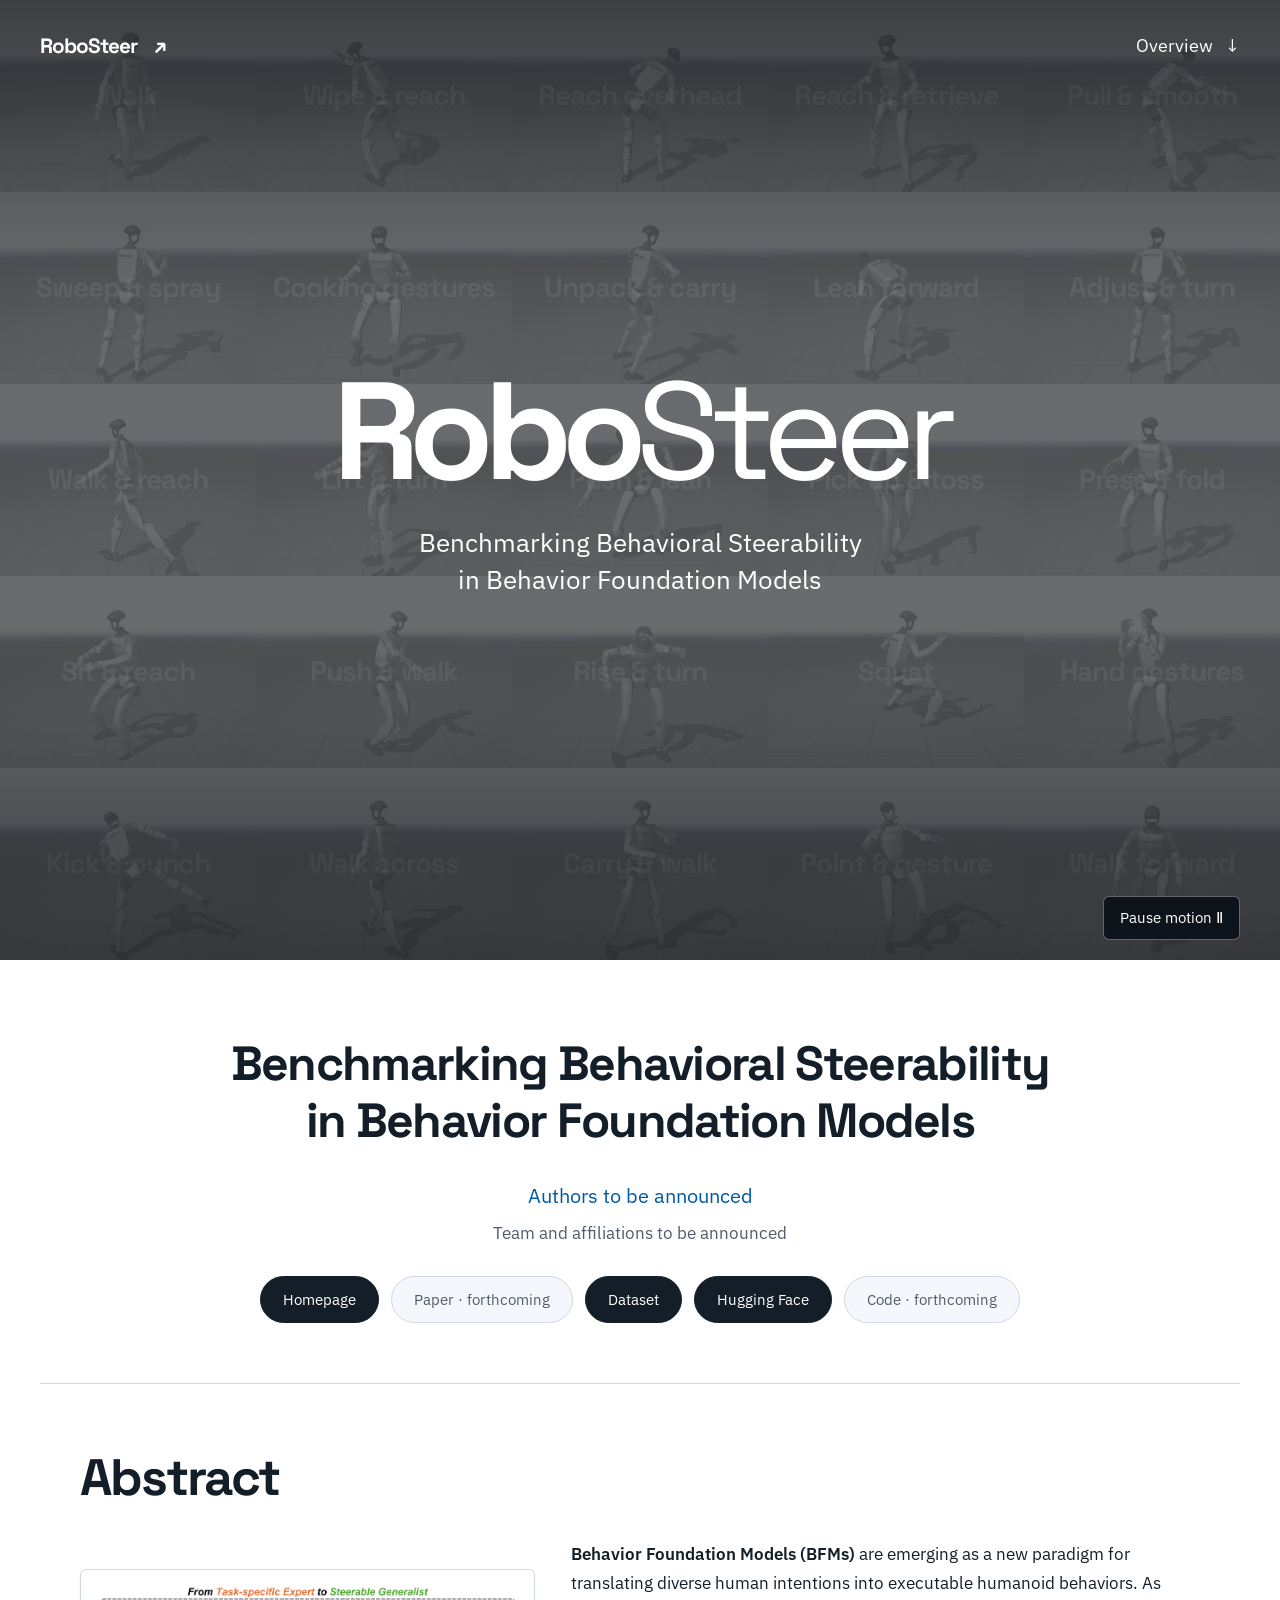
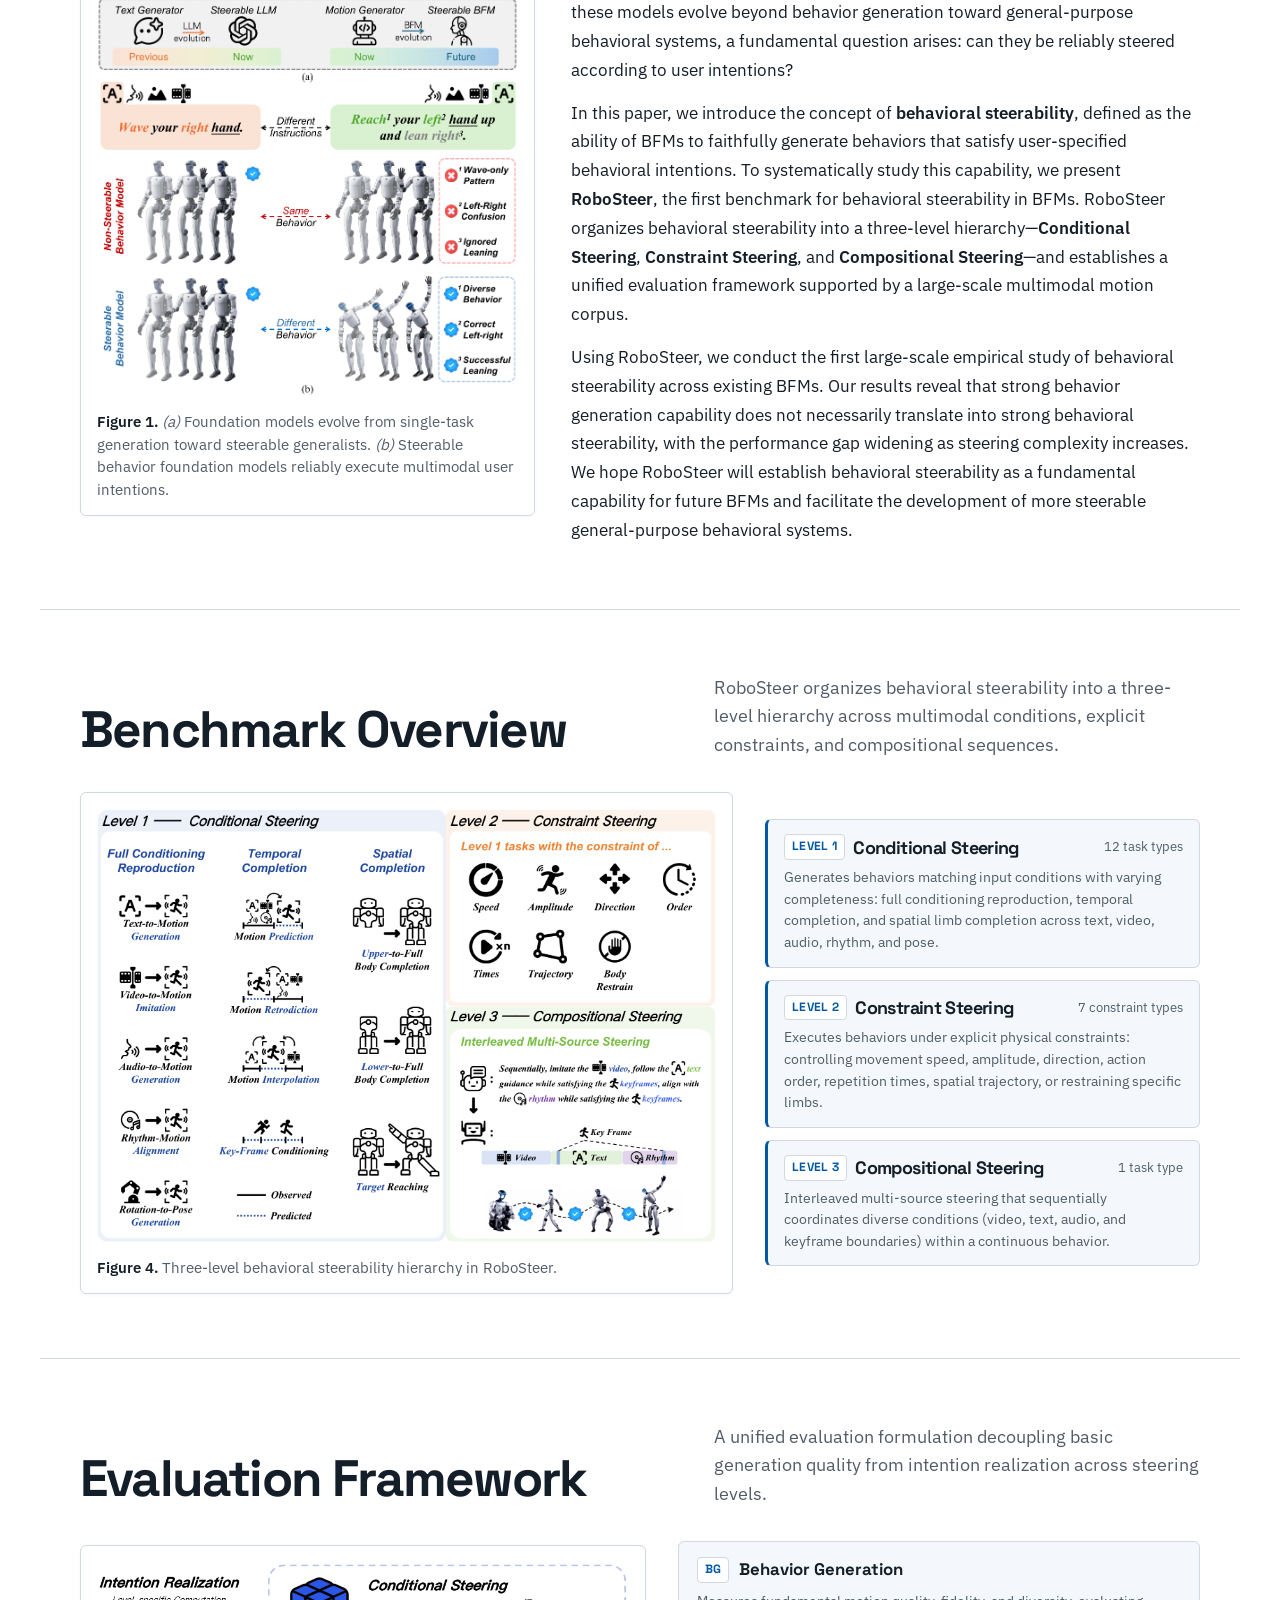
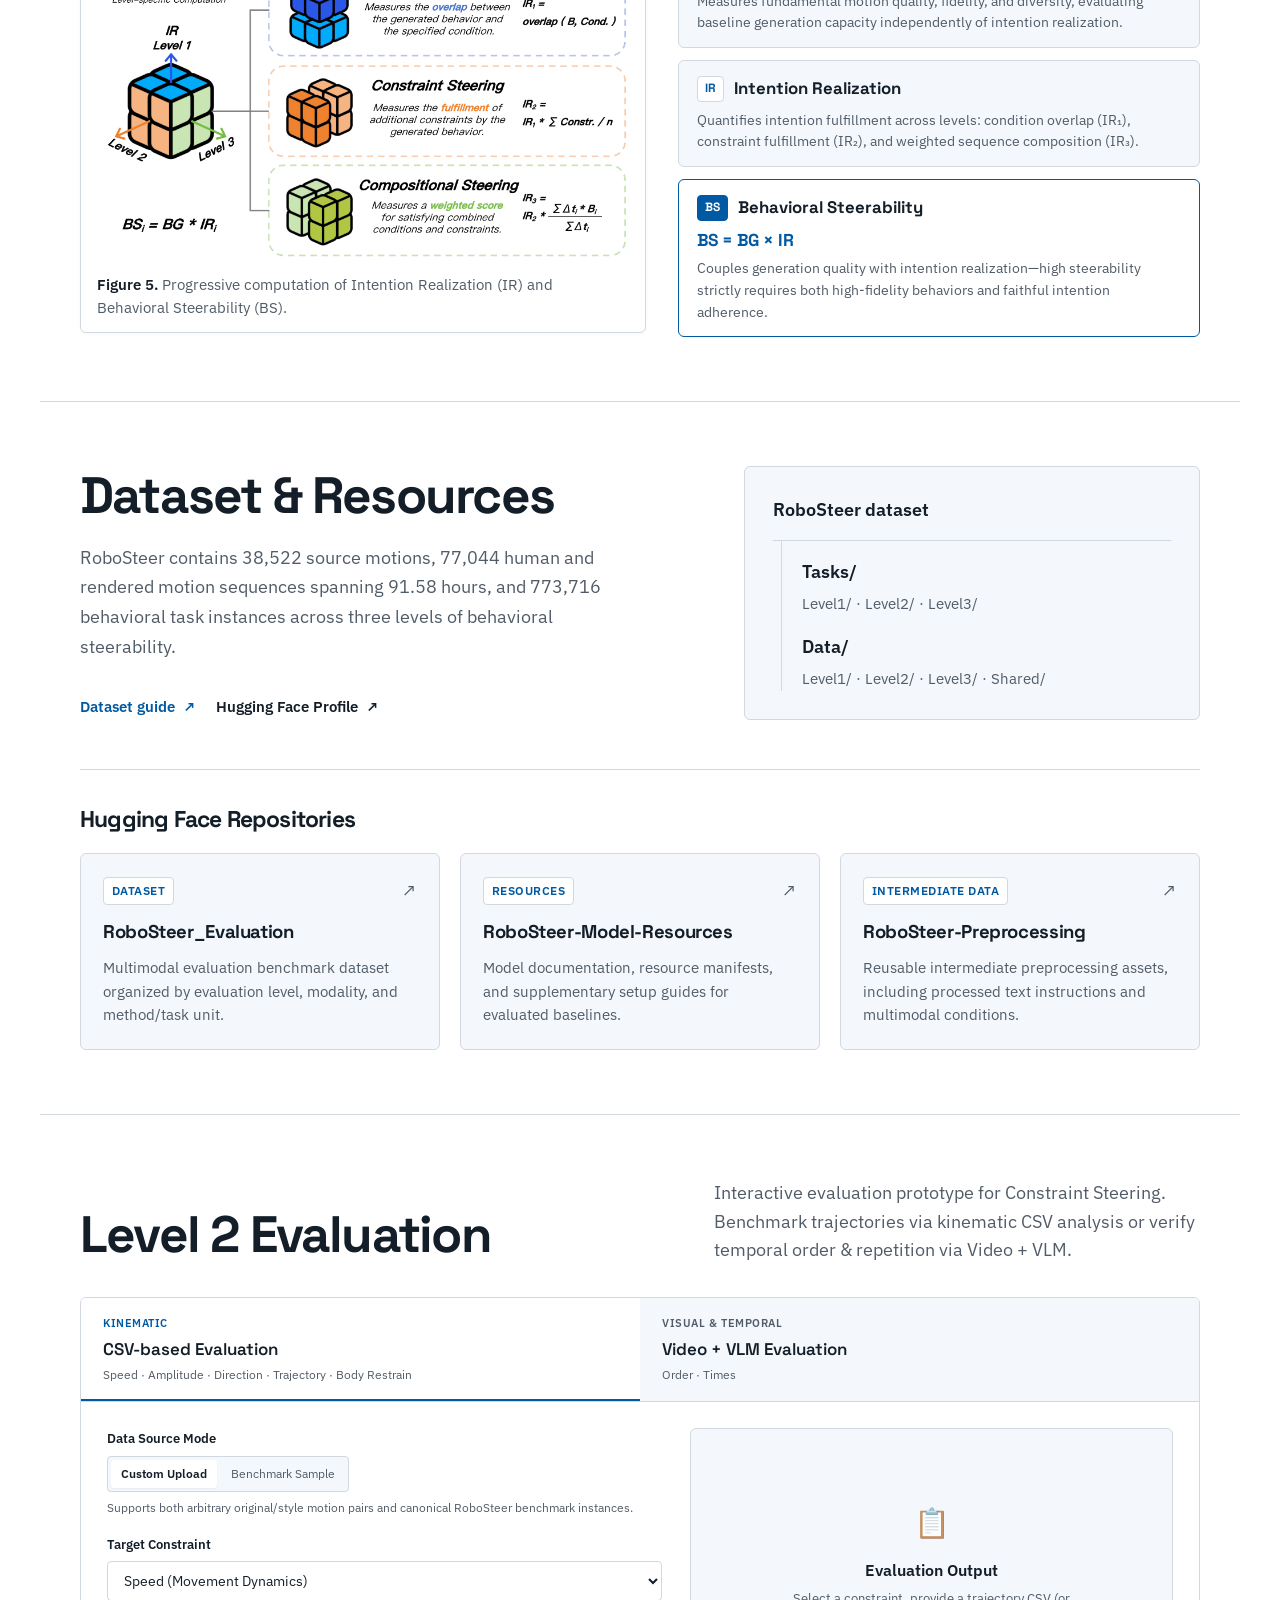
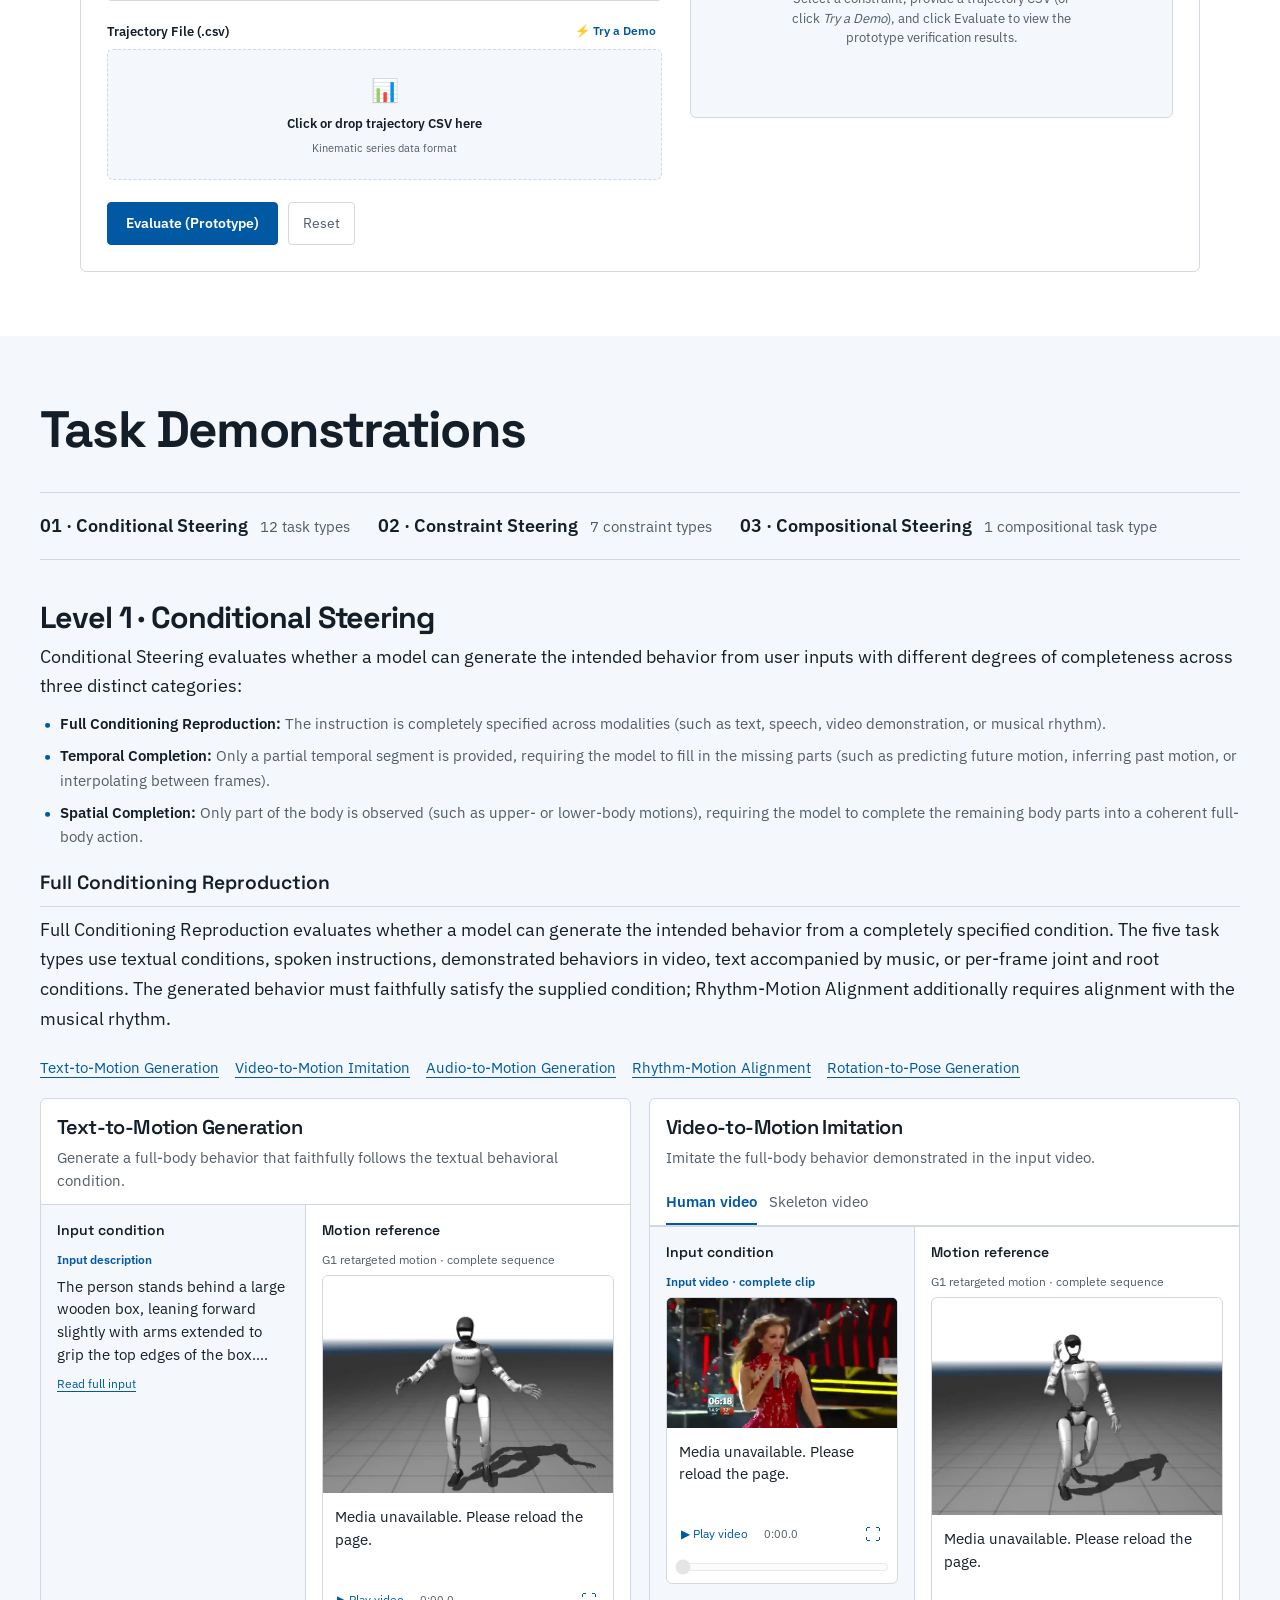
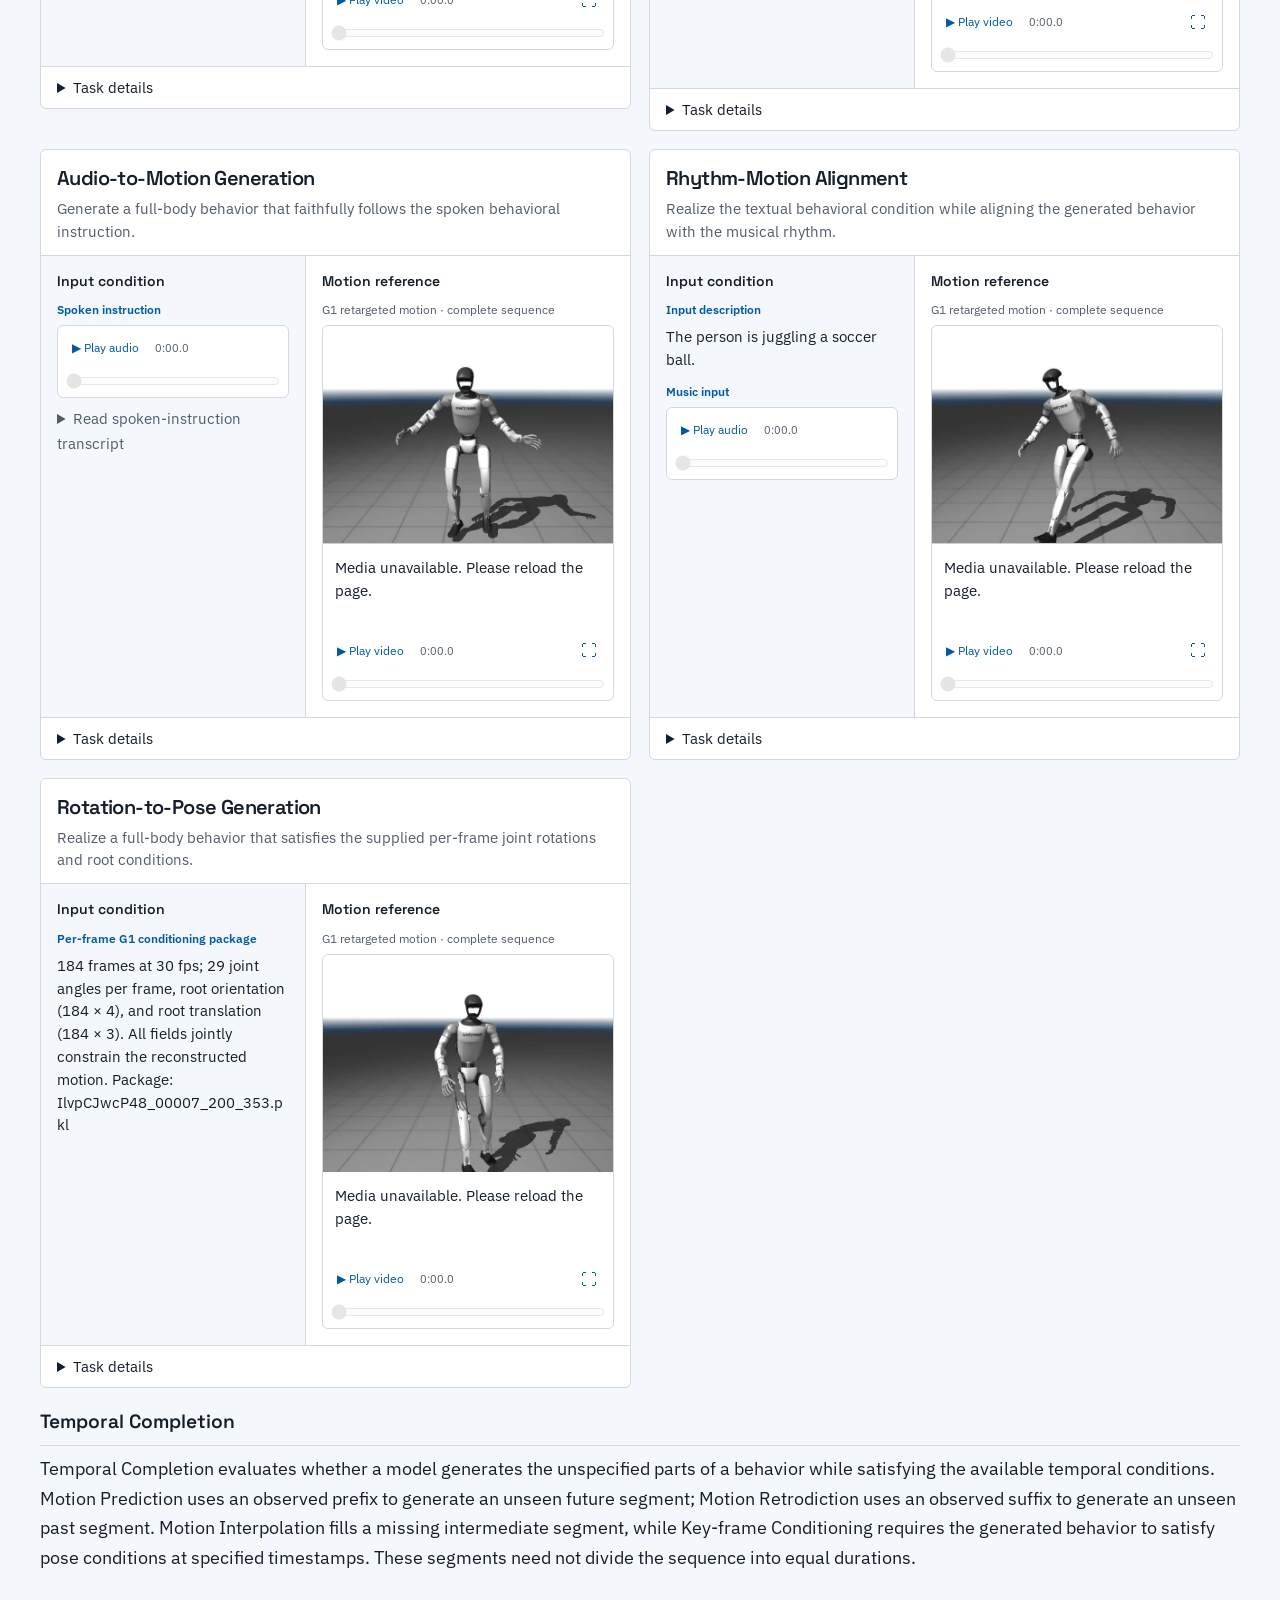
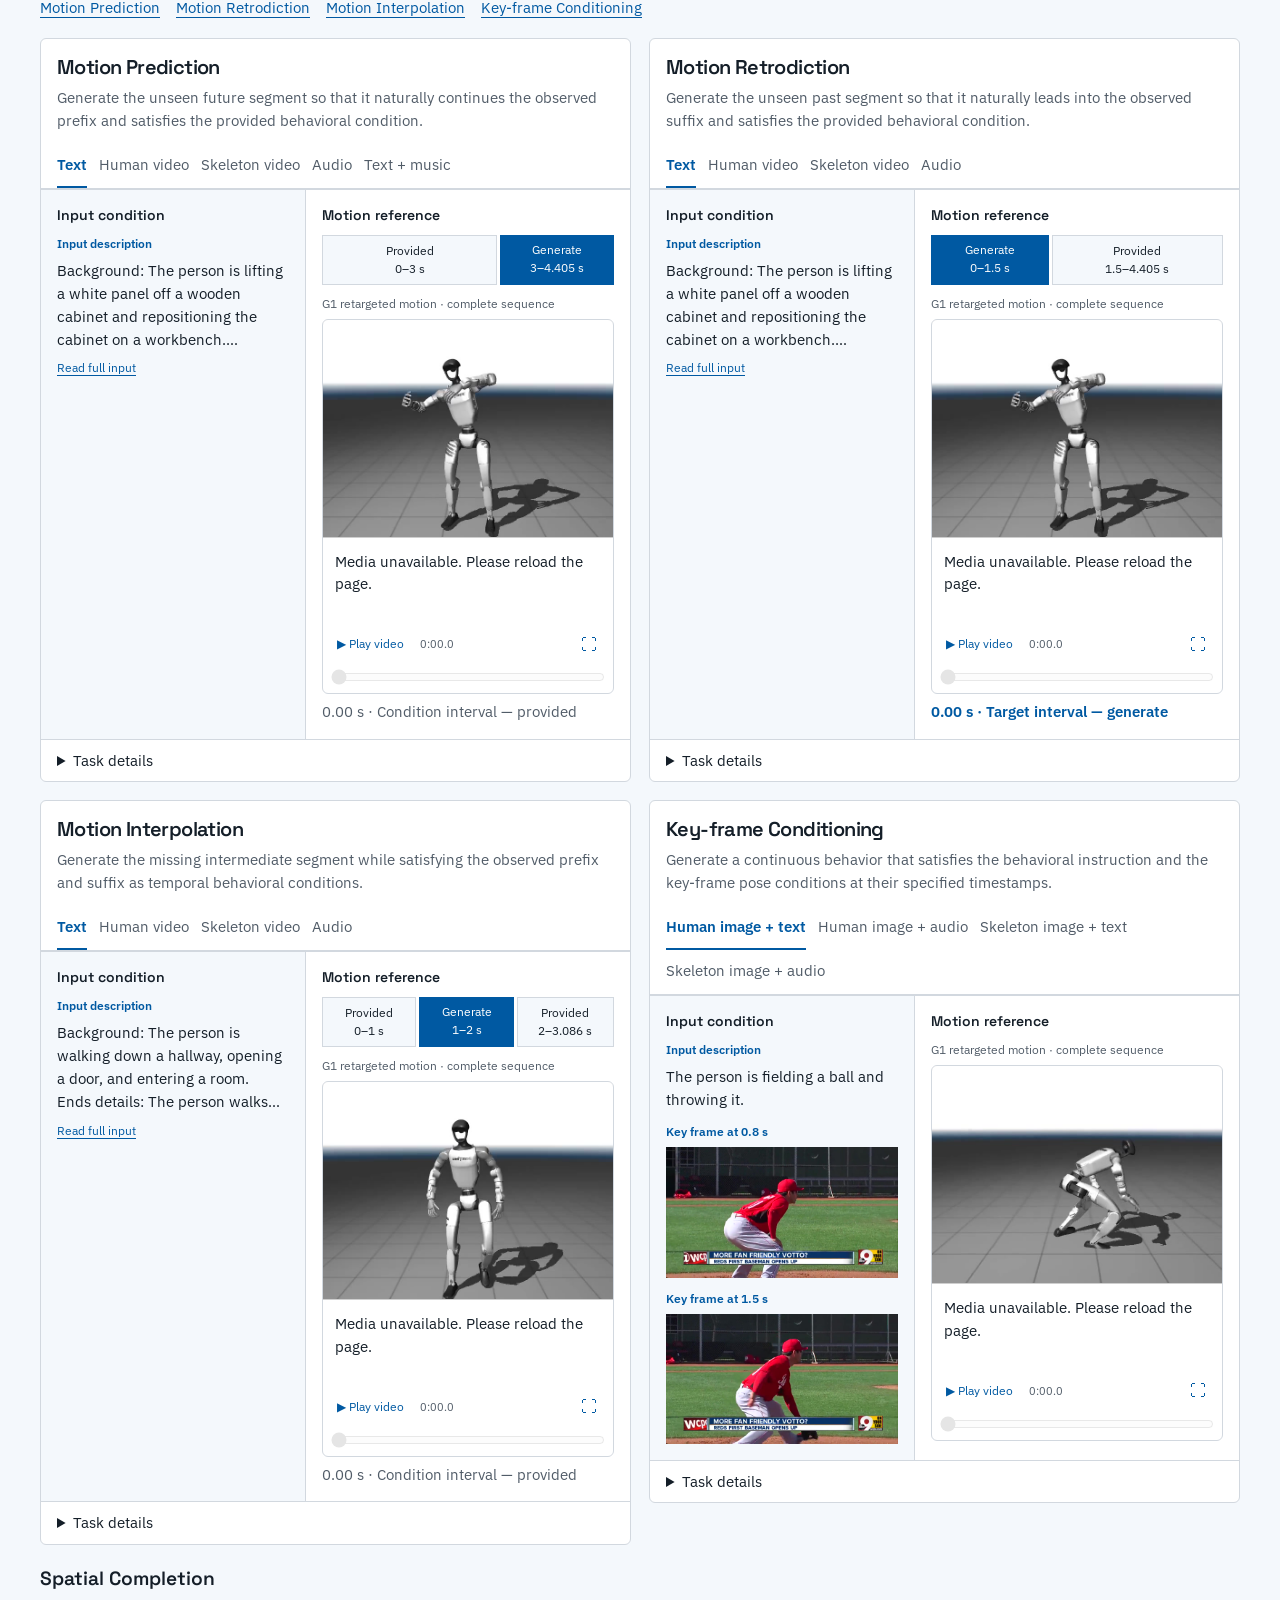
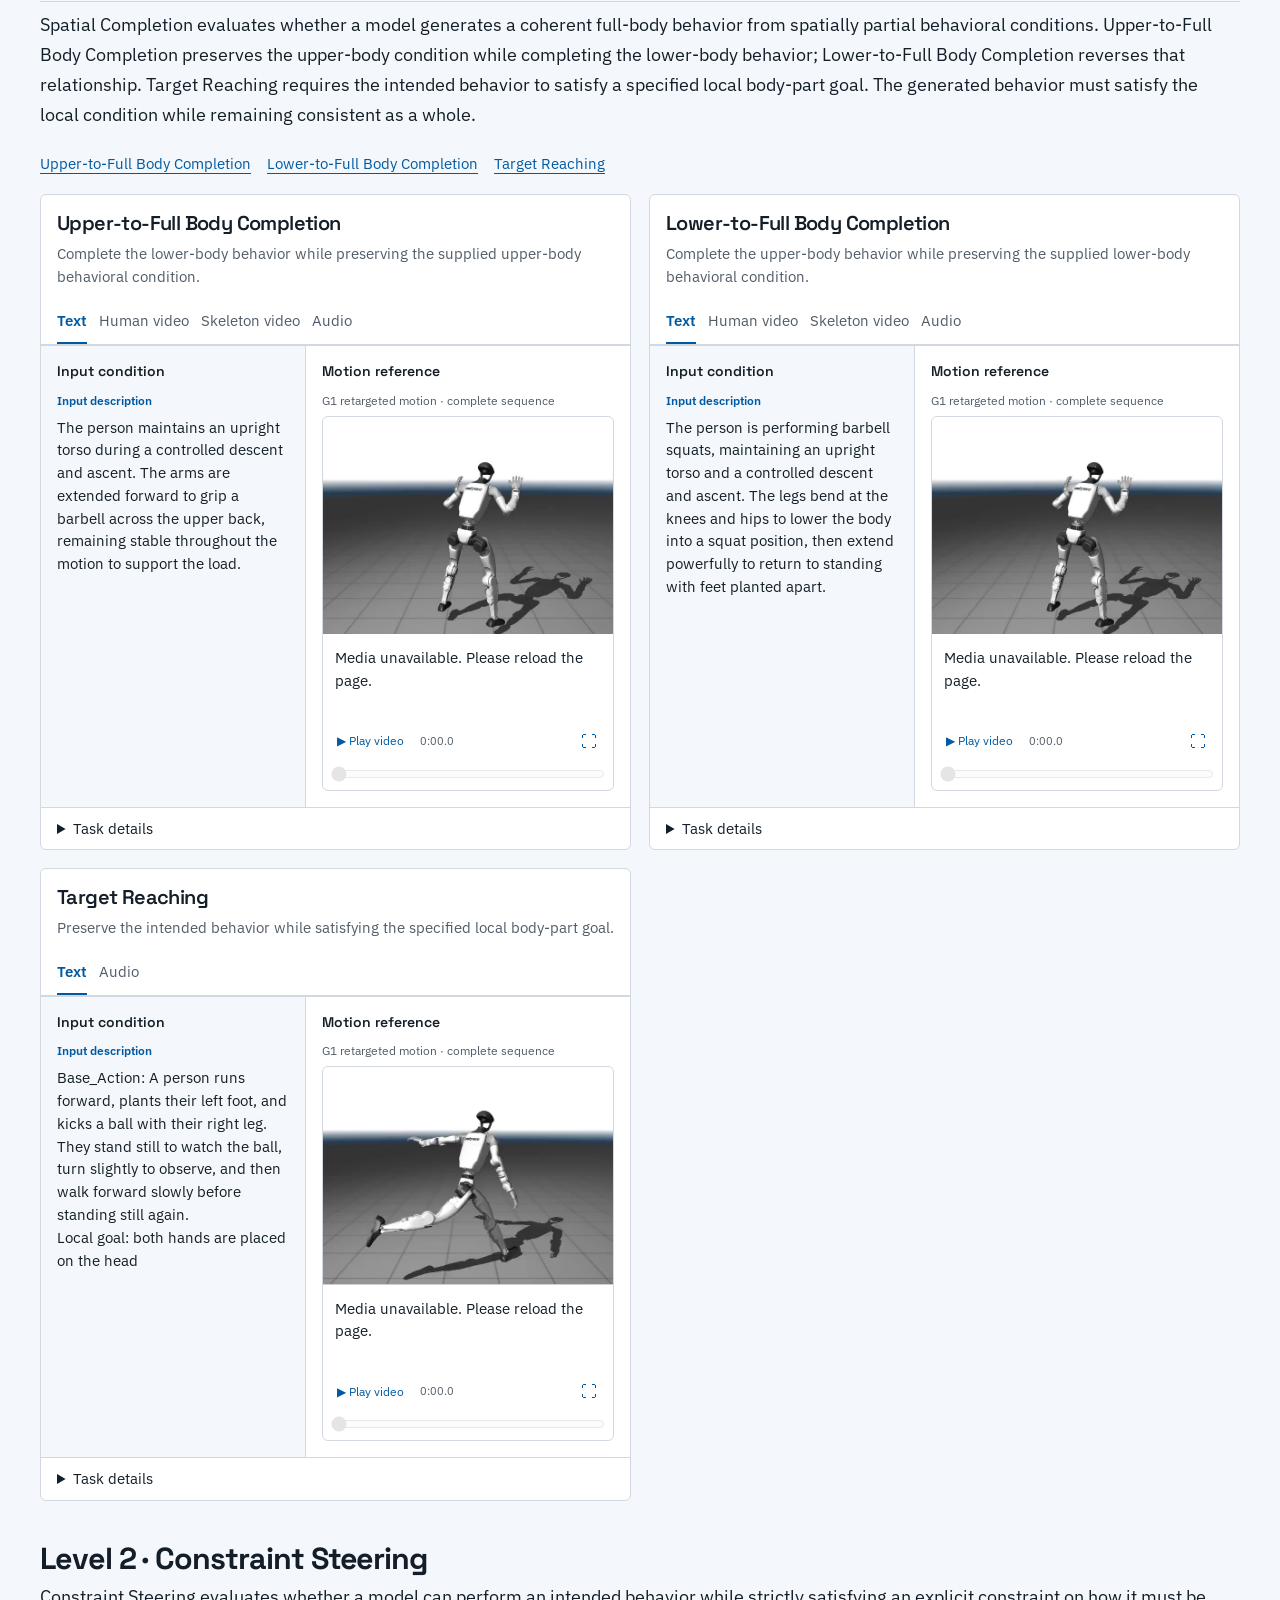
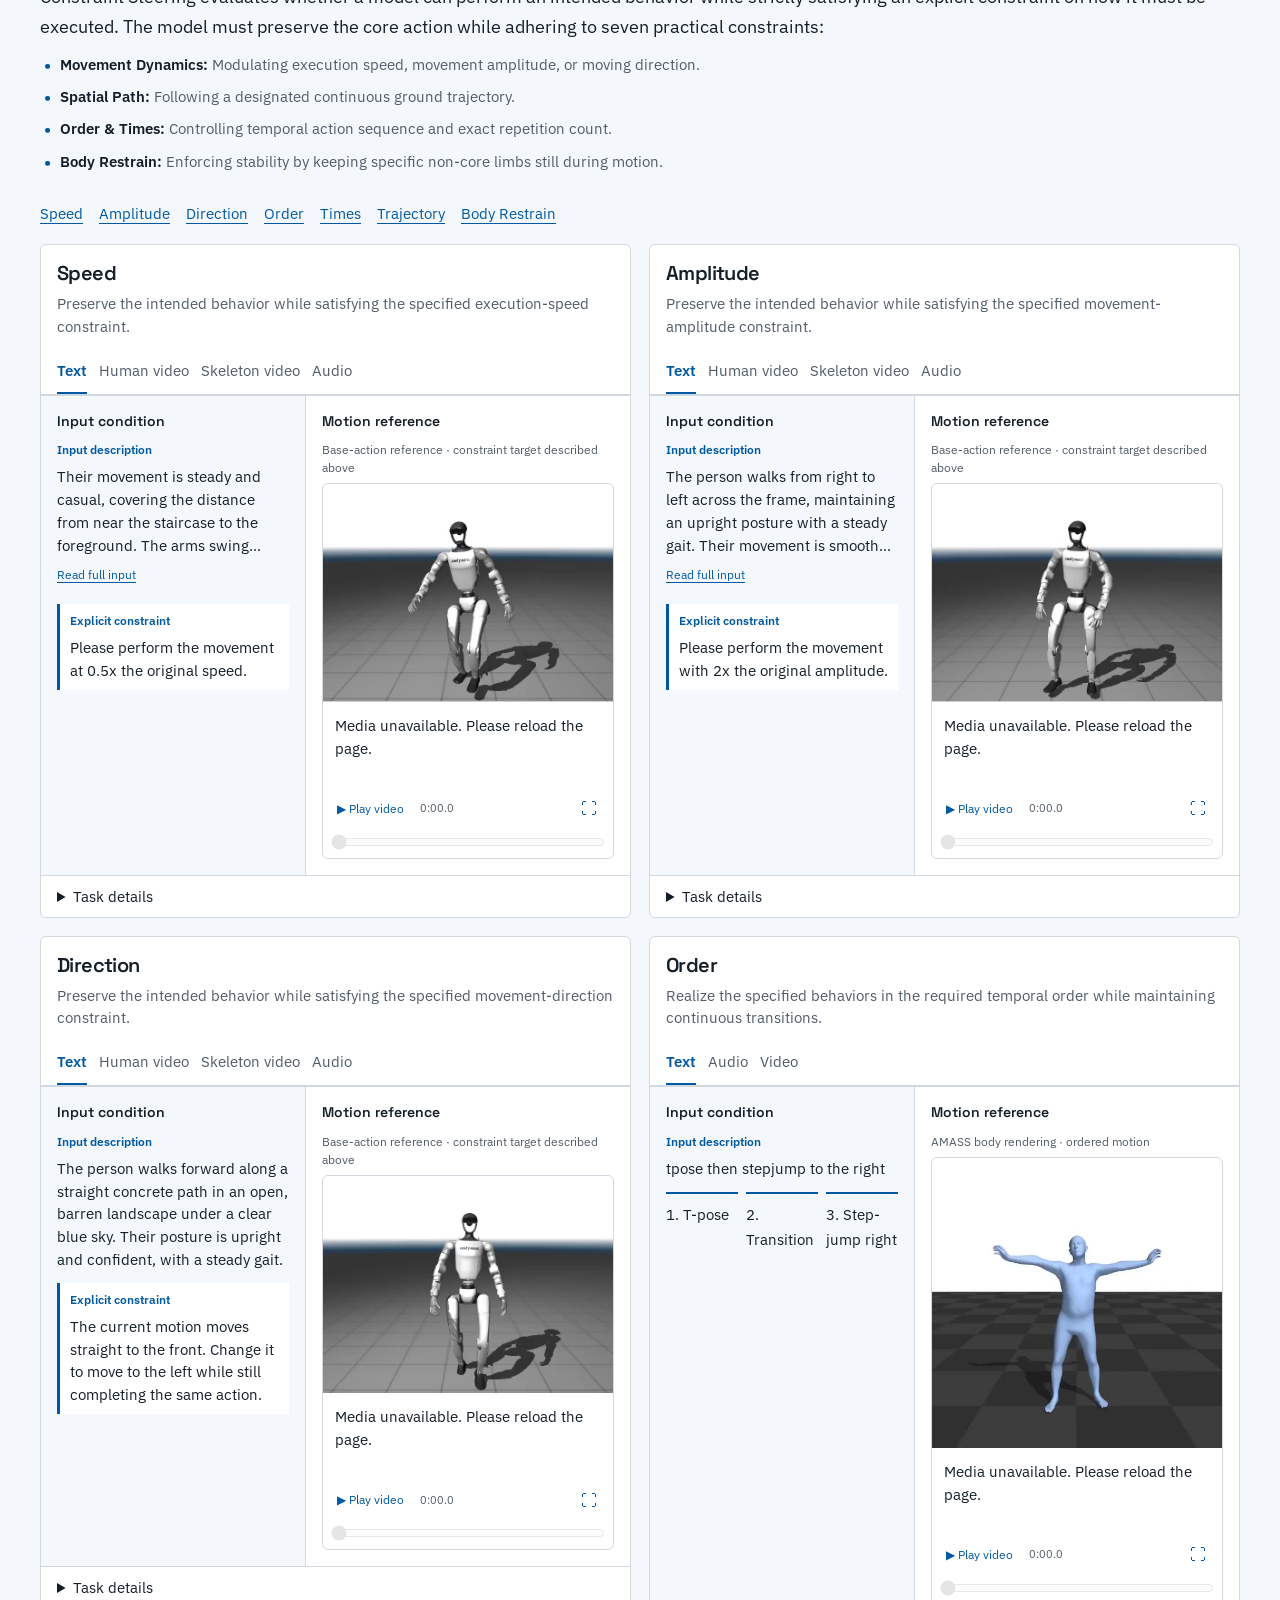
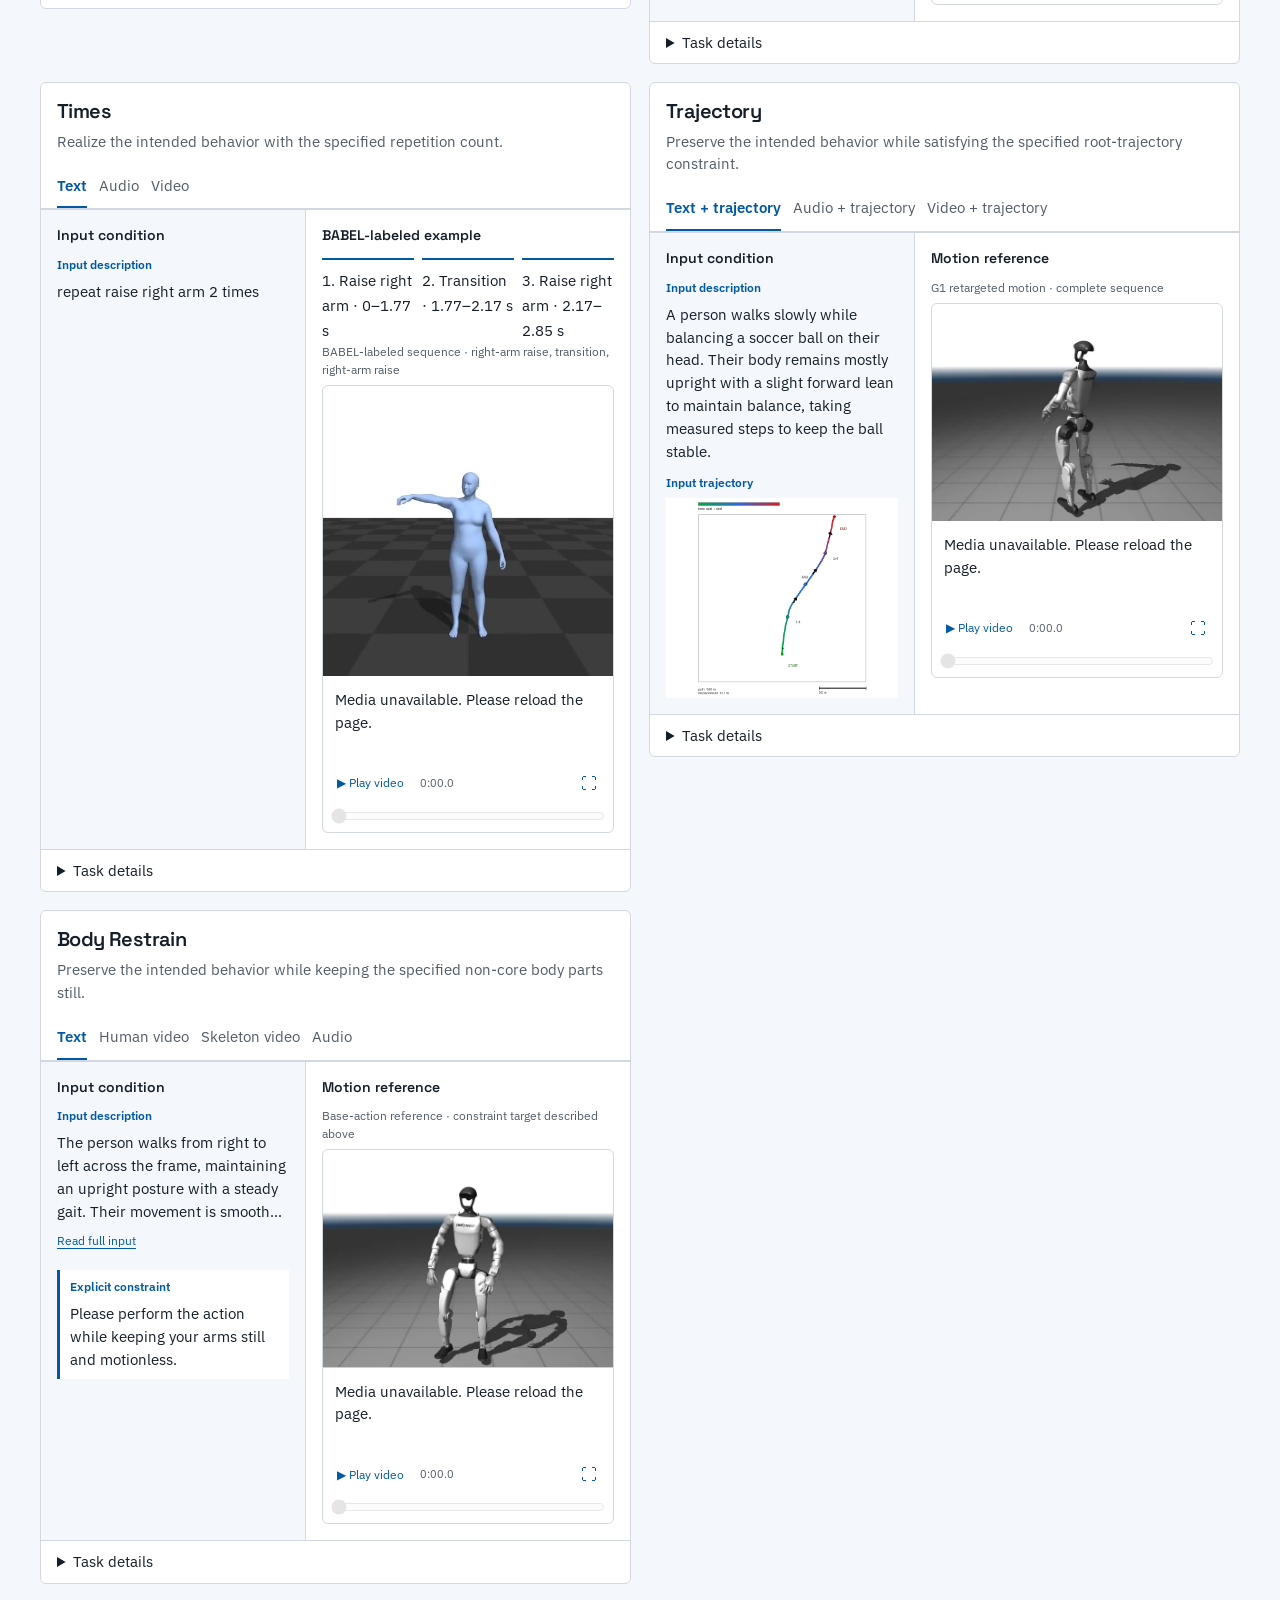
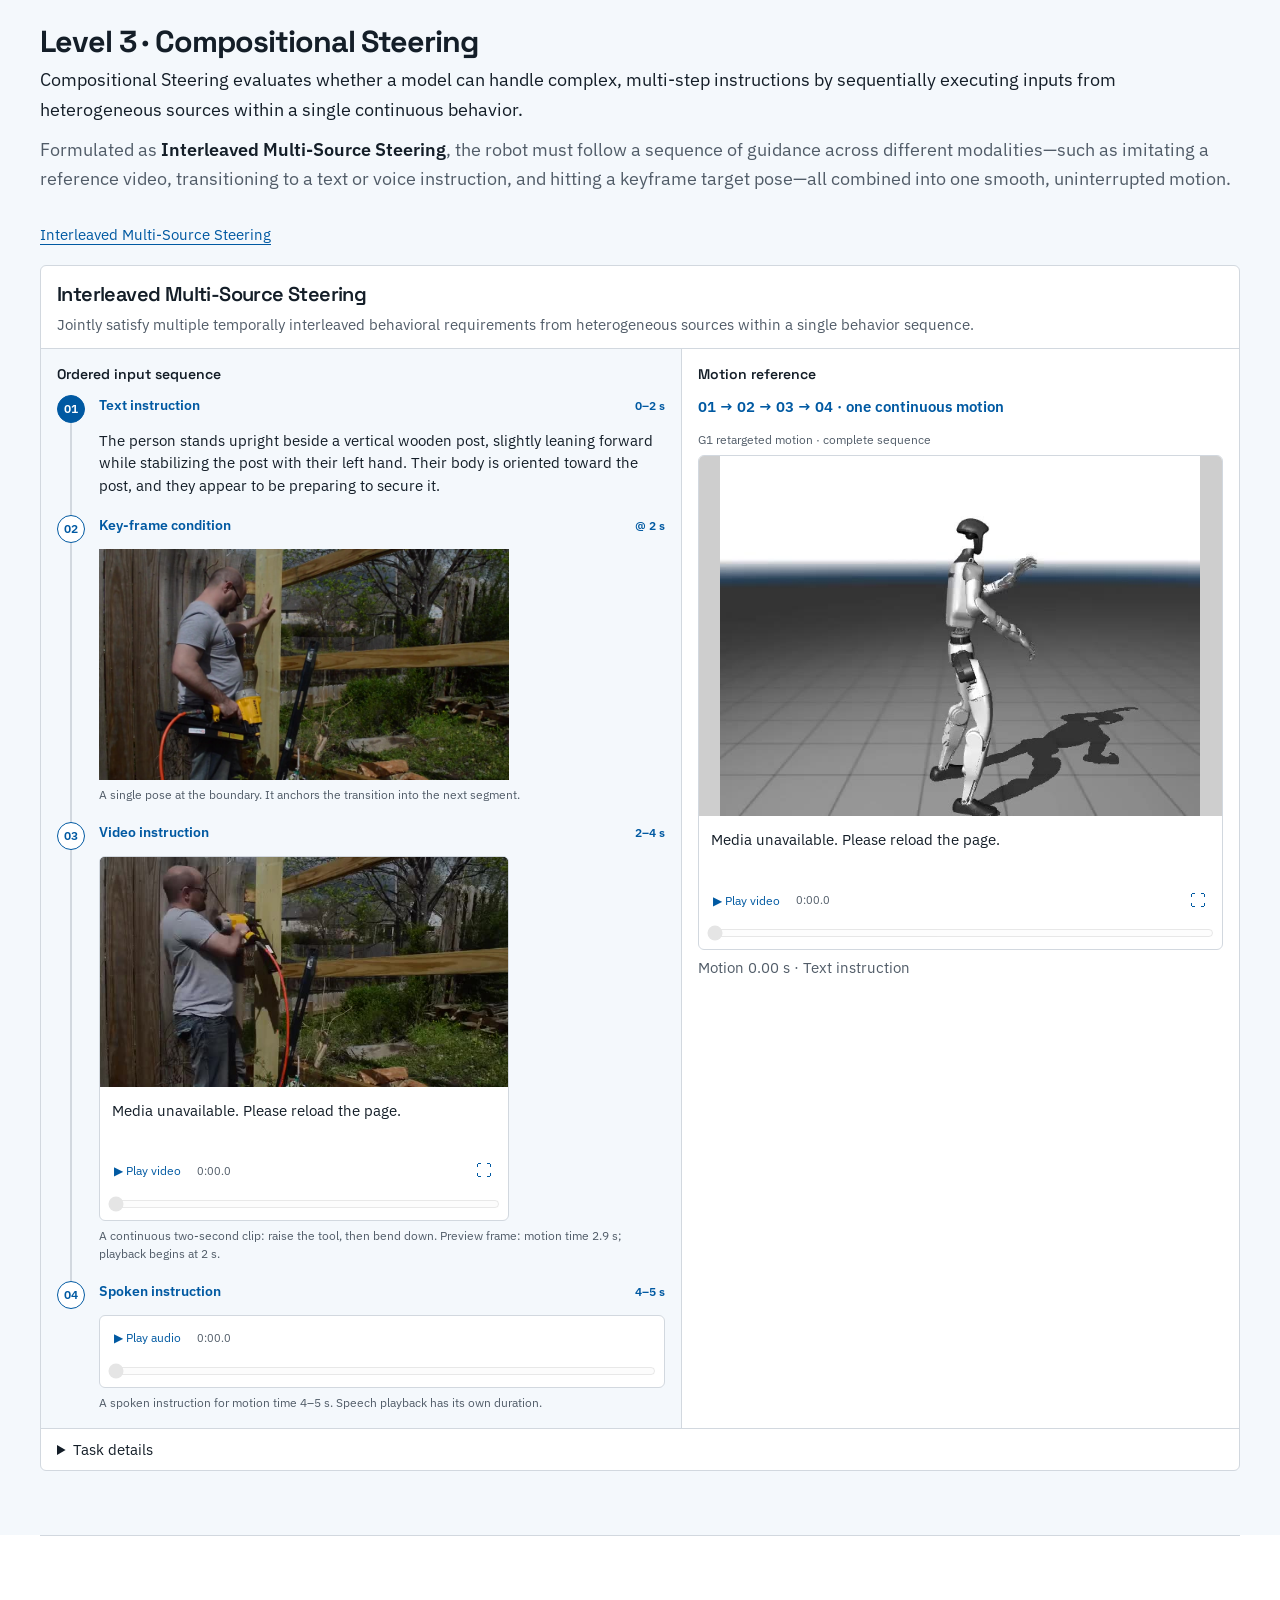
==== index.html @ 8a6aef06 "Add Level 2 Evaluation interactive prototype (CSV + Video VLM)" ====
<!doctype html>
<html lang="en">
<head>
  <meta charset="utf-8">
  <meta name="viewport" content="width=device-width, initial-scale=1">
  <meta name="description" content="RoboSteer — Benchmarking Behavioral Steerability in Behavior Foundation Models. Explore the benchmark, motion examples, and project resources.">
  <meta name="theme-color" content="#10151b">
  <meta property="og:title" content="RoboSteer — Benchmarking Behavioral Steerability in Behavior Foundation Models">
  <meta property="og:description" content="Benchmarking Behavioral Steerability in Behavior Foundation Models.">
  <meta property="og:type" content="website">
  <title>RoboSteer — Benchmarking Behavioral Steerability in Behavior Foundation Models</title>
  <link rel="icon" href="assets/favicon.svg" type="image/svg+xml">
  <link rel="stylesheet" href="assets/fonts/fonts.css">
  <link rel="stylesheet" href="tokens.css">
  <link rel="stylesheet" href="styles.css?v=20260930-v3">
  <script src="site-content.js?v=20260930-v3" defer></script>
  <script src="script.js?v=20260930-v3" defer></script>
</head>
<body>
  <a class="skip-link" href="#paper">Skip to project information</a>
  <main>
    <!-- 1. Title / Hero -->
    <section class="hero" id="home" aria-labelledby="hero-title">
      <div class="motion-wall" id="motion-wall" aria-hidden="true"><div class="hero-shade"></div></div>
      <header class="hero-nav"><a href="#home" class="wordmark" aria-label="RoboSteer home">RoboSteer<span class="brand-mark" aria-hidden="true">↗</span></a><a href="#paper">Overview <span aria-hidden="true">↓</span></a></header>
      <div class="hero-copy">
        <h1 id="hero-title">Robo<span>Steer</span></h1>
        <p>Benchmarking Behavioral Steerability<br class="desktop-break"> in Behavior Foundation Models</p>
      </div>
      <div class="hero-bottom"><button id="motion-toggle" type="button" aria-pressed="false">Pause motion <span aria-hidden="true">Ⅱ</span></button></div>
    </section>

    <section class="paper section" id="paper" aria-labelledby="paper-title">
      <div class="paper-inner">
        <h2 id="paper-title">Benchmarking Behavioral Steerability<br class="desktop-break"> in Behavior Foundation Models</h2>
        <p class="authors" id="authors">Authors to be announced</p>
        <p class="team" id="team">Team and affiliations to be announced</p>
        <nav class="resource-links" aria-label="Project resources" id="resource-links"></nav>
      </div>
    </section>

    <!-- 2. Abstract + Figure 1 -->
    <section class="section abstract-section" id="abstract-section" aria-labelledby="abstract-title">
      <div class="section-heading">
        <h2 id="abstract-title">Abstract</h2>
      </div>
      <div class="split-layout abstract-split">
        <figure class="paper-figure abstract-figure" id="fig-motivation">
          <img src="assets/figures/figure1-steerability-motivation.png" alt="Evolution towards steerable behavior foundation models and comparison between steerable and non-steerable behaviors." loading="lazy">
          <figcaption><strong>Figure 1.</strong> <em>(a)</em> Foundation models evolve from single-task generation toward steerable generalists. <em>(b)</em> Steerable behavior foundation models reliably execute multimodal user intentions.</figcaption>
        </figure>
        <div class="abstract-body" id="abstract">
          <p><strong>Behavior Foundation Models (BFMs)</strong> are emerging as a new paradigm for translating diverse human intentions into executable humanoid behaviors. As these models evolve beyond behavior generation toward general-purpose behavioral systems, a fundamental question arises: can they be reliably steered according to user intentions?</p>
          <p>In this paper, we introduce the concept of <strong>behavioral steerability</strong>, defined as the ability of BFMs to faithfully generate behaviors that satisfy user-specified behavioral intentions. To systematically study this capability, we present <strong>RoboSteer</strong>, the first benchmark for behavioral steerability in BFMs. RoboSteer organizes behavioral steerability into a three-level hierarchy—<strong>Conditional Steering</strong>, <strong>Constraint Steering</strong>, and <strong>Compositional Steering</strong>—and establishes a unified evaluation framework supported by a large-scale multimodal motion corpus.</p>
          <p>Using RoboSteer, we conduct the first large-scale empirical study of behavioral steerability across existing BFMs. Our results reveal that strong behavior generation capability does not necessarily translate into strong behavioral steerability, with the performance gap widening as steering complexity increases. We hope RoboSteer will establish behavioral steerability as a fundamental capability for future BFMs and facilitate the development of more steerable general-purpose behavioral systems.</p>
        </div>
      </div>
    </section>

    <!-- 3. Benchmark Overview + Figure 4 -->
    <section class="section overview-section" id="overview" aria-labelledby="overview-title">
      <div class="section-heading">
        <h2 id="overview-title">Benchmark Overview</h2>
        <p>RoboSteer organizes behavioral steerability into a three-level hierarchy across multimodal conditions, explicit constraints, and compositional sequences.</p>
      </div>

      <div class="split-layout overview-split">
        <figure class="paper-figure hierarchy-figure" id="fig-hierarchy">
          <img src="assets/figures/figure4-robosteer-hierarchy.png" alt="Overview of the three-level behavioral steerability hierarchy in RoboSteer." loading="lazy">
          <figcaption><strong>Figure 4.</strong> Three-level behavioral steerability hierarchy in RoboSteer.</figcaption>
        </figure>

        <div class="overview-levels">
          <article class="compact-level">
            <div class="compact-level-header">
              <span class="level-badge">Level 1</span>
              <h3>Conditional Steering</h3>
              <span class="task-count">12 task types</span>
            </div>
            <p>Generates behaviors matching input conditions with varying completeness: full conditioning reproduction, temporal completion, and spatial limb completion across text, video, audio, rhythm, and pose.</p>
          </article>

          <article class="compact-level">
            <div class="compact-level-header">
              <span class="level-badge">Level 2</span>
              <h3>Constraint Steering</h3>
              <span class="task-count">7 constraint types</span>
            </div>
            <p>Executes behaviors under explicit physical constraints: controlling movement speed, amplitude, direction, action order, repetition times, spatial trajectory, or restraining specific limbs.</p>
          </article>

          <article class="compact-level">
            <div class="compact-level-header">
              <span class="level-badge">Level 3</span>
              <h3>Compositional Steering</h3>
              <span class="task-count">1 task type</span>
            </div>
            <p>Interleaved multi-source steering that sequentially coordinates diverse conditions (video, text, audio, and keyframe boundaries) within a continuous behavior.</p>
          </article>
        </div>
      </div>
    </section>

    <!-- 4. Evaluation Framework + Figure 5 -->
    <section class="section framework-section" id="evaluation-framework" aria-labelledby="framework-title">
      <div class="section-heading">
        <h2 id="framework-title">Evaluation Framework</h2>
        <p>A unified evaluation formulation decoupling basic generation quality from intention realization across steering levels.</p>
      </div>
      <div class="split-layout framework-split">
        <figure class="paper-figure framework-figure" id="fig-framework">
          <img src="assets/figures/figure5-evaluation-framework.png" alt="Progressive computation of Intention Realization across three steering levels." loading="lazy">
          <figcaption><strong>Figure 5.</strong> Progressive computation of Intention Realization (IR) and Behavioral Steerability (BS).</figcaption>
        </figure>
        <div class="framework-summary">
          <div class="metric-card">
            <div class="metric-header">
              <span class="metric-badge">BG</span>
              <h4>Behavior Generation</h4>
            </div>
            <p>Measures fundamental motion quality, fidelity, and diversity, evaluating baseline generation capacity independently of intention realization.</p>
          </div>
          <div class="metric-card">
            <div class="metric-header">
              <span class="metric-badge">IR</span>
              <h4>Intention Realization</h4>
            </div>
            <p>Quantifies intention fulfillment across levels: condition overlap (IR₁), constraint fulfillment (IR₂), and weighted sequence composition (IR₃).</p>
          </div>
          <div class="metric-card metric-primary">
            <div class="metric-header">
              <span class="metric-badge">BS</span>
              <h4>Behavioral Steerability</h4>
            </div>
            <p class="formula-line"><strong>BS = BG × IR</strong></p>
            <p>Couples generation quality with intention realization—high steerability strictly requires both high-fidelity behaviors and faithful intention adherence.</p>
          </div>
        </div>
      </div>
    </section>

    <!-- 5. Dataset / Resources -->
    <section class="section dataset-section" id="dataset" aria-labelledby="dataset-title">
      <div class="dataset-header-grid">
        <div>
          <h2 id="dataset-title">Dataset &amp; Resources</h2>
          <p>RoboSteer contains 38,522 source motions, 77,044 human and rendered motion sequences spanning 91.58 hours, and 773,716 behavioral task instances across three levels of behavioral steerability.</p>
          <div class="dataset-actions">
            <a class="text-link" href="docs/dataset-guide.html">Dataset guide <span aria-hidden="true">↗</span></a>
            <a class="text-link hf-hub-link" href="https://huggingface.co/PhoebeCC" target="_blank" rel="noopener noreferrer">Hugging Face Profile <span aria-hidden="true">↗</span></a>
          </div>
        </div>
        <div class="dataset-tree" role="img" aria-label="The dataset root contains Tasks with Levels 1, 2 and 3, and Data with Levels 1, 2, 3 and Shared.">
          <div class="tree-root">RoboSteer dataset</div>
          <div class="tree-branch"><strong>Tasks/</strong><span>Level1/ · Level2/ · Level3/</span></div>
          <div class="tree-branch"><strong>Data/</strong><span>Level1/ · Level2/ · Level3/ · Shared/</span></div>
        </div>
      </div>

      <div class="hf-resources">
        <h3 class="hf-resources-title">Hugging Face Repositories</h3>
        <div class="hf-cards-grid">
          <a class="hf-card" href="https://huggingface.co/datasets/PhoebeCC/RoboSteer_Evaluation" target="_blank" rel="noopener noreferrer">
            <div class="hf-card-top">
              <span class="hf-badge">Dataset</span>
              <span class="hf-arrow" aria-hidden="true">↗</span>
            </div>
            <h4>RoboSteer_Evaluation</h4>
            <p>Multimodal evaluation benchmark dataset organized by evaluation level, modality, and method/task unit.</p>
          </a>
          <a class="hf-card" href="https://huggingface.co/datasets/PhoebeCC/RoboSteer-Model-Resources" target="_blank" rel="noopener noreferrer">
            <div class="hf-card-top">
              <span class="hf-badge">Resources</span>
              <span class="hf-arrow" aria-hidden="true">↗</span>
            </div>
            <h4>RoboSteer-Model-Resources</h4>
            <p>Model documentation, resource manifests, and supplementary setup guides for evaluated baselines.</p>
          </a>
          <a class="hf-card" href="https://huggingface.co/datasets/PhoebeCC/RoboSteer-Preprocessing" target="_blank" rel="noopener noreferrer">
            <div class="hf-card-top">
              <span class="hf-badge">Intermediate Data</span>
              <span class="hf-arrow" aria-hidden="true">↗</span>
            </div>
            <h4>RoboSteer-Preprocessing</h4>
            <p>Reusable intermediate preprocessing assets, including processed text instructions and multimodal conditions.</p>
          </a>
        </div>
      </div>
    </section>

    <!-- 6. Level 2 Evaluation Prototype -->
    <section class="section evaluation-section" id="evaluation" aria-labelledby="evaluation-title">
      <div class="section-heading">
        <h2 id="evaluation-title">Level 2 Evaluation</h2>
        <p>Interactive evaluation prototype for Constraint Steering. Benchmark trajectories via kinematic CSV analysis or verify temporal order &amp; repetition via Video + VLM.</p>
      </div>

      <div class="eval-card">
        <!-- Mode Switcher Tabs -->
        <div class="eval-tabs" role="tablist" aria-label="Level 2 Evaluation Modality">
          <button class="eval-tab active" id="tab-csv" role="tab" aria-selected="true" aria-controls="panel-csv" type="button">
            <span class="tab-badge">Kinematic</span>
            <span class="tab-title">CSV-based Evaluation</span>
            <span class="tab-subtitle">Speed · Amplitude · Direction · Trajectory · Body Restrain</span>
          </button>
          <button class="eval-tab" id="tab-vlm" role="tab" aria-selected="false" aria-controls="panel-vlm" type="button">
            <span class="tab-badge">Visual &amp; Temporal</span>
            <span class="tab-title">Video + VLM Evaluation</span>
            <span class="tab-subtitle">Order · Times</span>
          </button>
        </div>

        <!-- Panel 1: CSV-based Evaluation -->
        <div class="eval-panel active" id="panel-csv" role="tabpanel" aria-labelledby="tab-csv">
          <div class="eval-grid">
            <div class="eval-form">
              <!-- Source mode switch (extensible for future) -->
              <div class="eval-field">
                <label class="eval-label">Data Source Mode</label>
                <div class="eval-segmented" role="radiogroup" aria-label="CSV data source mode">
                  <label class="segmented-opt">
                    <input type="radio" name="csv-source-mode" value="custom" checked>
                    <span>Custom Upload</span>
                  </label>
                  <label class="segmented-opt">
                    <input type="radio" name="csv-source-mode" value="benchmark">
                    <span>Benchmark Sample</span>
                  </label>
                </div>
                <span class="field-hint">Supports both arbitrary original/style motion pairs and canonical RoboSteer benchmark instances.</span>
              </div>

              <!-- Constraint selector -->
              <div class="eval-field">
                <label class="eval-label" for="csv-constraint-select">Target Constraint</label>
                <select id="csv-constraint-select" class="eval-select">
                  <option value="speed">Speed (Movement Dynamics)</option>
                  <option value="amplitude">Amplitude (Movement Dynamics)</option>
                  <option value="direction">Direction (Movement Dynamics)</option>
                  <option value="trajectory">Trajectory (Spatial Path)</option>
                  <option value="body_restrain">Body Restrain (Limb Stability)</option>
                </select>
              </div>

              <!-- File Upload Dropzone -->
              <div class="eval-field">
                <div class="field-header">
                  <label class="eval-label" for="csv-file-input">Trajectory File (.csv)</label>
                  <button type="button" class="btn-demo-link" id="csv-demo-btn">⚡ Try a Demo</button>
                </div>
                <div class="eval-dropzone" id="csv-dropzone" tabindex="0" role="button" aria-label="Upload CSV trajectory file">
                  <input type="file" id="csv-file-input" accept=".csv" class="dropzone-input" aria-hidden="true">
                  <div class="dropzone-content">
                    <span class="dropzone-icon" aria-hidden="true">📊</span>
                    <span class="dropzone-text" id="csv-file-name">Click or drop trajectory CSV here</span>
                    <span class="dropzone-sub">Kinematic series data format</span>
                  </div>
                </div>
              </div>

              <div class="eval-actions">
                <button type="button" class="btn-eval" id="btn-eval-csv">Evaluate (Prototype)</button>
                <button type="button" class="btn-reset" id="btn-reset-csv">Reset</button>
              </div>
            </div>

            <!-- CSV Result Area -->
            <div class="eval-result-card" id="csv-result-box" aria-live="polite">
              <div class="result-placeholder">
                <span class="placeholder-icon">📋</span>
                <h4>Evaluation Output</h4>
                <p>Select a constraint, provide a trajectory CSV (or click <em>Try a Demo</em>), and click Evaluate to view the prototype verification results.</p>
              </div>
            </div>
          </div>
        </div>

        <!-- Panel 2: Video + VLM Evaluation -->
        <div class="eval-panel" id="panel-vlm" role="tabpanel" aria-labelledby="tab-vlm" hidden>
          <div class="eval-grid">
            <div class="eval-form">
              <!-- Source mode switch -->
              <div class="eval-field">
                <label class="eval-label">Data Source Mode</label>
                <div class="eval-segmented" role="radiogroup" aria-label="Video data source mode">
                  <label class="segmented-opt">
                    <input type="radio" name="vlm-source-mode" value="custom" checked>
                    <span>Custom Upload</span>
                  </label>
                  <label class="segmented-opt">
                    <input type="radio" name="vlm-source-mode" value="benchmark">
                    <span>Benchmark Sample</span>
                  </label>
                </div>
                <span class="field-hint">Compatible with benchmark task recordings and custom robot demonstration clips.</span>
              </div>

              <!-- Constraint selector -->
              <div class="eval-field">
                <label class="eval-label" for="vlm-constraint-select">Target Constraint</label>
                <select id="vlm-constraint-select" class="eval-select">
                  <option value="order">Order (Temporal Sequence of Sub-Actions)</option>
                  <option value="times">Times (Exact Repetition Count)</option>
                </select>
              </div>

              <!-- VLM Provider selection (Configurable) -->
              <div class="eval-field">
                <label class="eval-label" for="vlm-provider-select">VLM Engine / Provider</label>
                <select id="vlm-provider-select" class="eval-select">
                  <!-- Injected dynamically from configuration -->
                </select>
                <span class="field-hint">Provider configuration is decoupled for flexible model backend switching.</span>
              </div>

              <!-- API Key Input (Password, strictly in-memory) -->
              <div class="eval-field">
                <div class="field-header">
                  <label class="eval-label" for="vlm-api-key">API Key</label>
                  <span class="security-badge" title="API Key is never saved to localStorage or persisted anywhere">Transient · Not persisted</span>
                </div>
                <input type="password" id="vlm-api-key" class="eval-input" placeholder="Enter provider API key (e.g., sk-...)" autocomplete="off" spellcheck="false">
              </div>

              <!-- Video Upload Dropzone -->
              <div class="eval-field">
                <div class="field-header">
                  <label class="eval-label" for="vlm-file-input">Execution Video (.mp4, .webm)</label>
                  <button type="button" class="btn-demo-link" id="vlm-demo-btn">⚡ Try a Demo</button>
                </div>
                <div class="eval-dropzone" id="vlm-dropzone" tabindex="0" role="button" aria-label="Upload execution video file">
                  <input type="file" id="vlm-file-input" accept="video/mp4,video/webm" class="dropzone-input" aria-hidden="true">
                  <div class="dropzone-content">
                    <span class="dropzone-icon" aria-hidden="true">🎬</span>
                    <span class="dropzone-text" id="vlm-file-name">Click or drop execution video here</span>
                    <span class="dropzone-sub">MP4 or WebM motion video</span>
                  </div>
                </div>
              </div>

              <div class="eval-actions">
                <button type="button" class="btn-eval" id="btn-eval-vlm">Evaluate via VLM (Prototype)</button>
                <button type="button" class="btn-reset" id="btn-reset-vlm">Reset</button>
              </div>
            </div>

            <!-- VLM Result Area -->
            <div class="eval-result-card" id="vlm-result-box" aria-live="polite">
              <div class="result-placeholder">
                <span class="placeholder-icon">👁️</span>
                <h4>VLM Evaluation Output</h4>
                <p>Select temporal constraint, specify provider, upload video (or click <em>Try a Demo</em>), and evaluate to view the prototype multimodal judgment.</p>
              </div>
            </div>
          </div>
        </div>
      </div>
    </section>

    <!-- 7. Task Demonstrations -->
    <section class="cases-section" id="cases" aria-labelledby="cases-title">
      <div class="section">
        <div class="section-heading"><h2 id="cases-title">Task Demonstrations</h2></div>
        <nav class="case-navigation" aria-label="Browse cases by benchmark level">
          <a href="#cases-level-1">01 · Conditional Steering <span>12 task types</span></a>
          <a href="#cases-level-2">02 · Constraint Steering <span>7 constraint types</span></a>
          <a href="#cases-level-3">03 · Compositional Steering <span>1 compositional task type</span></a>
        </nav>
        <div id="case-grid"></div>
      </div>
    </section>

    <!-- 8. Citation & 9. Contributors -->
    <section class="section closing" id="citation" aria-labelledby="citation-title">
      <div>
        <h2 id="citation-title">Citation</h2>
        <p id="citation-note">Coming soon.</p>
        <pre id="bibtex" hidden></pre>
        <button class="copy-button" id="copy-citation" type="button" hidden>Copy BibTeX</button>
        <p id="copy-status" role="status"></p>
      </div>
      <div>
        <h2 id="contributors-title">Contributors</h2>
        <p id="contributors">Coming soon.</p>
      </div>
    </section>
  </main>
  <footer>
    <a href="#home" class="wordmark">RoboSteer<span class="brand-mark" aria-hidden="true">↗</span></a>
    <span>Benchmarking Behavioral Steerability</span>
    <a href="#home">Back to top ↑</a>
  </footer>
  <noscript>
    <p class="noscript-note">Enable JavaScript to view the motion wall and dynamic examples. The benchmark overview and dataset guide are available above.</p>
  </noscript>
</body>
</html>
---- assets/fonts/fonts.css ----
@font-face {
  font-family: 'IBM Plex Sans';
  font-style: normal;
  font-weight: 400;
  font-stretch: normal;
  font-display: swap;
  src: url(font-0.ttf) format('truetype');
}
@font-face {
  font-family: 'IBM Plex Sans';
  font-style: normal;
  font-weight: 600;
  font-stretch: normal;
  font-display: swap;
  src: url(font-1.ttf) format('truetype');
}
@font-face {
  font-family: 'Space Grotesk';
  font-style: normal;
  font-weight: 400;
  font-display: swap;
  src: url(font-2.ttf) format('truetype');
}
@font-face {
  font-family: 'Space Grotesk';
  font-style: normal;
  font-weight: 600;
  font-display: swap;
  src: url(font-3.ttf) format('truetype');
}
@font-face {
  font-family: 'Space Grotesk';
  font-style: normal;
  font-weight: 700;
  font-display: swap;
  src: url(font-4.ttf) format('truetype');
}
---- tokens.css ----
:root {
  --color-paper: oklch(100% 0 0);
  --color-ink: oklch(23% 0.025 250);
  --color-muted: oklch(47% 0.023 250);
  --color-accent: oklch(46% 0.14 250);
  --color-focus: oklch(58% 0.19 250);
  --color-soft: oklch(97.7% 0.007 250);
  --color-line: oklch(88% 0.012 250);
  --color-dark: oklch(19% 0.018 250);
  --color-wall: oklch(25% 0.018 250);
  --color-motion-backdrop: #cecece; /* Sampled from the skeleton render background. */
  --color-white: oklch(100% 0 0);
  --color-hero-muted: oklch(91% 0.006 250);
  --color-veil: oklch(10% 0.02 250 / 0.52);
  --color-veil-edge: oklch(10% 0.02 250 / 0.72);
  --color-transparent: oklch(100% 0 0 / 0);
  --color-hero-line: oklch(100% 0 0 / 0.35);
  --font-display: "Space Grotesk", "Segoe UI", sans-serif;
  --font-body: "IBM Plex Sans", "Segoe UI", sans-serif;
  --font-code: ui-monospace, "Cascadia Code", monospace;
  --space-xs: 4px; --space-sm: 8px; --space-md: 16px; --space-lg: 24px;
  --space-xl: 32px; --space-2xl: 48px; --space-3xl: 64px; --space-4xl: 96px;
  --text-sm: clamp(0.875rem, 0.83rem + 0.18vw, 0.95rem);
  --text-body: clamp(1rem, 0.95rem + 0.22vw, 1.125rem);
  --text-lg: clamp(1.2rem, 1.12rem + 0.35vw, 1.375rem);
  --text-heading: clamp(2.1rem, 1.6rem + 2vw, 3.25rem);
  --radius-sm: 6px;
  --ease-out: cubic-bezier(.16, 1, .3, 1);
  --ease-in: cubic-bezier(.7, 0, .84, 0);
  --ease-in-out: cubic-bezier(.65, 0, .35, 1);
  --dur-short: 150ms;
}
---- styles.css ----
/* Hallmark · macrostructure: Marquee Hero · tone: technical · theme: Plain · anchor hue: blue · nav: N9 · footer: Ft2 */
/* Hallmark · source-level critique: P4 H4 E3 S5 R4 V4; rendered viewport QA not performed. */
/* User reference: BFM-Zero motion backdrop + academic paper information. */
* { box-sizing: border-box; }
html, body { margin: 0; overflow-x: clip; }
html { scroll-behavior: smooth; scroll-padding-top: 24px; }
body { background: var(--color-paper); color: var(--color-ink); font: 400 var(--text-body)/1.65 var(--font-body); }
button, a { -webkit-tap-highlight-color: var(--color-transparent); }
a { color: inherit; text-underline-offset: .25em; }
button { font: inherit; cursor: pointer; }
a:focus-visible, button:focus-visible, summary:focus-visible, video:focus-visible { outline: 3px solid var(--color-focus); outline-offset: 5px; }
button:disabled, [aria-disabled="true"] { cursor: default; }
button:active:not(:disabled), a:active { opacity: .8; }
h1, h2, h3 { font-family: var(--font-display); line-height: 1.18; letter-spacing: -.035em; font-style: normal; min-width: 0; overflow-wrap: anywhere; }
p, h1, h2, h3, ul { margin-top: 0; }
img, video { max-width: 100%; display: block; }
[hidden] { display: none !important; }
.skip-link { position: absolute; z-index: 20; left: 16px; top: -100px; padding: 12px 20px; background: var(--color-paper); }
.skip-link:focus { top: 12px; }
.hero { height: var(--wall-height, 100svh); position: relative; isolation: isolate; background: var(--color-dark); color: var(--color-white); display: grid; align-items: center; }
.motion-wall { position: absolute; inset: 0; display: grid; grid-template-columns: repeat(var(--wall-columns, 6), minmax(0, 1fr)); grid-template-rows: repeat(var(--wall-rows, 4), minmax(0, 1fr)); gap: 0; background: var(--color-motion-backdrop); z-index: -3; }
.motion-tile { position: relative; container-type: inline-size; min-width: 0; min-height: 0; padding: 0; border: 0; }
.motion-label { position: absolute; z-index: 2; left: 50%; top: 50%; transform: translate(-50%, -50%); width: 94%; color: var(--color-white); opacity: .3; font: 700 clamp(1.125rem, 11cqw, 4rem)/1.05 var(--font-display); letter-spacing: -.035em; text-align: center; text-wrap: balance; pointer-events: none; }
.motion-tile video { width: 100%; height: 100%; object-fit: contain; object-position: center; min-height: 0; min-width: 0; border: 0; border-radius: 0; }
.motion-tile.failed video { opacity: .25; }
.hero-shade { position: absolute; inset: 0; z-index: 1; pointer-events: none; background: linear-gradient(180deg, var(--color-veil-edge), var(--color-veil) 30%, var(--color-veil) 65%, var(--color-veil-edge)); }
.hero-nav { position: absolute; top: 0; width: 100%; display: flex; align-items: center; justify-content: space-between; padding: 24px 40px; gap: 16px; }
.hero-nav a { text-decoration: none; min-height: 44px; display: inline-flex; align-items: center; gap: 12px; white-space: nowrap; }
.wordmark { font-family: var(--font-display); font-weight: 700; font-size: 1.3rem; letter-spacing: -.05em; text-decoration: none; }
.brand-mark { color: inherit; margin-left: 5px; }
.hero-copy { padding: 100px 24px; text-align: center; }
.hero-copy h1 { font-size: clamp(4rem, 10.8vw, 10rem); font-weight: 650; line-height: 1; margin-bottom: 24px; letter-spacing: -.075em; }
.hero-copy h1 span { font-weight: 400; }
.hero-copy p { font-size: clamp(1.125rem, 2vw, 1.75rem); line-height: 1.45; max-width: 840px; margin: 0 auto; color: var(--color-white); }
.hero-bottom { position: absolute; bottom: 20px; left: 40px; right: 40px; display: flex; align-items: center; justify-content: flex-end; gap: 16px; font-size: var(--text-sm); }
.hero-bottom p { margin: 0; color: var(--color-hero-muted); }
.hero-bottom button { background: var(--color-dark); color: var(--color-white); border: 1px solid var(--color-hero-line); padding: 8px 16px; min-height: 44px; border-radius: var(--radius-sm); white-space: nowrap; }
.hero-bottom button:hover { background: var(--color-wall); }
.section { max-width: 1200px; margin: 0 auto; padding: 64px 40px; }
.paper { text-align: center; padding-top: 76px; padding-bottom: 60px; }
.paper-inner { max-width: 1020px; margin: auto; }
.project-name { color: var(--color-accent); font-family: var(--font-display); font-weight: 600; font-size: 1.4rem; margin-bottom: 16px; }
.paper h2 { font-size: clamp(2rem, 1.5rem + 2vw, 3rem); margin-bottom: 30px; }
.authors { color: var(--color-accent); font-size: clamp(1.1rem, 1.05rem + 0.25vw, 1.25rem); margin-bottom: 8px; }
.team { color: var(--color-muted); font-size: clamp(0.95rem, 0.9rem + 0.2vw, 1.05rem); margin-bottom: 28px; }
.resource-links { display: flex; flex-wrap: wrap; justify-content: center; gap: 12px; }
.resource-link { display: inline-flex; align-items: center; gap: 8px; border-radius: 100px; background: var(--color-ink); border: 1px solid var(--color-ink); color: var(--color-white); min-height: 44px; padding: 10px 22px; text-decoration: none; white-space: nowrap; font-size: var(--text-sm); font-weight: 500; }
a.resource-link:hover { background: var(--color-accent); border-color: var(--color-accent); }
.resource-link[aria-disabled="true"] { background: var(--color-soft); color: var(--color-muted); border-color: var(--color-line); }
.resource-link small { font: inherit; opacity: .85; }
.release-note { margin: 20px auto 0; color: var(--color-muted); font-size: var(--text-sm); }

/* Section general */
.abstract-section, .overview-section, .framework-section, .dataset-section, .evaluation-section { border-top: 1px solid var(--color-line); }
.section-heading { display: grid; grid-template-columns: minmax(0, 1.1fr) minmax(0, .9fr); gap: 40px; align-items: end; margin-bottom: 32px; }
.section-heading h2 { font-size: var(--text-heading); margin-bottom: 0; }
.section-heading p { color: var(--color-muted); margin: 0; max-width: 54ch; font-size: clamp(1rem, 0.95rem + 0.25vw, 1.125rem); line-height: 1.6; }

/* Unified Split Layout: Figure + Concise Text */
.split-layout { display: grid; gap: 36px; align-items: start; }

/* Paper Figures */
.paper-figure { margin: 0; background: var(--color-paper); border: 1px solid var(--color-line); border-radius: var(--radius-sm); padding: 14px; box-shadow: 0 1px 4px rgba(0, 0, 0, 0.03); }
.paper-figure img { width: 100%; max-width: 100%; height: auto; object-fit: contain; display: block; border-radius: calc(var(--radius-sm) - 2px); }
.paper-figure figcaption { margin-top: 12px; font-size: var(--text-sm); color: var(--color-muted); line-height: 1.5; padding: 0 2px; }
.paper-figure figcaption strong { color: var(--color-ink); font-weight: 600; }

/* 1. Abstract Split: 42% Fig 1, 58% Abstract Text */
.abstract-split { grid-template-columns: minmax(0, 42fr) minmax(0, 58fr); gap: 36px; align-items: center; }
.abstract-split .abstract-body { max-width: none; }
.abstract-split .abstract-body p { color: var(--color-ink); font-size: clamp(0.96rem, 0.91rem + 0.2vw, 1.06rem); line-height: 1.7; margin-bottom: 0; }
.abstract-split .abstract-body p + p { margin-top: 14px; }
.abstract-split .abstract-body strong { color: var(--color-ink); font-weight: 650; }

/* 2. Overview Split: 60% Fig 4, 40% Levels Text */
.overview-split { grid-template-columns: minmax(0, 60fr) minmax(0, 40fr); gap: 32px; align-items: center; }
.overview-levels { display: flex; flex-direction: column; gap: 12px; }
.compact-level { background: var(--color-soft); border: 1px solid var(--color-line); border-left: 3px solid var(--color-accent); border-radius: var(--radius-sm); padding: 14px 16px; }
.compact-level-header { display: flex; align-items: center; gap: 8px; margin-bottom: 6px; flex-wrap: wrap; }
.level-badge { font-family: var(--font-display); font-weight: 700; font-size: 0.75rem; padding: 2px 7px; border-radius: 4px; background: var(--color-paper); border: 1px solid var(--color-line); color: var(--color-accent); text-transform: uppercase; letter-spacing: 0.03em; }
.compact-level h3 { font-size: clamp(1.025rem, 0.98rem + 0.18vw, 1.15rem); margin: 0; color: var(--color-ink); }
.compact-level .task-count { margin-left: auto; font-size: 0.8125rem; color: var(--color-muted); }
.compact-level p { color: var(--color-muted); font-size: clamp(0.84rem, 0.81rem + 0.12vw, 0.9rem); line-height: 1.5; margin: 0; }

/* 3. Evaluation Framework Split: 52% Fig 5, 48% Metrics Text */
.framework-split { grid-template-columns: minmax(0, 52fr) minmax(0, 48fr); gap: 32px; align-items: center; }
.framework-summary { display: flex; flex-direction: column; gap: 12px; }
.metric-card { background: var(--color-soft); border: 1px solid var(--color-line); border-radius: var(--radius-sm); padding: 14px 18px; }
.metric-header { display: flex; align-items: center; gap: 10px; margin-bottom: 6px; }
.metric-badge { font-family: var(--font-display); font-weight: 700; font-size: 0.75rem; padding: 2px 7px; border-radius: 4px; background: var(--color-paper); border: 1px solid var(--color-line); color: var(--color-accent); text-transform: uppercase; letter-spacing: 0.03em; }
.metric-card h4 { font-family: var(--font-display); font-size: 1.05rem; margin: 0; color: var(--color-ink); }
.metric-card p { color: var(--color-muted); font-size: clamp(0.84rem, 0.81rem + 0.12vw, 0.9rem); line-height: 1.5; margin: 0; }
.metric-primary { border-color: var(--color-accent); background: var(--color-paper); }
.metric-primary .metric-badge { background: var(--color-accent); color: var(--color-white); border-color: var(--color-accent); }
.formula-line { font-family: var(--font-display); font-size: 1.08rem !important; color: var(--color-accent) !important; margin-bottom: 4px !important; }
.cases-section { background: var(--color-soft); }
.case-grid { display: grid; grid-template-columns: repeat(2, minmax(0, 1fr)); gap: 18px; align-items: start; }
.case-navigation { display: flex; flex-wrap: wrap; gap: 4px 28px; border-block: 1px solid var(--color-line); padding: 10px 0; }
.case-navigation a { text-decoration: none; color: var(--color-ink); padding: 8px 0; font-weight: 600; }
.case-navigation span { display: inline; margin-left: 8px; color: var(--color-muted); font-size: var(--text-sm); font-weight: 400; }
.case-intro { max-width: 88ch; color: var(--color-muted); font-size: var(--text-sm); margin: 12px 0 0; }
.case-level-section { margin-top: 40px; }
.case-level-heading { font-size: clamp(1.5rem, 2.5vw, 1.9rem); margin-bottom: 6px; }
.level-intro { margin: 0 0 20px; }
.level-description { color: var(--color-ink); width: 100%; max-width: none; font-size: var(--text-body); line-height: 1.65; margin: 0 0 10px; }
.level-points { list-style: none; padding: 0; margin: 0 0 16px; display: flex; flex-direction: column; gap: 8px; }
.level-points li { position: relative; padding-left: 20px; color: var(--color-muted); font-size: var(--text-sm); line-height: 1.6; }
.level-points li::before { content: "•"; position: absolute; left: 4px; color: var(--color-accent); font-weight: bold; font-size: 1.1em; }
.level-points strong { color: var(--color-ink); font-weight: 600; }
.level-subdescription { color: var(--color-muted); font-size: var(--text-body); line-height: 1.65; margin: 0 0 16px; }
.level-subdescription strong { color: var(--color-ink); font-weight: 600; }
.family-description { color: var(--color-ink); width: 100%; max-width: none; font-size: var(--text-body); line-height: 1.65; margin: 0 0 16px; }
.case-family { margin-top: 22px; }
.family-heading { font: 600 1.2rem/1.3 var(--font-display); border-bottom: 1px solid var(--color-line); padding-bottom: 10px; margin: 0 0 8px; }
.task-index { display: flex; flex-wrap: wrap; gap: 0 16px; margin: 0 0 12px; }
.task-index a { font-size: var(--text-sm); color: var(--color-accent); padding: 6px 0; }
.case { min-width: 0; background: var(--color-paper); border: 1px solid var(--color-line); border-radius: var(--radius-sm); overflow: clip; }
.case-header, .case-input, .case-output, .case-footer { padding: 16px; }
.modality-tabs { display: flex; flex-wrap: wrap; gap: 0 12px; padding: 0 16px; border-bottom: 1px solid var(--color-line); background: var(--color-paper); }
.modality-tab { border: 0; border-bottom: 2px solid var(--color-transparent); padding: 10px 0; min-height: 44px; background: none; color: var(--color-muted); font-size: var(--text-sm); line-height: 1.3; white-space: nowrap; }
.modality-tab:hover { color: var(--color-accent); }
.modality-tab[aria-selected="true"] { color: var(--color-accent); border-bottom-color: var(--color-accent); font-weight: 600; }
.case-variant-panel { min-width: 0; }
.case-header { padding-bottom: 12px; }
.case-title { font: 600 1.25rem/1.25 var(--font-display); letter-spacing: -.03em; margin: 0 0 6px; }
.case-purpose { color: var(--color-muted); margin-bottom: 0; }
.case-input { background: var(--color-soft); border-right: 1px solid var(--color-line); }
.case-block-title { font: 600 .875rem/1.4 var(--font-display); color: var(--color-ink); margin: 0 0 10px; }
.case .input-label { color: var(--color-accent); font-weight: 600; margin: 0 0 6px; }
.input-item + .input-item { margin-top: 12px; }
.input-text { white-space: pre-line; overflow-wrap: anywhere; }
.input-item img { width: 100%; max-height: 200px; object-fit: contain; background: var(--color-paper); }
.input-item video { width: 100%; max-height: 220px; background: var(--color-wall); }
.input-item audio { width: 100%; }
.case-constraint { border-left: 3px solid var(--color-accent); padding: 8px 10px; background: var(--color-paper); margin: 12px 0 0; }
.case-constraint p:last-child { margin: 0; }
.case-duration { font-size: var(--text-sm); color: var(--color-muted); margin: 18px 0 4px; }
.action-sequence { display: flex; padding: 0; list-style-position: inside; gap: 8px; margin: 12px 0 0; }
.action-sequence li { flex: 1; border-top: 2px solid var(--color-accent); padding-top: 8px; font-size: var(--text-sm); }
.task-timeline { display: flex; gap: 3px; margin-bottom: 10px; }
.task-timeline span { flex-basis: 0; min-width: 0; padding: 6px 3px; white-space: pre-line; font-size: .75rem; line-height: 1.5; text-align: center; }
.timeline-condition { background: var(--color-soft); border: 1px solid var(--color-line); }
.timeline-target { background: var(--color-accent); color: var(--color-white); }
.interval-status { color: var(--color-muted); margin: 6px 0 0; }
.interval-status.is-target { color: var(--color-accent); font-weight: 600; }
.case .motion-note { margin: 10px 0 0; color: var(--color-muted); }
.package-info table { border-collapse: collapse; width: 100%; font-size: .75rem; }
.package-info caption { text-align: left; padding: 8px 0; }
.package-info td, .package-info th { text-align: left; padding: 8px 4px; border-bottom: 1px solid var(--color-line); overflow-wrap: anywhere; }
.package-info th { color: var(--color-ink); }
.package-path code { font-size: .75rem; overflow-wrap: anywhere; }
.case-footer { border-top: 0; padding-top: 0; padding-bottom: 8px; font-size: .75rem; color: var(--color-muted); }
.case-id { font-family: var(--font-code); font-size: .6875rem !important; overflow-wrap: anywhere; margin-bottom: 8px; }
.case-footer a { display: inline-block; min-height: 32px; color: var(--color-accent); }
.interleaved-grid { grid-template-columns: minmax(0, 1fr); }
.interleaved-inputs { display: grid; grid-template-columns: repeat(4, minmax(0, 1fr)); gap: 12px; align-items: start; }
.interleaved-inputs .input-item { margin-top: 0; }
.interleaved-grid .case-output { min-width: 0; margin: 0; }
.case-media { aspect-ratio: 4/3; background: var(--color-wall); border-radius: var(--radius-sm); overflow: clip; }
.case-media video { width: 100%; height: 100%; object-fit: contain; }
.case-level { color: var(--color-accent); margin: 0 0 6px; font-size: var(--text-sm); }
.case h3 { font-size: 1.35rem; margin-bottom: 12px; }
.case p { font-size: var(--text-sm); line-height: 1.5; }
.case details { color: var(--color-muted); font-size: var(--text-sm); }
.case summary { cursor: pointer; min-height: 40px; padding: 8px 0; }
.case details p { padding-top: 8px; margin-bottom: 0; overflow-wrap: anywhere; }
.case .media-error { padding: 12px; color: var(--color-ink); background: var(--color-paper); }
.dataset-header-grid { display: grid; grid-template-columns: minmax(0, 1.15fr) minmax(0, 0.85fr); gap: 48px; align-items: start; }
.dataset-header-grid h2 { font-size: var(--text-heading); margin-bottom: 16px; }
.dataset-header-grid p { color: var(--color-muted); font-size: clamp(1rem, 0.95rem + 0.25vw, 1.125rem); line-height: 1.65; max-width: 52ch; margin-bottom: 0; }
.dataset-actions { display: flex; flex-wrap: wrap; gap: 20px; align-items: center; margin-top: 24px; }
.text-link { color: var(--color-accent); display: inline-flex; min-height: 44px; align-items: center; gap: 8px; font-weight: 600; font-size: var(--text-sm); text-decoration: none; border-bottom: 1px solid transparent; }
.text-link:hover { border-bottom-color: var(--color-accent); }
.hf-hub-link { color: var(--color-ink); }
.hf-hub-link:hover { color: var(--color-accent); border-bottom-color: var(--color-accent); }
.dataset-tree { background: var(--color-soft); padding: 28px; border: 1px solid var(--color-line); border-radius: var(--radius-sm); }
.tree-root { font-weight: 600; font-size: clamp(1rem, 0.95rem + 0.2vw, 1.1rem); padding-bottom: 16px; border-bottom: 1px solid var(--color-line); }
.tree-branch { display: grid; gap: 4px; padding: 16px 0 0 20px; border-left: 1px solid var(--color-line); margin-left: 8px; }
.tree-branch span { font-size: var(--text-sm); color: var(--color-muted); }
.dataset-tree p { font-size: var(--text-sm); margin: 20px 0 0; }

/* Hugging Face Resources */
.hf-resources { border-top: 1px solid var(--color-line); padding-top: 36px; margin-top: 40px; }
.hf-resources-title { font-size: clamp(1.25rem, 1.15rem + 0.35vw, 1.5rem); margin-bottom: 20px; font-family: var(--font-display); }
.hf-cards-grid { display: grid; grid-template-columns: repeat(3, minmax(0, 1fr)); gap: 20px; }
.hf-card { display: flex; flex-direction: column; background: var(--color-soft); border: 1px solid var(--color-line); border-radius: var(--radius-sm); padding: 22px; text-decoration: none; color: inherit; transition: border-color var(--dur-short) var(--ease-out), background var(--dur-short) var(--ease-out), transform var(--dur-short) var(--ease-out); }
.hf-card:hover { border-color: var(--color-accent); background: var(--color-paper); transform: translateY(-2px); }
.hf-card-top { display: flex; align-items: center; justify-content: space-between; margin-bottom: 12px; }
.hf-badge { display: inline-block; font-size: 0.75rem; font-weight: 600; text-transform: uppercase; letter-spacing: 0.04em; color: var(--color-accent); background: var(--color-paper); border: 1px solid var(--color-line); padding: 3px 8px; border-radius: 4px; }
.hf-arrow { font-size: 1.1rem; color: var(--color-muted); transition: color var(--dur-short) var(--ease-out), transform var(--dur-short) var(--ease-out); }
.hf-card:hover .hf-arrow { color: var(--color-accent); transform: translate(2px, -2px); }
.hf-card h4 { font-family: var(--font-display); font-size: clamp(1.05rem, 1rem + 0.2vw, 1.18rem); margin: 0 0 8px; letter-spacing: -0.02em; color: var(--color-ink); }
.hf-card p { font-size: var(--text-sm); color: var(--color-muted); line-height: 1.55; margin: 0; flex-grow: 1; }

/* Level 2 Evaluation Prototype */
.eval-card { background: var(--color-paper); border: 1px solid var(--color-line); border-radius: var(--radius-sm); overflow: hidden; }
.eval-tabs { display: flex; border-bottom: 1px solid var(--color-line); background: var(--color-soft); }
.eval-tab { flex: 1; display: flex; flex-direction: column; align-items: flex-start; text-align: left; padding: 16px 22px; border: 0; background: transparent; cursor: pointer; border-bottom: 2px solid transparent; transition: background 0.15s ease, border-color 0.15s ease; }
.eval-tab:hover:not(.active) { background: rgba(0, 0, 0, 0.02); }
.eval-tab.active { background: var(--color-paper); border-bottom-color: var(--color-accent); }
.tab-badge { font-size: 0.6875rem; font-weight: 600; text-transform: uppercase; letter-spacing: 0.05em; color: var(--color-muted); margin-bottom: 4px; }
.eval-tab.active .tab-badge { color: var(--color-accent); }
.tab-title { font-family: var(--font-display); font-size: clamp(0.95rem, 0.9rem + 0.2vw, 1.1rem); font-weight: 600; color: var(--color-ink); margin-bottom: 3px; }
.tab-subtitle { font-size: 0.75rem; color: var(--color-muted); line-height: 1.35; }

.eval-panel { padding: 26px; }
.eval-panel[hidden] { display: none !important; }
.eval-grid { display: grid; grid-template-columns: minmax(0, 1.15fr) minmax(0, 1fr); gap: 28px; align-items: start; }
.eval-form { display: flex; flex-direction: column; gap: 18px; }
.eval-field { display: flex; flex-direction: column; gap: 6px; }
.eval-label { font-size: 0.8125rem; font-weight: 600; color: var(--color-ink); }
.field-header { display: flex; justify-content: space-between; align-items: center; gap: 8px; }
.field-hint { font-size: 0.725rem; color: var(--color-muted); line-height: 1.4; margin-top: 2px; }

.btn-demo-link { background: transparent; border: 0; color: var(--color-accent); font-size: 0.75rem; font-weight: 600; cursor: pointer; padding: 2px 6px; border-radius: 3px; transition: background 0.15s ease; }
.btn-demo-link:hover { background: var(--color-soft); text-decoration: underline; }

.security-badge { font-size: 0.6875rem; color: #166534; background: #f0fdf4; border: 1px solid #bbf7d0; padding: 2px 6px; border-radius: 3px; font-weight: 500; white-space: nowrap; }

.eval-segmented { display: inline-flex; background: var(--color-soft); border: 1px solid var(--color-line); border-radius: 4px; padding: 3px; gap: 4px; width: fit-content; }
.segmented-opt { display: inline-flex; align-items: center; cursor: pointer; position: relative; margin: 0; }
.segmented-opt input { position: absolute; opacity: 0; pointer-events: none; }
.segmented-opt span { font-size: 0.75rem; font-weight: 500; padding: 4px 10px; border-radius: 3px; color: var(--color-muted); transition: all 0.15s ease; user-select: none; }
.segmented-opt input:checked + span { background: var(--color-paper); color: var(--color-ink); font-weight: 600; box-shadow: 0 1px 2px rgba(0, 0, 0, 0.06); }

.eval-select, .eval-input { width: 100%; padding: 9px 12px; font-family: var(--font-body); font-size: 0.875rem; border: 1px solid var(--color-line); border-radius: 4px; background: var(--color-paper); color: var(--color-ink); }
.eval-select:focus, .eval-input:focus { outline: 2px solid var(--color-focus); outline-offset: 1px; border-color: var(--color-accent); }

.eval-dropzone { border: 1.5px dashed var(--color-line); border-radius: 6px; padding: 22px 16px; text-align: center; background: var(--color-soft); cursor: pointer; transition: all 0.15s ease; position: relative; }
.eval-dropzone:hover, .eval-dropzone.drag-over { border-color: var(--color-accent); background: #fdfbf7; }
.eval-dropzone:focus-visible { outline: 2px solid var(--color-focus); outline-offset: 1px; }
.dropzone-input { position: absolute; inset: 0; opacity: 0; cursor: pointer; width: 100%; height: 100%; z-index: 1; }
.dropzone-content { display: flex; flex-direction: column; align-items: center; gap: 4px; pointer-events: none; }
.dropzone-icon { font-size: 1.4rem; }
.dropzone-text { font-size: 0.8125rem; font-weight: 600; color: var(--color-ink); }
.dropzone-sub { font-size: 0.6875rem; color: var(--color-muted); }

.eval-actions { display: flex; gap: 10px; margin-top: 4px; }
.btn-eval { padding: 9px 18px; font-family: var(--font-body); font-size: 0.875rem; font-weight: 600; background: var(--color-accent); color: var(--color-white); border: 1px solid var(--color-accent); border-radius: 4px; cursor: pointer; transition: opacity 0.15s ease; }
.btn-eval:hover { opacity: 0.9; }
.btn-eval:disabled { opacity: 0.6; cursor: wait; }
.btn-reset { padding: 9px 14px; font-family: var(--font-body); font-size: 0.875rem; background: var(--color-paper); color: var(--color-muted); border: 1px solid var(--color-line); border-radius: 4px; cursor: pointer; transition: background 0.15s ease; }
.btn-reset:hover { background: var(--color-soft); color: var(--color-ink); }

/* Result Box */
.eval-result-card { background: var(--color-soft); border: 1px solid var(--color-line); border-radius: 6px; padding: 22px; min-height: 290px; display: flex; flex-direction: column; justify-content: center; }
.result-placeholder { text-align: center; padding: 20px 14px; margin: auto; }
.result-placeholder .placeholder-icon { font-size: 1.8rem; opacity: 0.8; }
.result-placeholder h4 { font-size: 1rem; margin: 10px 0 6px; color: var(--color-ink); }
.result-placeholder p { font-size: 0.8125rem; color: var(--color-muted); max-width: 36ch; margin: 0 auto; line-height: 1.5; }

.result-container { display: flex; flex-direction: column; gap: 14px; width: 100%; text-align: left; }
.result-header { display: flex; align-items: center; justify-content: space-between; gap: 8px; border-bottom: 1px solid var(--color-line); padding-bottom: 10px; }
.result-tag { font-size: 0.6875rem; font-weight: 600; text-transform: uppercase; letter-spacing: 0.05em; color: var(--color-muted); background: var(--color-paper); border: 1px solid var(--color-line); padding: 3px 8px; border-radius: 3px; }
.result-timestamp { font-size: 0.6875rem; color: var(--color-muted); font-variant-numeric: tabular-nums; }

.result-status-banner { display: flex; align-items: center; justify-content: space-between; padding: 12px 14px; border-radius: 4px; border: 1px solid; }
.status-pass { background: #f0fdf4; border-color: #bbf7d0; color: #166534; }
.status-fail { background: #fef2f2; border-color: #fecaca; color: #991b1b; }
.status-verdict { font-weight: 700; font-size: 0.95rem; }
.status-score { font-family: var(--font-code); font-weight: 700; font-size: 1.05rem; }

.result-meta-grid { display: grid; grid-template-columns: repeat(2, minmax(0, 1fr)); gap: 10px; font-size: 0.775rem; }
.meta-item { display: flex; flex-direction: column; gap: 2px; }
.meta-label { color: var(--color-muted); font-weight: 500; }
.meta-value { color: var(--color-ink); font-weight: 600; overflow-wrap: anywhere; }

.result-explanation { background: var(--color-paper); border: 1px solid var(--color-line); border-radius: 4px; padding: 12px; font-size: 0.8125rem; line-height: 1.5; color: var(--color-ink); }
.result-explanation strong { display: block; margin-bottom: 4px; font-size: 0.75rem; text-transform: uppercase; letter-spacing: 0.04em; color: var(--color-muted); }

.result-api-note { font-size: 0.725rem; color: var(--color-muted); line-height: 1.4; border-top: 1px dashed var(--color-line); padding-top: 10px; }

.closing { border-top: 1px solid var(--color-line); display: grid; grid-template-columns: minmax(0, 1.2fr) minmax(0, 1fr); gap: 64px; }
.closing h2 { font-size: clamp(1.6rem, 1.3rem + 1vw, 2rem); }
.closing p { color: var(--color-muted); font-size: clamp(0.95rem, 0.9rem + 0.2vw, 1.05rem); }
pre { background: var(--color-soft); padding: 24px; font: .875rem/1.65 var(--font-code); overflow-x: auto; white-space: pre-wrap; overflow-wrap: anywhere; border: 1px solid var(--color-line); }
.copy-button { background: var(--color-paper); color: var(--color-ink); border: 1px solid var(--color-line); border-radius: var(--radius-sm); min-height: 44px; padding: 8px 16px; font-size: var(--text-sm); }
.copy-button:hover { border-color: var(--color-ink); }
footer { border-top: 1px solid var(--color-line); max-width: 1120px; margin: 0 auto; padding: 28px 0; display: flex; align-items: center; justify-content: space-between; gap: 24px; font-size: var(--text-sm); }
footer>span { color: var(--color-muted); }
footer a { display: inline-flex; align-items: center; min-height: 44px; white-space: nowrap; }
.noscript-note { padding: 24px; }
.guide { max-width: 880px; }
.guide h1 { font-size: var(--text-heading); }
.guide h2 { margin-top: 48px; font-size: 1.75rem; }
.guide h3 { margin-top: 28px; }
.guide table { border-collapse: collapse; width: 100%; }
.guide td, .guide th { padding: 12px; border-bottom: 1px solid var(--color-line); text-align: left; vertical-align: top; }
.guide code { font-family: var(--font-code); overflow-wrap: anywhere; }
.guide .note { border: 1px solid var(--color-line); border-radius: var(--radius-sm); padding: 16px 24px; background: var(--color-soft); }
/* Compact case layout. Full source content remains available in each card. */
/* Hallmark · pre-emit critique: P4 H4 E4 S5 R4 V4; desktop and responsive browser checks completed. */
.cases-section > .section { max-width: 1320px; }
.case-body { display: grid; grid-template-columns: minmax(0, .9fr) minmax(0, 1.1fr); border-block: 1px solid var(--color-line); }
.case-body > section { min-width: 0; }
.case .case-level { font-size: .75rem; margin-bottom: 8px; }
.case .input-label { font-size: .75rem; }
.case-output > .input-label { font-weight: 400; color: var(--color-muted); }
.case-input .input-text { margin-bottom: 0; }
.input-text.is-collapsed { display: -webkit-box; -webkit-line-clamp: 4; -webkit-box-orient: vertical; overflow: hidden; }
.input-expand { display: block; border: 0; background: var(--color-transparent); color: var(--color-accent); padding: 4px 0; min-height: 36px; font-size: .75rem; text-decoration: underline; text-underline-offset: 3px; }
.input-expand:hover { color: var(--color-ink); }
.case-technical { padding: 0 16px; }
.case-technical > summary { color: var(--color-ink); }
.case-technical .package-info { padding: 4px 0 12px; }
.case-technical .package-info > .input-label { margin: 14px 0 4px; }
.case-technical .package-info > .input-label:first-child { margin-top: 0; }
.case-technical .package-info caption.input-label { padding: 14px 0 4px; }
.case-technical .motion-note { margin-top: 0; }
.case-technical .input-text { margin-bottom: 12px; }
.interleaved-case .case-body { grid-template-columns: minmax(0, 1.8fr) minmax(0, 1fr); }
.interleaved-inputs { grid-template-columns: repeat(2, minmax(0, 1fr)); }
.task-timeline { flex-wrap: wrap; }
.task-timeline span { flex-basis: 60px; }
@media (min-width: 901px) and (max-width: 1100px) {
  .case:not(.interleaved-case) .case-body { grid-template-columns: minmax(0, 1fr); }
  .case:not(.interleaved-case) .case-input { border-right: 0; border-bottom: 1px solid var(--color-line); }
}
@media (max-width: 900px) {
  .case-grid { grid-template-columns: minmax(0, 1fr); }
  .case-navigation { gap: 0 20px; }
  .case-navigation a { font-size: .875rem; }
  .interleaved-case .case-body { grid-template-columns: minmax(0, 1.3fr) minmax(0, 1fr); }
  .interleaved-inputs { grid-template-columns: minmax(0, 1fr); }
  .hf-cards-grid { grid-template-columns: repeat(2, minmax(0, 1fr)); }
  .abstract-split, .overview-split, .framework-split { grid-template-columns: minmax(0, 1fr); gap: 24px; }
  .eval-grid { grid-template-columns: minmax(0, 1fr); gap: 24px; }
  .eval-tabs { flex-direction: column; }
}
@media (max-width: 560px) {
  .case-body, .interleaved-case .case-body { grid-template-columns: minmax(0, 1fr); }
  .case-input { border-right: 0; border-bottom: 1px solid var(--color-line); }
  .case-level-section { margin-top: 32px; }
  .case-navigation span { display: none; }
  .hf-cards-grid { grid-template-columns: minmax(0, 1fr); }
}
@media (max-width: 1100px) { footer { margin: 0 40px; } }
@media (max-width: 760px) {
  .case-grid { grid-template-columns: minmax(0, 1fr); }
  .case-header, .case-input, .case-output, .case-footer { padding-left: 16px; padding-right: 16px; }
  .hero-nav { padding: 16px 20px; }
  .hero-nav>a:last-child { font-size: var(--text-sm); }
  .hero-copy { padding: 100px 20px; }
  .hero-copy h1 { font-size: clamp(3.2rem, 12vw, 5.5rem); }
  .hero-copy p { font-size: clamp(1.05rem, 3.8vw, 1.25rem); }
  .hero-bottom { left: 20px; right: 20px; align-items: flex-end; }
  .hero-bottom p { max-width: 145px; }
  .section { padding: 48px 24px; }
  .section-heading, .closing { grid-template-columns: minmax(0, 1fr); gap: 24px; }
  .dataset-header-grid { grid-template-columns: minmax(0, 1fr); gap: 28px; }
  .section-heading { margin-bottom: 24px; }
  .desktop-break { display: none; }
  footer { margin: 0 24px; flex-wrap: wrap; gap: 8px 24px; }
  footer>span { flex-basis: 100%; order: 3; }
  .guide table { font-size: var(--text-sm); }
}
@media (max-width: 480px) { .case-grid, .interleaved-inputs { grid-template-columns: minmax(0, 1fr); } .resource-link { padding: 8px 16px; } .section { padding-left: 20px; padding-right: 20px; } .hero-nav .wordmark { font-size: 1.15rem; } }
@media (prefers-reduced-motion: reduce) { html { scroll-behavior: auto; } }

/* Ordered multimodal conditions: motion time is separate from player time. */
.interleaved-inputs { display: block; list-style: none; margin: 0; padding: 0; }
.interleaved-inputs > .input-item { position: relative; margin: 0; padding: 0 0 18px 42px; }
.interleaved-inputs > .input-item:last-child { padding-bottom: 0; }
.interleaved-inputs > .input-item:not(:last-child)::before { content: ""; position: absolute; left: 13px; top: 28px; bottom: 0; border-left: 2px solid var(--color-line); }
.step-heading { display: flex; align-items: baseline; justify-content: space-between; gap: 8px; min-height: 28px; margin-bottom: 6px; }
.step-number { position: absolute; left: 0; top: 0; display: grid; place-items: center; width: 28px; height: 28px; border: 1px solid var(--color-accent); border-radius: 50%; font-size: .75rem; font-weight: 600; color: var(--color-accent); background: var(--color-paper); }
.case .step-heading .input-label { margin: 0; font-size: .875rem; }
.step-motion-time { font-size: .75rem; color: var(--color-accent); white-space: nowrap; font-weight: 600; }
.case .sequence-note { margin: 0 0 18px; color: var(--color-muted); font-size: .75rem; }
.case .sequence-output-note { margin: 0 0 14px; color: var(--color-accent); font-weight: 600; }
.interleaved-inputs .input-item img { width: 100%; max-width: 410px; max-height: none; object-fit: contain; object-position: left; background: transparent; }
.case-player { width: 100%; min-width: 0; background: var(--color-paper); border: 1px solid var(--color-line); border-radius: var(--radius-sm); overflow: clip; }
.case-player video { width: 100%; height: auto; max-height: 360px; object-fit: contain; background: var(--color-motion-backdrop); }
.case-input .case-player-video { max-width: 410px; }
.input-item .case-player video { max-height: none; background: var(--color-dark); }
.case-player audio { display: none; }
.player-controls { display: flex; align-items: center; flex-wrap: wrap; gap: 4px 8px; padding: 4px 6px; }
.player-play, .player-fullscreen { min-height: 36px; padding: 4px 8px; border: 0; border-radius: 3px; color: var(--color-accent); background: var(--color-paper); font-size: .75rem; white-space: nowrap; }
.player-play:hover, .player-fullscreen:hover { background: var(--color-soft); }
.player-play:disabled { opacity: .6; cursor: wait; }
.player-fullscreen { margin-left: auto; font-size: 1rem; min-width: 36px; }
.player-clock { font-size: .6875rem; color: var(--color-muted); font-variant-numeric: tabular-nums; white-space: nowrap; }
.player-seek { display: block; width: calc(100% - 16px); min-width: 0; margin: 0 8px 5px; height: 22px; accent-color: var(--color-accent); cursor: pointer; }
.player-seek:focus-visible { outline: 2px solid var(--color-focus); outline-offset: 2px; }
.player-seek:disabled { opacity: .5; cursor: default; }
.case-player:fullscreen { display: flex; flex-direction: column; justify-content: center; background: var(--color-dark); }
.case-player:fullscreen video { flex: 1; min-height: 0; max-height: none; object-fit: contain; }
.case-player:fullscreen .player-controls { background: var(--color-paper); }
.case-reading { margin-bottom: 12px; }
.case-reading p:last-child { margin: 0; }
.case .input-context { margin: 6px 0 0; color: var(--color-muted); font-size: .75rem; }
.case .preview-scope { font-size: .75rem; }
.is-current-step .step-number { background: var(--color-accent); color: var(--color-white); }
.interleaved-case .case-body { grid-template-columns: minmax(0, 1.15fr) minmax(0, 1fr); }
.interleaved-case .case-output { position: sticky; top: 24px; align-self: start; }
@media (max-width: 760px) {
  .interleaved-case .case-body { grid-template-columns: minmax(0, 1fr); }
  .interleaved-case .case-input { border-right: 0; border-bottom: 1px solid var(--color-line); }
  .interleaved-case .case-output { position: static; }
}
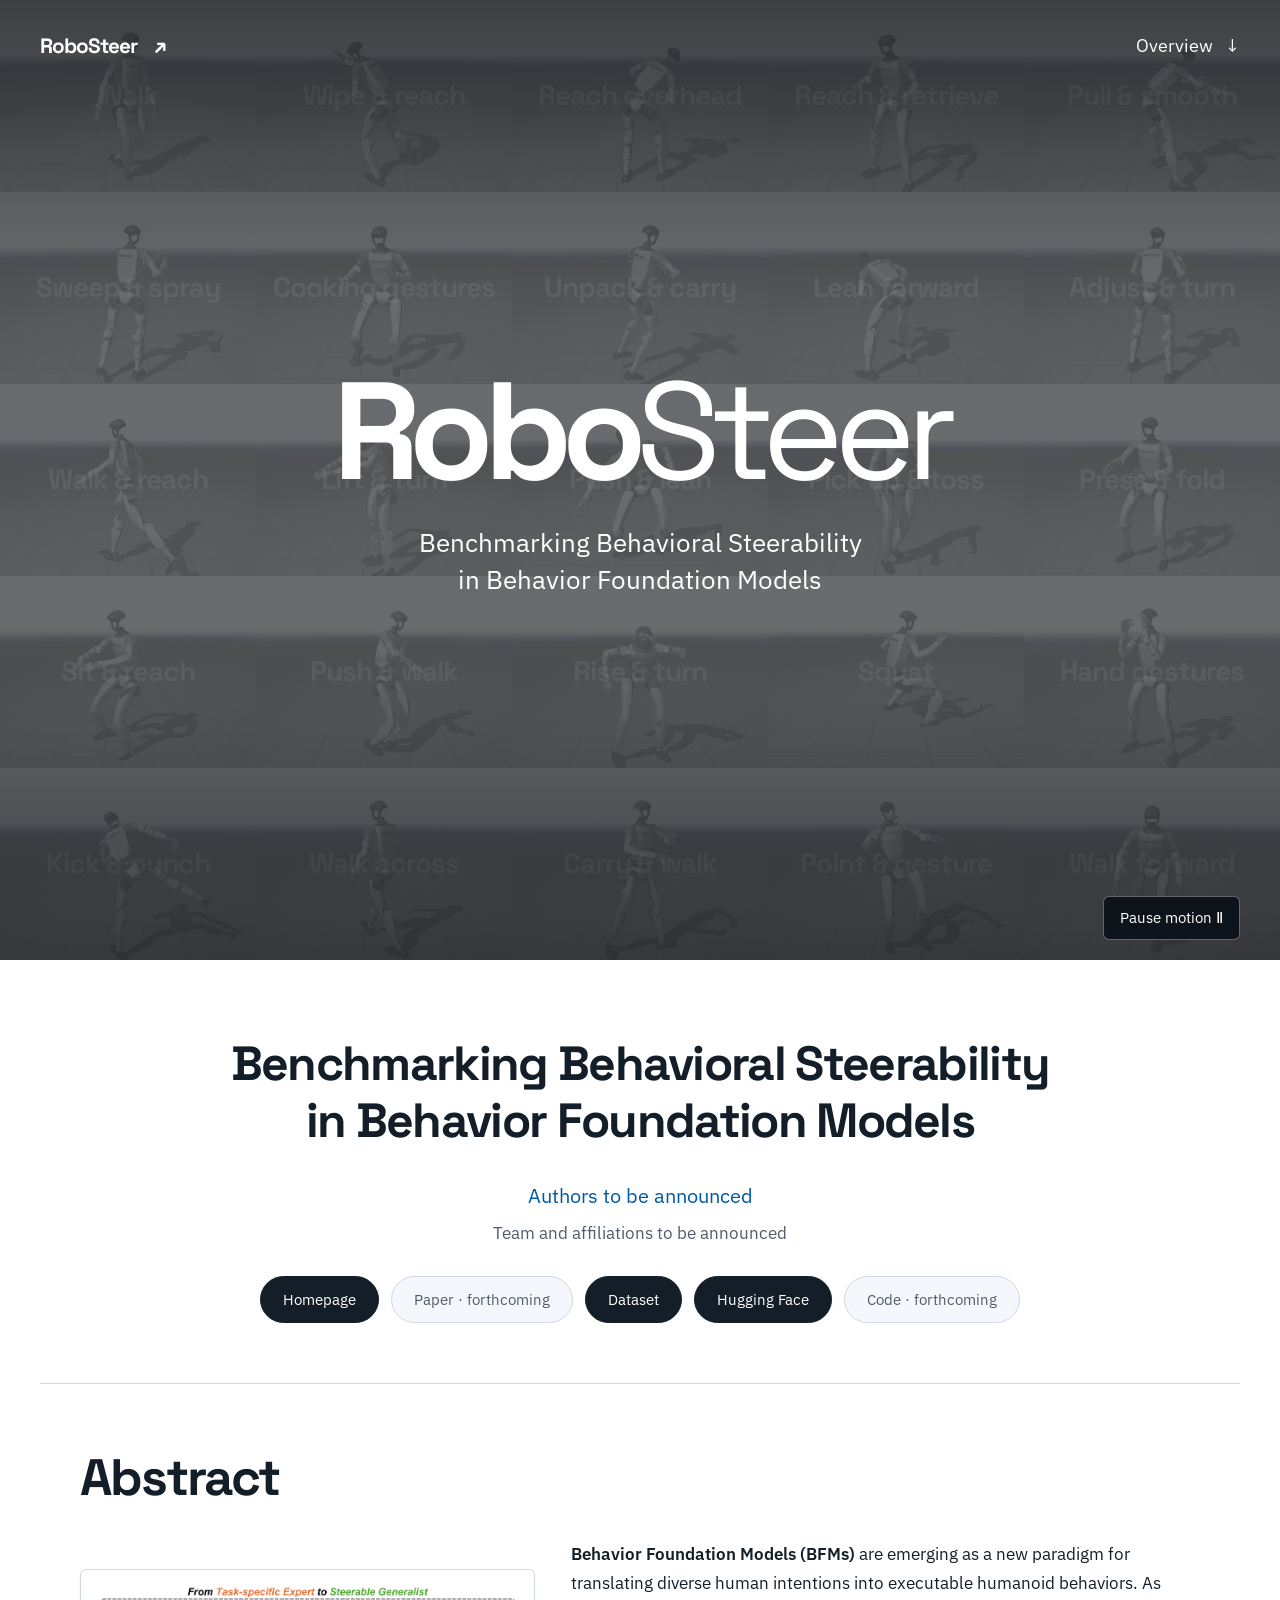
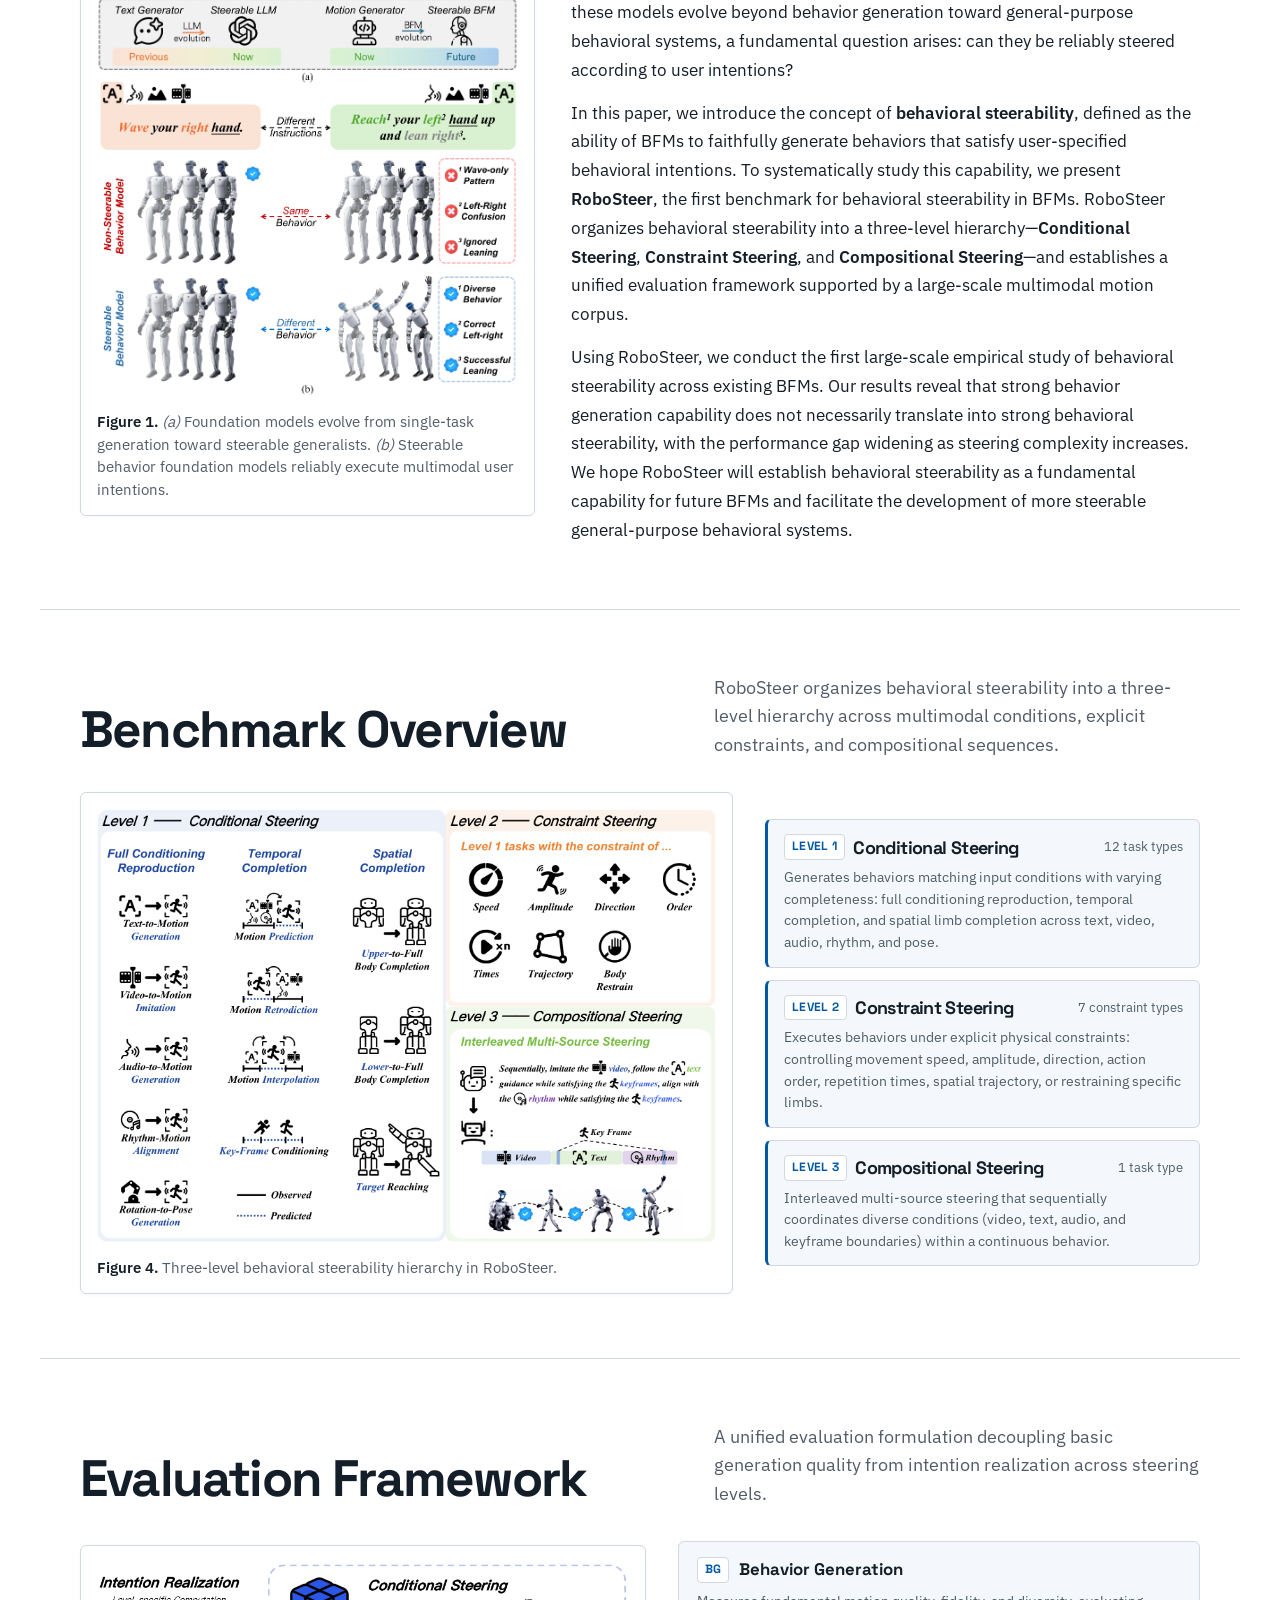
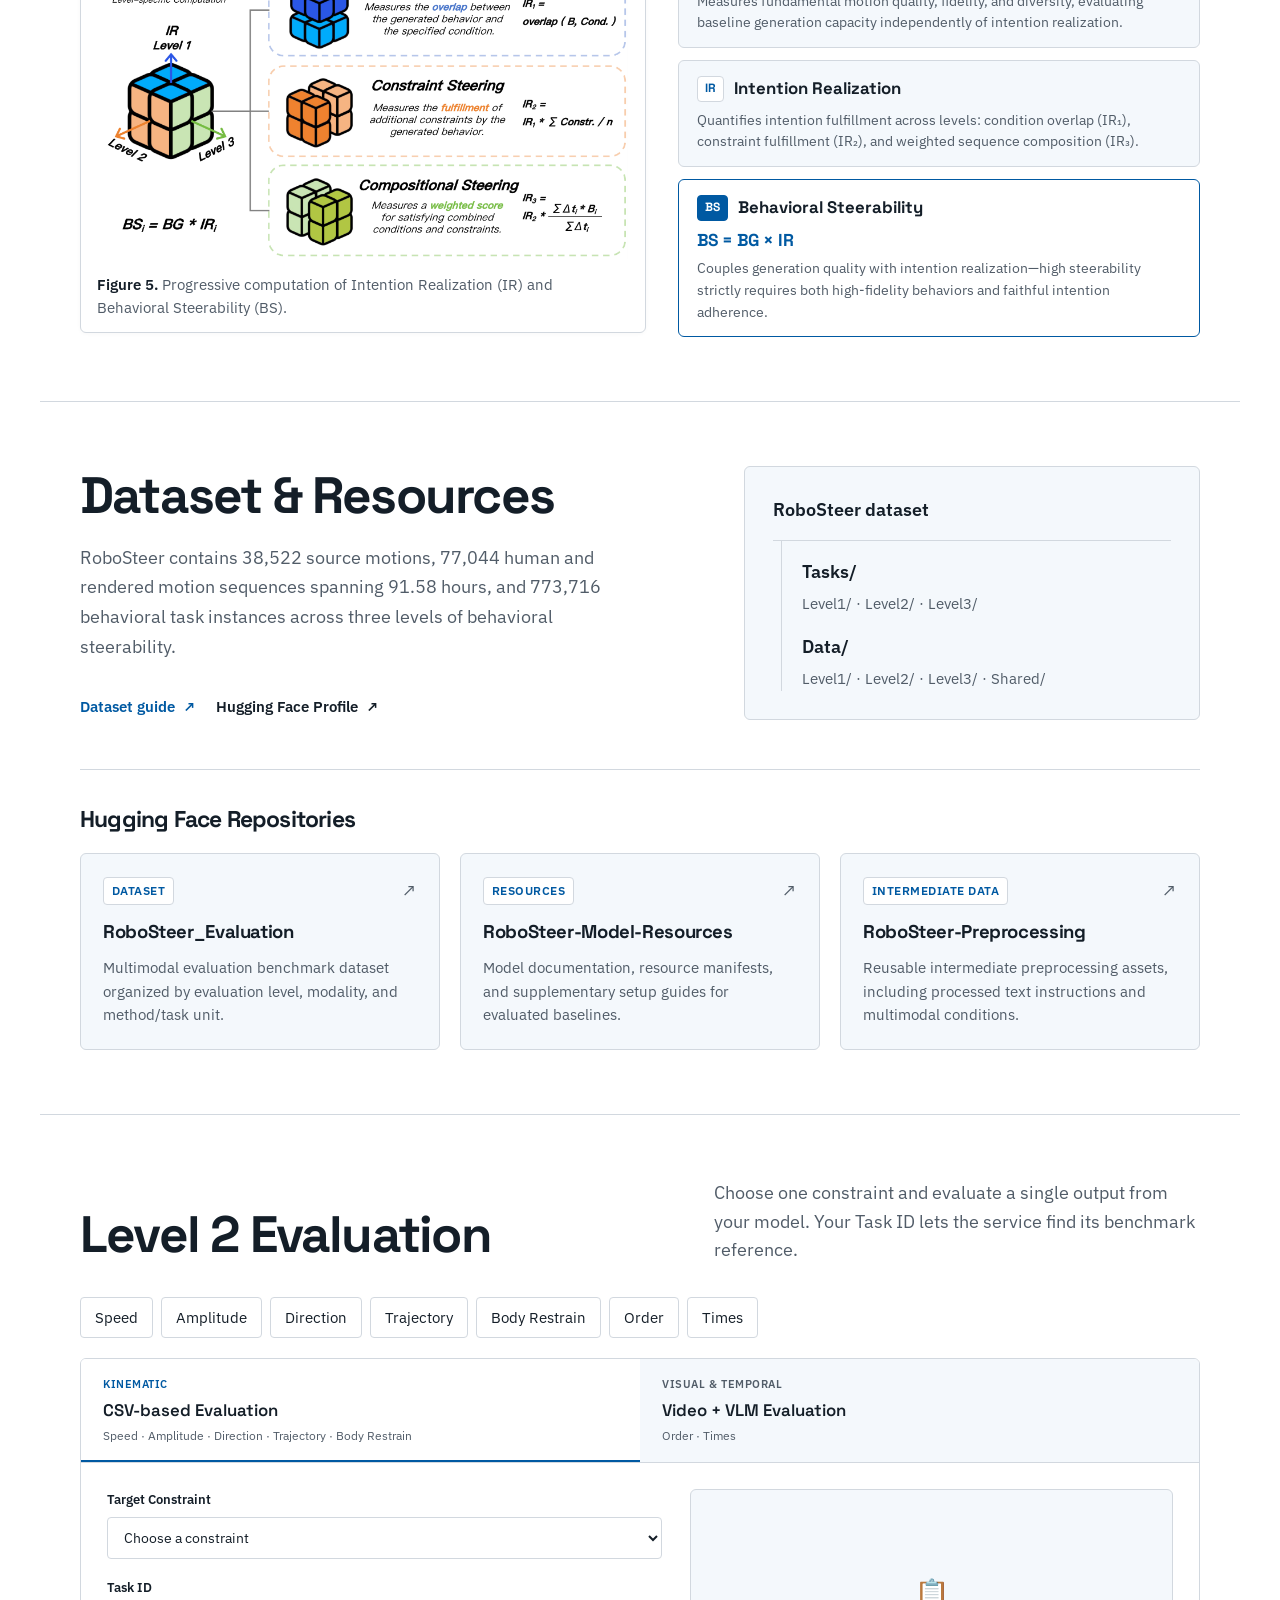
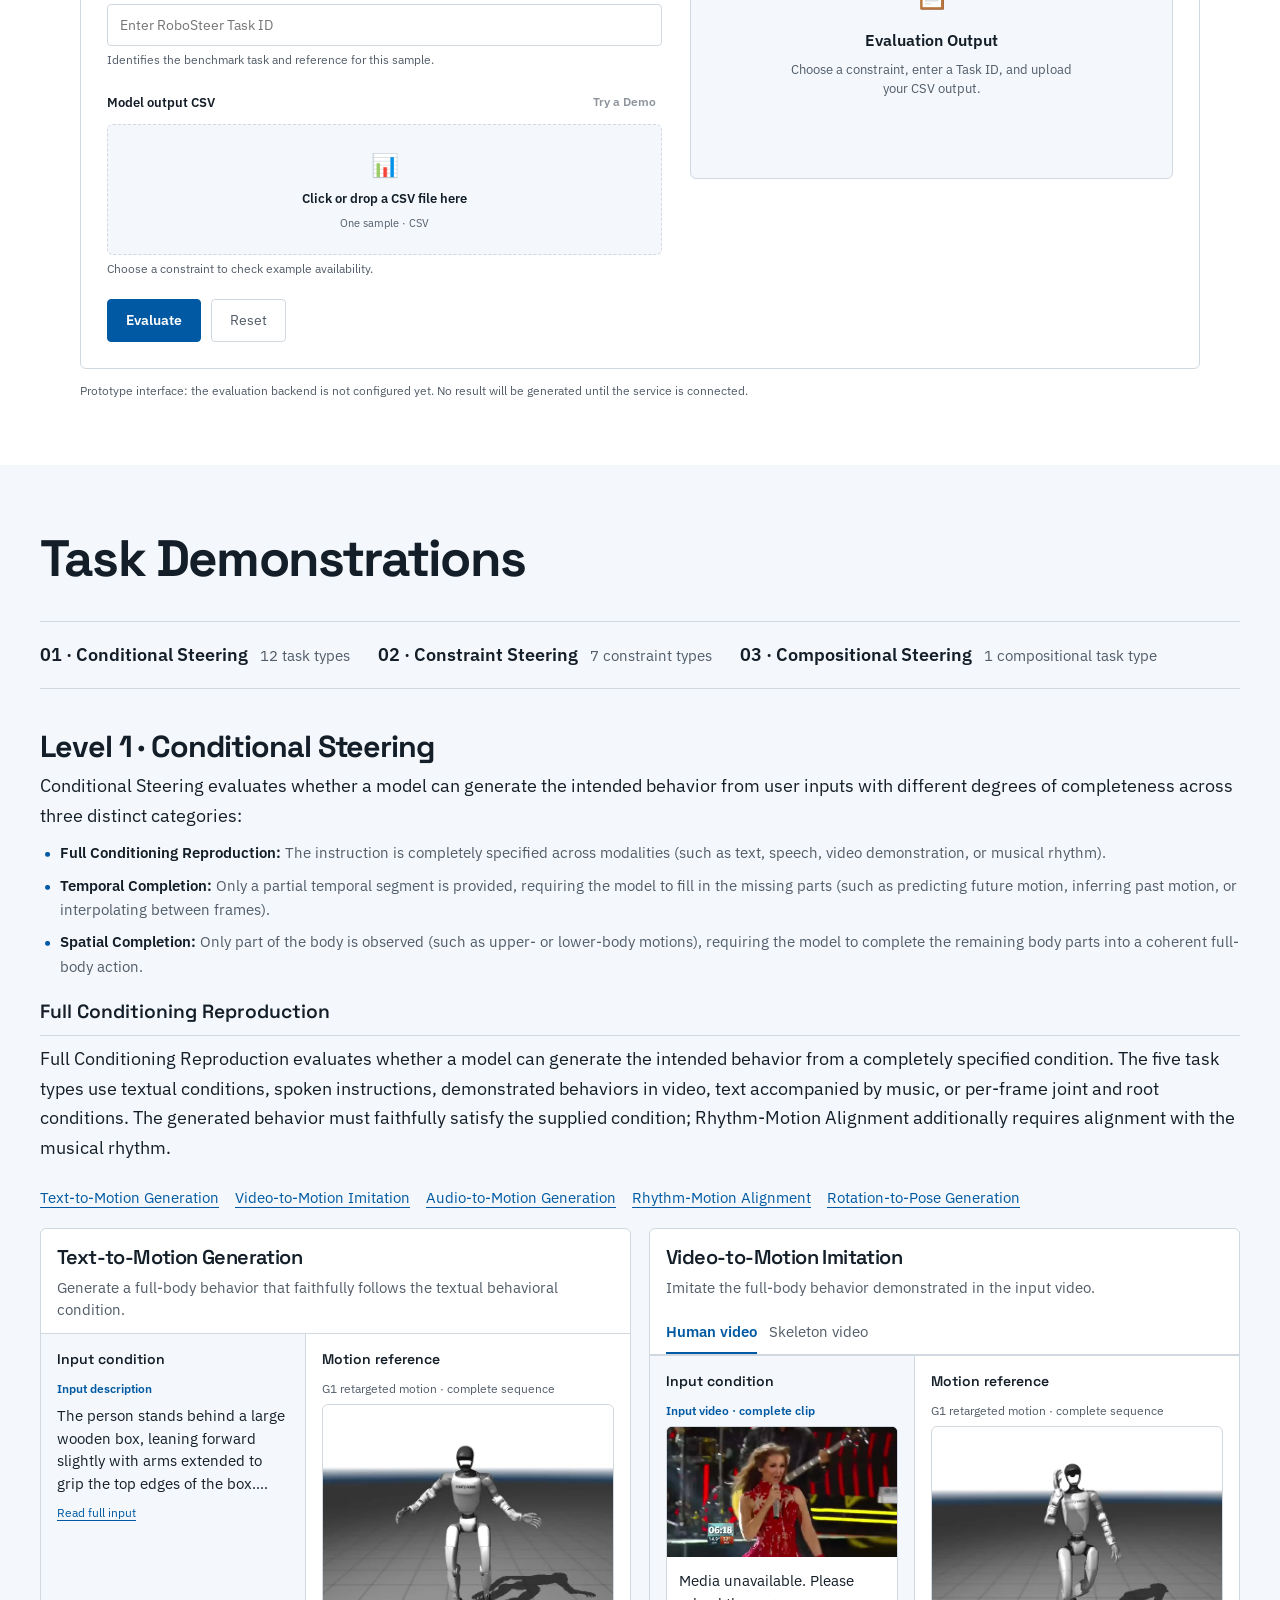
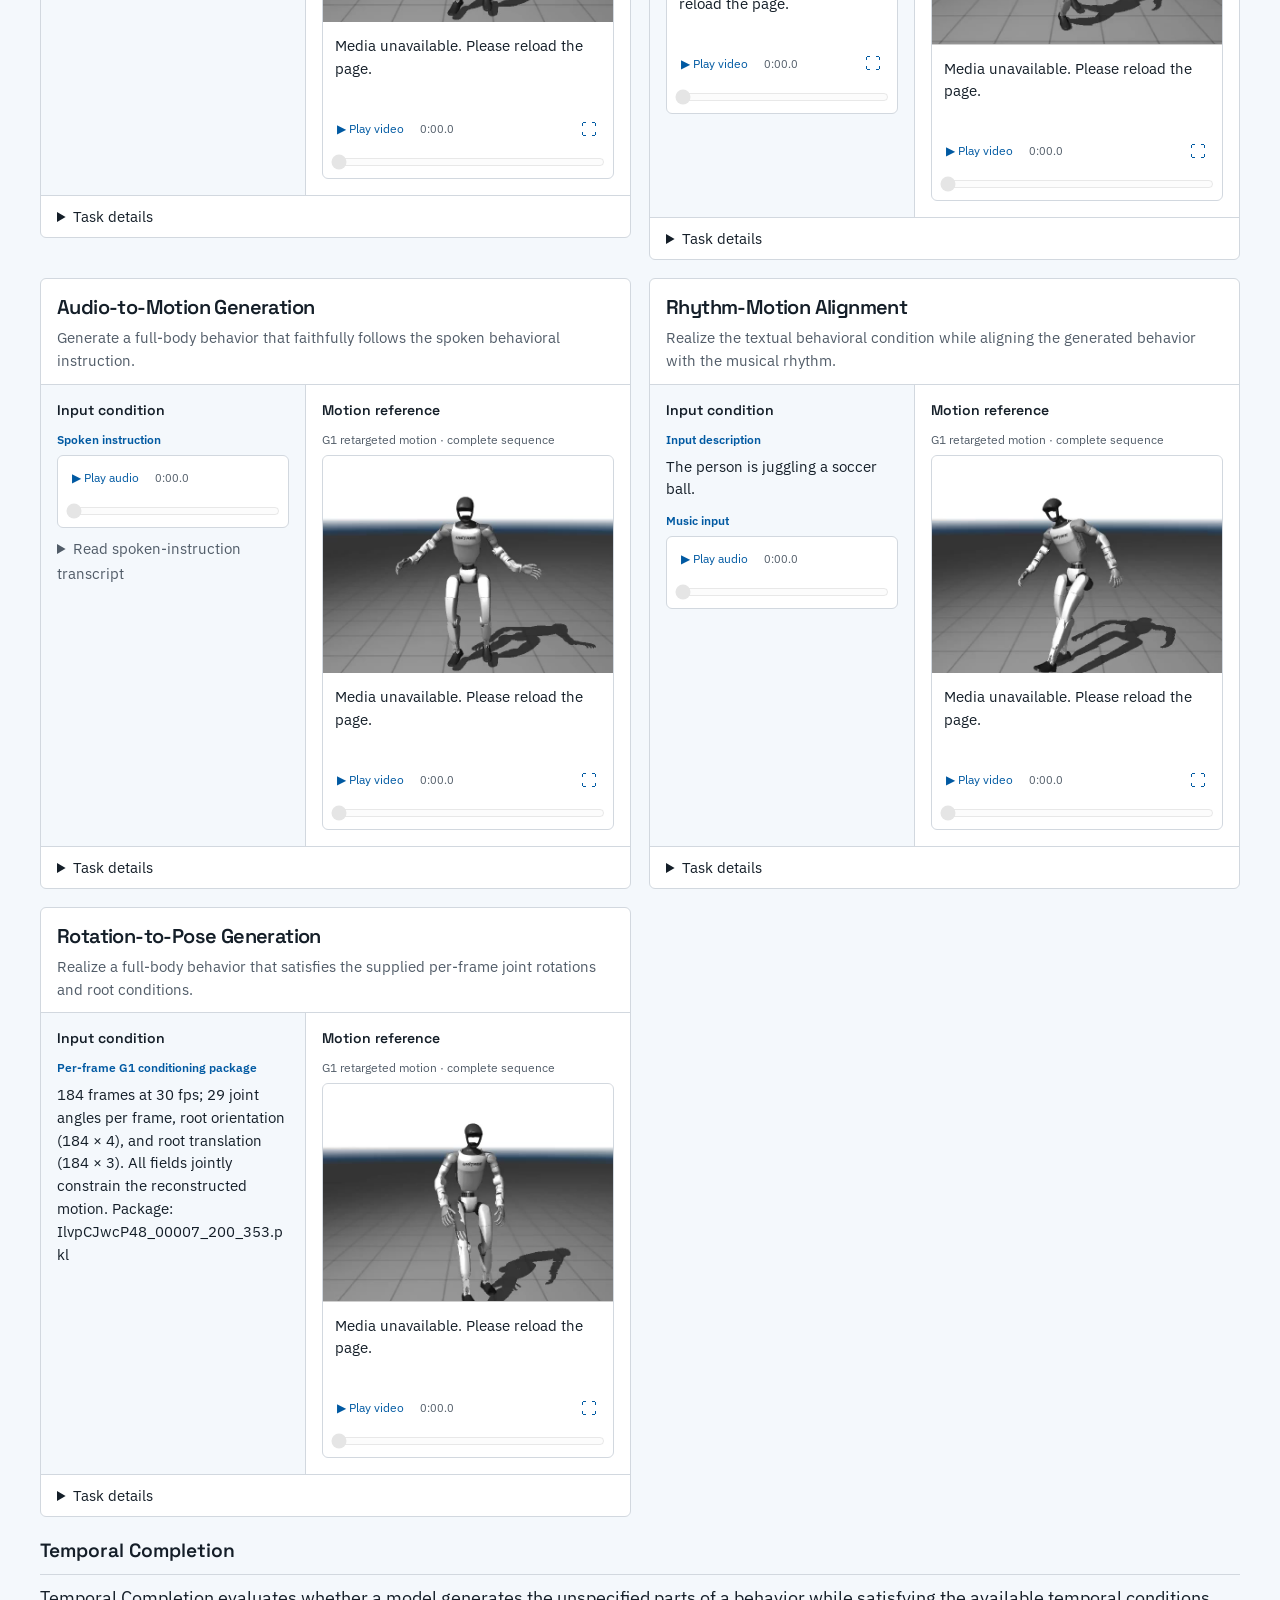
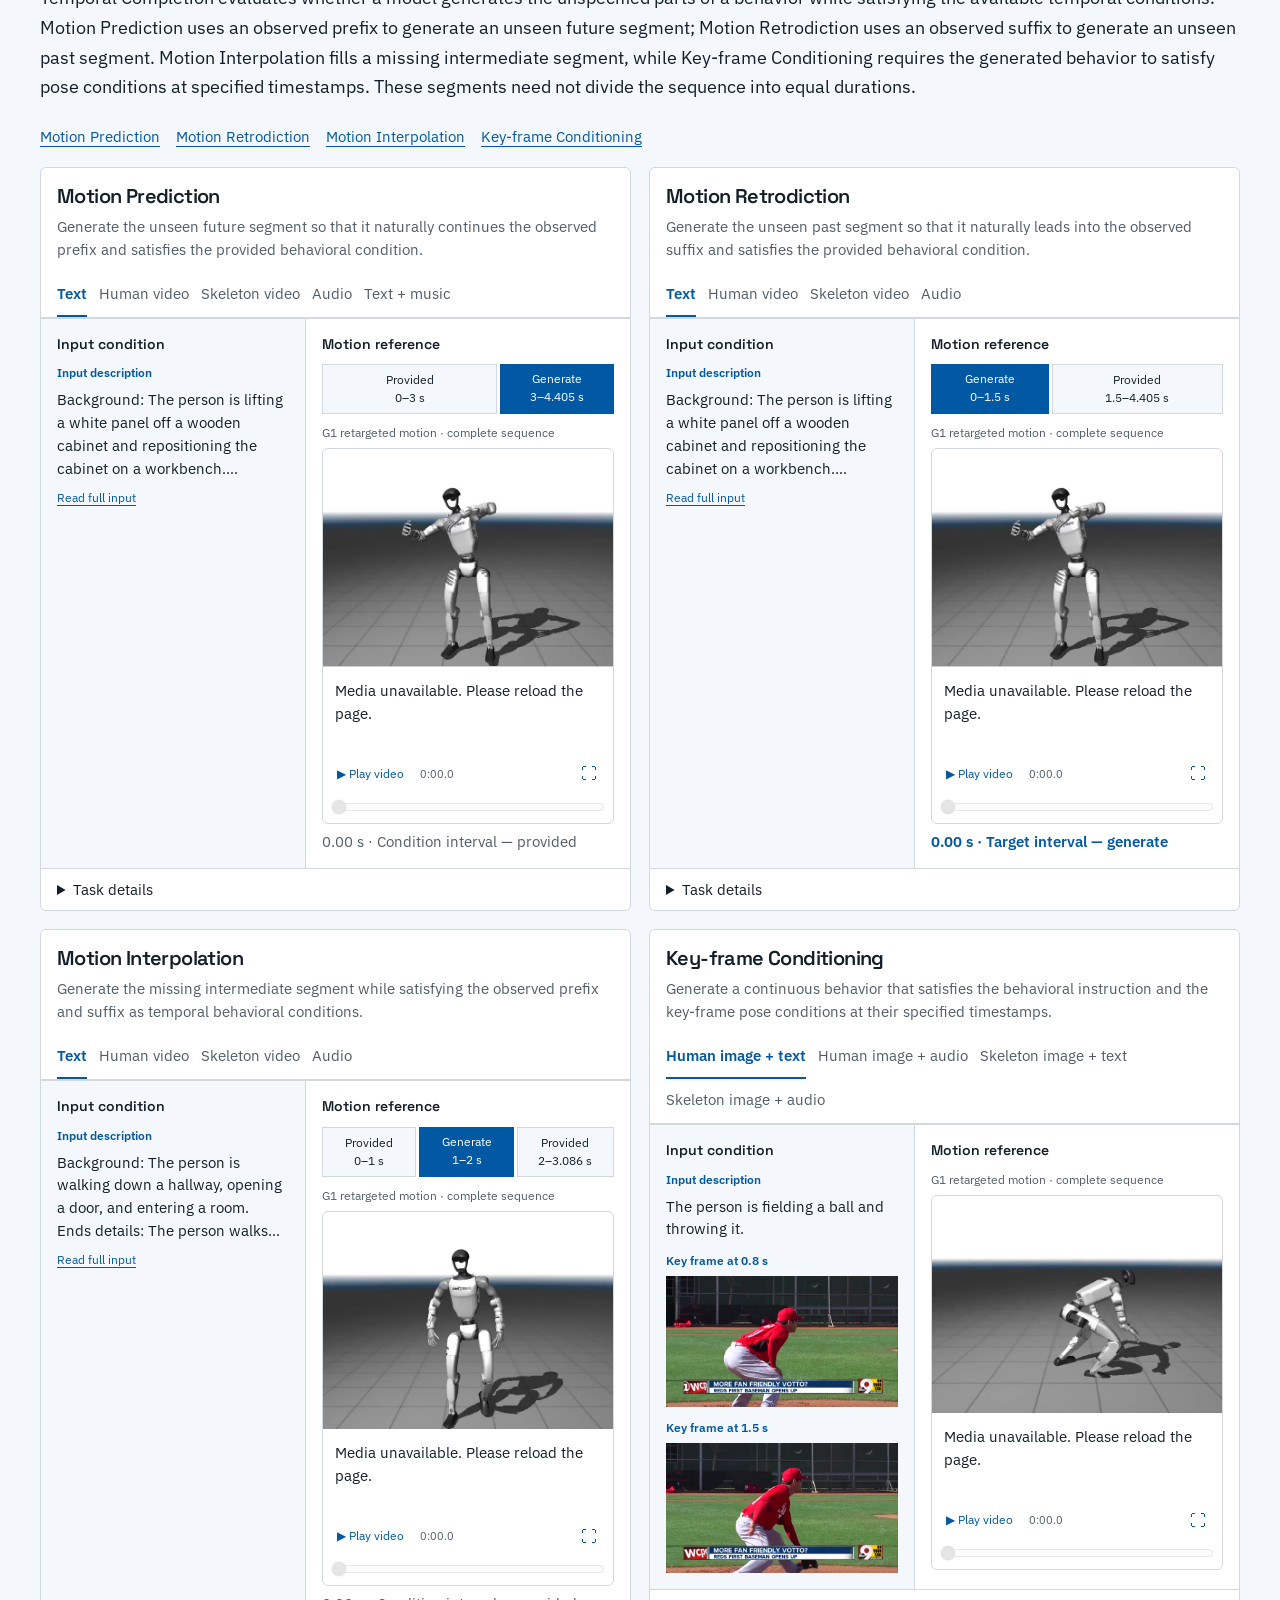
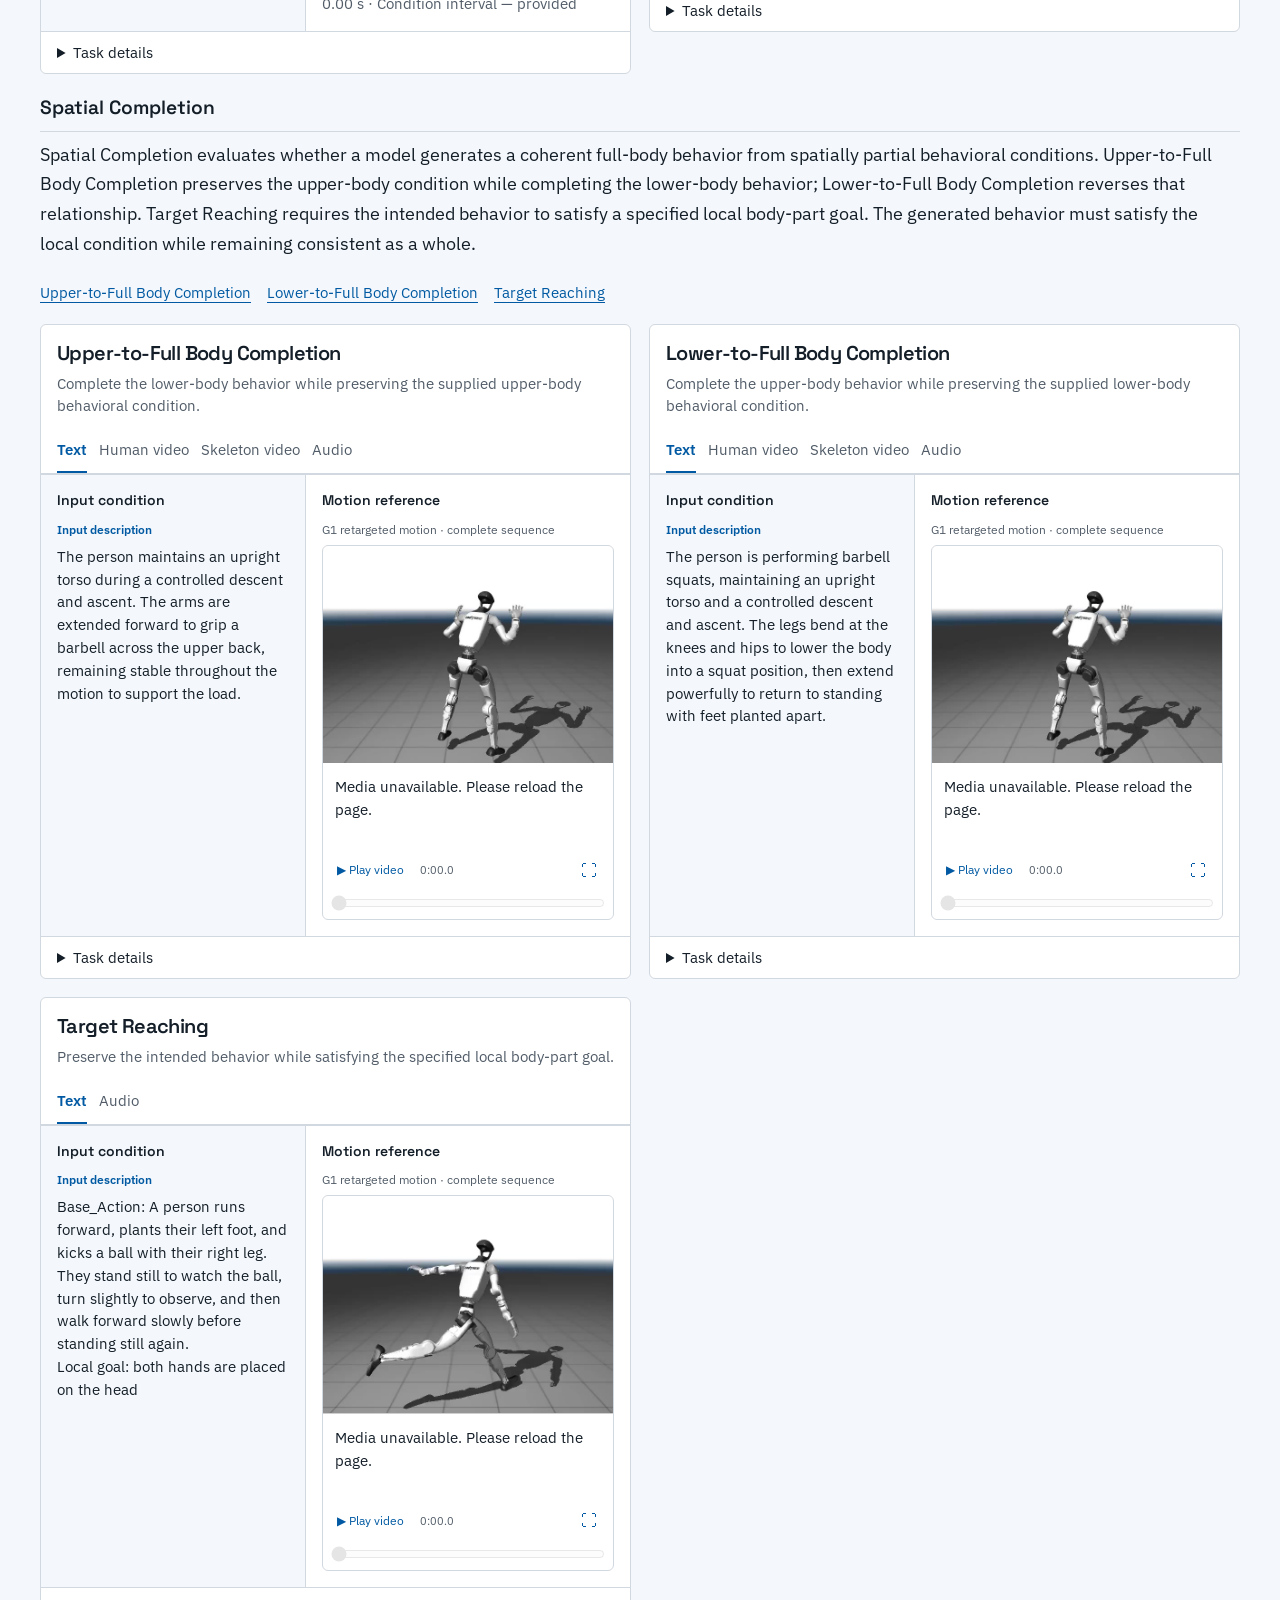
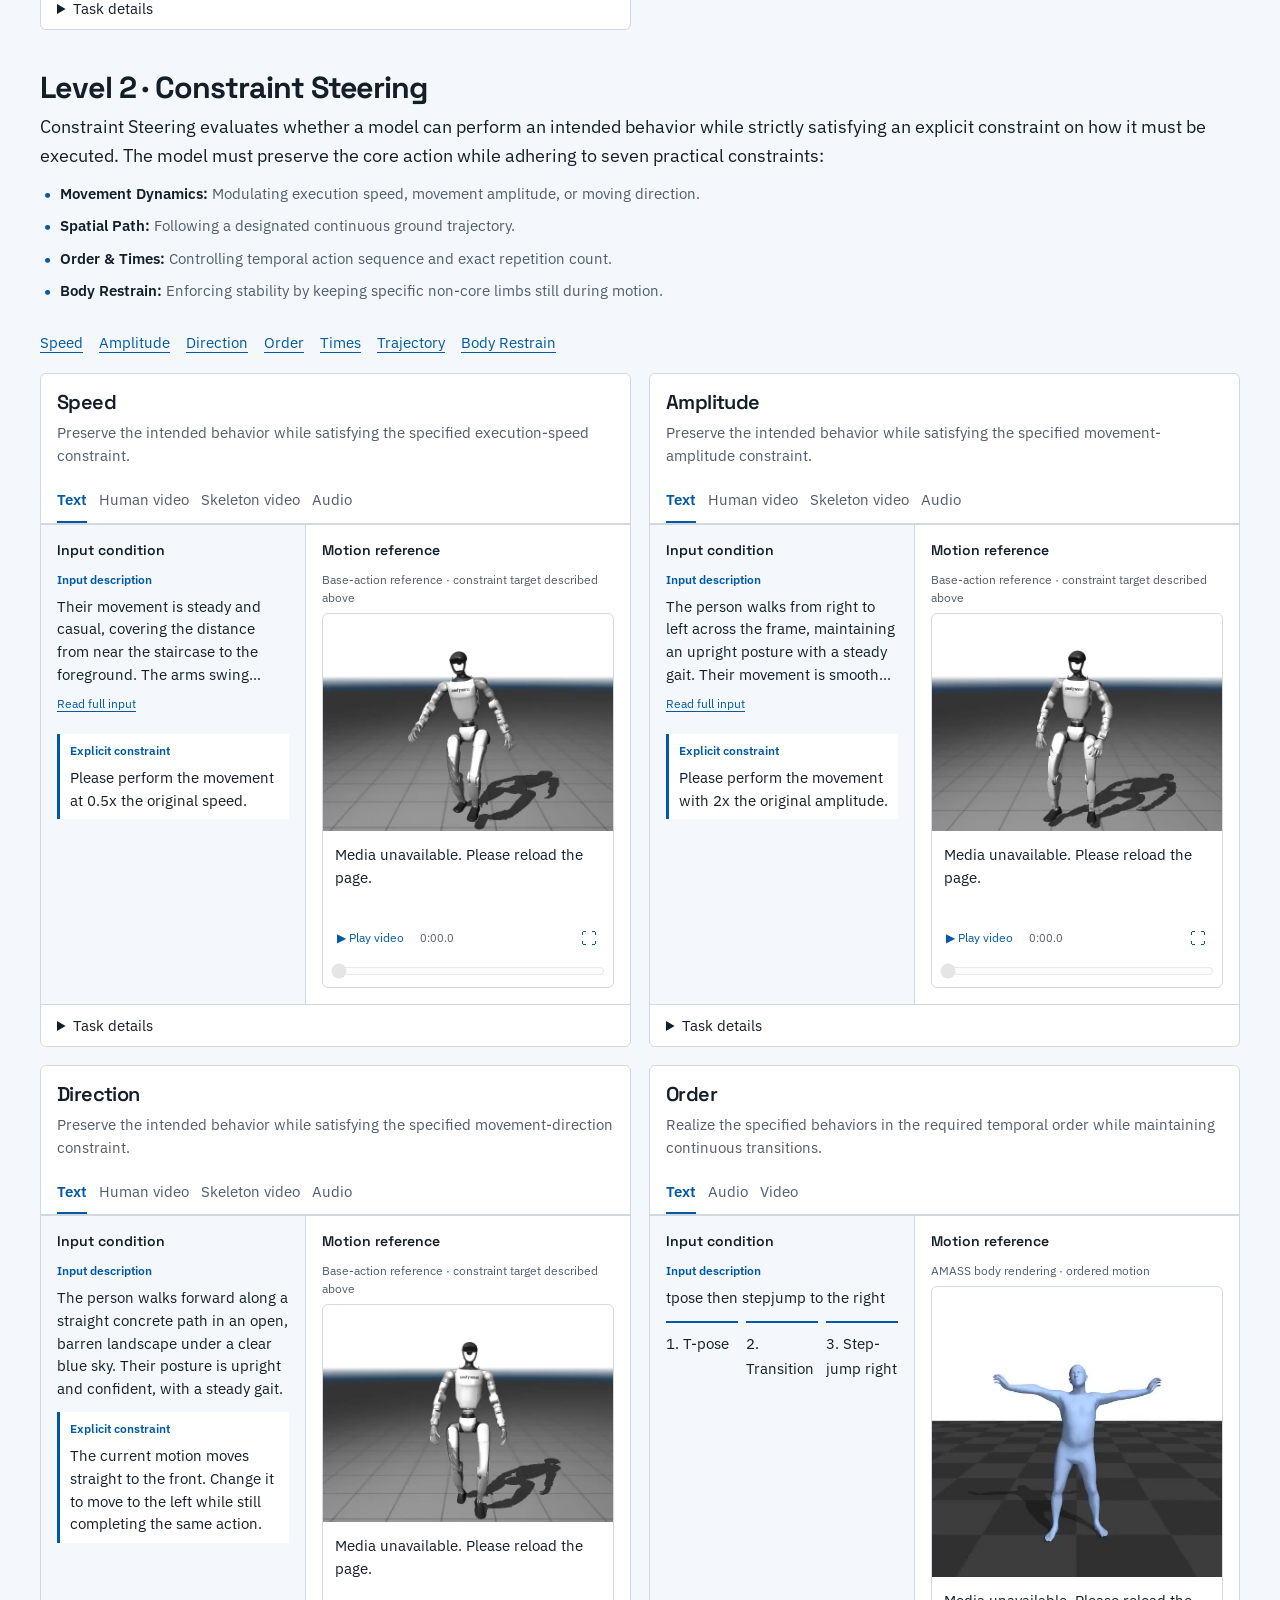
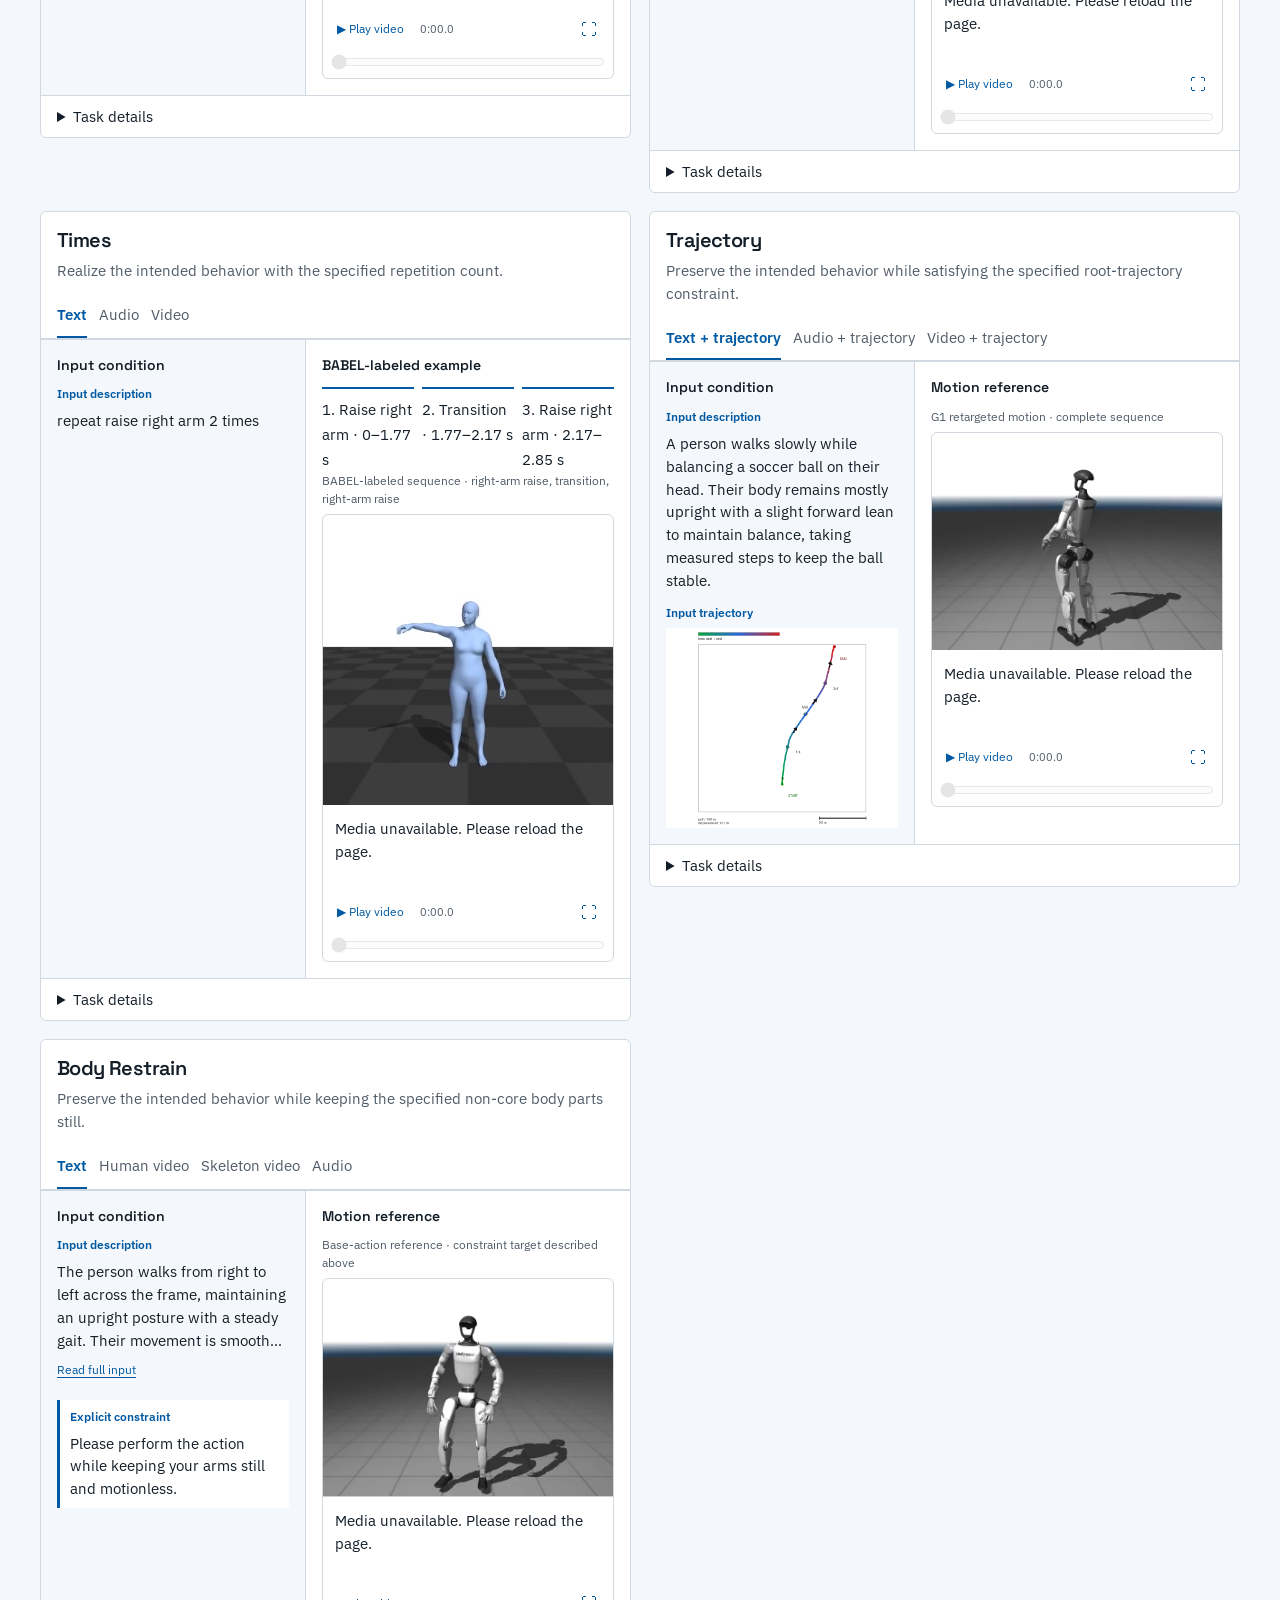
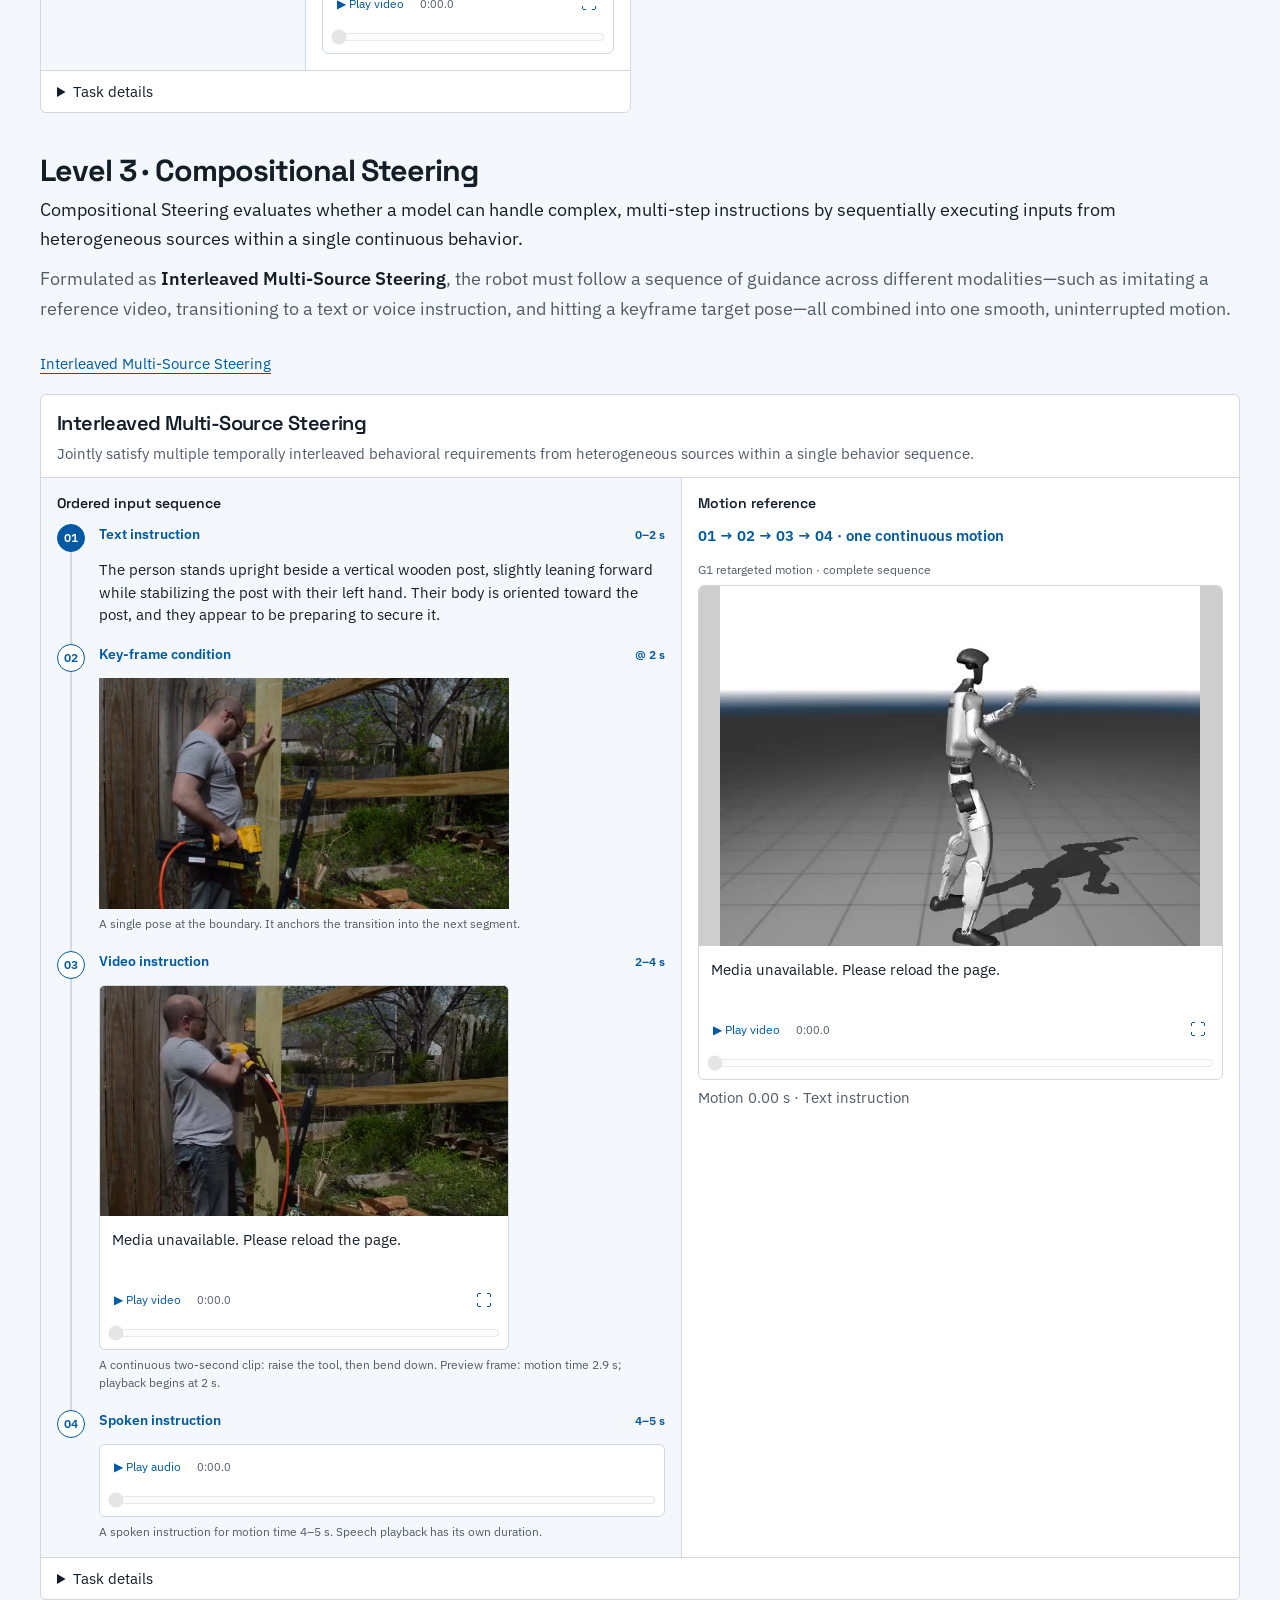
==== commit 8dd5110e: "Complete Level 2 evaluation frontend integration" ====
--- a/index.html
+++ b/index.html
@@ -12,9 +12,12 @@
   <link rel="icon" href="assets/favicon.svg" type="image/svg+xml">
   <link rel="stylesheet" href="assets/fonts/fonts.css">
   <link rel="stylesheet" href="tokens.css">
-  <link rel="stylesheet" href="styles.css?v=20260930-v3">
+  <link rel="stylesheet" href="styles.css?v=level2-20261002">
   <script src="site-content.js?v=20260930-v3" defer></script>
   <script src="script.js?v=20260930-v3" defer></script>
+  <script src="evaluation-config.js?v=level2-20261002" defer></script>
+  <script src="evaluation-service.js?v=level2-20261002" defer></script>
+  <script src="evaluation-ui.js?v=level2-20261002" defer></script>
 </head>
 <body>
   <a class="skip-link" href="#paper">Skip to project information</a>
@@ -188,173 +191,65 @@
       </div>
     </section>
 
-    <!-- 6. Level 2 Evaluation Prototype -->
+    <!-- 6. Level 2 Evaluation -->
     <section class="section evaluation-section" id="evaluation" aria-labelledby="evaluation-title">
       <div class="section-heading">
         <h2 id="evaluation-title">Level 2 Evaluation</h2>
-        <p>Interactive evaluation prototype for Constraint Steering. Benchmark trajectories via kinematic CSV analysis or verify temporal order &amp; repetition via Video + VLM.</p>
+        <p>Choose one constraint and evaluate a single output from your model. Your Task ID lets the service find its benchmark reference.</p>
+      </div>
+      <div class="eval-constraint-picker" id="eval-constraint-picker" role="group" aria-label="Choose one of seven Level 2 constraints">
+        <button type="button" data-constraint="speed" aria-pressed="false">Speed</button>
+        <button type="button" data-constraint="amplitude" aria-pressed="false">Amplitude</button>
+        <button type="button" data-constraint="direction" aria-pressed="false">Direction</button>
+        <button type="button" data-constraint="trajectory" aria-pressed="false">Trajectory</button>
+        <button type="button" data-constraint="body_restrain" aria-pressed="false">Body Restrain</button>
+        <button type="button" data-constraint="order" aria-pressed="false">Order</button>
+        <button type="button" data-constraint="times" aria-pressed="false">Times</button>
       </div>
 
       <div class="eval-card">
-        <!-- Mode Switcher Tabs -->
-        <div class="eval-tabs" role="tablist" aria-label="Level 2 Evaluation Modality">
-          <button class="eval-tab active" id="tab-csv" role="tab" aria-selected="true" aria-controls="panel-csv" type="button">
-            <span class="tab-badge">Kinematic</span>
-            <span class="tab-title">CSV-based Evaluation</span>
-            <span class="tab-subtitle">Speed · Amplitude · Direction · Trajectory · Body Restrain</span>
-          </button>
-          <button class="eval-tab" id="tab-vlm" role="tab" aria-selected="false" aria-controls="panel-vlm" type="button">
-            <span class="tab-badge">Visual &amp; Temporal</span>
-            <span class="tab-title">Video + VLM Evaluation</span>
-            <span class="tab-subtitle">Order · Times</span>
-          </button>
-        </div>
-
-        <!-- Panel 1: CSV-based Evaluation -->
+        <div class="eval-tabs" role="tablist" aria-label="Evaluation asset type">
+          <button class="eval-tab active" id="tab-csv" role="tab" aria-selected="true" aria-controls="panel-csv" type="button"><span class="tab-badge">Kinematic</span><span class="tab-title">CSV-based Evaluation</span><span class="tab-subtitle">Speed · Amplitude · Direction · Trajectory · Body Restrain</span></button>
+          <button class="eval-tab" id="tab-vlm" role="tab" aria-selected="false" aria-controls="panel-vlm" type="button"><span class="tab-badge">Visual &amp; Temporal</span><span class="tab-title">Video + VLM Evaluation</span><span class="tab-subtitle">Order · Times</span></button>
+        </div>
+
         <div class="eval-panel active" id="panel-csv" role="tabpanel" aria-labelledby="tab-csv">
           <div class="eval-grid">
-            <div class="eval-form">
-              <!-- Source mode switch (extensible for future) -->
+            <form class="eval-form" id="csv-evaluation-form" novalidate>
+              <div class="eval-field"><label class="eval-label" for="csv-constraint-select">Target Constraint</label><select id="csv-constraint-select" class="eval-select" name="constraint"><option value="">Choose a constraint</option><option value="speed">Speed</option><option value="amplitude">Amplitude</option><option value="direction">Direction</option><option value="trajectory">Trajectory</option><option value="body_restrain">Body Restrain</option></select></div>
+              <div class="eval-field"><label class="eval-label" for="csv-task-id">Task ID</label><input id="csv-task-id" name="task_id" class="eval-input" type="text" autocomplete="off" spellcheck="false" placeholder="Enter RoboSteer Task ID"><span class="field-hint">Identifies the benchmark task and reference for this sample.</span></div>
               <div class="eval-field">
-                <label class="eval-label">Data Source Mode</label>
-                <div class="eval-segmented" role="radiogroup" aria-label="CSV data source mode">
-                  <label class="segmented-opt">
-                    <input type="radio" name="csv-source-mode" value="custom" checked>
-                    <span>Custom Upload</span>
-                  </label>
-                  <label class="segmented-opt">
-                    <input type="radio" name="csv-source-mode" value="benchmark">
-                    <span>Benchmark Sample</span>
-                  </label>
-                </div>
-                <span class="field-hint">Supports both arbitrary original/style motion pairs and canonical RoboSteer benchmark instances.</span>
+                <div class="eval-file-heading"><label class="eval-label" for="csv-file-input">Model output CSV</label><button type="button" class="btn-demo-link" id="csv-demo-btn" disabled>Try a Demo</button></div>
+                <div class="eval-dropzone" id="csv-dropzone" tabindex="0" role="button" aria-label="Upload CSV file"><input type="file" id="csv-file-input" class="dropzone-input" tabindex="-1" aria-hidden="true"><div class="dropzone-content"><span class="dropzone-icon" aria-hidden="true">📊</span><span class="dropzone-text" id="csv-file-name">Click or drop a CSV file here</span><span class="dropzone-sub">One sample · CSV</span></div></div>
+                <div class="eval-file-actions" id="csv-file-actions" hidden><button type="button" id="csv-replace">Replace</button><button type="button" id="csv-remove">Remove</button></div>
+                <span class="field-hint" id="csv-demo-note">Choose a constraint to check example availability.</span>
               </div>
-
-              <!-- Constraint selector -->
-              <div class="eval-field">
-                <label class="eval-label" for="csv-constraint-select">Target Constraint</label>
-                <select id="csv-constraint-select" class="eval-select">
-                  <option value="speed">Speed (Movement Dynamics)</option>
-                  <option value="amplitude">Amplitude (Movement Dynamics)</option>
-                  <option value="direction">Direction (Movement Dynamics)</option>
-                  <option value="trajectory">Trajectory (Spatial Path)</option>
-                  <option value="body_restrain">Body Restrain (Limb Stability)</option>
-                </select>
-              </div>
-
-              <!-- File Upload Dropzone -->
-              <div class="eval-field">
-                <div class="field-header">
-                  <label class="eval-label" for="csv-file-input">Trajectory File (.csv)</label>
-                  <button type="button" class="btn-demo-link" id="csv-demo-btn">⚡ Try a Demo</button>
-                </div>
-                <div class="eval-dropzone" id="csv-dropzone" tabindex="0" role="button" aria-label="Upload CSV trajectory file">
-                  <input type="file" id="csv-file-input" accept=".csv" class="dropzone-input" aria-hidden="true">
-                  <div class="dropzone-content">
-                    <span class="dropzone-icon" aria-hidden="true">📊</span>
-                    <span class="dropzone-text" id="csv-file-name">Click or drop trajectory CSV here</span>
-                    <span class="dropzone-sub">Kinematic series data format</span>
-                  </div>
-                </div>
-              </div>
-
-              <div class="eval-actions">
-                <button type="button" class="btn-eval" id="btn-eval-csv">Evaluate (Prototype)</button>
-                <button type="button" class="btn-reset" id="btn-reset-csv">Reset</button>
-              </div>
-            </div>
-
-            <!-- CSV Result Area -->
-            <div class="eval-result-card" id="csv-result-box" aria-live="polite">
-              <div class="result-placeholder">
-                <span class="placeholder-icon">📋</span>
-                <h4>Evaluation Output</h4>
-                <p>Select a constraint, provide a trajectory CSV (or click <em>Try a Demo</em>), and click Evaluate to view the prototype verification results.</p>
-              </div>
-            </div>
-          </div>
-        </div>
-
-        <!-- Panel 2: Video + VLM Evaluation -->
+              <div class="eval-actions"><button type="submit" class="btn-eval" id="btn-eval-csv">Evaluate</button><button type="button" class="btn-reset" id="btn-reset-csv">Reset</button></div>
+            </form>
+            <div class="eval-result-card" id="csv-result-box" role="status" aria-live="polite"><div class="result-placeholder"><span class="placeholder-icon">📋</span><h4>Evaluation Output</h4><p>Choose a constraint, enter a Task ID, and upload your CSV output.</p></div></div>
+          </div>
+        </div>
+
         <div class="eval-panel" id="panel-vlm" role="tabpanel" aria-labelledby="tab-vlm" hidden>
           <div class="eval-grid">
-            <div class="eval-form">
-              <!-- Source mode switch -->
+            <form class="eval-form" id="vlm-evaluation-form" novalidate>
+              <div class="eval-field"><label class="eval-label" for="vlm-constraint-select">Target Constraint</label><select id="vlm-constraint-select" class="eval-select" name="constraint"><option value="">Choose a constraint</option><option value="order">Order</option><option value="times">Times</option></select></div>
+              <div class="eval-field"><label class="eval-label" for="vlm-task-id">Task ID</label><input id="vlm-task-id" name="task_id" class="eval-input" type="text" autocomplete="off" spellcheck="false" placeholder="Enter RoboSteer Task ID"><span class="field-hint">Identifies the benchmark task and reference for this sample.</span></div>
+              <div class="eval-field"><label class="eval-label" for="vlm-provider-select">VLM Provider</label><select id="vlm-provider-select" class="eval-select" name="provider"><option value="">Choose a provider</option></select></div>
+              <div class="eval-field"><label class="eval-label" for="vlm-api-key">API Key</label><input type="password" id="vlm-api-key" class="eval-input" name="api_key" autocomplete="off" autocapitalize="off" spellcheck="false"><span class="field-hint">Used only for this request. The backend makes the VLM call.</span></div>
               <div class="eval-field">
-                <label class="eval-label">Data Source Mode</label>
-                <div class="eval-segmented" role="radiogroup" aria-label="Video data source mode">
-                  <label class="segmented-opt">
-                    <input type="radio" name="vlm-source-mode" value="custom" checked>
-                    <span>Custom Upload</span>
-                  </label>
-                  <label class="segmented-opt">
-                    <input type="radio" name="vlm-source-mode" value="benchmark">
-                    <span>Benchmark Sample</span>
-                  </label>
-                </div>
-                <span class="field-hint">Compatible with benchmark task recordings and custom robot demonstration clips.</span>
+                <div class="eval-file-heading"><label class="eval-label" for="vlm-file-input">Model output video</label><button type="button" class="btn-demo-link" id="vlm-demo-btn" disabled>Try a Demo</button></div>
+                <div class="eval-dropzone" id="vlm-dropzone" tabindex="0" role="button" aria-label="Upload video file"><input type="file" id="vlm-file-input" class="dropzone-input" tabindex="-1" aria-hidden="true"><div class="dropzone-content"><span class="dropzone-icon" aria-hidden="true">🎬</span><span class="dropzone-text" id="vlm-file-name">Click or drop a video file here</span><span class="dropzone-sub" id="vlm-file-types">One sample · Video</span></div></div>
+                <div class="eval-file-actions" id="vlm-file-actions" hidden><button type="button" id="vlm-replace">Replace</button><button type="button" id="vlm-remove">Remove</button></div>
+                <span class="field-hint" id="vlm-demo-note">Choose a constraint to check example availability.</span>
               </div>
-
-              <!-- Constraint selector -->
-              <div class="eval-field">
-                <label class="eval-label" for="vlm-constraint-select">Target Constraint</label>
-                <select id="vlm-constraint-select" class="eval-select">
-                  <option value="order">Order (Temporal Sequence of Sub-Actions)</option>
-                  <option value="times">Times (Exact Repetition Count)</option>
-                </select>
-              </div>
-
-              <!-- VLM Provider selection (Configurable) -->
-              <div class="eval-field">
-                <label class="eval-label" for="vlm-provider-select">VLM Engine / Provider</label>
-                <select id="vlm-provider-select" class="eval-select">
-                  <!-- Injected dynamically from configuration -->
-                </select>
-                <span class="field-hint">Provider configuration is decoupled for flexible model backend switching.</span>
-              </div>
-
-              <!-- API Key Input (Password, strictly in-memory) -->
-              <div class="eval-field">
-                <div class="field-header">
-                  <label class="eval-label" for="vlm-api-key">API Key</label>
-                  <span class="security-badge" title="API Key is never saved to localStorage or persisted anywhere">Transient · Not persisted</span>
-                </div>
-                <input type="password" id="vlm-api-key" class="eval-input" placeholder="Enter provider API key (e.g., sk-...)" autocomplete="off" spellcheck="false">
-              </div>
-
-              <!-- Video Upload Dropzone -->
-              <div class="eval-field">
-                <div class="field-header">
-                  <label class="eval-label" for="vlm-file-input">Execution Video (.mp4, .webm)</label>
-                  <button type="button" class="btn-demo-link" id="vlm-demo-btn">⚡ Try a Demo</button>
-                </div>
-                <div class="eval-dropzone" id="vlm-dropzone" tabindex="0" role="button" aria-label="Upload execution video file">
-                  <input type="file" id="vlm-file-input" accept="video/mp4,video/webm" class="dropzone-input" aria-hidden="true">
-                  <div class="dropzone-content">
-                    <span class="dropzone-icon" aria-hidden="true">🎬</span>
-                    <span class="dropzone-text" id="vlm-file-name">Click or drop execution video here</span>
-                    <span class="dropzone-sub">MP4 or WebM motion video</span>
-                  </div>
-                </div>
-              </div>
-
-              <div class="eval-actions">
-                <button type="button" class="btn-eval" id="btn-eval-vlm">Evaluate via VLM (Prototype)</button>
-                <button type="button" class="btn-reset" id="btn-reset-vlm">Reset</button>
-              </div>
-            </div>
-
-            <!-- VLM Result Area -->
-            <div class="eval-result-card" id="vlm-result-box" aria-live="polite">
-              <div class="result-placeholder">
-                <span class="placeholder-icon">👁️</span>
-                <h4>VLM Evaluation Output</h4>
-                <p>Select temporal constraint, specify provider, upload video (or click <em>Try a Demo</em>), and evaluate to view the prototype multimodal judgment.</p>
-              </div>
-            </div>
-          </div>
-        </div>
-      </div>
+              <div class="eval-actions"><button type="submit" class="btn-eval" id="btn-eval-vlm">Evaluate</button><button type="button" class="btn-reset" id="btn-reset-vlm">Reset</button></div>
+            </form>
+            <div class="eval-result-card" id="vlm-result-box" role="status" aria-live="polite"><div class="result-placeholder"><span class="placeholder-icon">👁️</span><h4>VLM Evaluation Output</h4><p>Choose Order or Times, enter a Task ID, upload video, and provide your VLM credentials.</p></div></div>
+          </div>
+        </div>
+      </div>
+      <p class="eval-backend-note" id="eval-backend-note"></p>
     </section>
 
     <!-- 7. Task Demonstrations -->
--- a/styles.css
+++ b/styles.css
@@ -192,84 +192,68 @@
 .hf-card h4 { font-family: var(--font-display); font-size: clamp(1.05rem, 1rem + 0.2vw, 1.18rem); margin: 0 0 8px; letter-spacing: -0.02em; color: var(--color-ink); }
 .hf-card p { font-size: var(--text-sm); color: var(--color-muted); line-height: 1.55; margin: 0; flex-grow: 1; }
 
-/* Level 2 Evaluation Prototype */
+/* Level 2 Evaluation */
+.eval-constraint-picker { display: flex; flex-wrap: wrap; gap: 8px; margin: 0 0 20px; }
+.eval-constraint-picker button { min-height: 40px; padding: 7px 14px; border: 1px solid var(--color-line); border-radius: 4px; background: var(--color-paper); color: var(--color-ink); font-size: var(--text-sm); }
+.eval-constraint-picker button:hover, .eval-constraint-picker button[aria-pressed="true"] { border-color: var(--color-accent); color: var(--color-accent); background: var(--color-soft); }
+.eval-constraint-picker button[aria-pressed="true"] { box-shadow: inset 0 -2px var(--color-accent); font-weight: 600; }
 .eval-card { background: var(--color-paper); border: 1px solid var(--color-line); border-radius: var(--radius-sm); overflow: hidden; }
 .eval-tabs { display: flex; border-bottom: 1px solid var(--color-line); background: var(--color-soft); }
-.eval-tab { flex: 1; display: flex; flex-direction: column; align-items: flex-start; text-align: left; padding: 16px 22px; border: 0; background: transparent; cursor: pointer; border-bottom: 2px solid transparent; transition: background 0.15s ease, border-color 0.15s ease; }
-.eval-tab:hover:not(.active) { background: rgba(0, 0, 0, 0.02); }
+.eval-tab { flex: 1; display: flex; flex-direction: column; align-items: flex-start; text-align: left; min-height: 90px; padding: 16px 22px; border: 0; border-bottom: 2px solid transparent; background: transparent; }
+.eval-tab:hover:not(.active) { background: var(--color-paper); }
 .eval-tab.active { background: var(--color-paper); border-bottom-color: var(--color-accent); }
-.tab-badge { font-size: 0.6875rem; font-weight: 600; text-transform: uppercase; letter-spacing: 0.05em; color: var(--color-muted); margin-bottom: 4px; }
+.tab-badge { font-size: .6875rem; font-weight: 600; text-transform: uppercase; letter-spacing: .05em; color: var(--color-muted); margin-bottom: 4px; }
 .eval-tab.active .tab-badge { color: var(--color-accent); }
-.tab-title { font-family: var(--font-display); font-size: clamp(0.95rem, 0.9rem + 0.2vw, 1.1rem); font-weight: 600; color: var(--color-ink); margin-bottom: 3px; }
-.tab-subtitle { font-size: 0.75rem; color: var(--color-muted); line-height: 1.35; }
-
+.tab-title { font-family: var(--font-display); font-size: 1.05rem; font-weight: 600; color: var(--color-ink); margin-bottom: 3px; }
+.tab-subtitle { font-size: .75rem; color: var(--color-muted); line-height: 1.35; }
 .eval-panel { padding: 26px; }
-.eval-panel[hidden] { display: none !important; }
 .eval-grid { display: grid; grid-template-columns: minmax(0, 1.15fr) minmax(0, 1fr); gap: 28px; align-items: start; }
 .eval-form { display: flex; flex-direction: column; gap: 18px; }
 .eval-field { display: flex; flex-direction: column; gap: 6px; }
-.eval-label { font-size: 0.8125rem; font-weight: 600; color: var(--color-ink); }
-.field-header { display: flex; justify-content: space-between; align-items: center; gap: 8px; }
-.field-hint { font-size: 0.725rem; color: var(--color-muted); line-height: 1.4; margin-top: 2px; }
-
-.btn-demo-link { background: transparent; border: 0; color: var(--color-accent); font-size: 0.75rem; font-weight: 600; cursor: pointer; padding: 2px 6px; border-radius: 3px; transition: background 0.15s ease; }
-.btn-demo-link:hover { background: var(--color-soft); text-decoration: underline; }
-
-.security-badge { font-size: 0.6875rem; color: #166534; background: #f0fdf4; border: 1px solid #bbf7d0; padding: 2px 6px; border-radius: 3px; font-weight: 500; white-space: nowrap; }
-
-.eval-segmented { display: inline-flex; background: var(--color-soft); border: 1px solid var(--color-line); border-radius: 4px; padding: 3px; gap: 4px; width: fit-content; }
-.segmented-opt { display: inline-flex; align-items: center; cursor: pointer; position: relative; margin: 0; }
-.segmented-opt input { position: absolute; opacity: 0; pointer-events: none; }
-.segmented-opt span { font-size: 0.75rem; font-weight: 500; padding: 4px 10px; border-radius: 3px; color: var(--color-muted); transition: all 0.15s ease; user-select: none; }
-.segmented-opt input:checked + span { background: var(--color-paper); color: var(--color-ink); font-weight: 600; box-shadow: 0 1px 2px rgba(0, 0, 0, 0.06); }
-
-.eval-select, .eval-input { width: 100%; padding: 9px 12px; font-family: var(--font-body); font-size: 0.875rem; border: 1px solid var(--color-line); border-radius: 4px; background: var(--color-paper); color: var(--color-ink); }
-.eval-select:focus, .eval-input:focus { outline: 2px solid var(--color-focus); outline-offset: 1px; border-color: var(--color-accent); }
-
-.eval-dropzone { border: 1.5px dashed var(--color-line); border-radius: 6px; padding: 22px 16px; text-align: center; background: var(--color-soft); cursor: pointer; transition: all 0.15s ease; position: relative; }
-.eval-dropzone:hover, .eval-dropzone.drag-over { border-color: var(--color-accent); background: #fdfbf7; }
-.eval-dropzone:focus-visible { outline: 2px solid var(--color-focus); outline-offset: 1px; }
+.eval-label { font-size: .8125rem; font-weight: 600; color: var(--color-ink); }
+.eval-file-heading { display: flex; flex-wrap: wrap; justify-content: space-between; align-items: center; gap: 8px; }
+.btn-demo-link { min-height: 32px; padding: 4px 6px; border: 0; background: transparent; color: var(--color-accent); font-size: .75rem; font-weight: 600; }
+.btn-demo-link:hover:not(:disabled) { text-decoration: underline; }
+.btn-demo-link:disabled { color: var(--color-muted); opacity: .65; }
+.field-hint { font-size: .725rem; color: var(--color-muted); line-height: 1.4; }
+.eval-select, .eval-input { width: 100%; min-height: 42px; padding: 9px 12px; font-family: var(--font-body); font-size: .875rem; border: 1px solid var(--color-line); border-radius: 4px; background: var(--color-paper); color: var(--color-ink); }
+.eval-select:focus-visible, .eval-input:focus-visible, .eval-dropzone:focus-visible { outline: 2px solid var(--color-focus); outline-offset: 2px; }
+.eval-dropzone { border: 1.5px dashed var(--color-line); border-radius: 6px; padding: 22px 16px; text-align: center; background: var(--color-soft); cursor: pointer; position: relative; }
+.eval-dropzone:hover, .eval-dropzone.drag-over, .eval-dropzone.has-file { border-color: var(--color-accent); }
 .dropzone-input { position: absolute; inset: 0; opacity: 0; cursor: pointer; width: 100%; height: 100%; z-index: 1; }
+.dropzone-input:disabled { cursor: wait; }
 .dropzone-content { display: flex; flex-direction: column; align-items: center; gap: 4px; pointer-events: none; }
 .dropzone-icon { font-size: 1.4rem; }
-.dropzone-text { font-size: 0.8125rem; font-weight: 600; color: var(--color-ink); }
-.dropzone-sub { font-size: 0.6875rem; color: var(--color-muted); }
-
-.eval-actions { display: flex; gap: 10px; margin-top: 4px; }
-.btn-eval { padding: 9px 18px; font-family: var(--font-body); font-size: 0.875rem; font-weight: 600; background: var(--color-accent); color: var(--color-white); border: 1px solid var(--color-accent); border-radius: 4px; cursor: pointer; transition: opacity 0.15s ease; }
-.btn-eval:hover { opacity: 0.9; }
-.btn-eval:disabled { opacity: 0.6; cursor: wait; }
-.btn-reset { padding: 9px 14px; font-family: var(--font-body); font-size: 0.875rem; background: var(--color-paper); color: var(--color-muted); border: 1px solid var(--color-line); border-radius: 4px; cursor: pointer; transition: background 0.15s ease; }
+.dropzone-text { font-size: .8125rem; font-weight: 600; color: var(--color-ink); overflow-wrap: anywhere; }
+.dropzone-sub { font-size: .6875rem; color: var(--color-muted); }
+.eval-file-actions { display: flex; gap: 12px; }
+.eval-file-actions button { min-height: 36px; border: 0; background: transparent; color: var(--color-accent); font-size: .75rem; font-weight: 600; padding: 4px 0; }
+.eval-file-actions button:hover { text-decoration: underline; }
+.eval-actions { display: flex; flex-wrap: wrap; gap: 10px; margin-top: 4px; }
+.btn-eval, .btn-reset { min-height: 42px; padding: 9px 18px; border-radius: 4px; font-family: var(--font-body); font-size: .875rem; }
+.btn-eval { font-weight: 600; background: var(--color-accent); color: var(--color-white); border: 1px solid var(--color-accent); }
+.btn-eval:hover { opacity: .9; }
+.btn-eval:disabled { opacity: .6; cursor: wait; }
+.btn-reset { background: var(--color-paper); color: var(--color-muted); border: 1px solid var(--color-line); }
 .btn-reset:hover { background: var(--color-soft); color: var(--color-ink); }
-
-/* Result Box */
 .eval-result-card { background: var(--color-soft); border: 1px solid var(--color-line); border-radius: 6px; padding: 22px; min-height: 290px; display: flex; flex-direction: column; justify-content: center; }
 .result-placeholder { text-align: center; padding: 20px 14px; margin: auto; }
-.result-placeholder .placeholder-icon { font-size: 1.8rem; opacity: 0.8; }
+.result-placeholder .placeholder-icon { font-size: 1.8rem; }
 .result-placeholder h4 { font-size: 1rem; margin: 10px 0 6px; color: var(--color-ink); }
-.result-placeholder p { font-size: 0.8125rem; color: var(--color-muted); max-width: 36ch; margin: 0 auto; line-height: 1.5; }
-
+.result-placeholder p { font-size: .8125rem; color: var(--color-muted); max-width: 36ch; margin: 0 auto; line-height: 1.5; }
+.eval-result-card[data-state="invalid-input"] { border-color: #f5c16c; }
+.eval-result-card[data-state="backend-error"] { border-color: #efb5b5; }
 .result-container { display: flex; flex-direction: column; gap: 14px; width: 100%; text-align: left; }
-.result-header { display: flex; align-items: center; justify-content: space-between; gap: 8px; border-bottom: 1px solid var(--color-line); padding-bottom: 10px; }
-.result-tag { font-size: 0.6875rem; font-weight: 600; text-transform: uppercase; letter-spacing: 0.05em; color: var(--color-muted); background: var(--color-paper); border: 1px solid var(--color-line); padding: 3px 8px; border-radius: 3px; }
-.result-timestamp { font-size: 0.6875rem; color: var(--color-muted); font-variant-numeric: tabular-nums; }
-
-.result-status-banner { display: flex; align-items: center; justify-content: space-between; padding: 12px 14px; border-radius: 4px; border: 1px solid; }
+.result-header { display: flex; align-items: baseline; justify-content: space-between; flex-wrap: wrap; gap: 8px; border-bottom: 1px solid var(--color-line); padding-bottom: 10px; }
+.result-timestamp { font-size: .75rem; color: var(--color-muted); overflow-wrap: anywhere; }
+.result-status-banner { padding: 12px 14px; border-radius: 4px; border: 1px solid; font-weight: 700; }
 .status-pass { background: #f0fdf4; border-color: #bbf7d0; color: #166534; }
 .status-fail { background: #fef2f2; border-color: #fecaca; color: #991b1b; }
-.status-verdict { font-weight: 700; font-size: 0.95rem; }
-.status-score { font-family: var(--font-code); font-weight: 700; font-size: 1.05rem; }
-
-.result-meta-grid { display: grid; grid-template-columns: repeat(2, minmax(0, 1fr)); gap: 10px; font-size: 0.775rem; }
-.meta-item { display: flex; flex-direction: column; gap: 2px; }
-.meta-label { color: var(--color-muted); font-weight: 500; }
-.meta-value { color: var(--color-ink); font-weight: 600; overflow-wrap: anywhere; }
-
-.result-explanation { background: var(--color-paper); border: 1px solid var(--color-line); border-radius: 4px; padding: 12px; font-size: 0.8125rem; line-height: 1.5; color: var(--color-ink); }
-.result-explanation strong { display: block; margin-bottom: 4px; font-size: 0.75rem; text-transform: uppercase; letter-spacing: 0.04em; color: var(--color-muted); }
-
-.result-api-note { font-size: 0.725rem; color: var(--color-muted); line-height: 1.4; border-top: 1px dashed var(--color-line); padding-top: 10px; }
-
+.result-score { display: flex; align-items: baseline; justify-content: space-between; gap: 12px; font-size: .8125rem; color: var(--color-muted); }
+.result-score strong { color: var(--color-ink); font: 700 1.15rem var(--font-code); }
+.result-explanation { background: var(--color-paper); border: 1px solid var(--color-line); border-radius: 4px; padding: 12px; font-size: .8125rem; line-height: 1.5; color: var(--color-ink); margin: 0; }
+.eval-backend-note { margin: 12px 0 0; color: var(--color-muted); font-size: .75rem; }
+@media (max-width: 560px) { .eval-panel { padding: 16px; } .eval-result-card { min-height: 180px; } }
 .closing { border-top: 1px solid var(--color-line); display: grid; grid-template-columns: minmax(0, 1.2fr) minmax(0, 1fr); gap: 64px; }
 .closing h2 { font-size: clamp(1.6rem, 1.3rem + 1vw, 2rem); }
 .closing p { color: var(--color-muted); font-size: clamp(0.95rem, 0.9rem + 0.2vw, 1.05rem); }
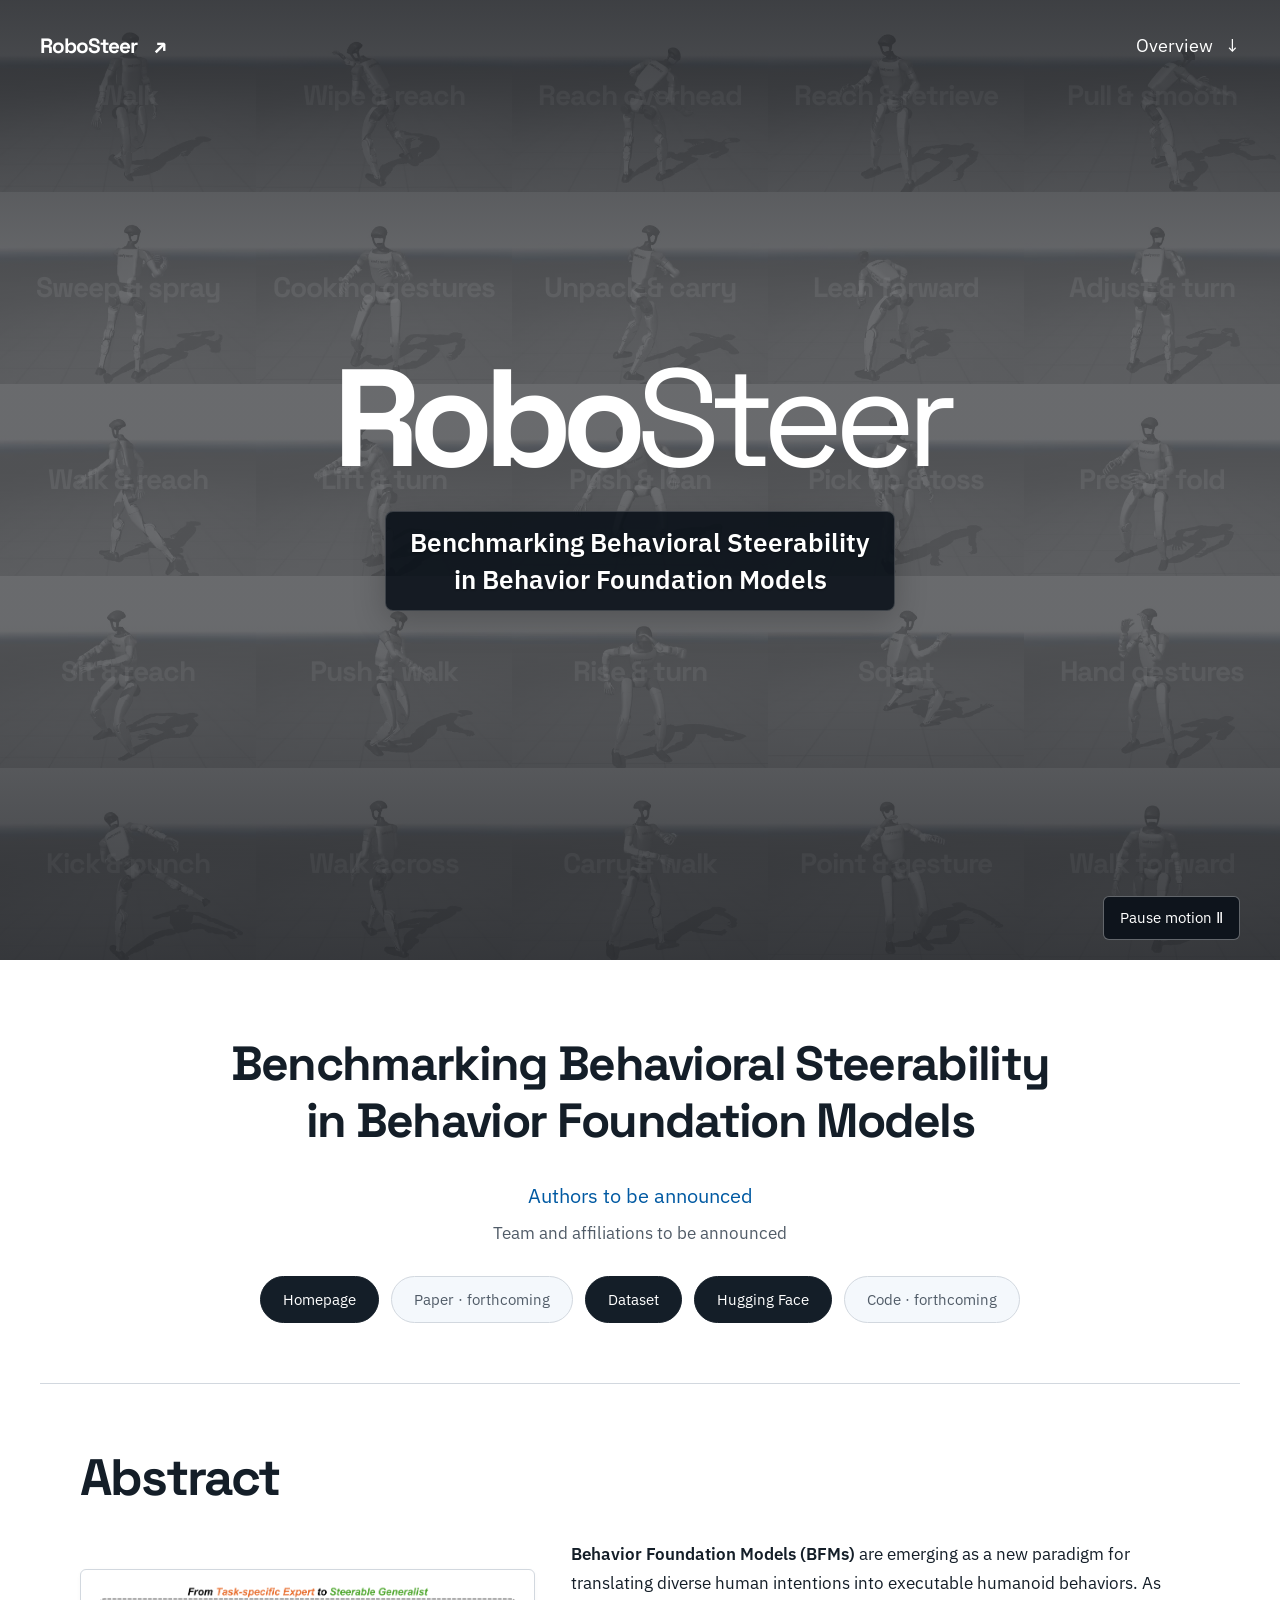
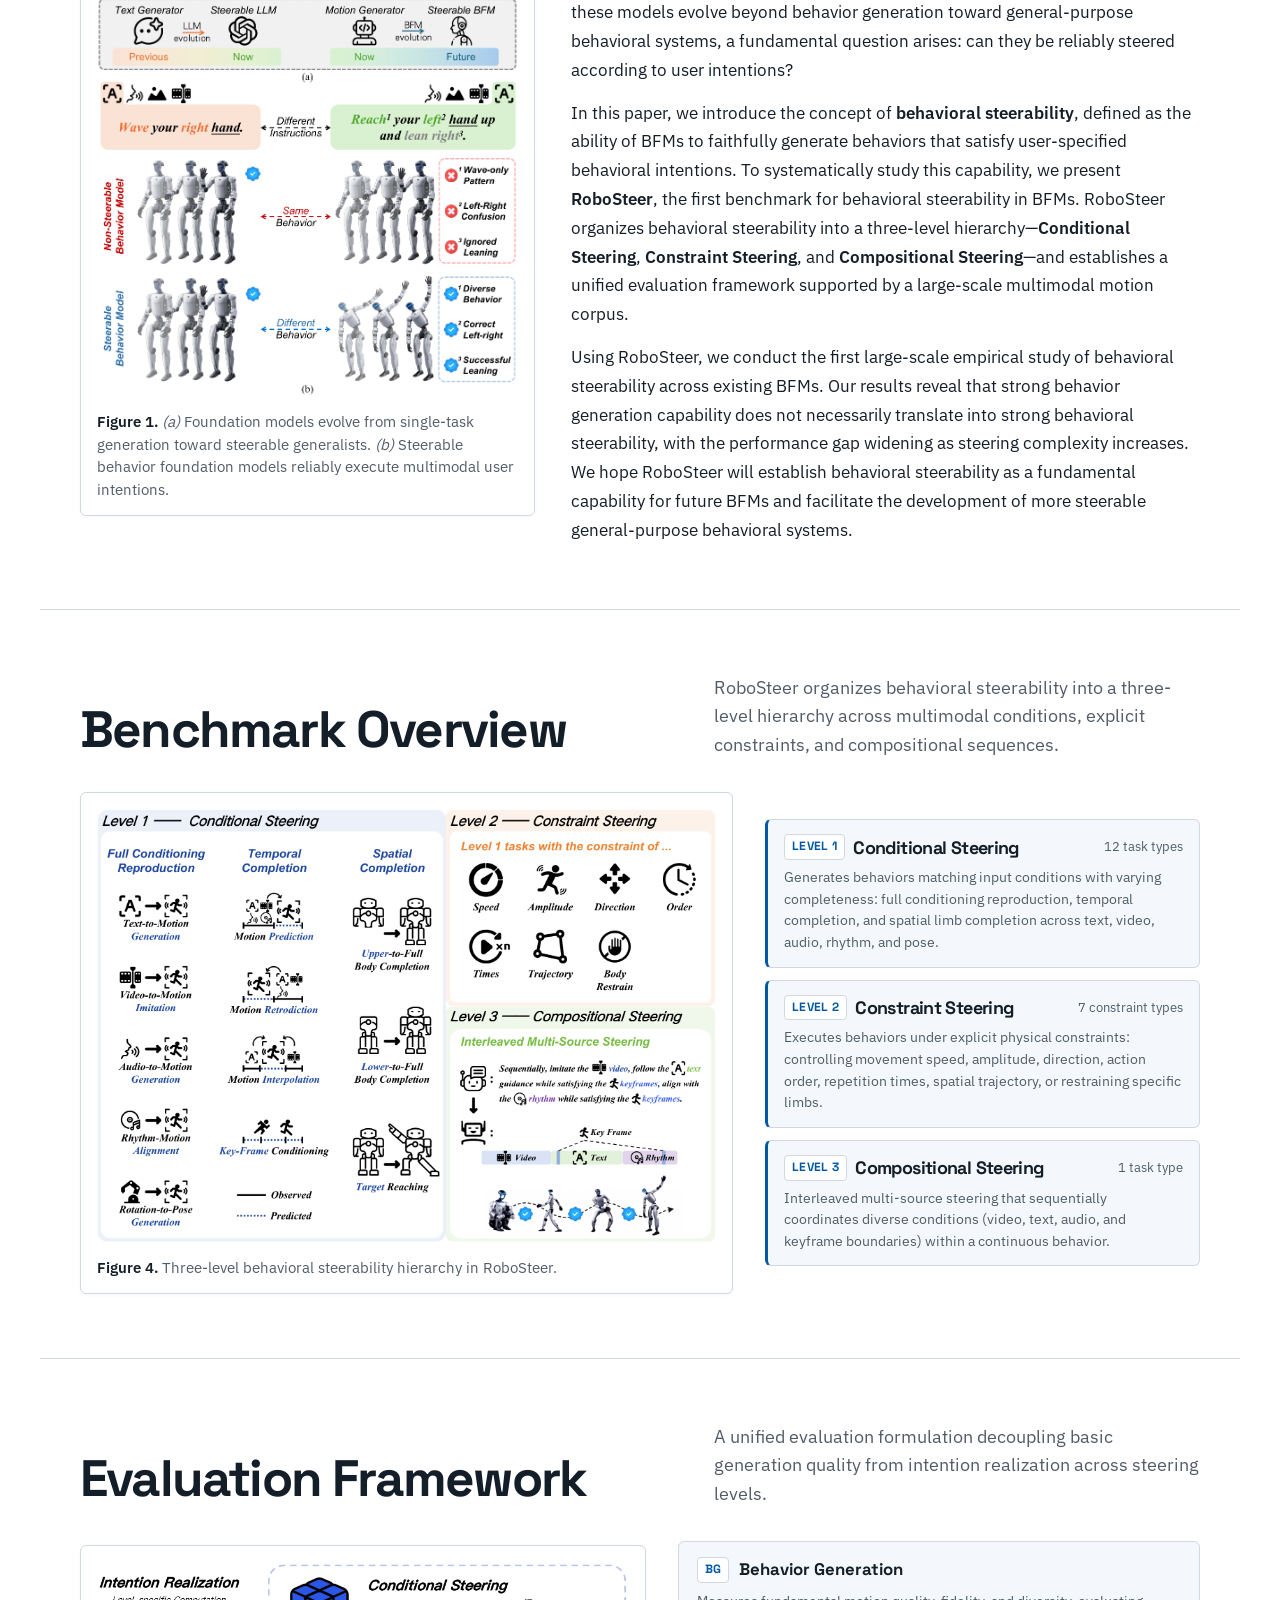
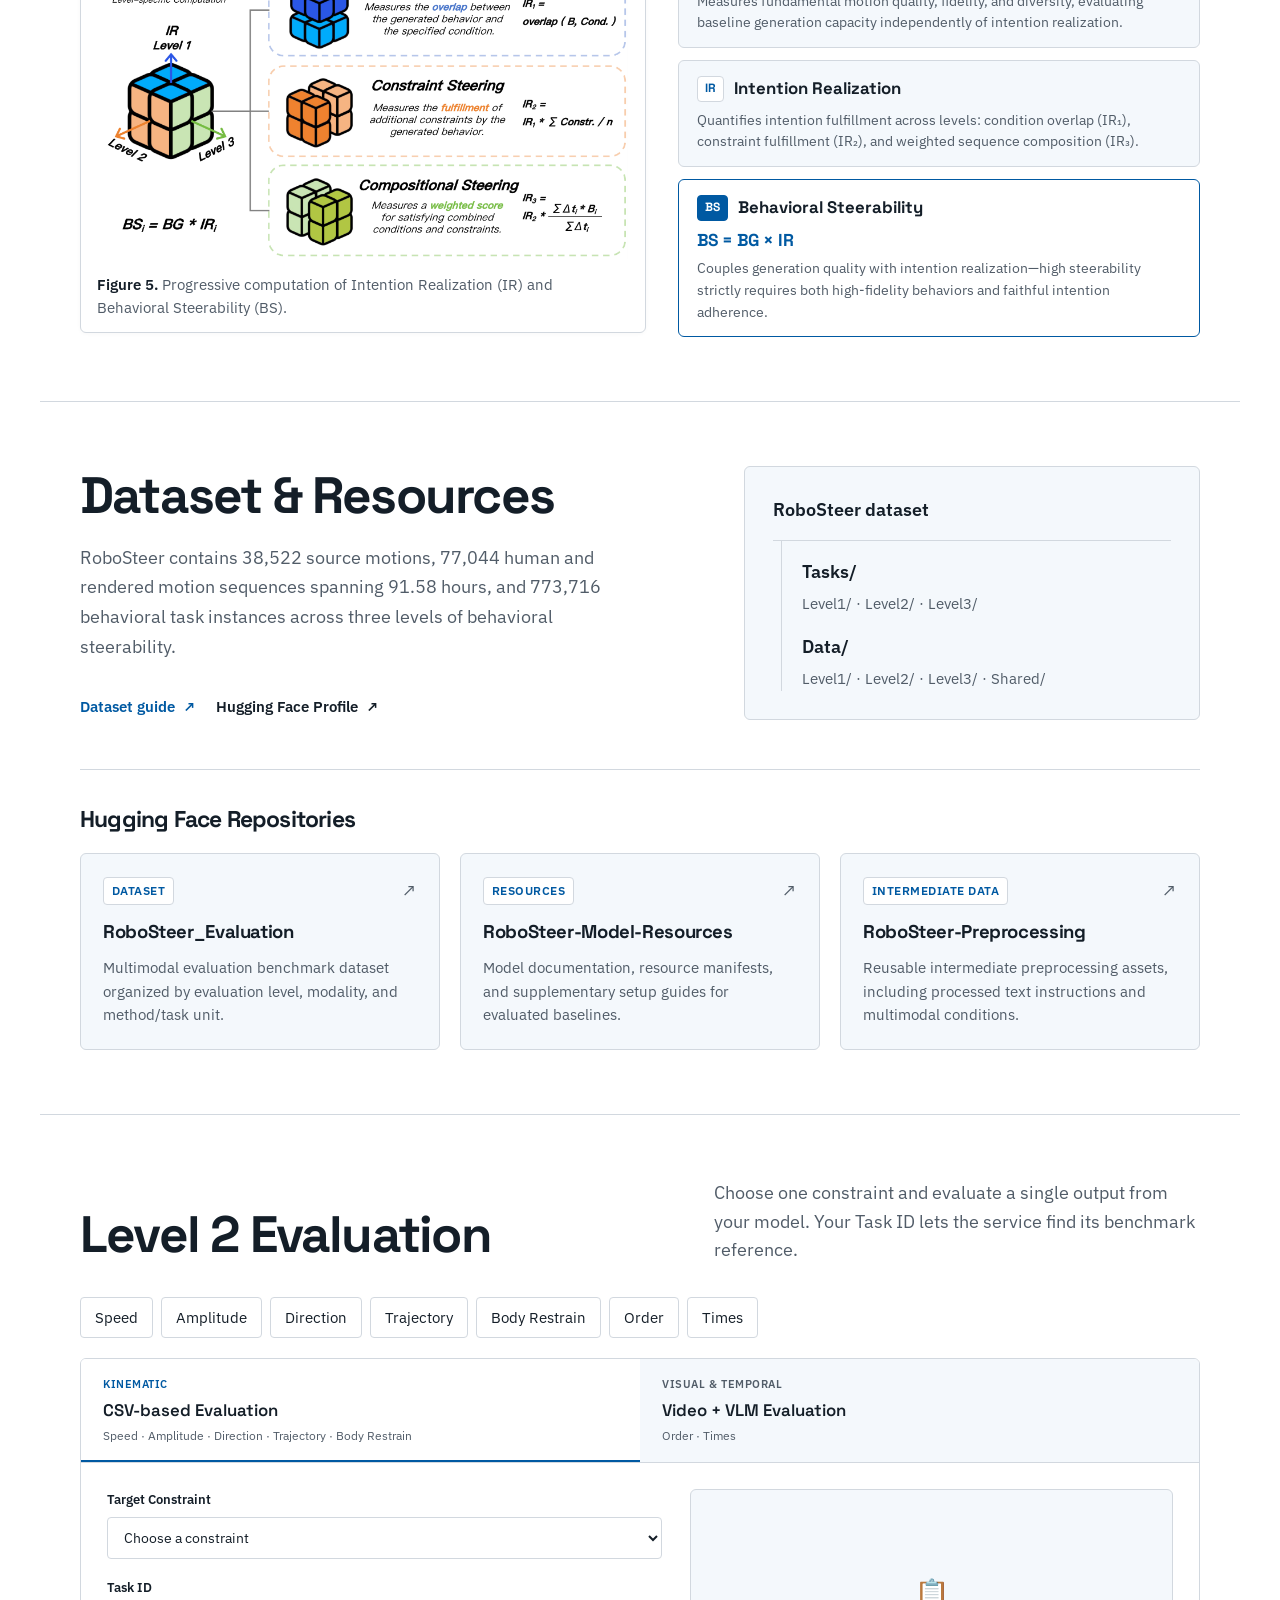
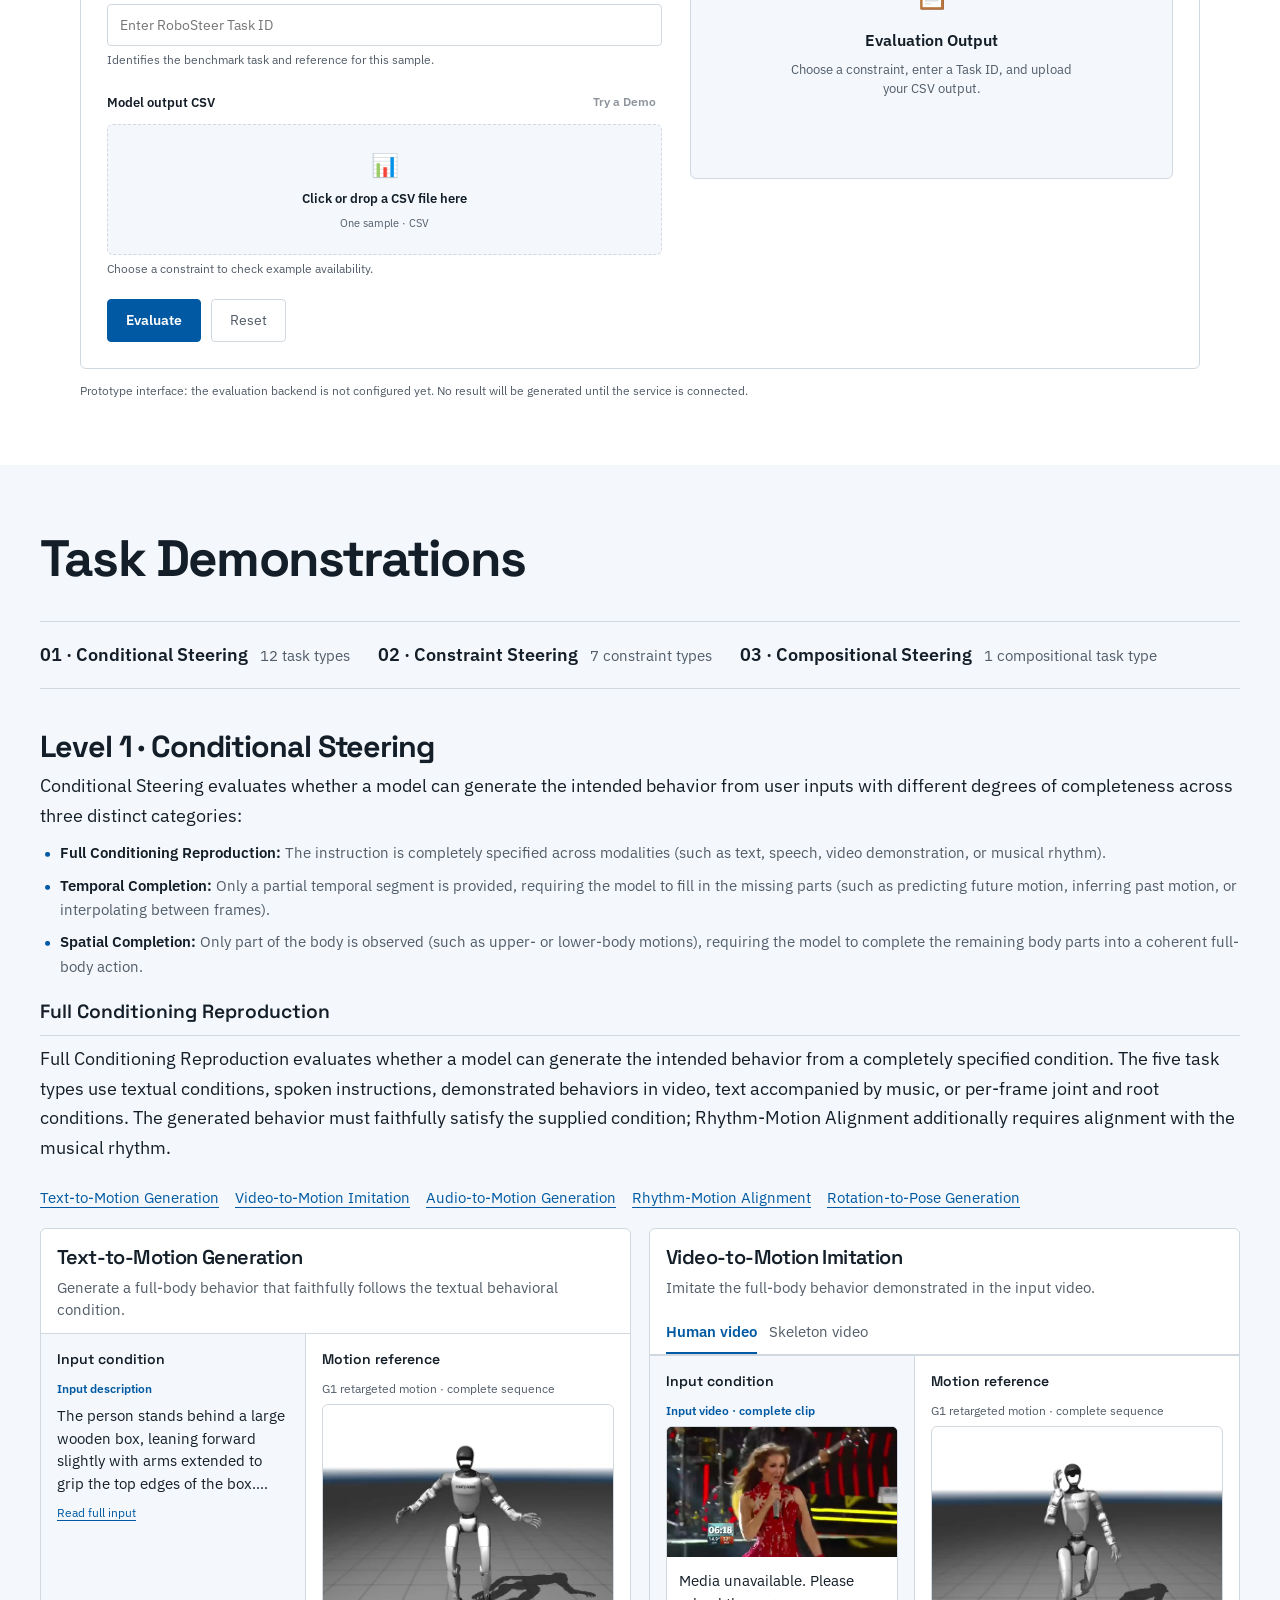
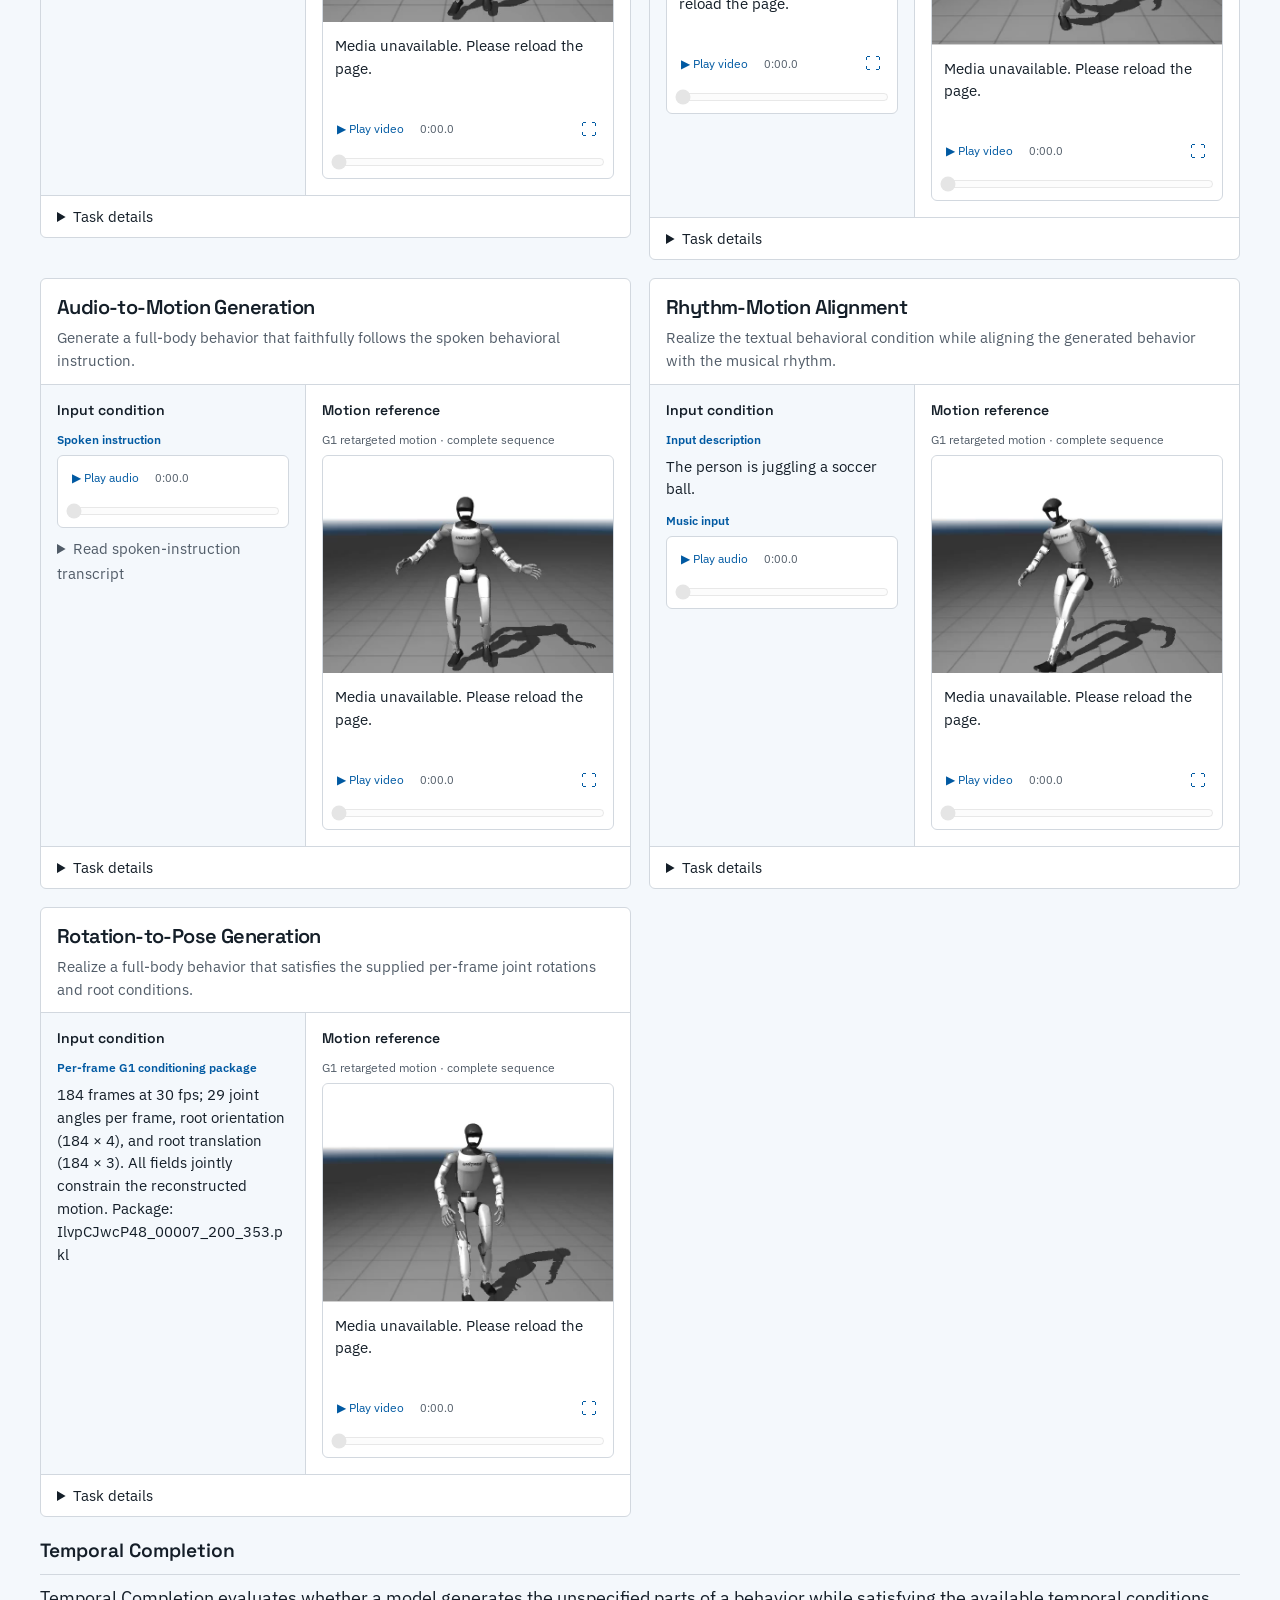
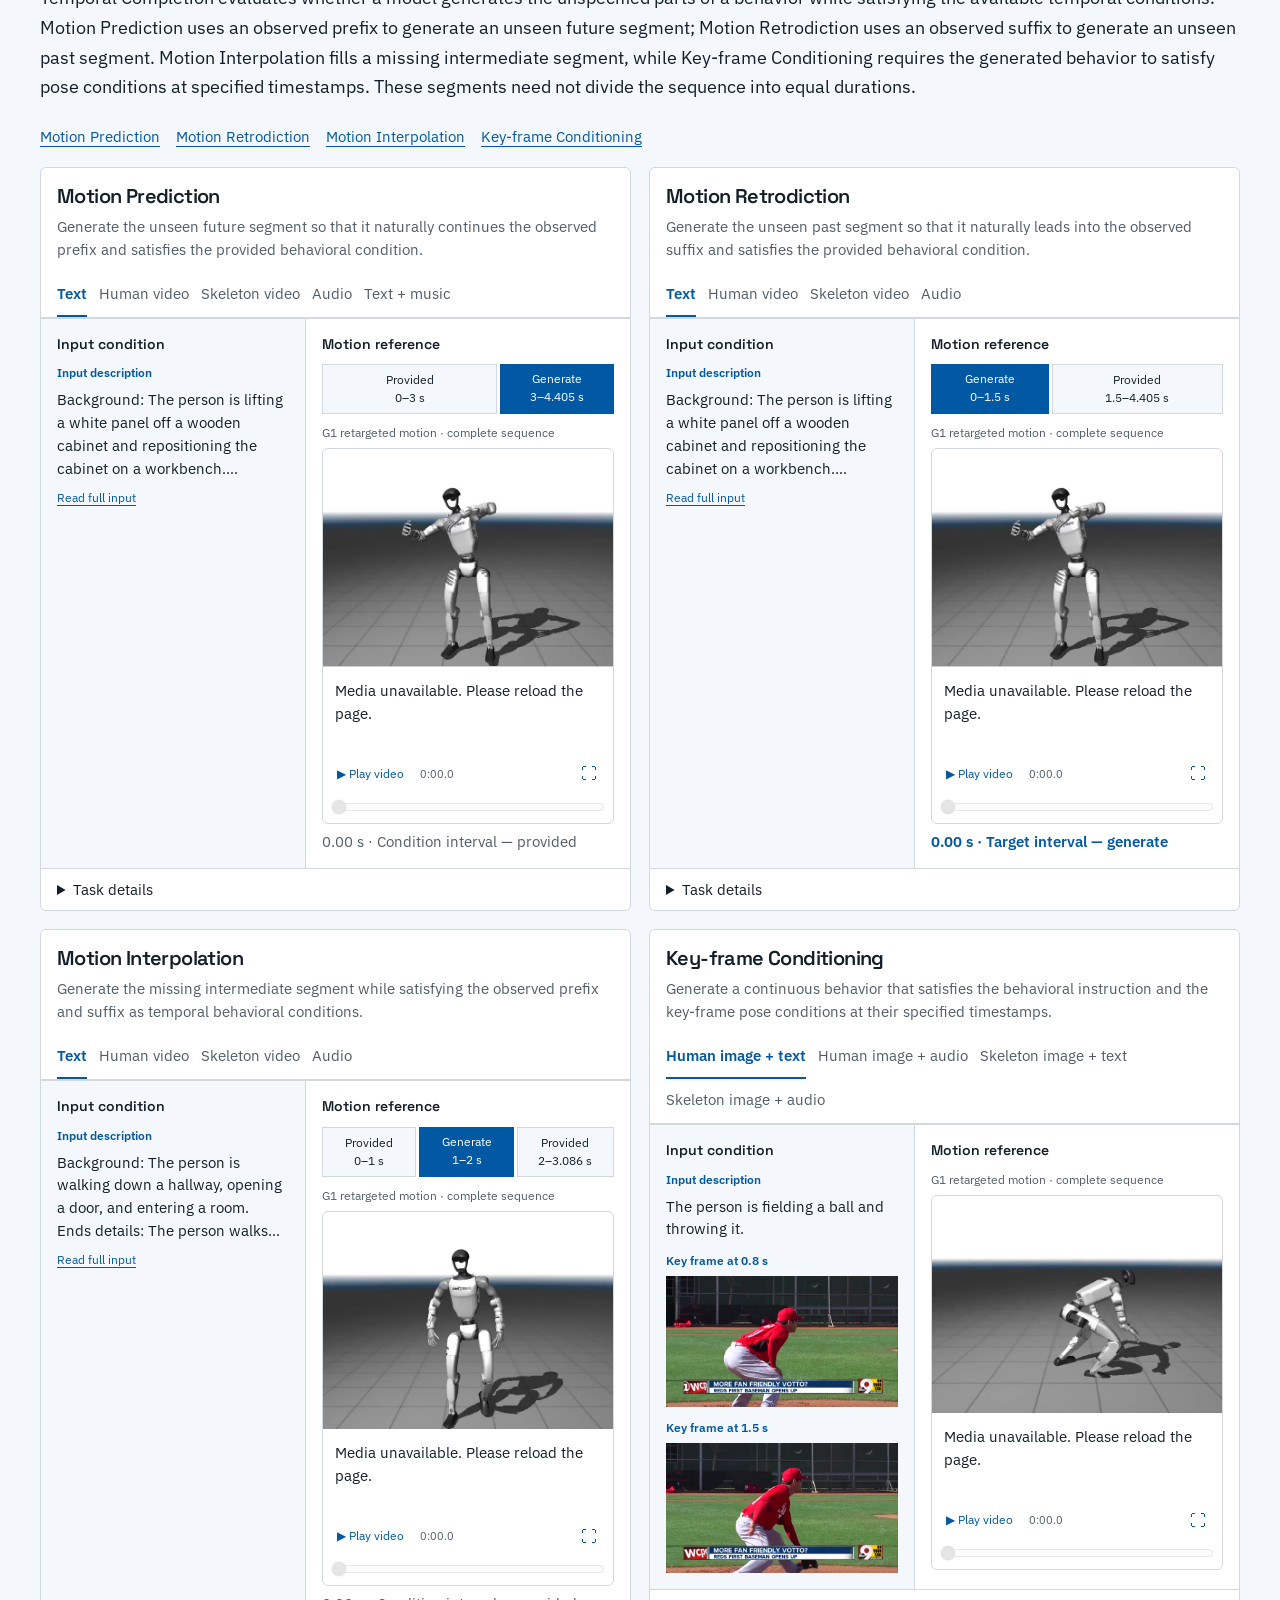
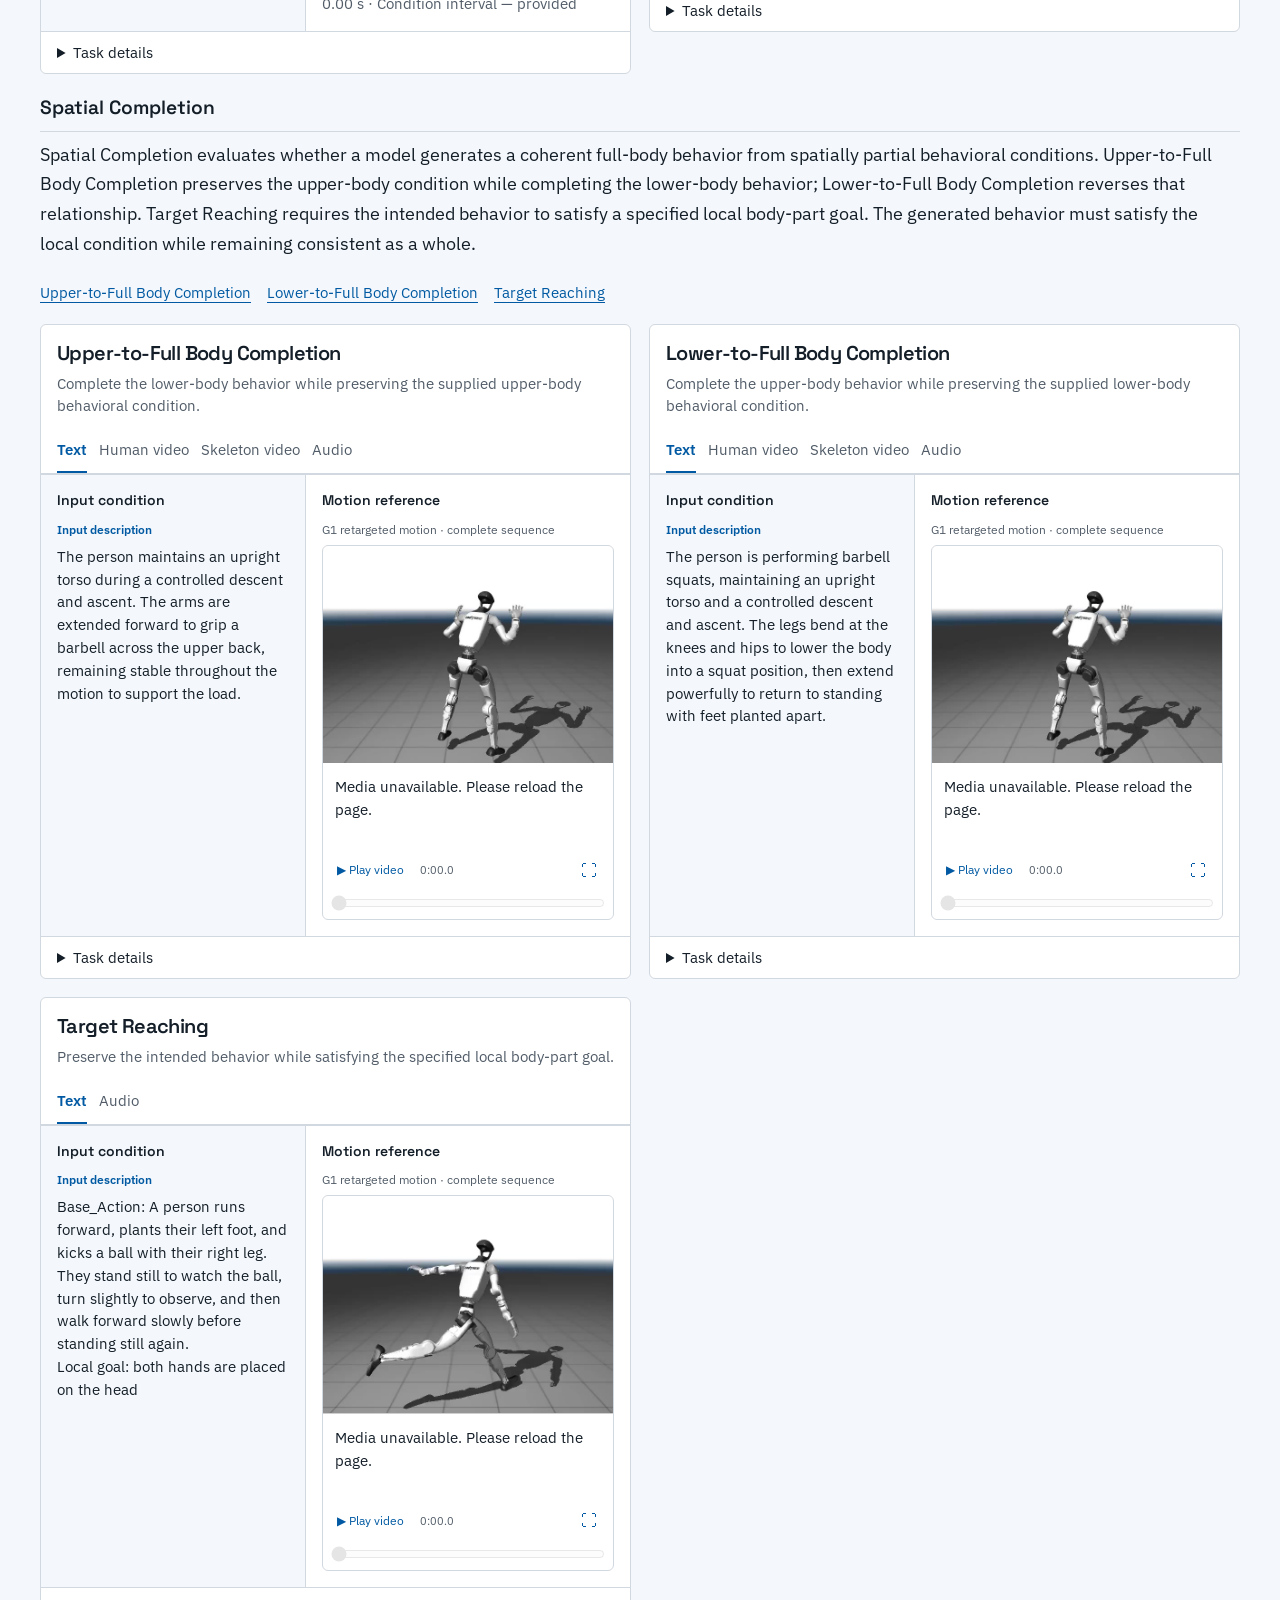
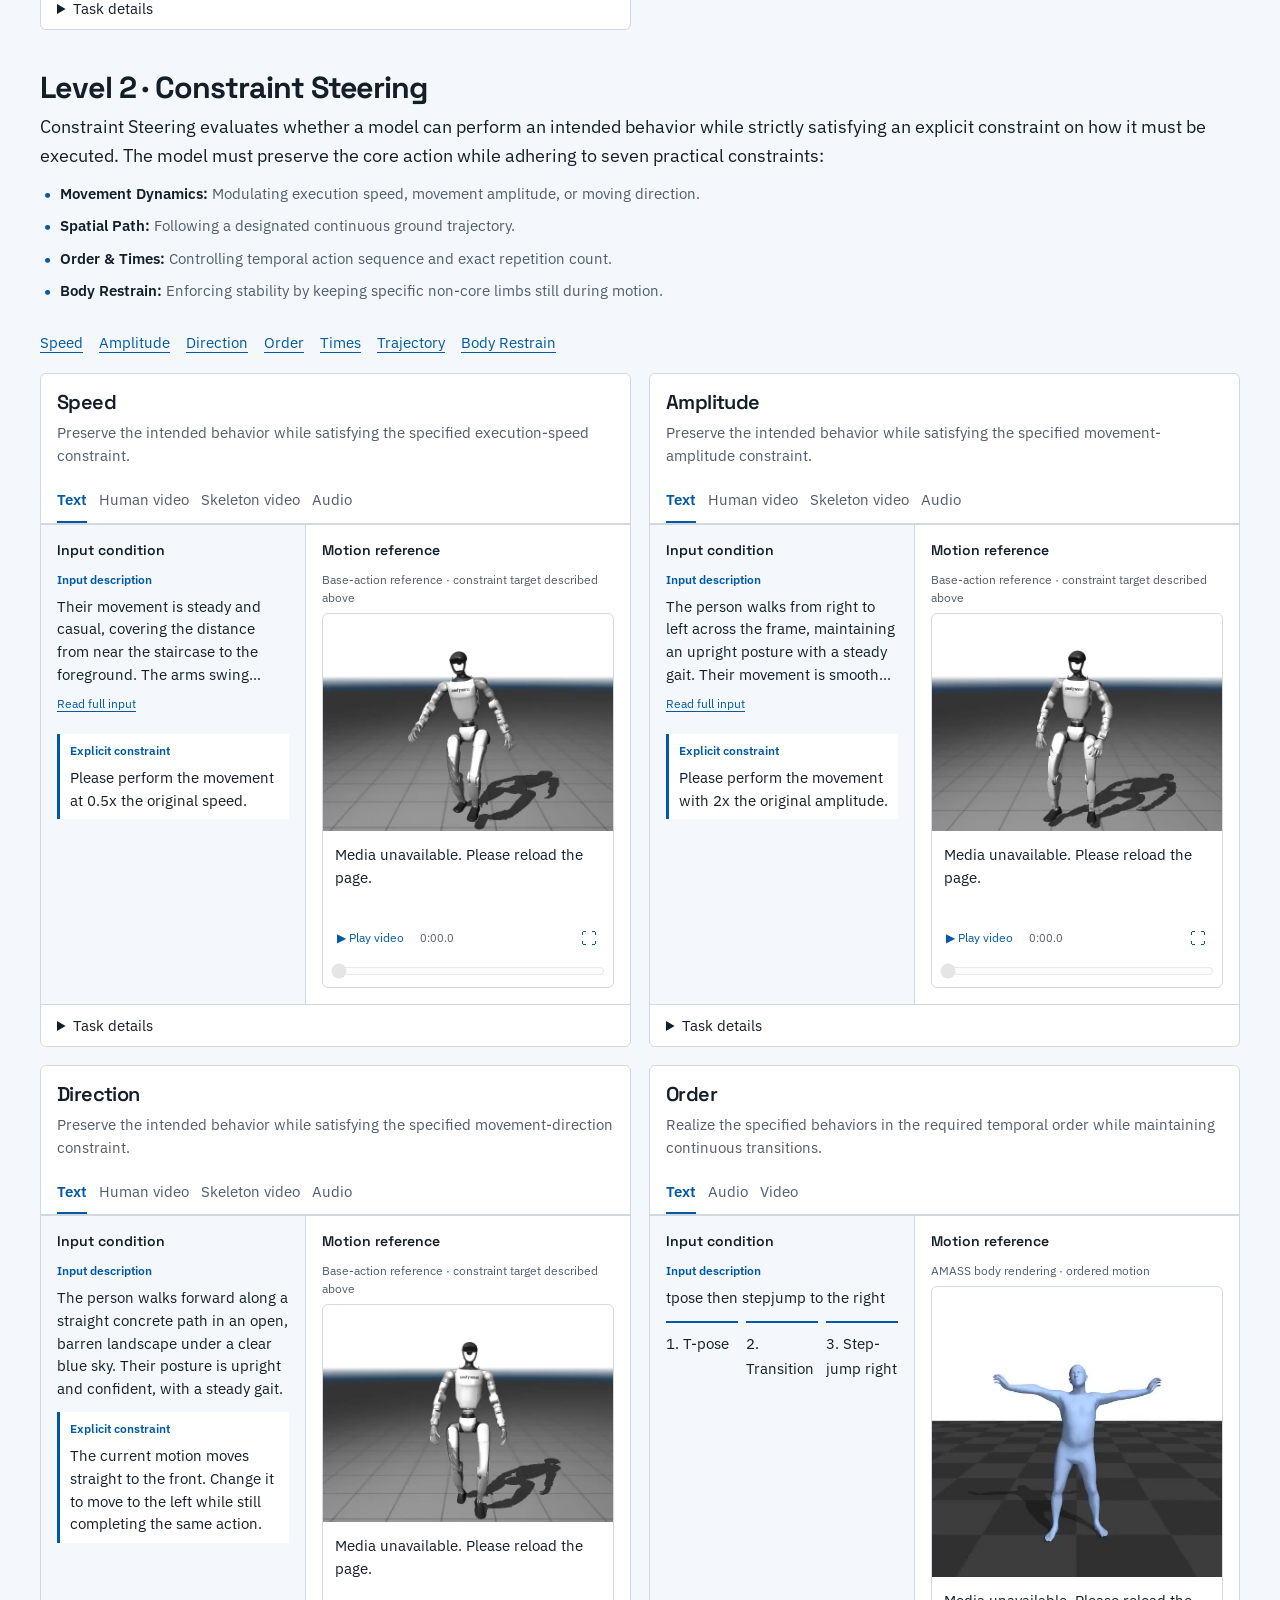
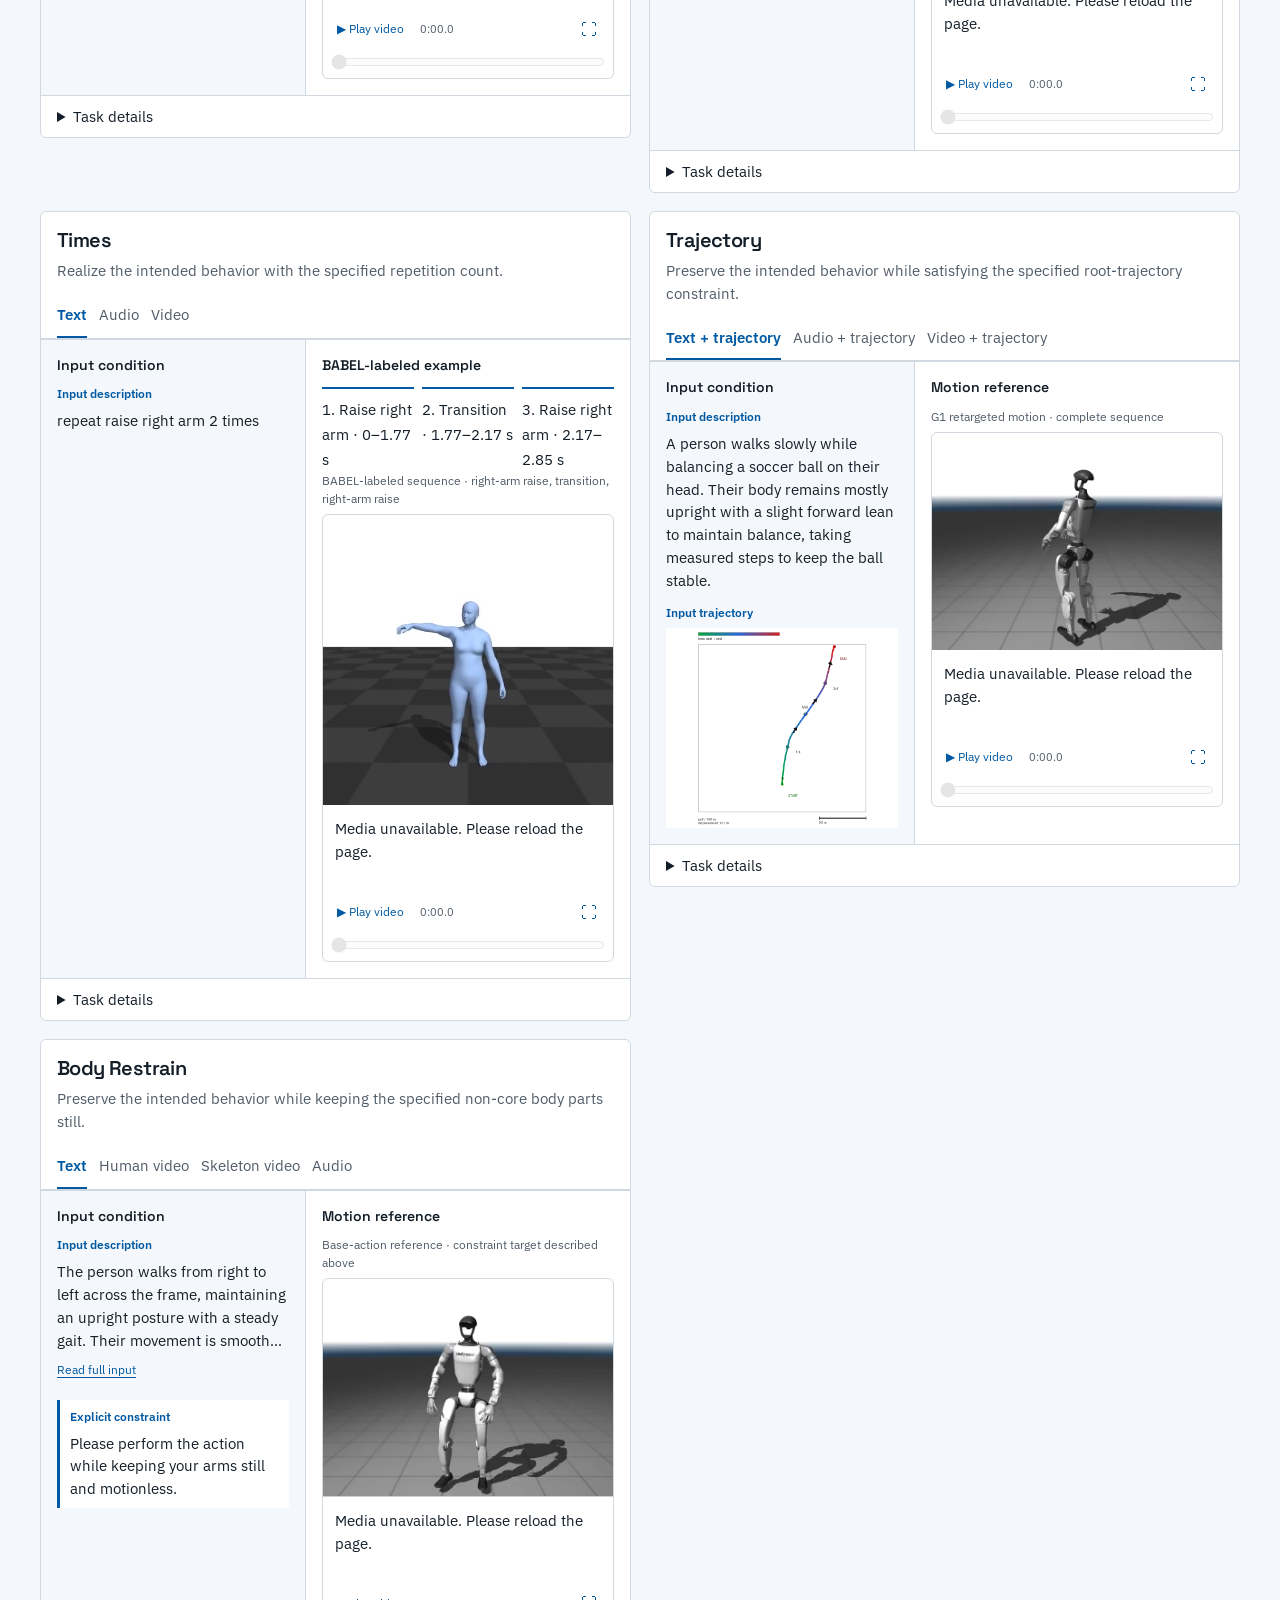
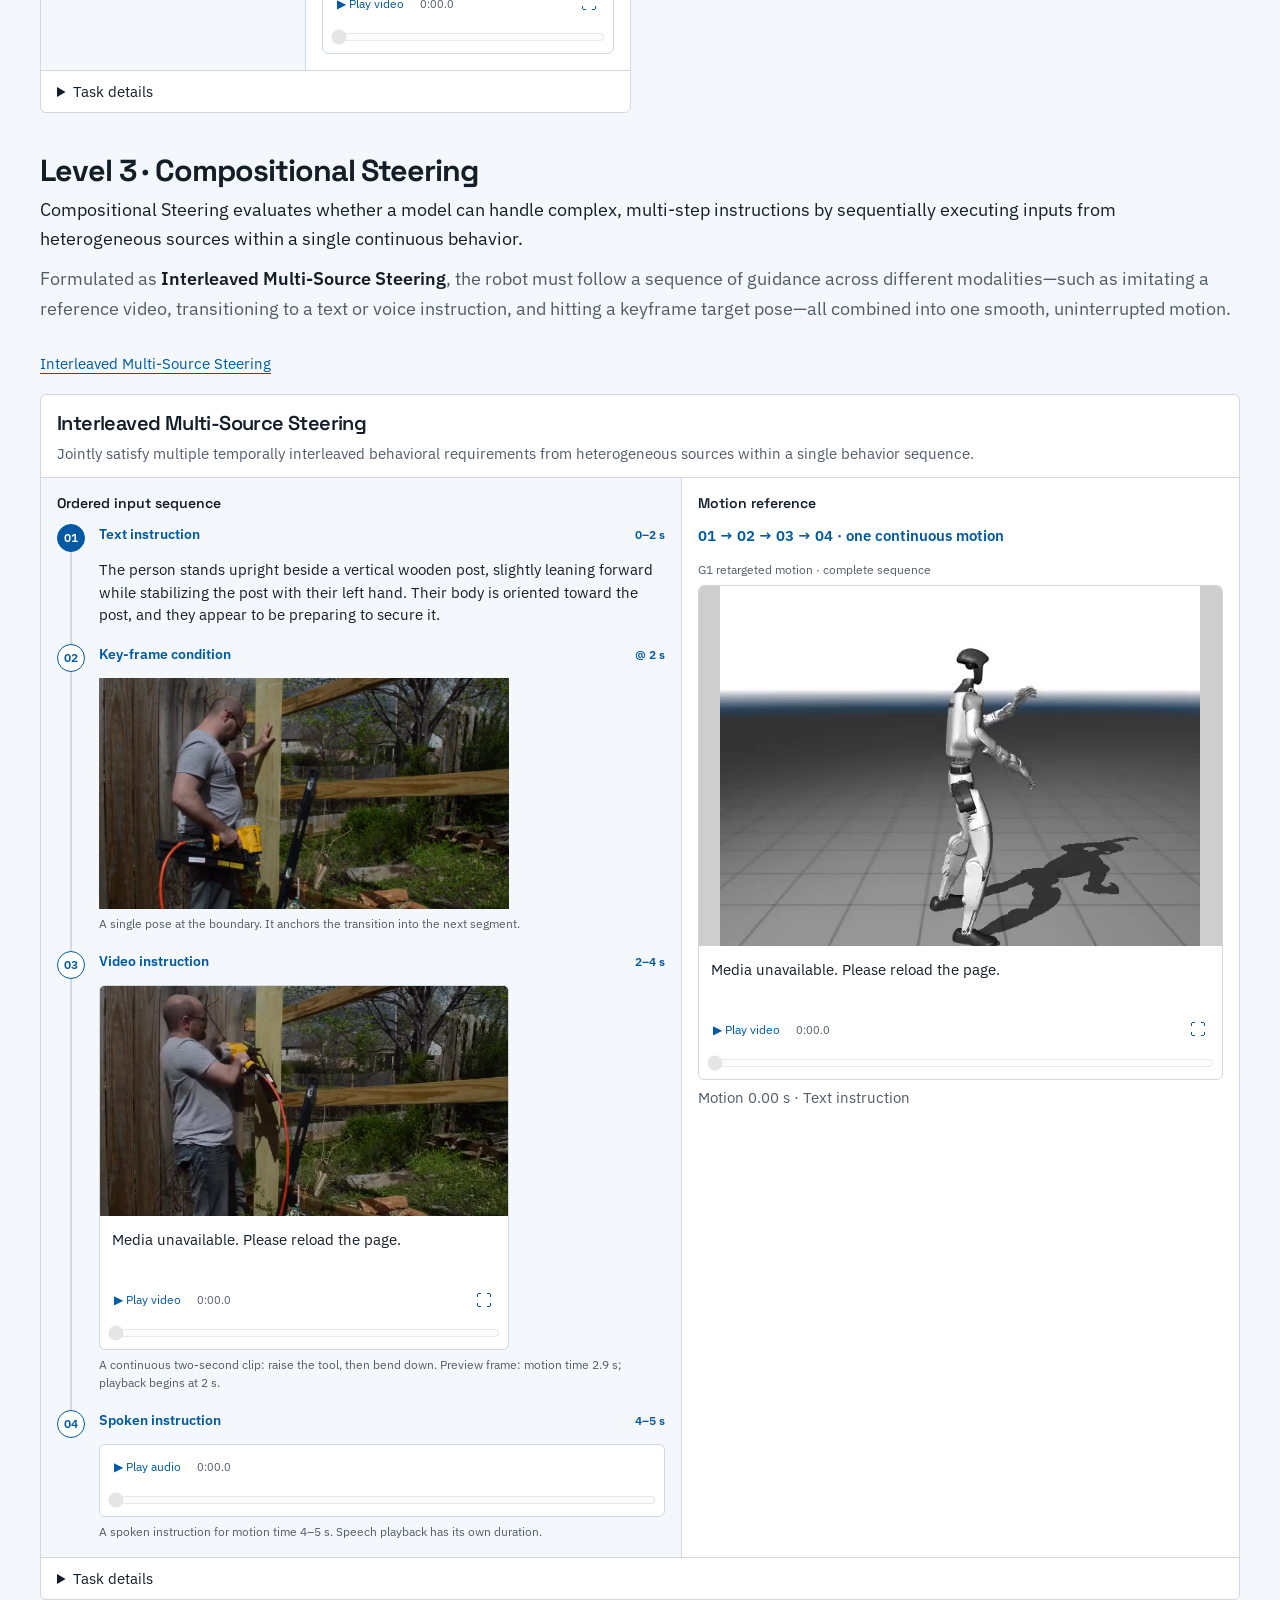
==== commit 5897d85b: "Improve hero subtitle contrast" ====
--- a/index.html
+++ b/index.html
@@ -12,7 +12,7 @@
   <link rel="icon" href="assets/favicon.svg" type="image/svg+xml">
   <link rel="stylesheet" href="assets/fonts/fonts.css">
   <link rel="stylesheet" href="tokens.css">
-  <link rel="stylesheet" href="styles.css?v=level2-20261002">
+  <link rel="stylesheet" href="styles.css?v=hero-subtitle-20261003">
   <script src="site-content.js?v=20260930-v3" defer></script>
   <script src="script.js?v=20260930-v3" defer></script>
   <script src="evaluation-config.js?v=level2-20261002" defer></script>
--- a/styles.css
+++ b/styles.css
@@ -31,7 +31,7 @@
 .hero-copy { padding: 100px 24px; text-align: center; }
 .hero-copy h1 { font-size: clamp(4rem, 10.8vw, 10rem); font-weight: 650; line-height: 1; margin-bottom: 24px; letter-spacing: -.075em; }
 .hero-copy h1 span { font-weight: 400; }
-.hero-copy p { font-size: clamp(1.125rem, 2vw, 1.75rem); line-height: 1.45; max-width: 840px; margin: 0 auto; color: var(--color-white); }
+.hero-copy p { position: relative; width: fit-content; max-width: 840px; margin: 0 auto; padding: 12px 24px; border: 1px solid oklch(100% 0 0 / .18); border-radius: 8px; background: oklch(14% 0.025 250 / .82); box-shadow: 0 10px 32px oklch(0% 0 0 / .22); color: var(--color-white); font-size: clamp(1.125rem, 2vw, 1.75rem); font-weight: 600; line-height: 1.45; text-shadow: 0 1px 2px oklch(0% 0 0 / .4); text-wrap: balance; }
 .hero-bottom { position: absolute; bottom: 20px; left: 40px; right: 40px; display: flex; align-items: center; justify-content: flex-end; gap: 16px; font-size: var(--text-sm); }
 .hero-bottom p { margin: 0; color: var(--color-hero-muted); }
 .hero-bottom button { background: var(--color-dark); color: var(--color-white); border: 1px solid var(--color-hero-line); padding: 8px 16px; min-height: 44px; border-radius: var(--radius-sm); white-space: nowrap; }
@@ -326,7 +326,7 @@
   .hero-nav>a:last-child { font-size: var(--text-sm); }
   .hero-copy { padding: 100px 20px; }
   .hero-copy h1 { font-size: clamp(3.2rem, 12vw, 5.5rem); }
-  .hero-copy p { font-size: clamp(1.05rem, 3.8vw, 1.25rem); }
+  .hero-copy p { padding: 12px 16px; font-size: clamp(1.05rem, 3.8vw, 1.25rem); }
   .hero-bottom { left: 20px; right: 20px; align-items: flex-end; }
   .hero-bottom p { max-width: 145px; }
   .section { padding: 48px 24px; }
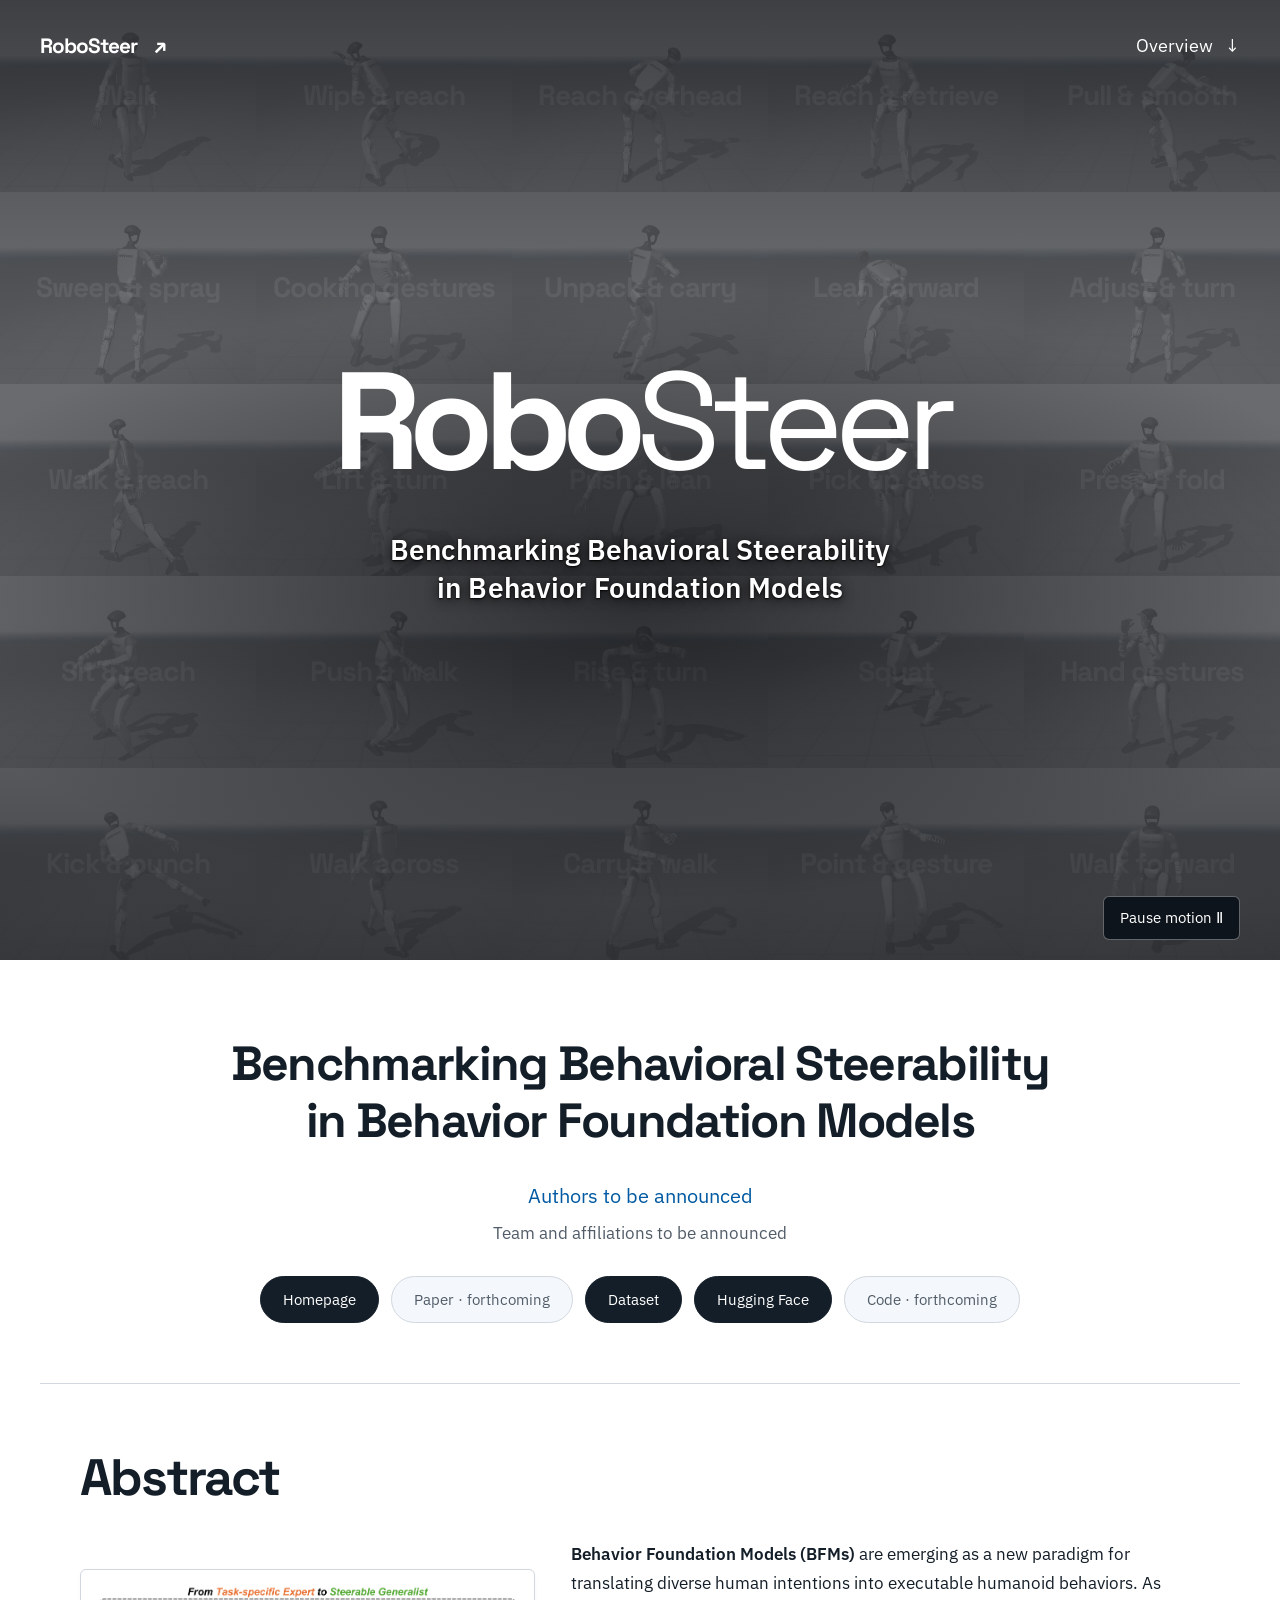
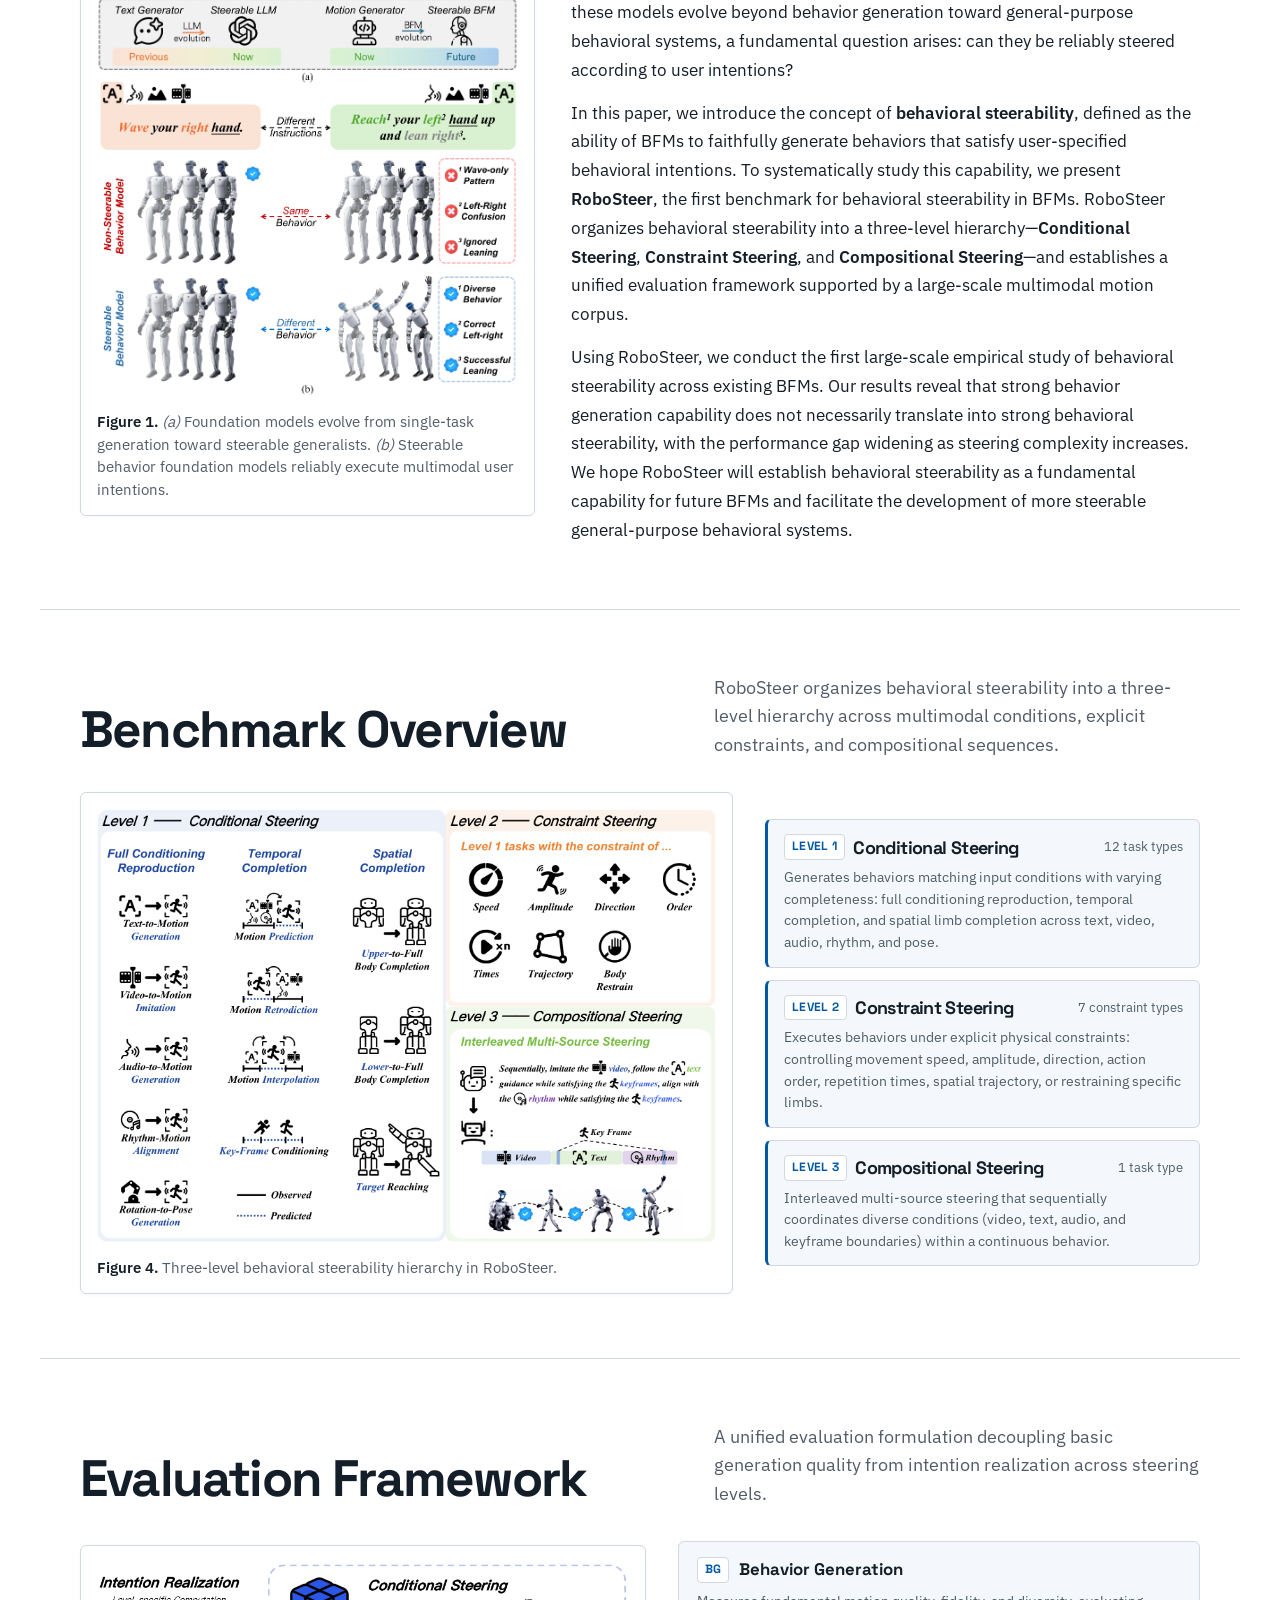
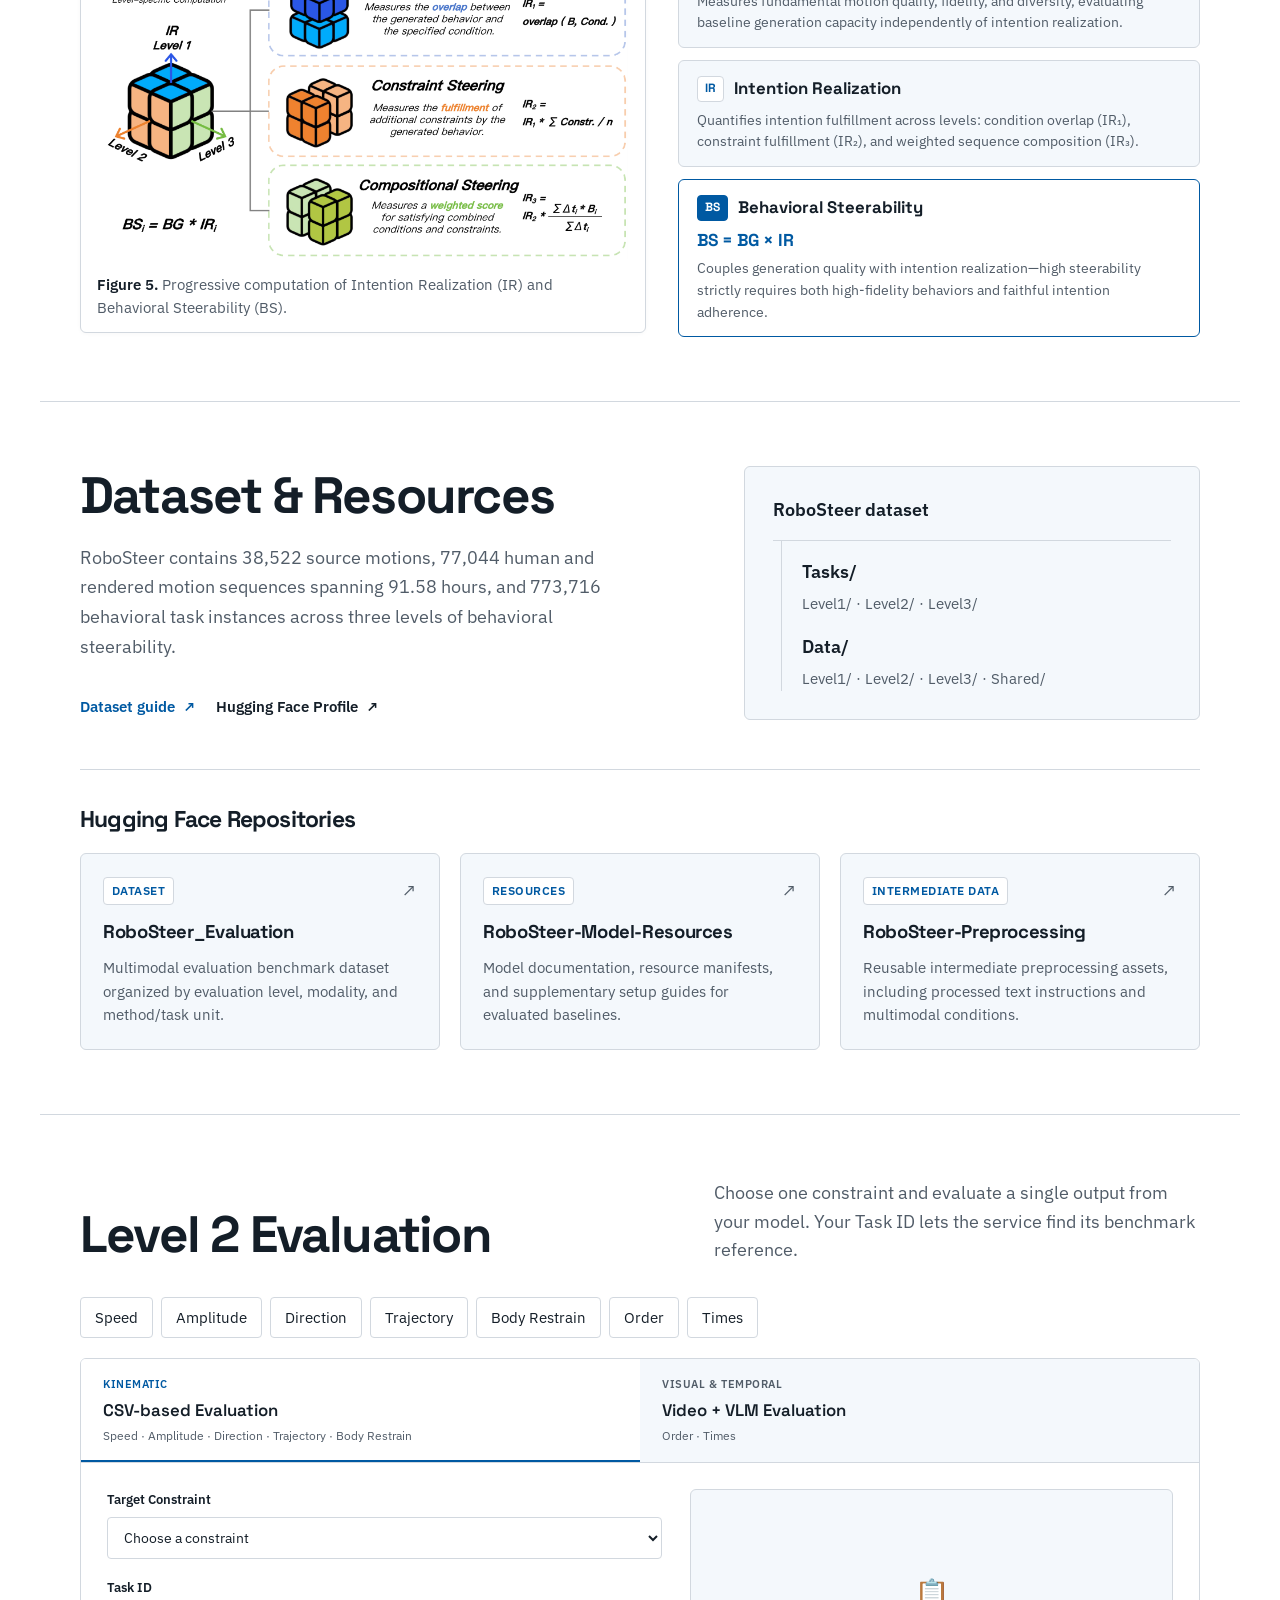
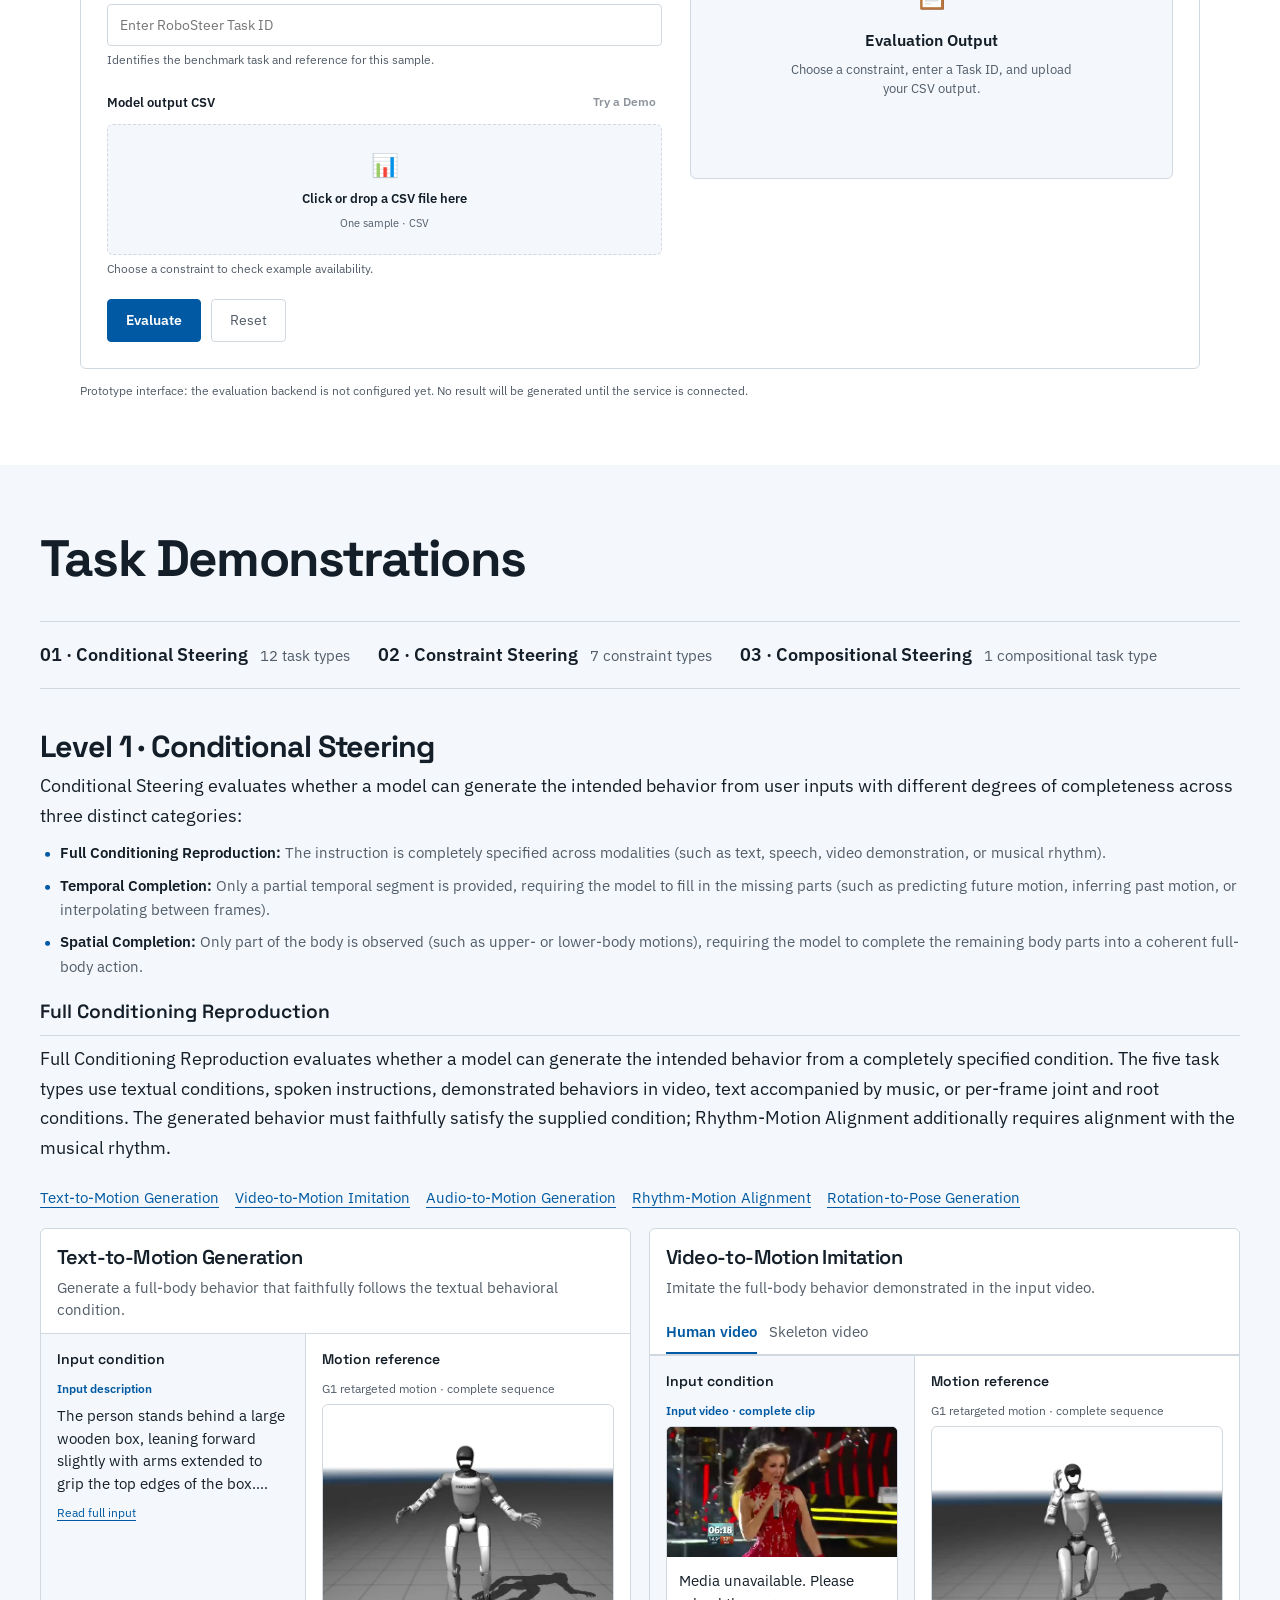
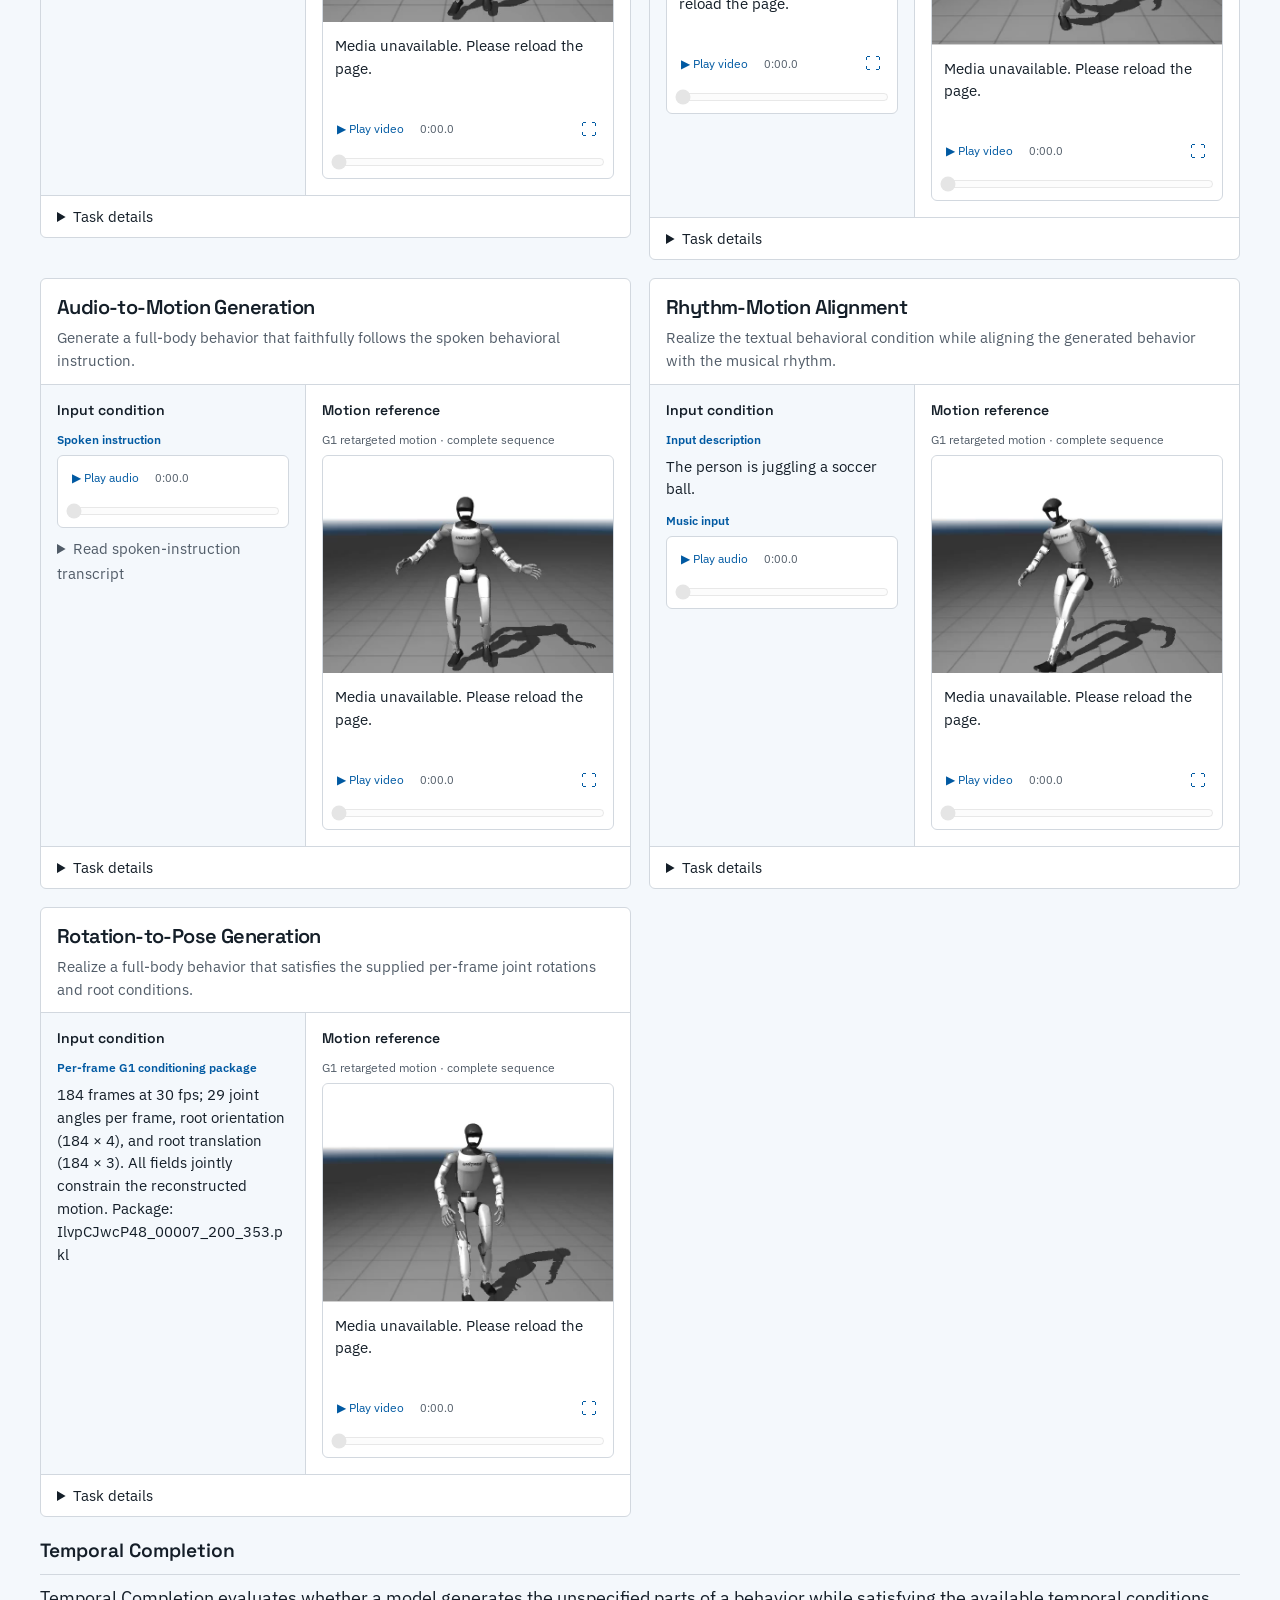
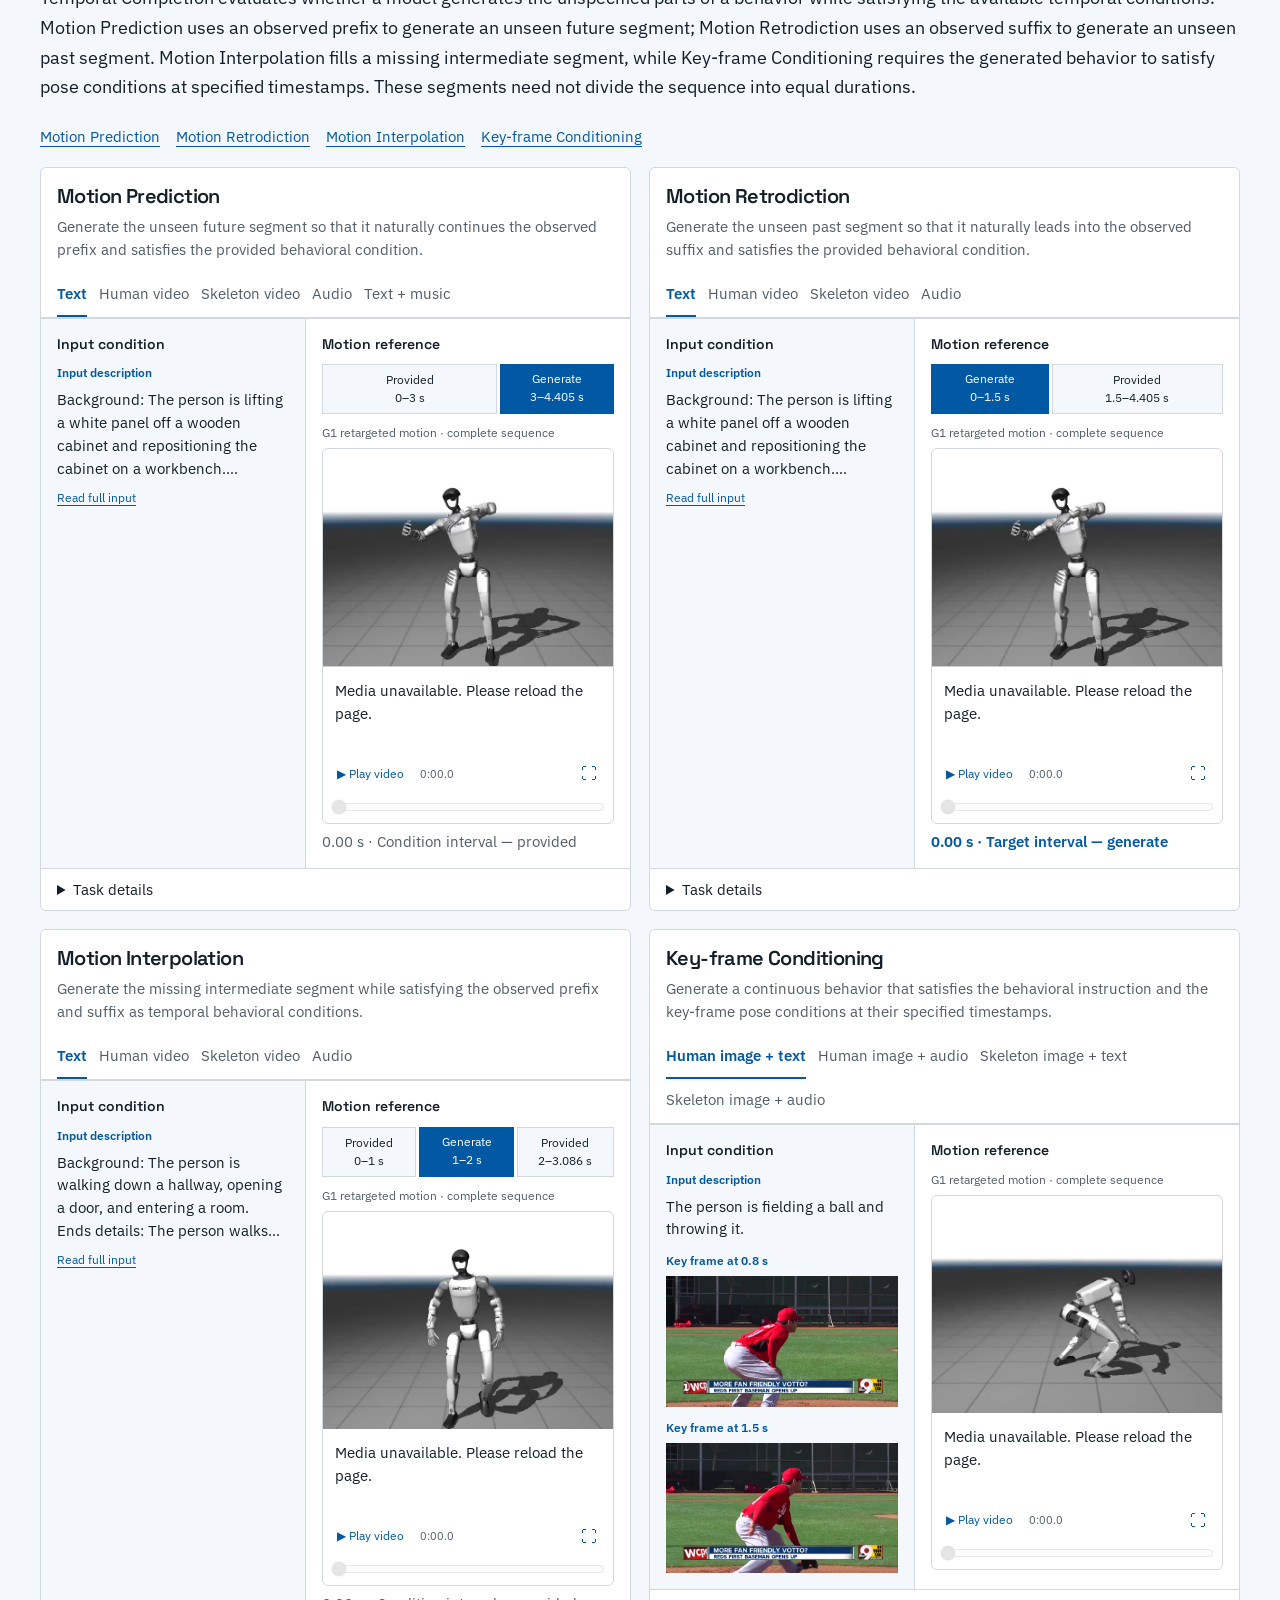
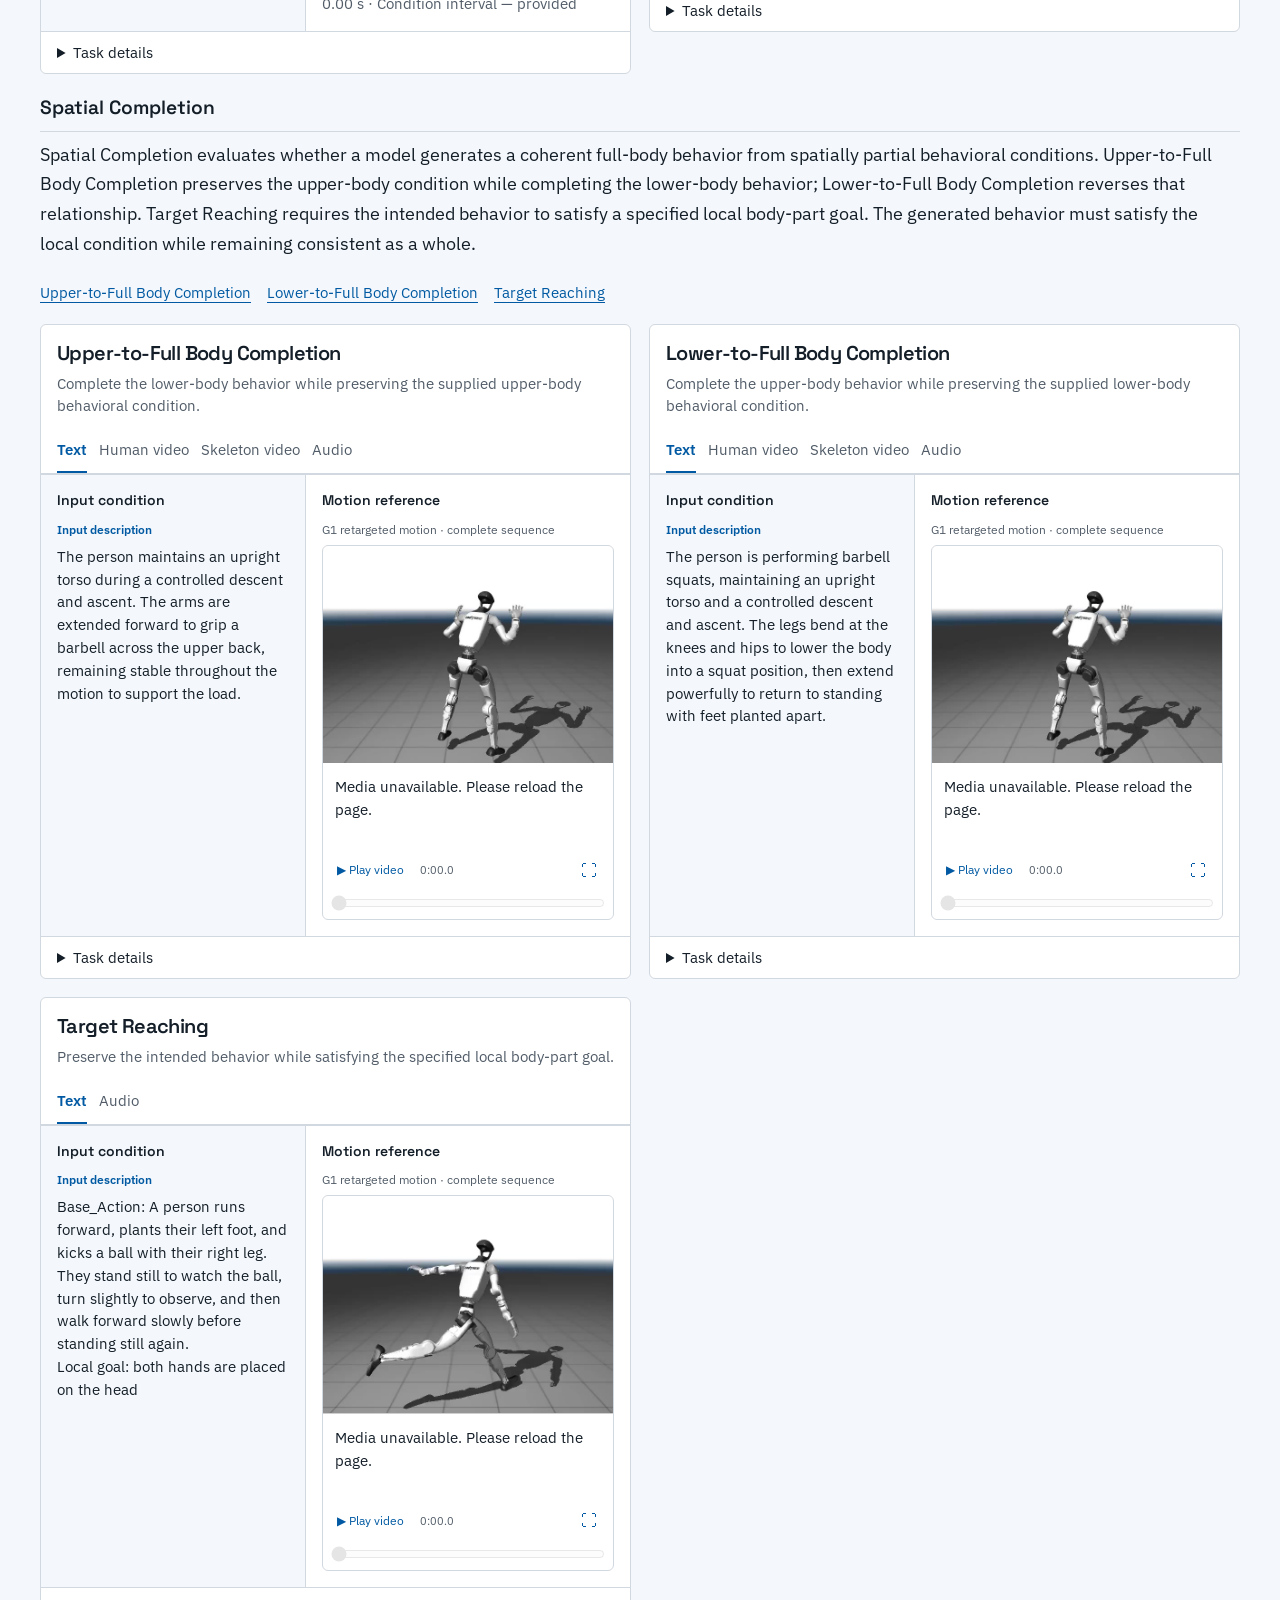
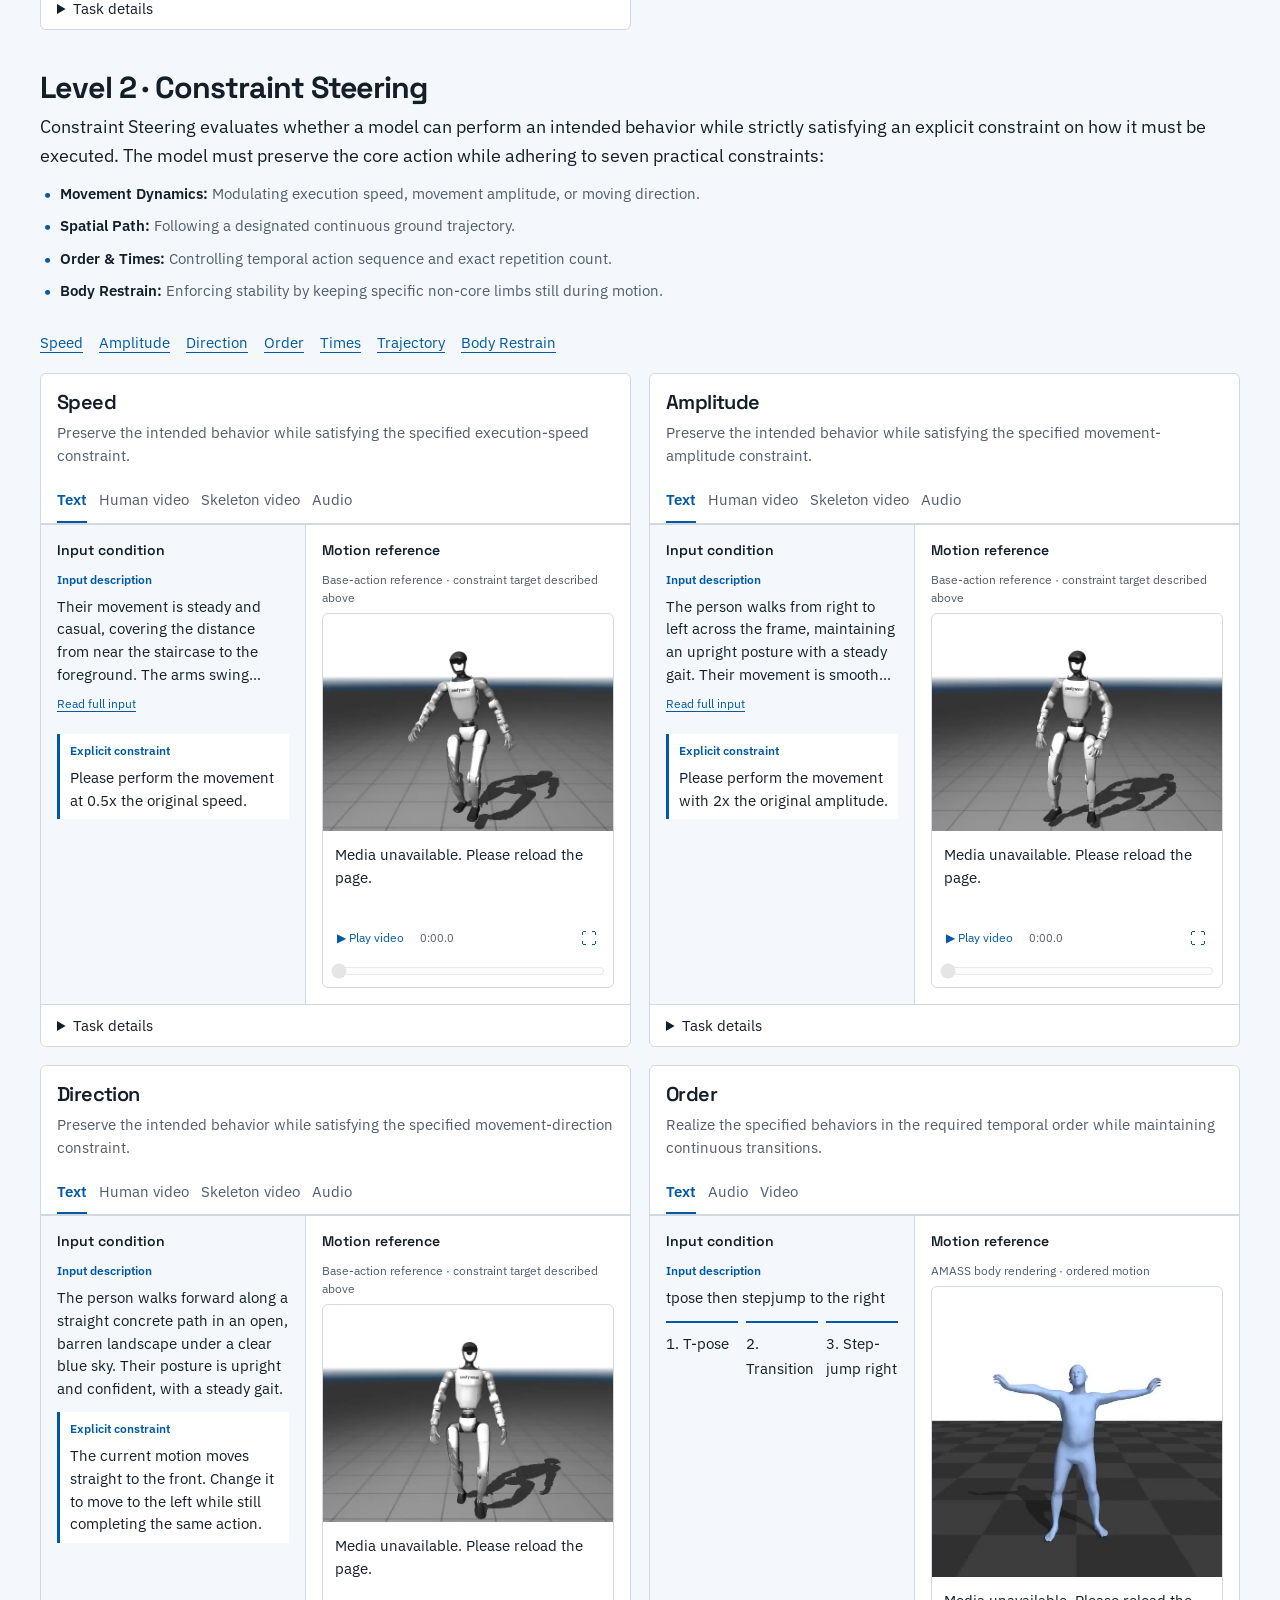
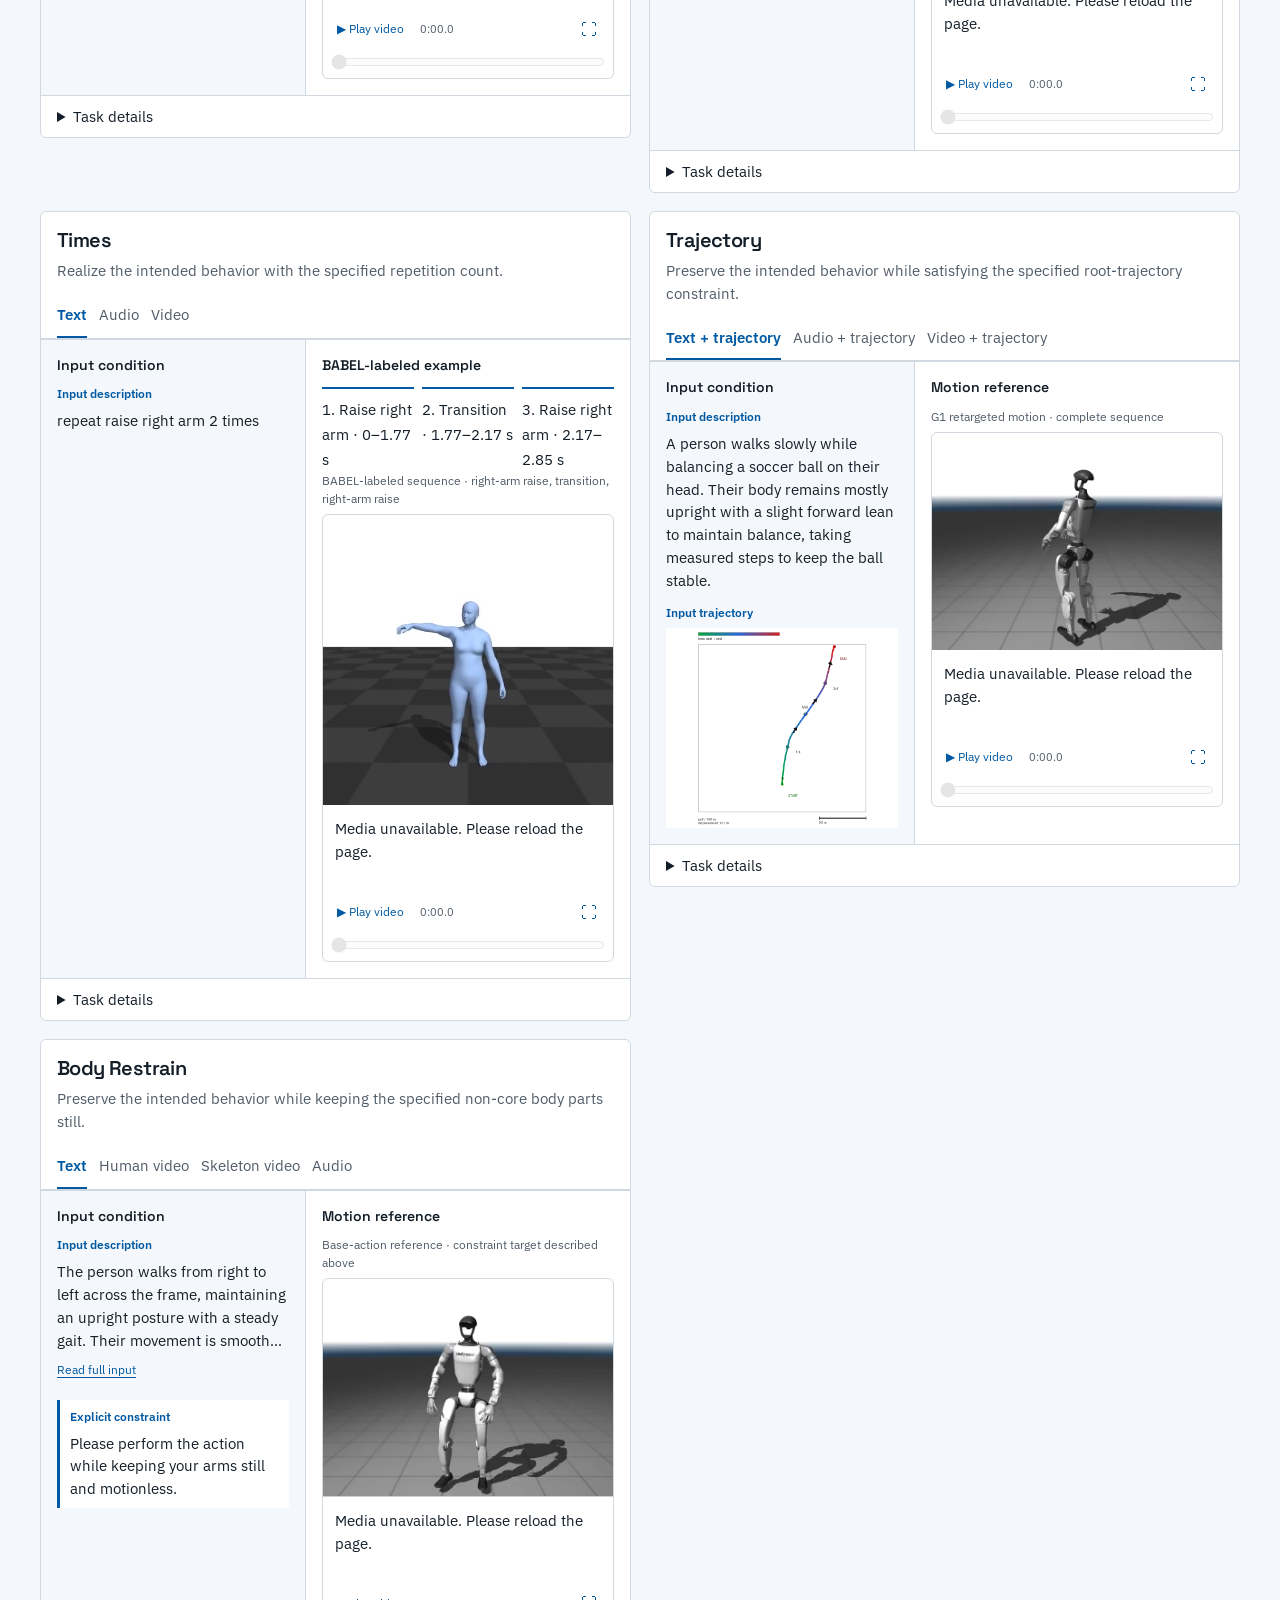
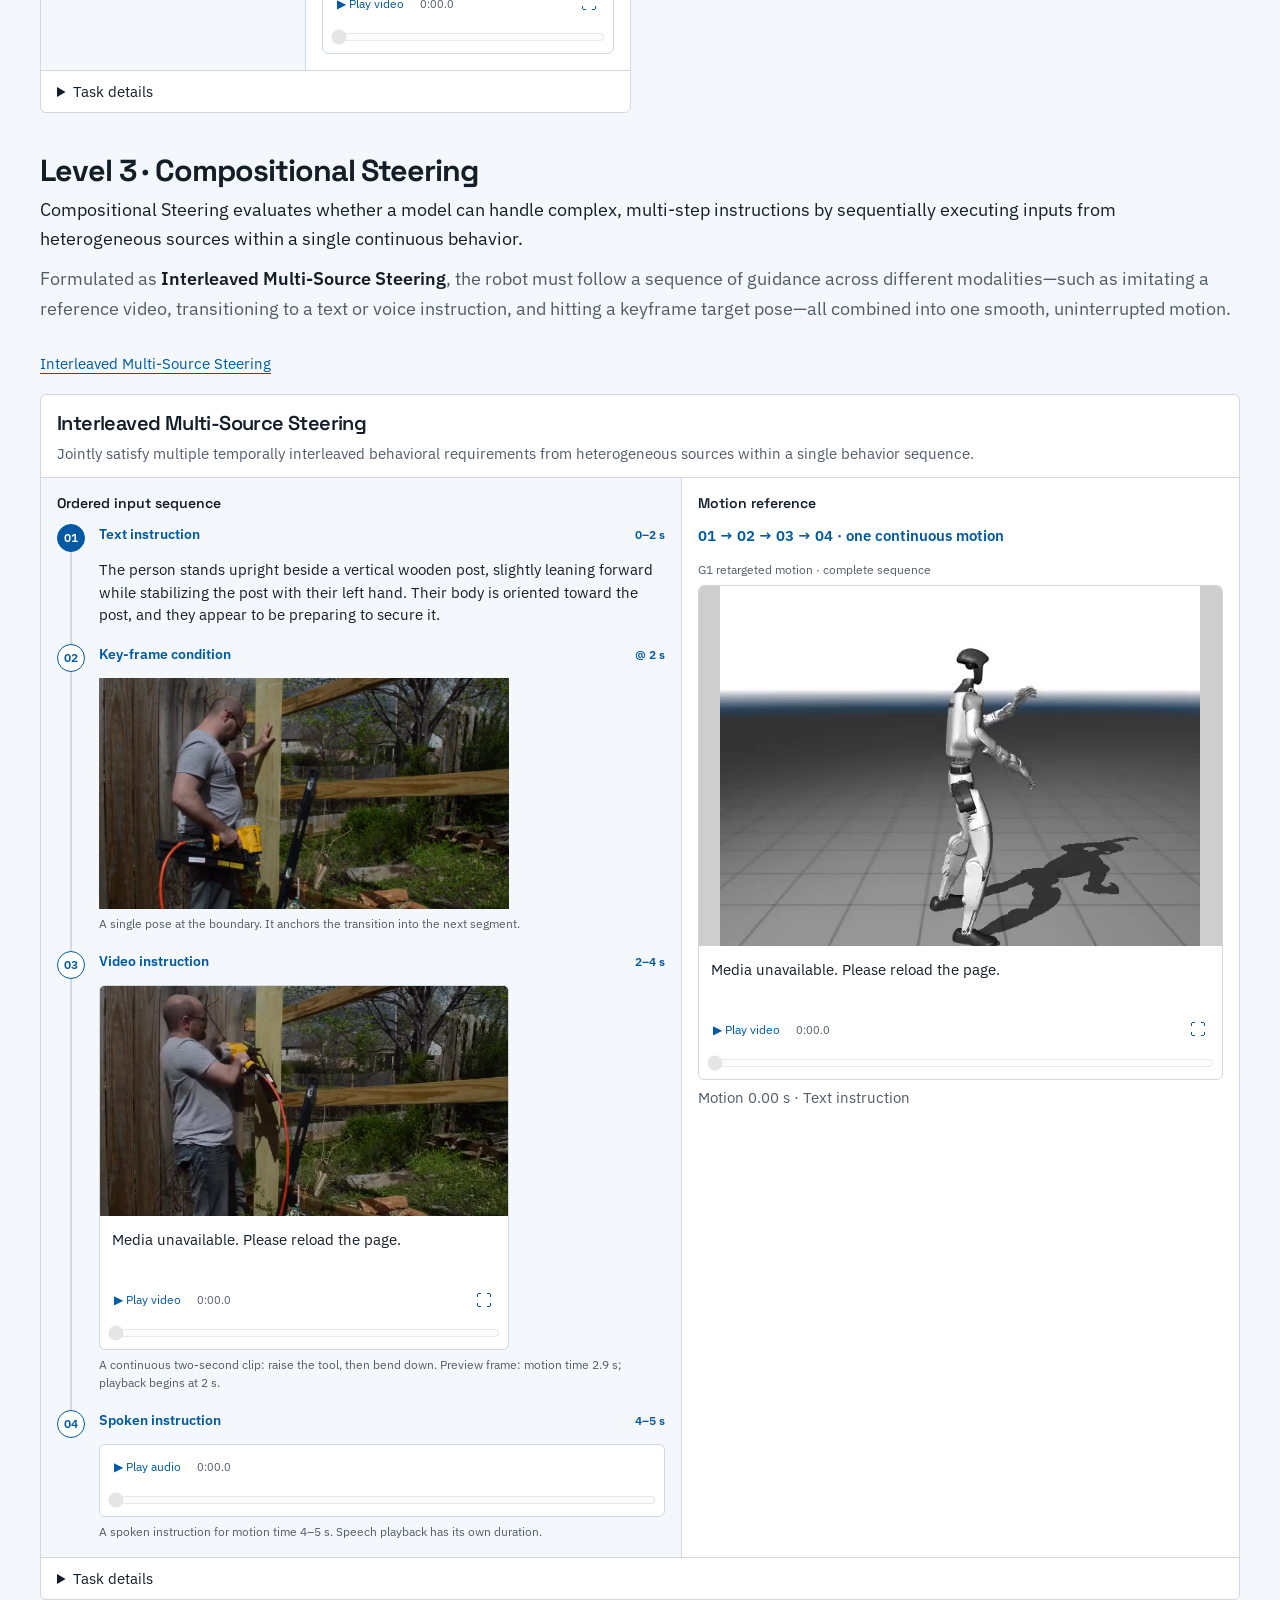
==== commit 1bc028f7: "Blend hero subtitle into motion backdrop" ====
--- a/index.html
+++ b/index.html
@@ -12,7 +12,7 @@
   <link rel="icon" href="assets/favicon.svg" type="image/svg+xml">
   <link rel="stylesheet" href="assets/fonts/fonts.css">
   <link rel="stylesheet" href="tokens.css">
-  <link rel="stylesheet" href="styles.css?v=hero-subtitle-20261003">
+  <link rel="stylesheet" href="styles.css?v=hero-subtitle-blend-20261003">
   <script src="site-content.js?v=20260930-v3" defer></script>
   <script src="script.js?v=20260930-v3" defer></script>
   <script src="evaluation-config.js?v=level2-20261002" defer></script>
--- a/styles.css
+++ b/styles.css
@@ -23,15 +23,15 @@
 .motion-label { position: absolute; z-index: 2; left: 50%; top: 50%; transform: translate(-50%, -50%); width: 94%; color: var(--color-white); opacity: .3; font: 700 clamp(1.125rem, 11cqw, 4rem)/1.05 var(--font-display); letter-spacing: -.035em; text-align: center; text-wrap: balance; pointer-events: none; }
 .motion-tile video { width: 100%; height: 100%; object-fit: contain; object-position: center; min-height: 0; min-width: 0; border: 0; border-radius: 0; }
 .motion-tile.failed video { opacity: .25; }
-.hero-shade { position: absolute; inset: 0; z-index: 1; pointer-events: none; background: linear-gradient(180deg, var(--color-veil-edge), var(--color-veil) 30%, var(--color-veil) 65%, var(--color-veil-edge)); }
+.hero-shade { position: absolute; inset: 0; z-index: 1; pointer-events: none; background: radial-gradient(ellipse 60% 32% at 50% 62%, oklch(8% 0.02 250 / .58), oklch(8% 0.02 250 / .3) 48%, transparent 100%), linear-gradient(180deg, var(--color-veil-edge), var(--color-veil) 30%, var(--color-veil) 65%, var(--color-veil-edge)); }
 .hero-nav { position: absolute; top: 0; width: 100%; display: flex; align-items: center; justify-content: space-between; padding: 24px 40px; gap: 16px; }
 .hero-nav a { text-decoration: none; min-height: 44px; display: inline-flex; align-items: center; gap: 12px; white-space: nowrap; }
 .wordmark { font-family: var(--font-display); font-weight: 700; font-size: 1.3rem; letter-spacing: -.05em; text-decoration: none; }
 .brand-mark { color: inherit; margin-left: 5px; }
 .hero-copy { padding: 100px 24px; text-align: center; }
-.hero-copy h1 { font-size: clamp(4rem, 10.8vw, 10rem); font-weight: 650; line-height: 1; margin-bottom: 24px; letter-spacing: -.075em; }
+.hero-copy h1 { font-size: clamp(4rem, 10.8vw, 10rem); font-weight: 650; line-height: 1; margin-bottom: 40px; letter-spacing: -.075em; }
 .hero-copy h1 span { font-weight: 400; }
-.hero-copy p { position: relative; width: fit-content; max-width: 840px; margin: 0 auto; padding: 12px 24px; border: 1px solid oklch(100% 0 0 / .18); border-radius: 8px; background: oklch(14% 0.025 250 / .82); box-shadow: 0 10px 32px oklch(0% 0 0 / .22); color: var(--color-white); font-size: clamp(1.125rem, 2vw, 1.75rem); font-weight: 600; line-height: 1.45; text-shadow: 0 1px 2px oklch(0% 0 0 / .4); text-wrap: balance; }
+.hero-copy p { max-width: 840px; margin: 0 auto; color: var(--color-white); font-size: clamp(1.25rem, 2.15vw, 1.875rem); font-weight: 650; line-height: 1.4; letter-spacing: .005em; text-shadow: 0 1px 2px oklch(0% 0 0 / .95), 0 2px 12px oklch(0% 0 0 / .85); text-wrap: balance; }
 .hero-bottom { position: absolute; bottom: 20px; left: 40px; right: 40px; display: flex; align-items: center; justify-content: flex-end; gap: 16px; font-size: var(--text-sm); }
 .hero-bottom p { margin: 0; color: var(--color-hero-muted); }
 .hero-bottom button { background: var(--color-dark); color: var(--color-white); border: 1px solid var(--color-hero-line); padding: 8px 16px; min-height: 44px; border-radius: var(--radius-sm); white-space: nowrap; }
@@ -326,7 +326,7 @@
   .hero-nav>a:last-child { font-size: var(--text-sm); }
   .hero-copy { padding: 100px 20px; }
   .hero-copy h1 { font-size: clamp(3.2rem, 12vw, 5.5rem); }
-  .hero-copy p { padding: 12px 16px; font-size: clamp(1.05rem, 3.8vw, 1.25rem); }
+  .hero-copy p { font-size: clamp(1.125rem, 4.3vw, 1.35rem); }
   .hero-bottom { left: 20px; right: 20px; align-items: flex-end; }
   .hero-bottom p { max-width: 145px; }
   .section { padding: 48px 24px; }
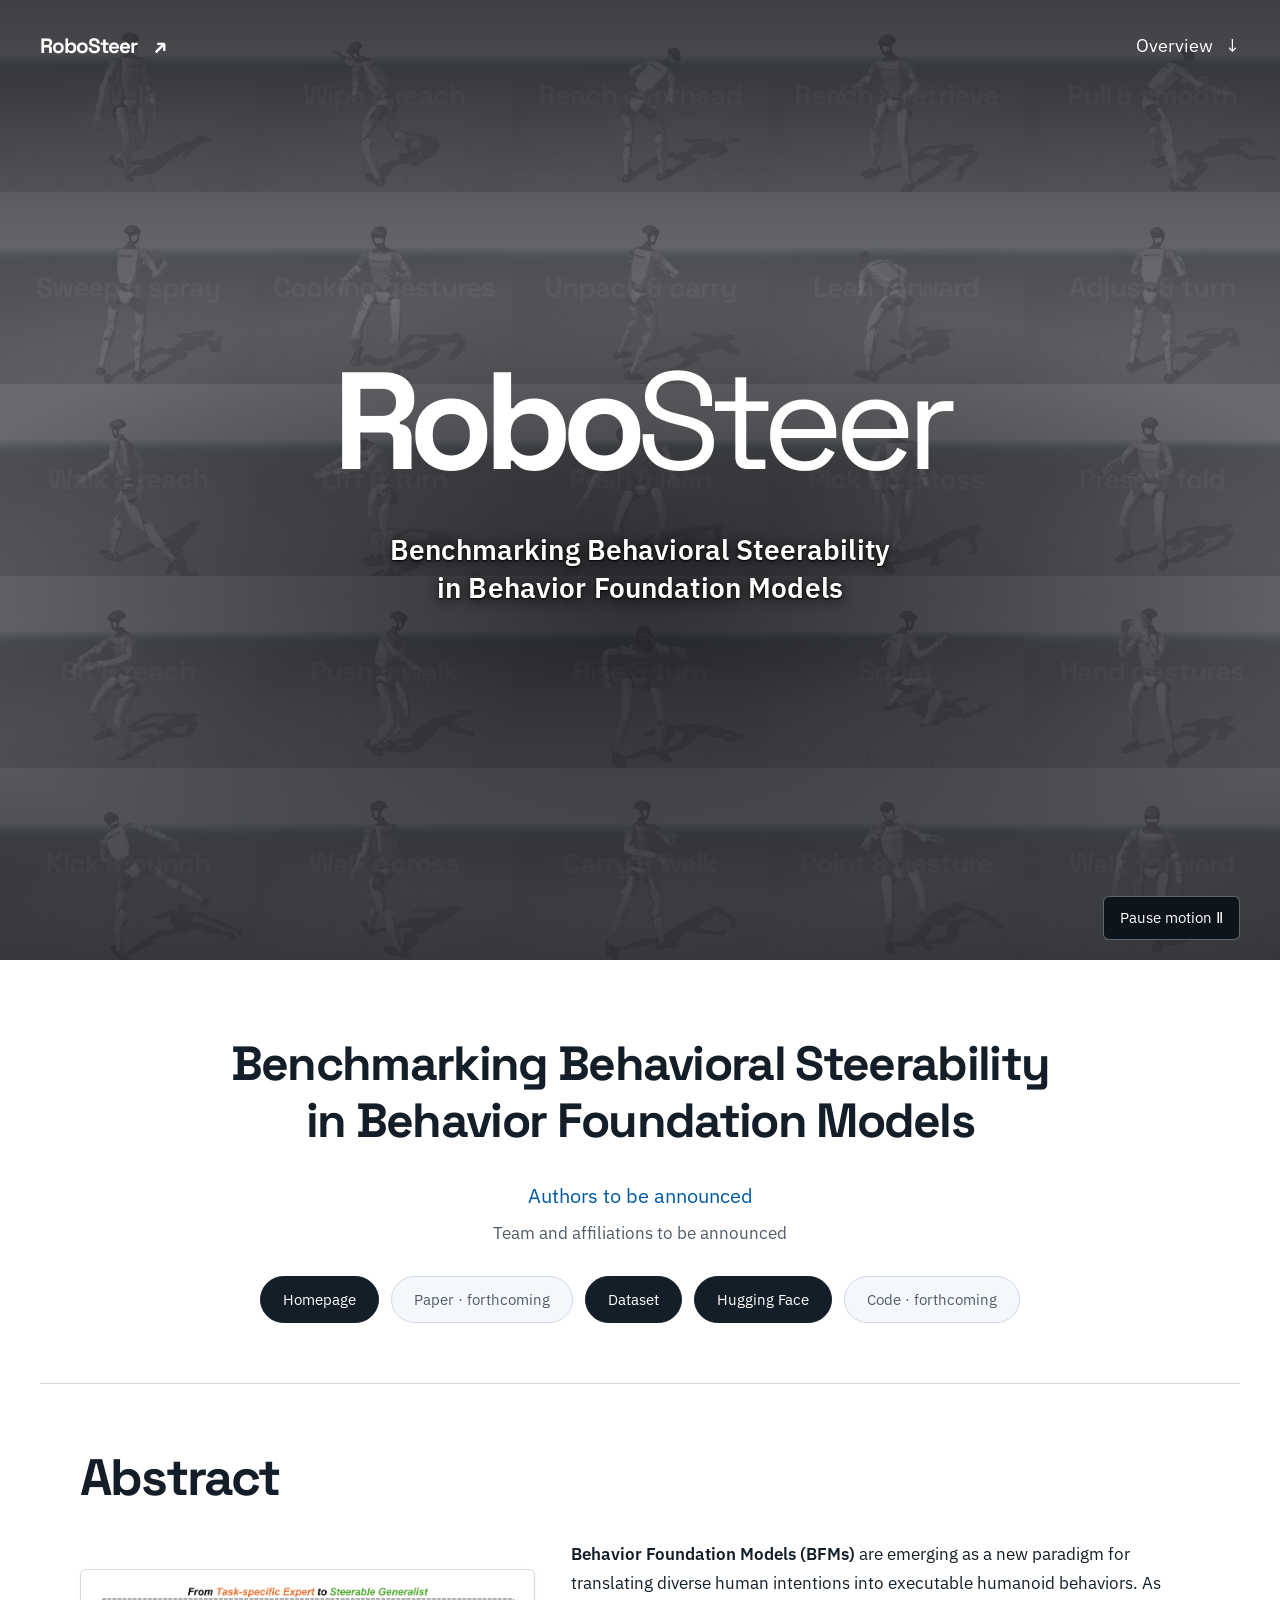
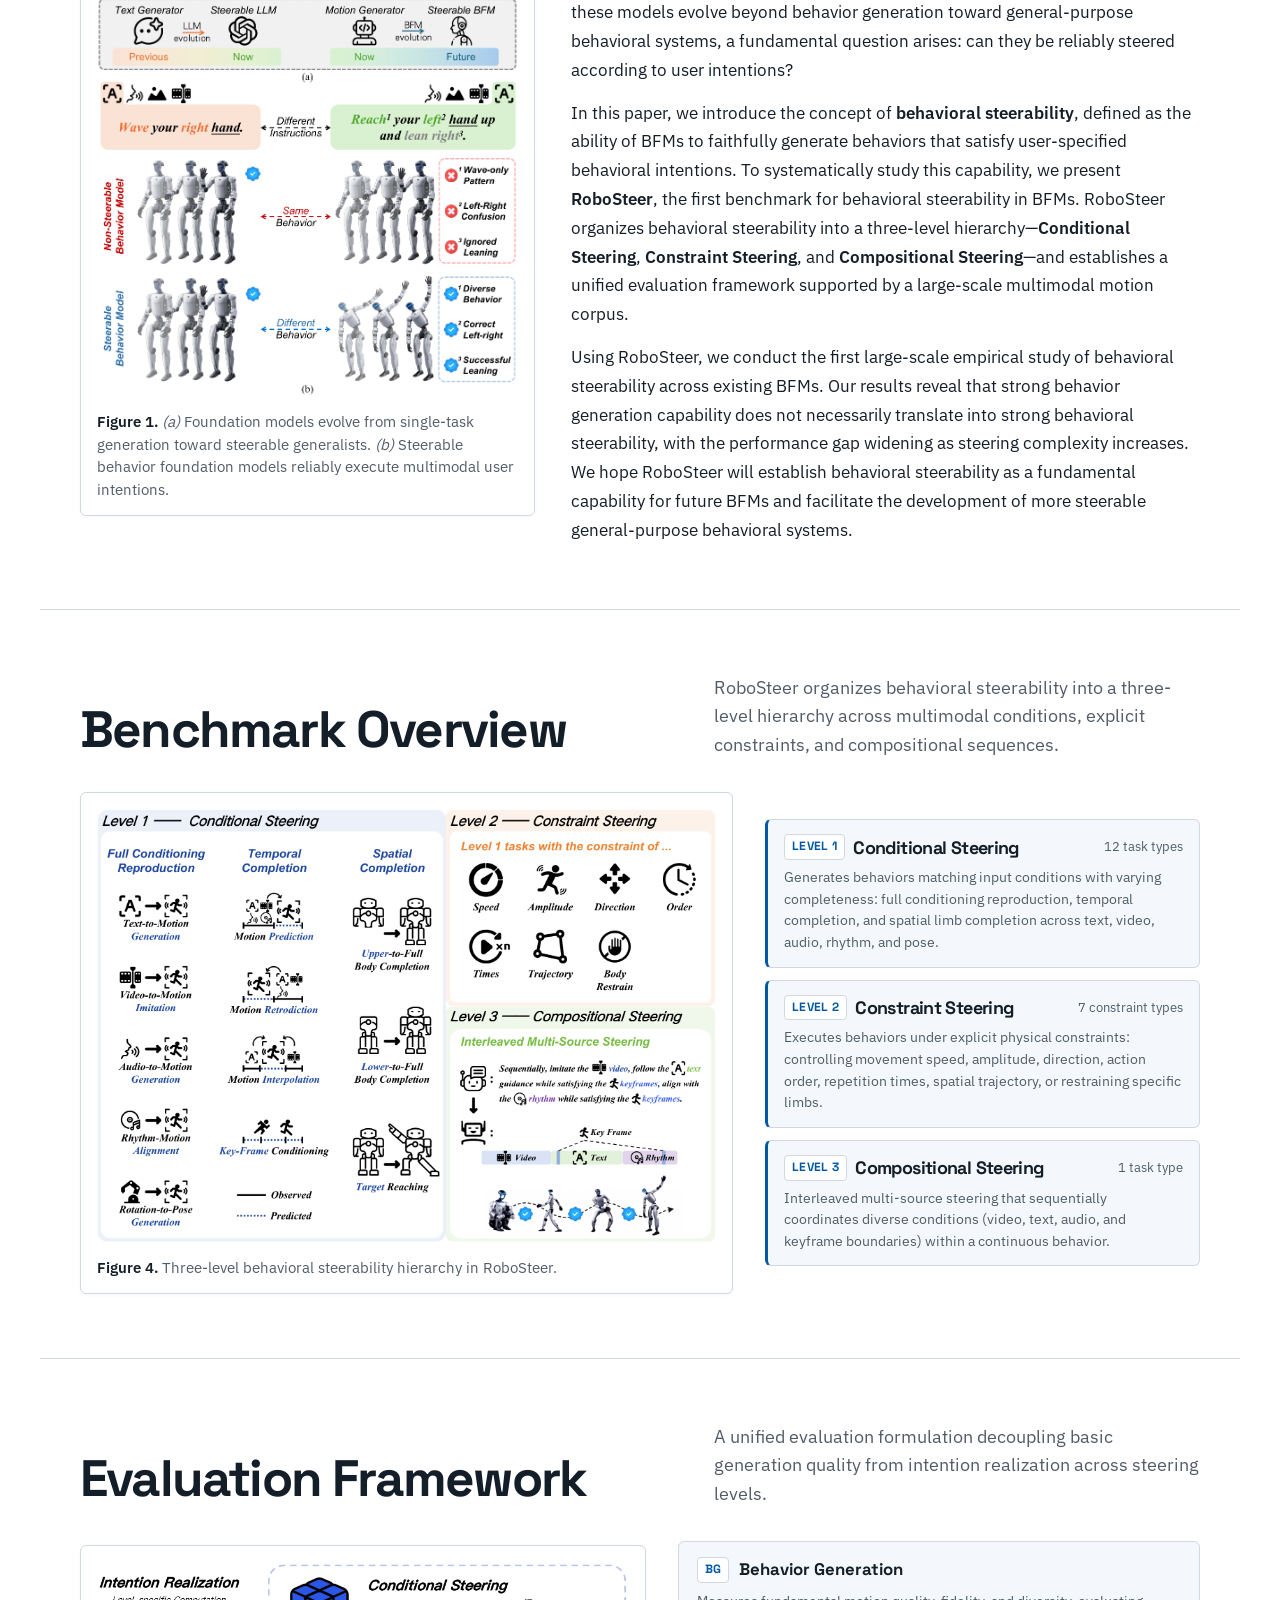
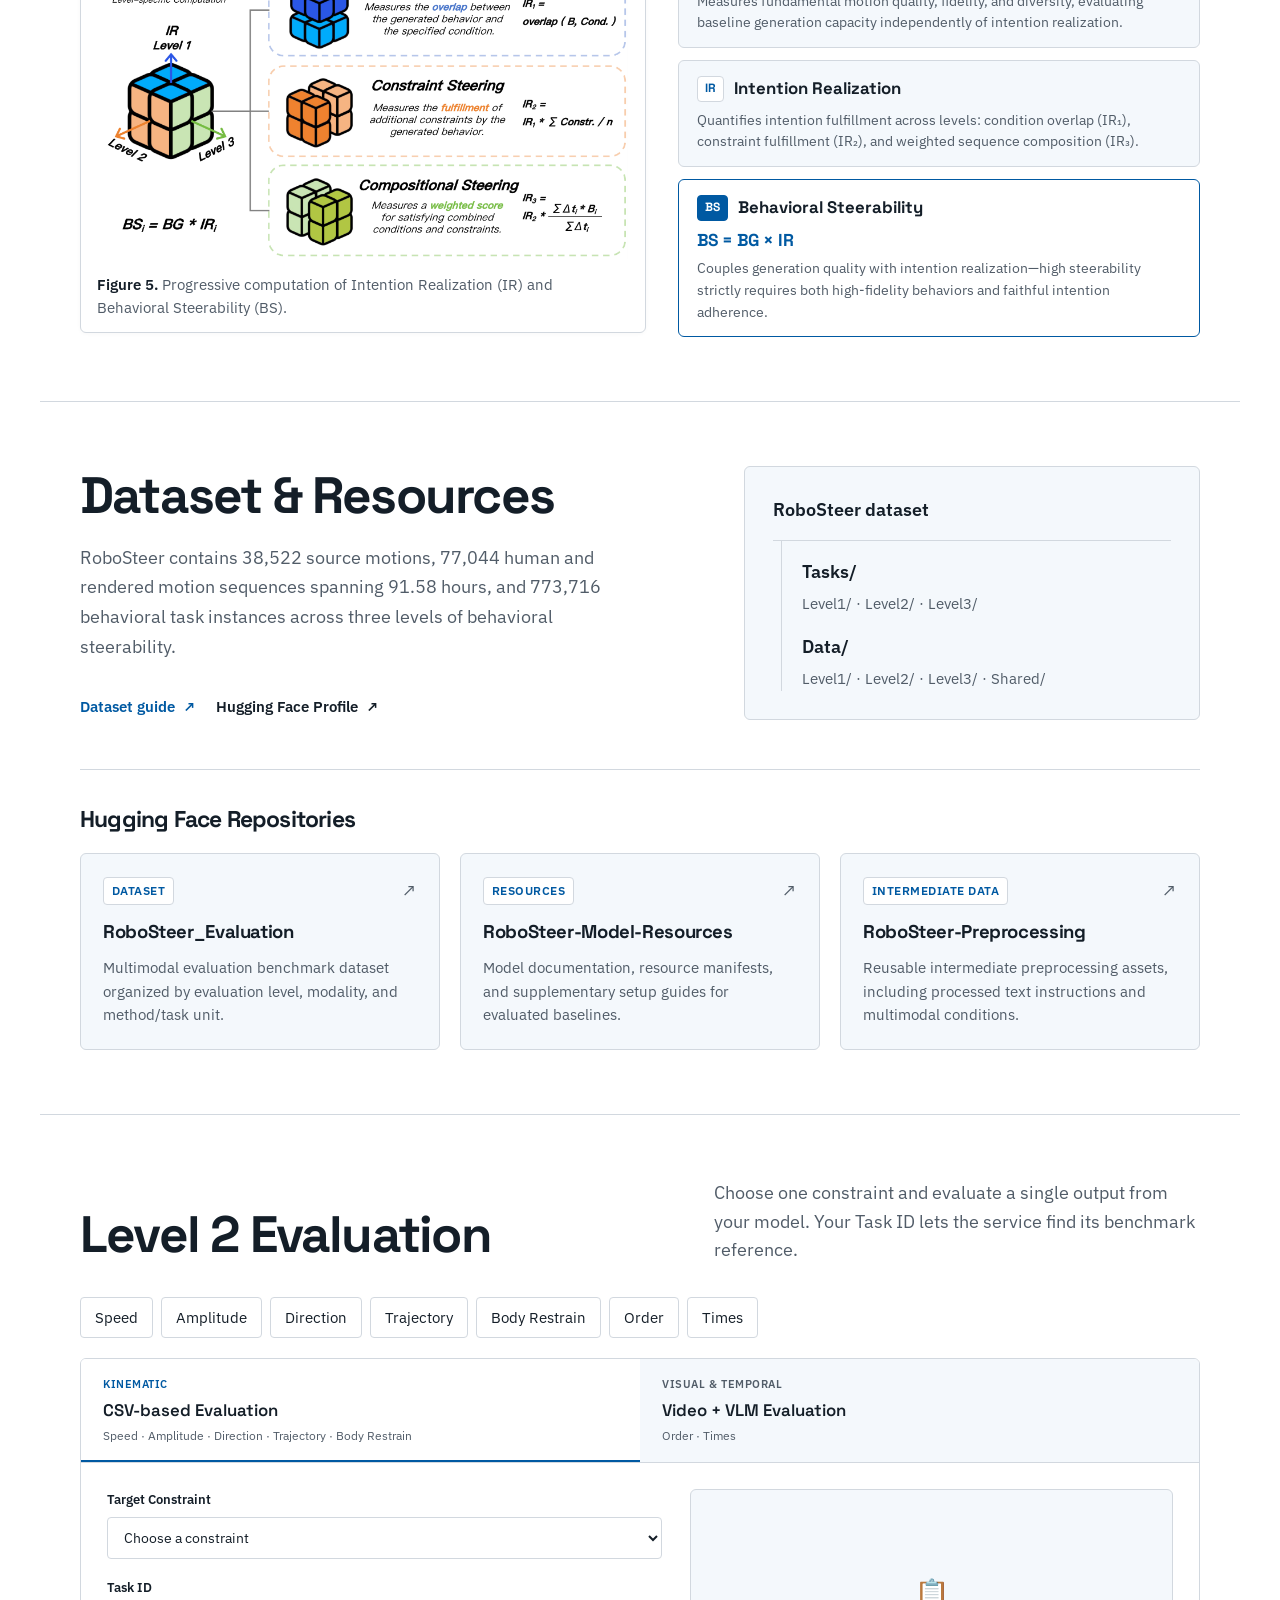
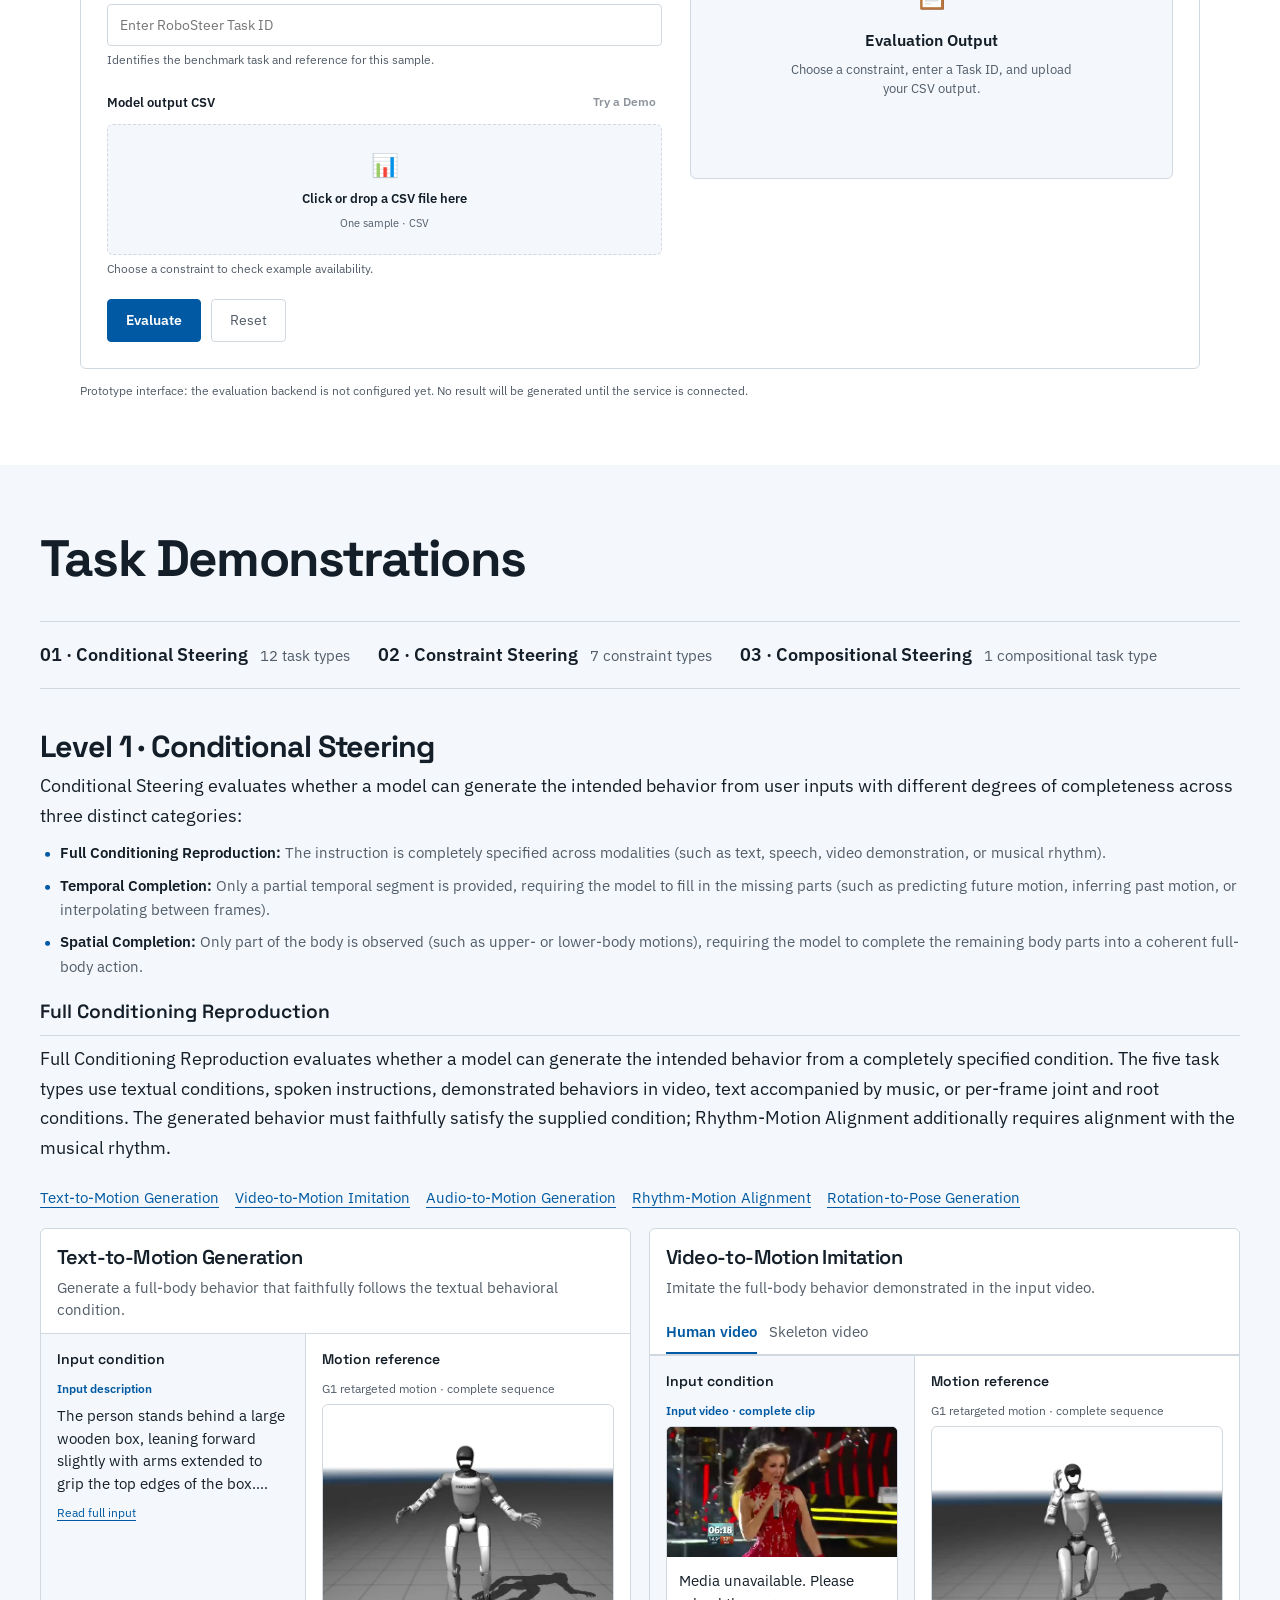
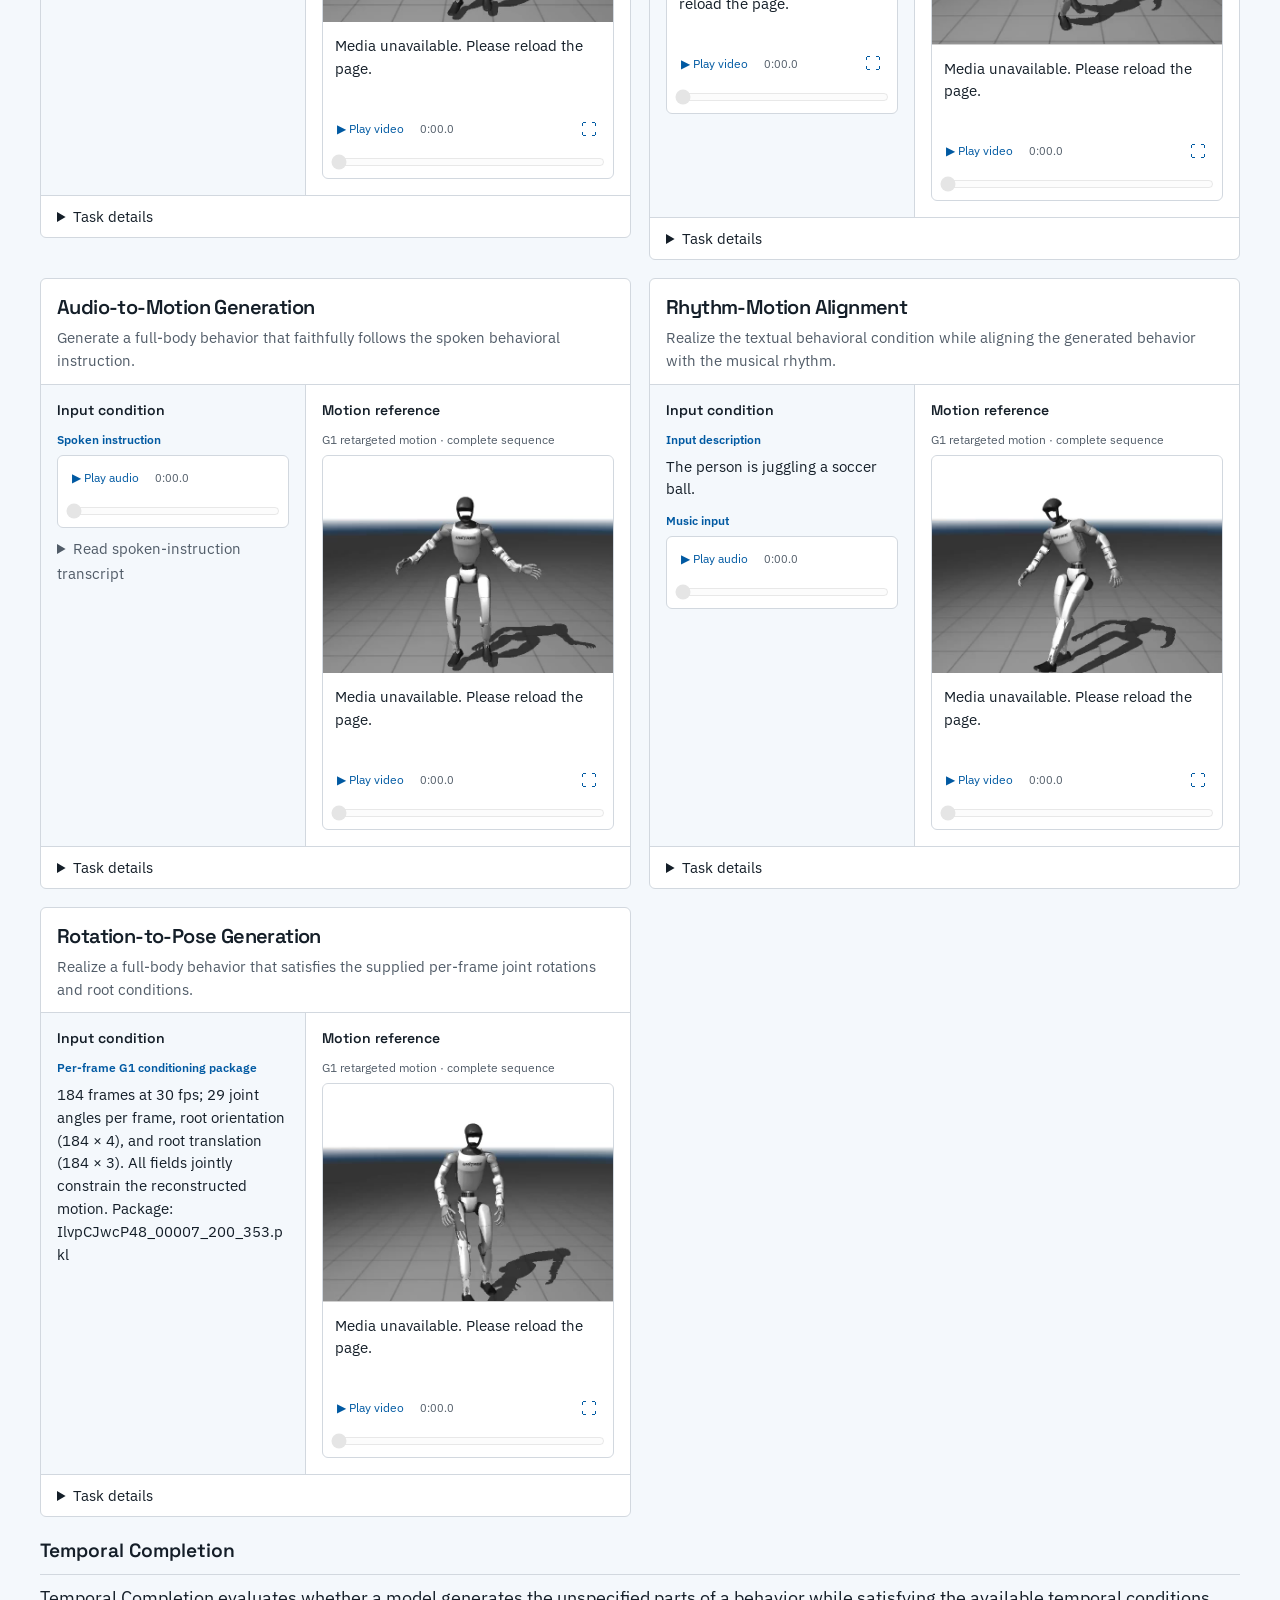
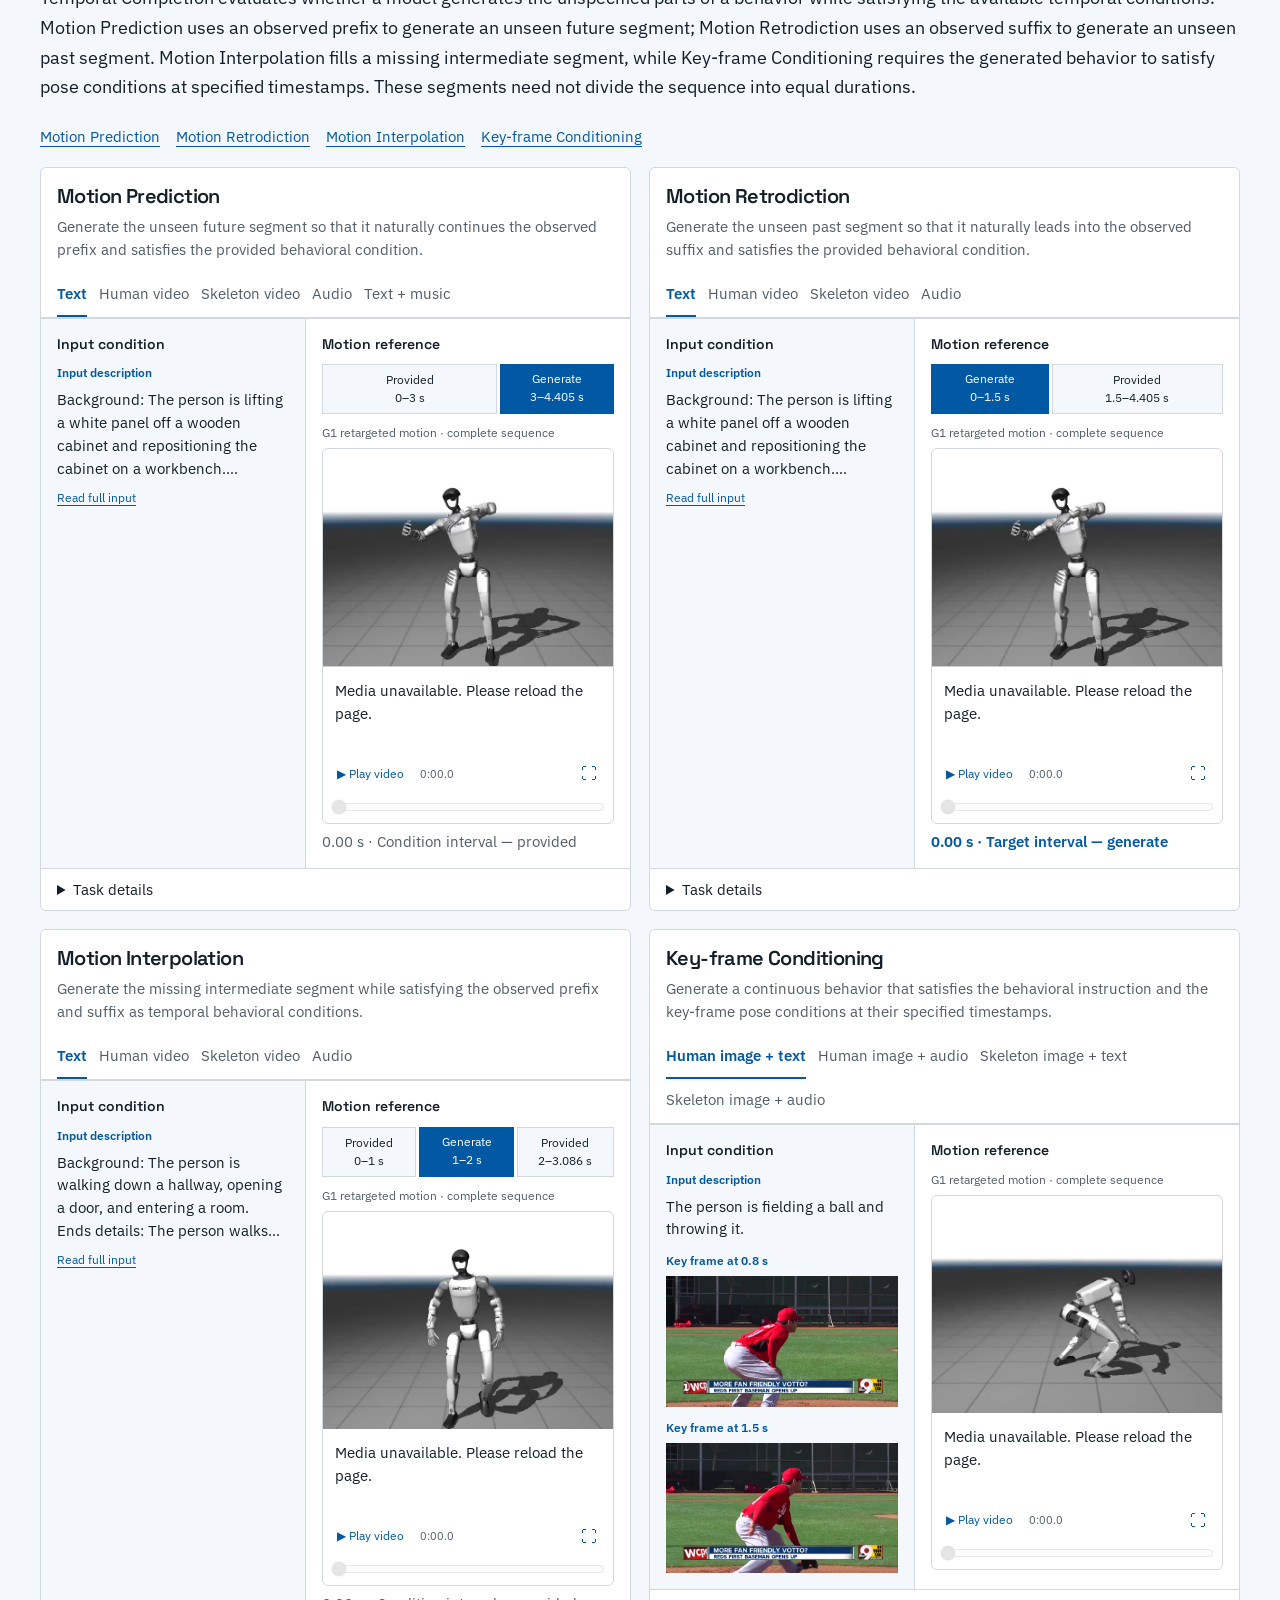
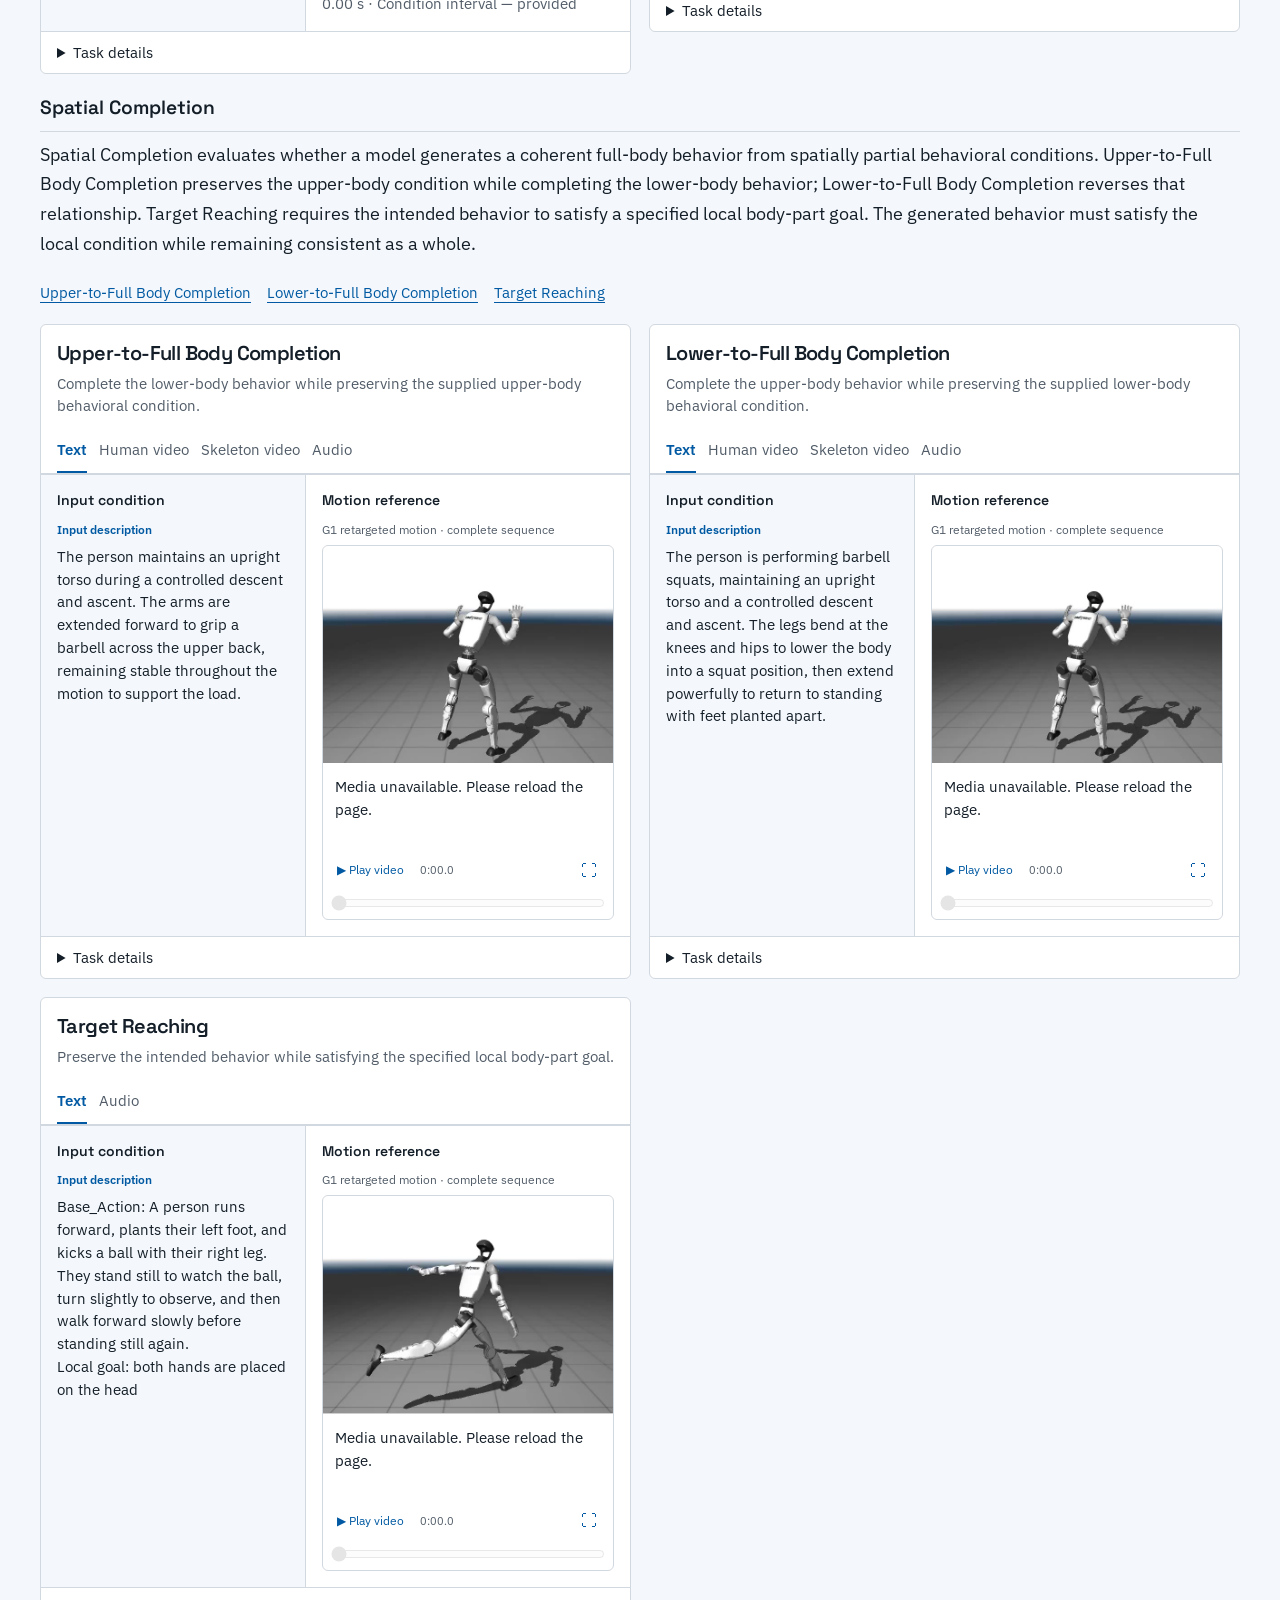
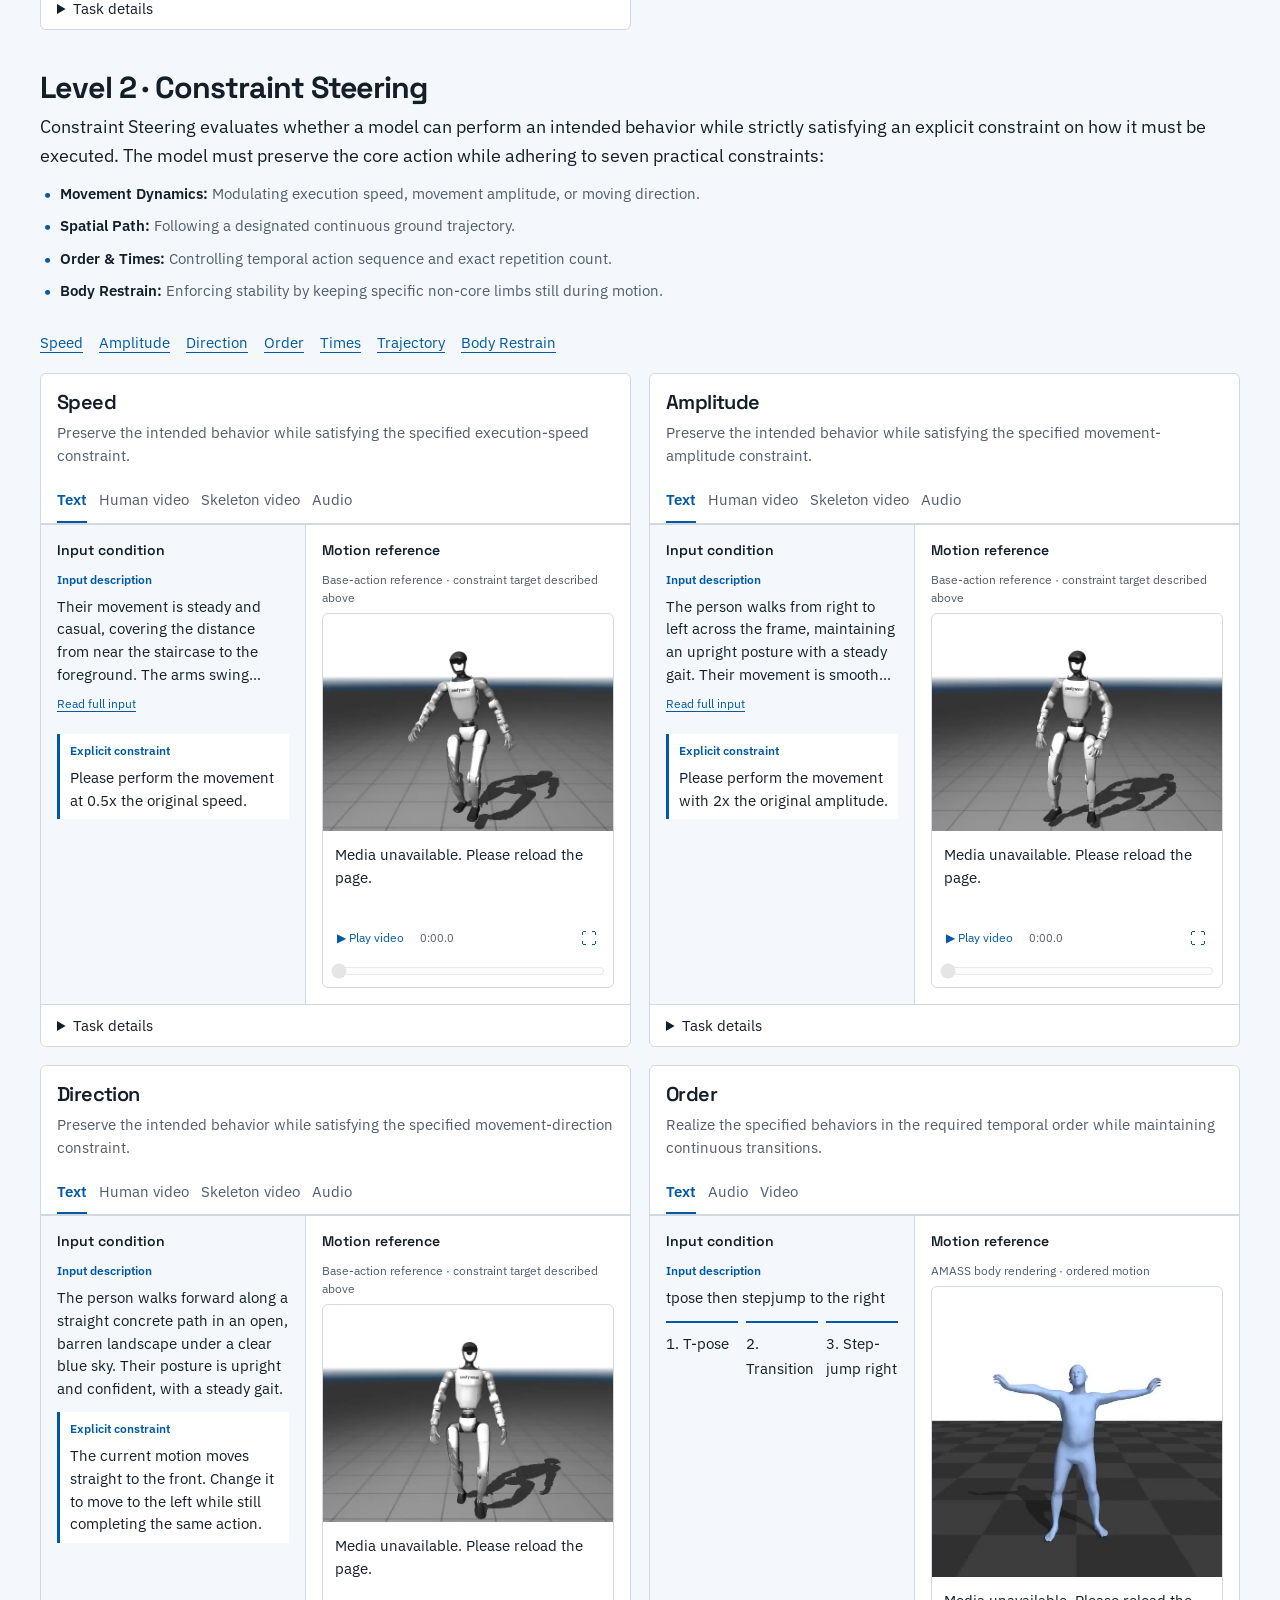
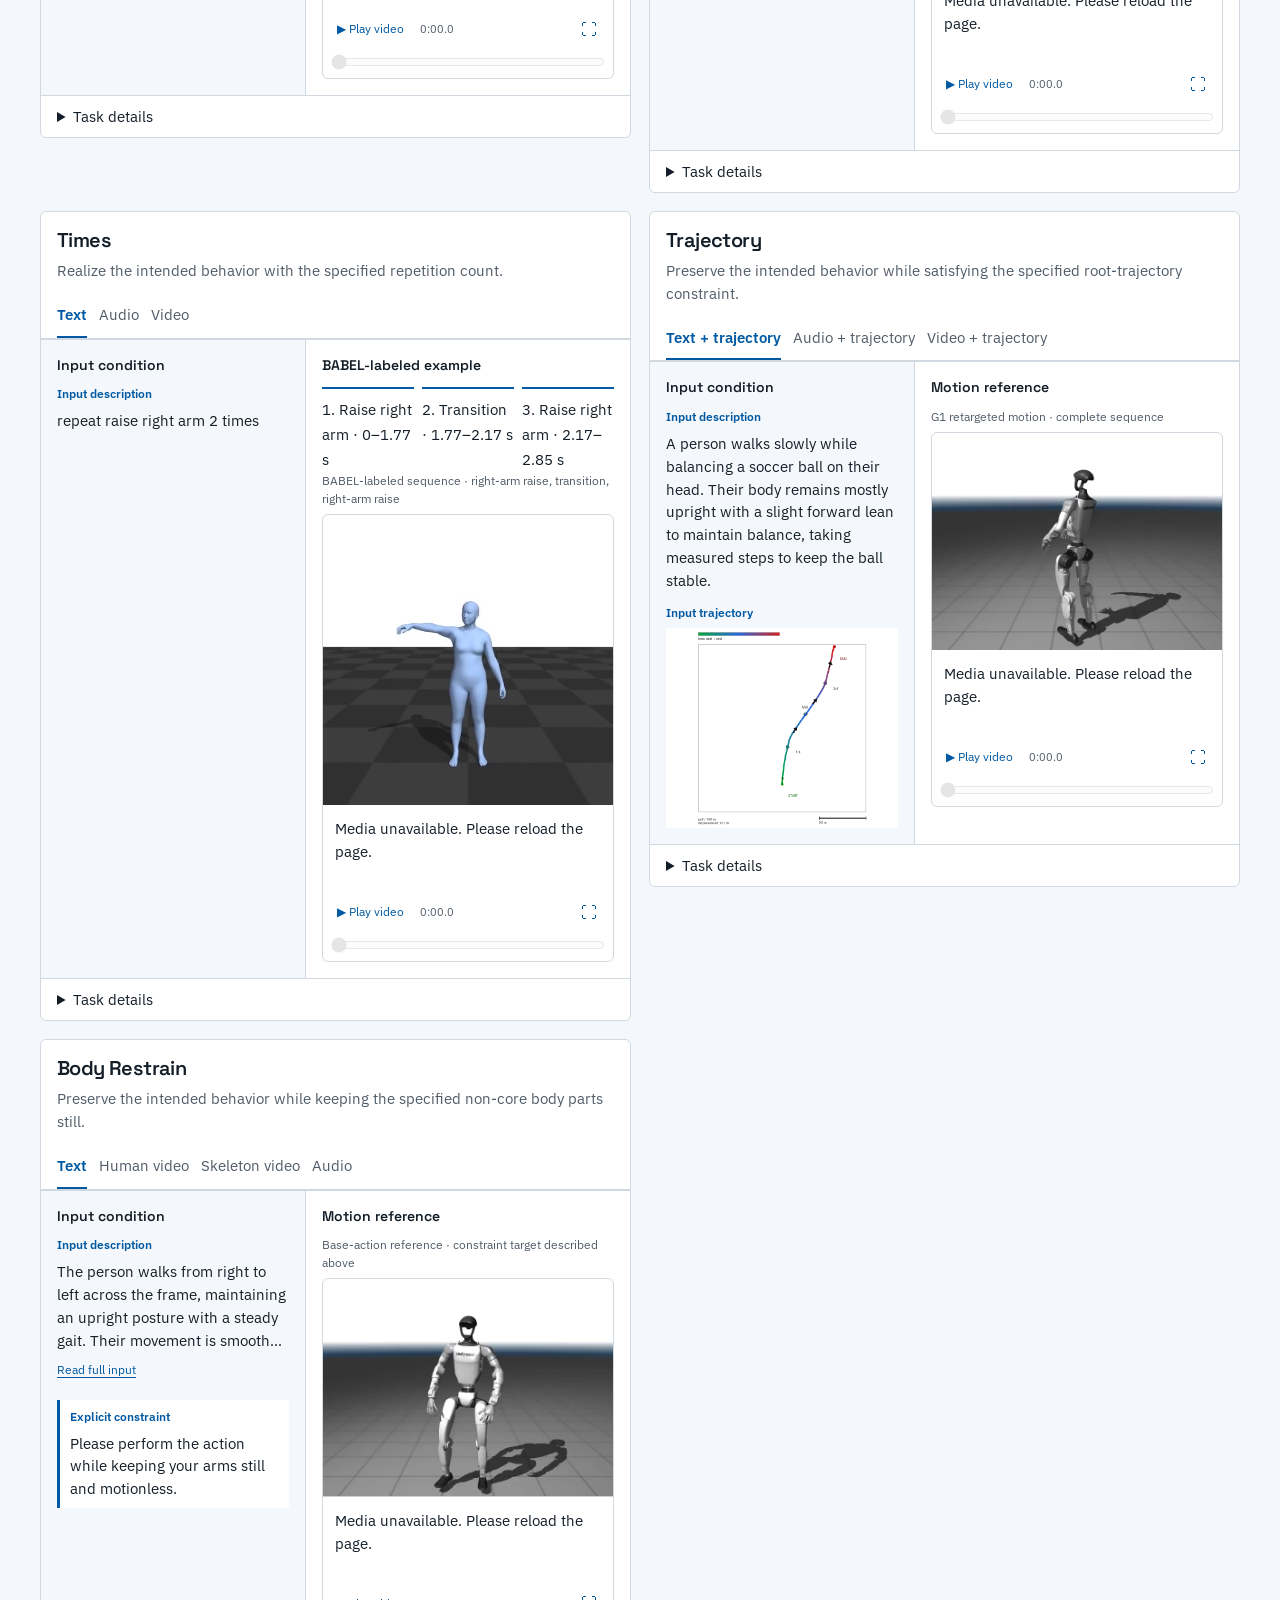
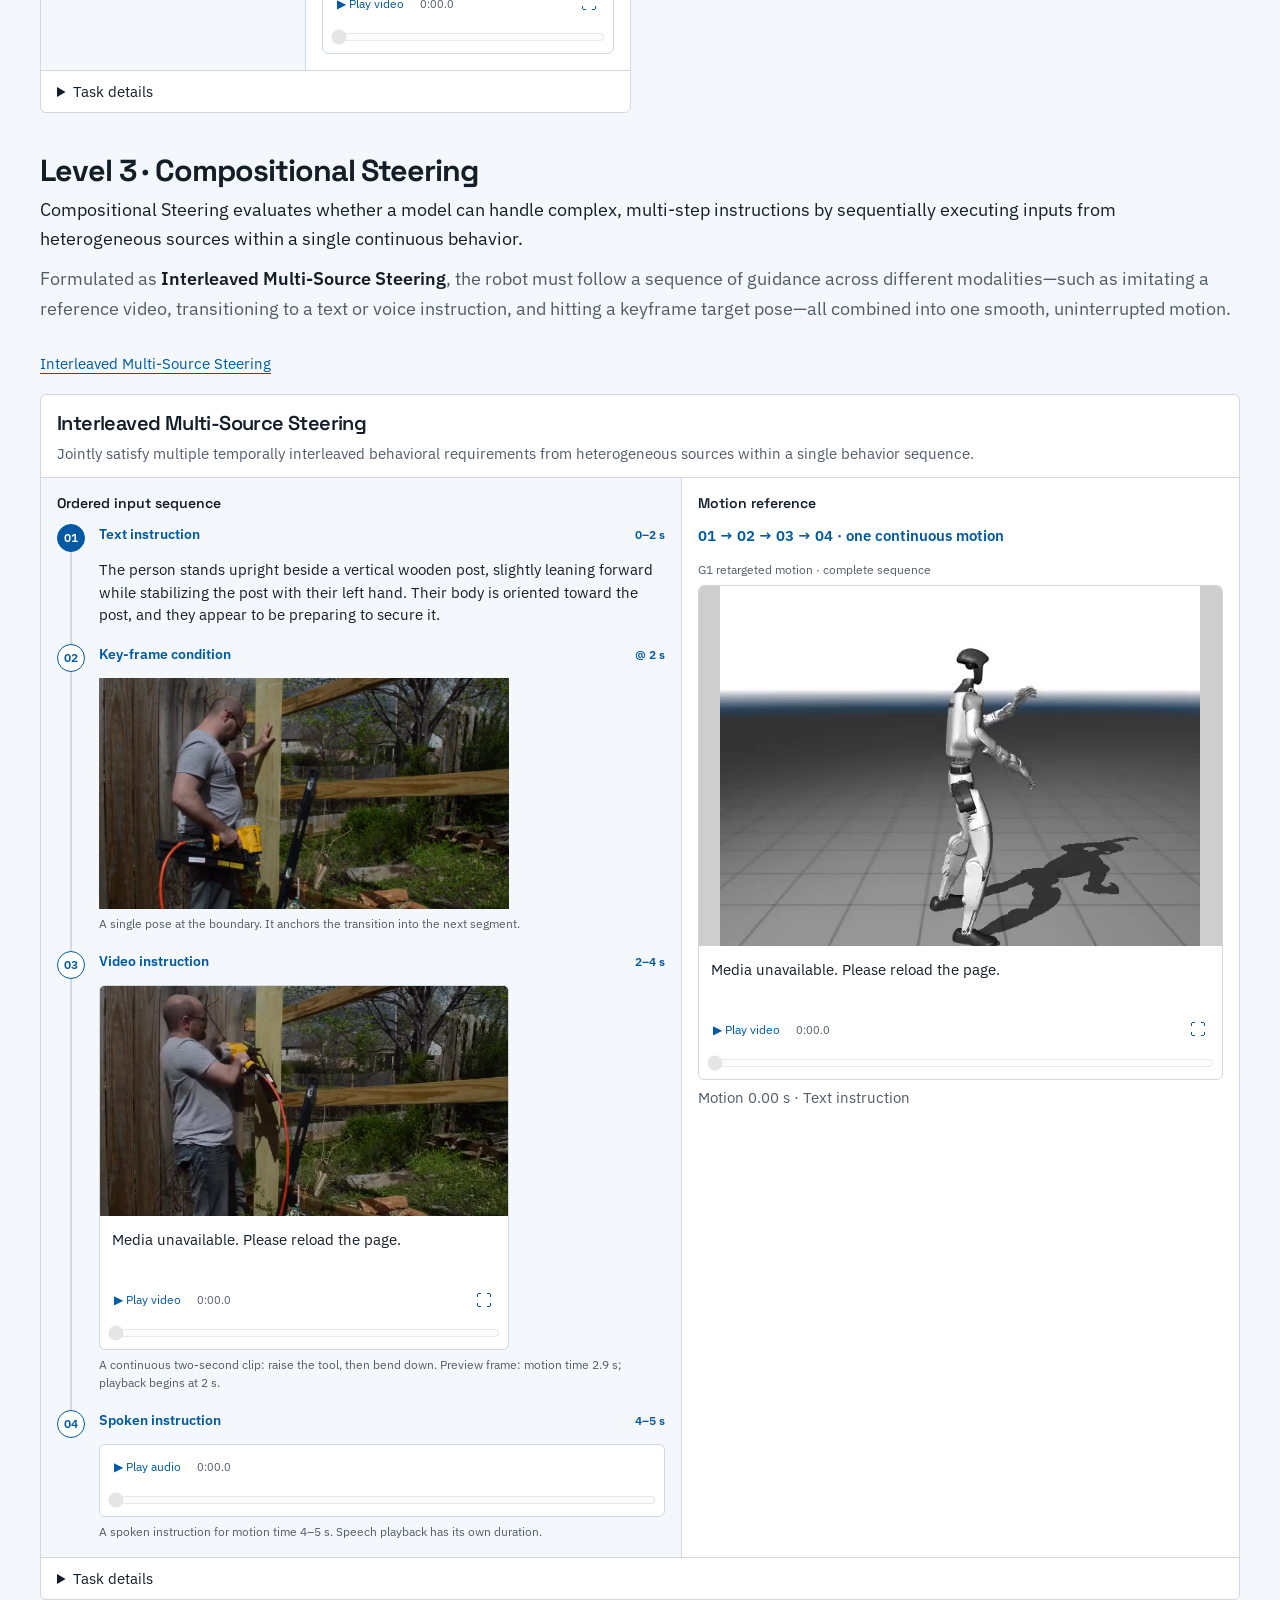
==== commit fad3a2c3: "Subdue motion labels behind hero title" ====
--- a/index.html
+++ b/index.html
@@ -12,7 +12,7 @@
   <link rel="icon" href="assets/favicon.svg" type="image/svg+xml">
   <link rel="stylesheet" href="assets/fonts/fonts.css">
   <link rel="stylesheet" href="tokens.css">
-  <link rel="stylesheet" href="styles.css?v=hero-subtitle-blend-20261003">
+  <link rel="stylesheet" href="styles.css?v=hero-subtitle-blend-2-20261003">
   <script src="site-content.js?v=20260930-v3" defer></script>
   <script src="script.js?v=20260930-v3" defer></script>
   <script src="evaluation-config.js?v=level2-20261002" defer></script>
--- a/styles.css
+++ b/styles.css
@@ -20,7 +20,7 @@
 .hero { height: var(--wall-height, 100svh); position: relative; isolation: isolate; background: var(--color-dark); color: var(--color-white); display: grid; align-items: center; }
 .motion-wall { position: absolute; inset: 0; display: grid; grid-template-columns: repeat(var(--wall-columns, 6), minmax(0, 1fr)); grid-template-rows: repeat(var(--wall-rows, 4), minmax(0, 1fr)); gap: 0; background: var(--color-motion-backdrop); z-index: -3; }
 .motion-tile { position: relative; container-type: inline-size; min-width: 0; min-height: 0; padding: 0; border: 0; }
-.motion-label { position: absolute; z-index: 2; left: 50%; top: 50%; transform: translate(-50%, -50%); width: 94%; color: var(--color-white); opacity: .3; font: 700 clamp(1.125rem, 11cqw, 4rem)/1.05 var(--font-display); letter-spacing: -.035em; text-align: center; text-wrap: balance; pointer-events: none; }
+.motion-label { position: absolute; z-index: 2; left: 50%; top: 50%; transform: translate(-50%, -50%); width: 94%; color: var(--color-white); opacity: .18; font: 700 clamp(1.125rem, 11cqw, 4rem)/1.05 var(--font-display); letter-spacing: -.035em; text-align: center; text-wrap: balance; pointer-events: none; }
 .motion-tile video { width: 100%; height: 100%; object-fit: contain; object-position: center; min-height: 0; min-width: 0; border: 0; border-radius: 0; }
 .motion-tile.failed video { opacity: .25; }
 .hero-shade { position: absolute; inset: 0; z-index: 1; pointer-events: none; background: radial-gradient(ellipse 60% 32% at 50% 62%, oklch(8% 0.02 250 / .58), oklch(8% 0.02 250 / .3) 48%, transparent 100%), linear-gradient(180deg, var(--color-veil-edge), var(--color-veil) 30%, var(--color-veil) 65%, var(--color-veil-edge)); }
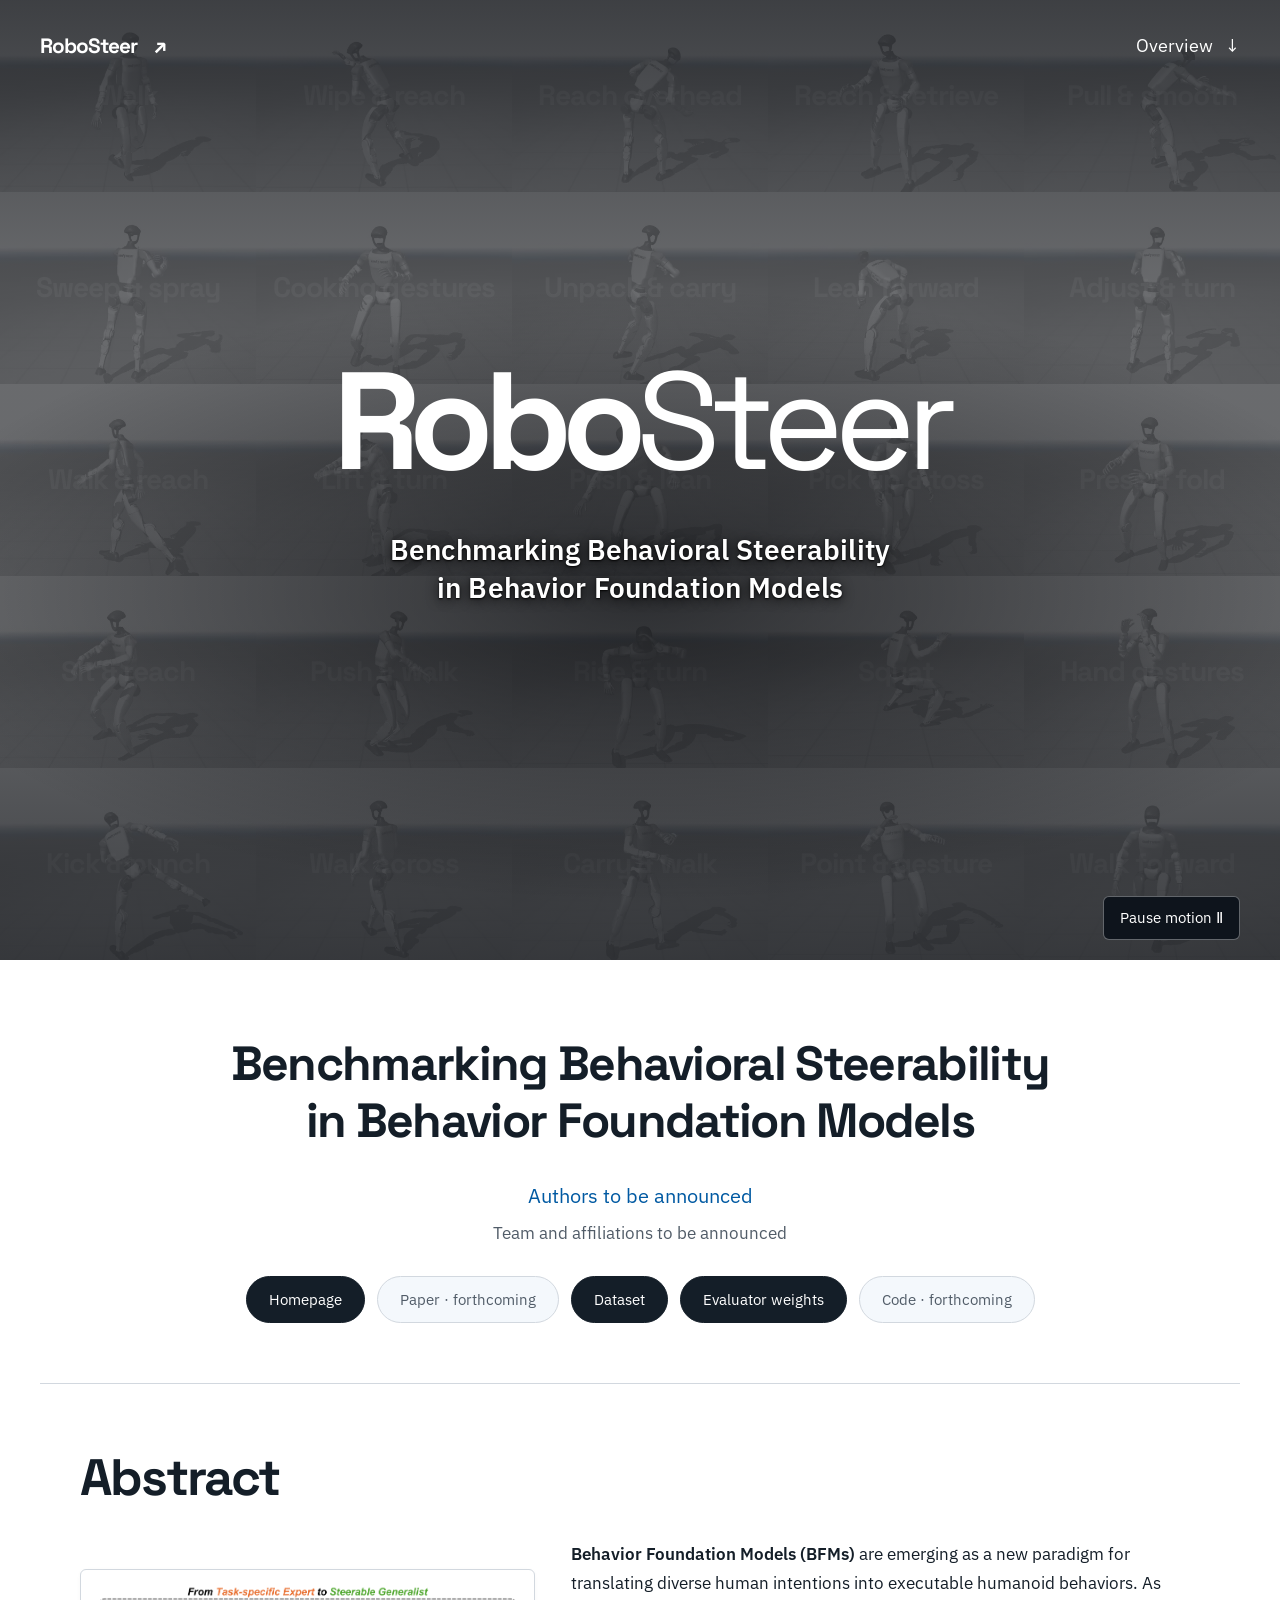
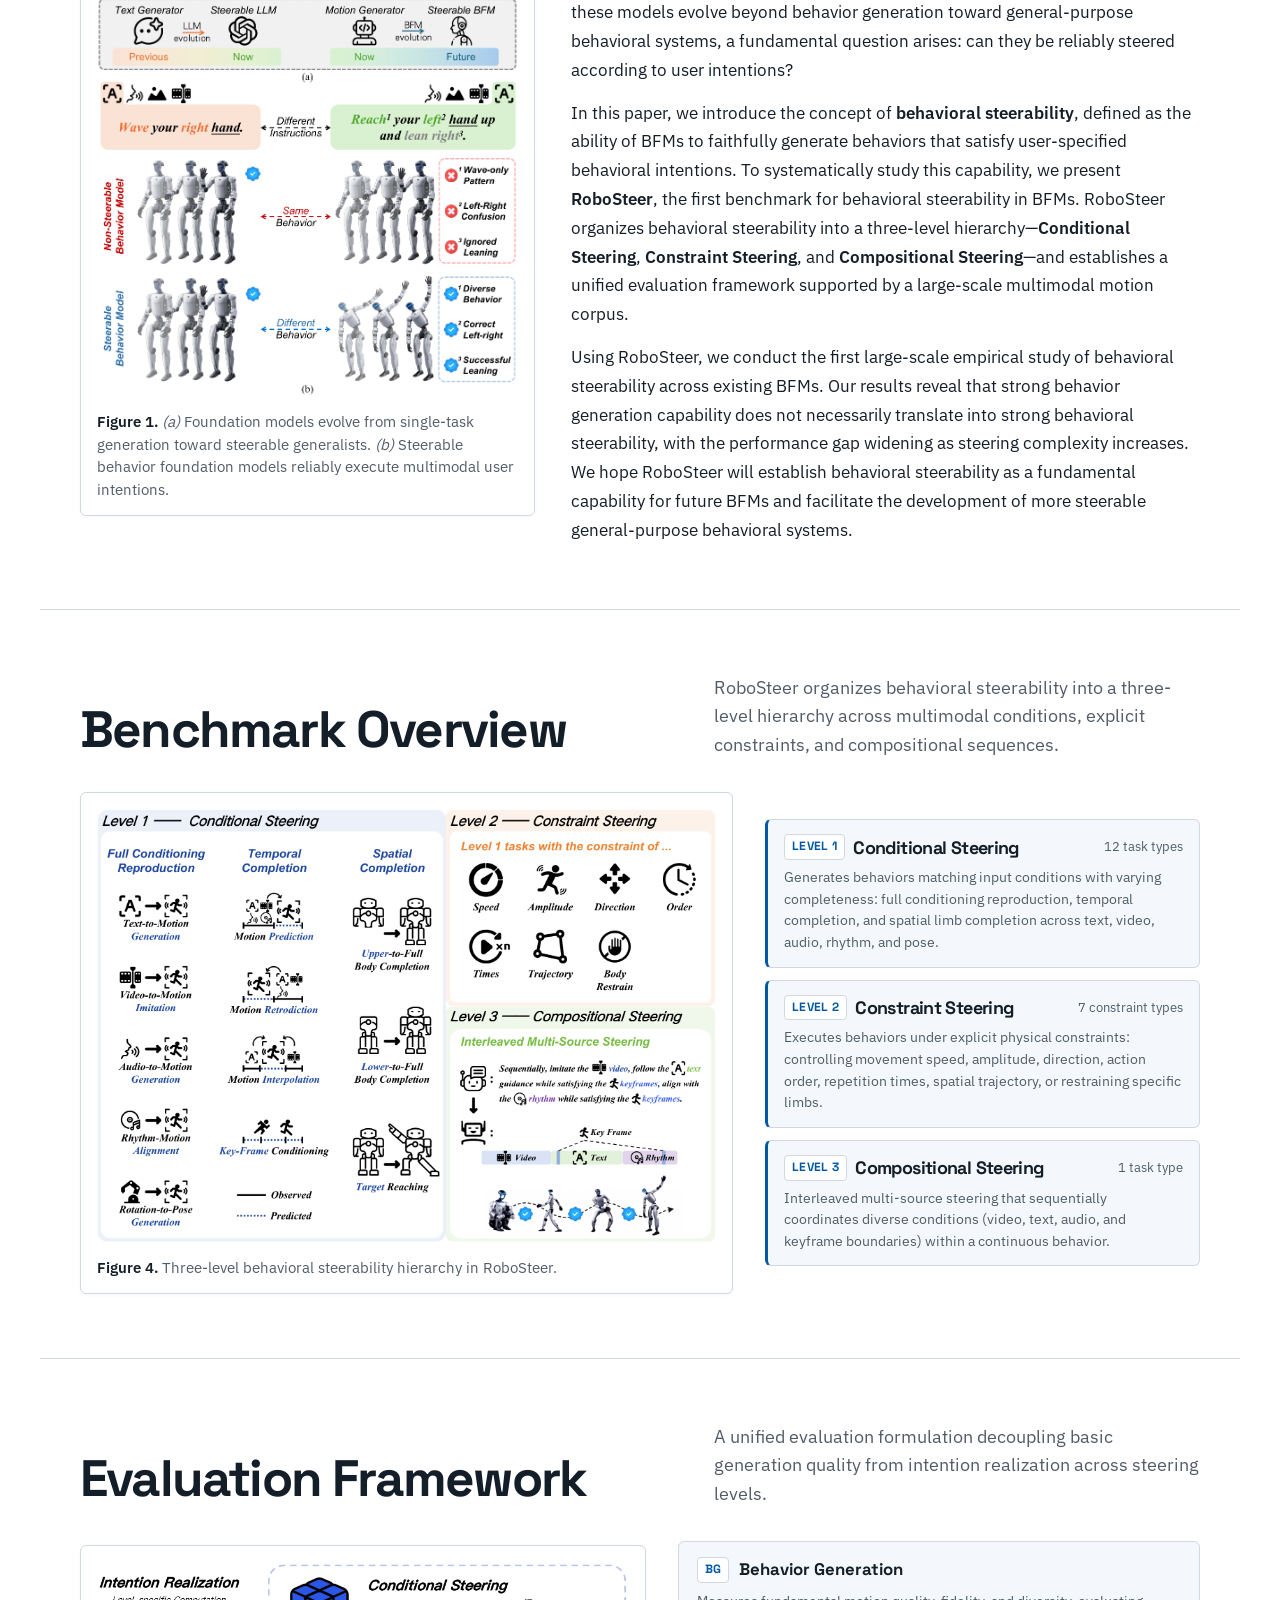
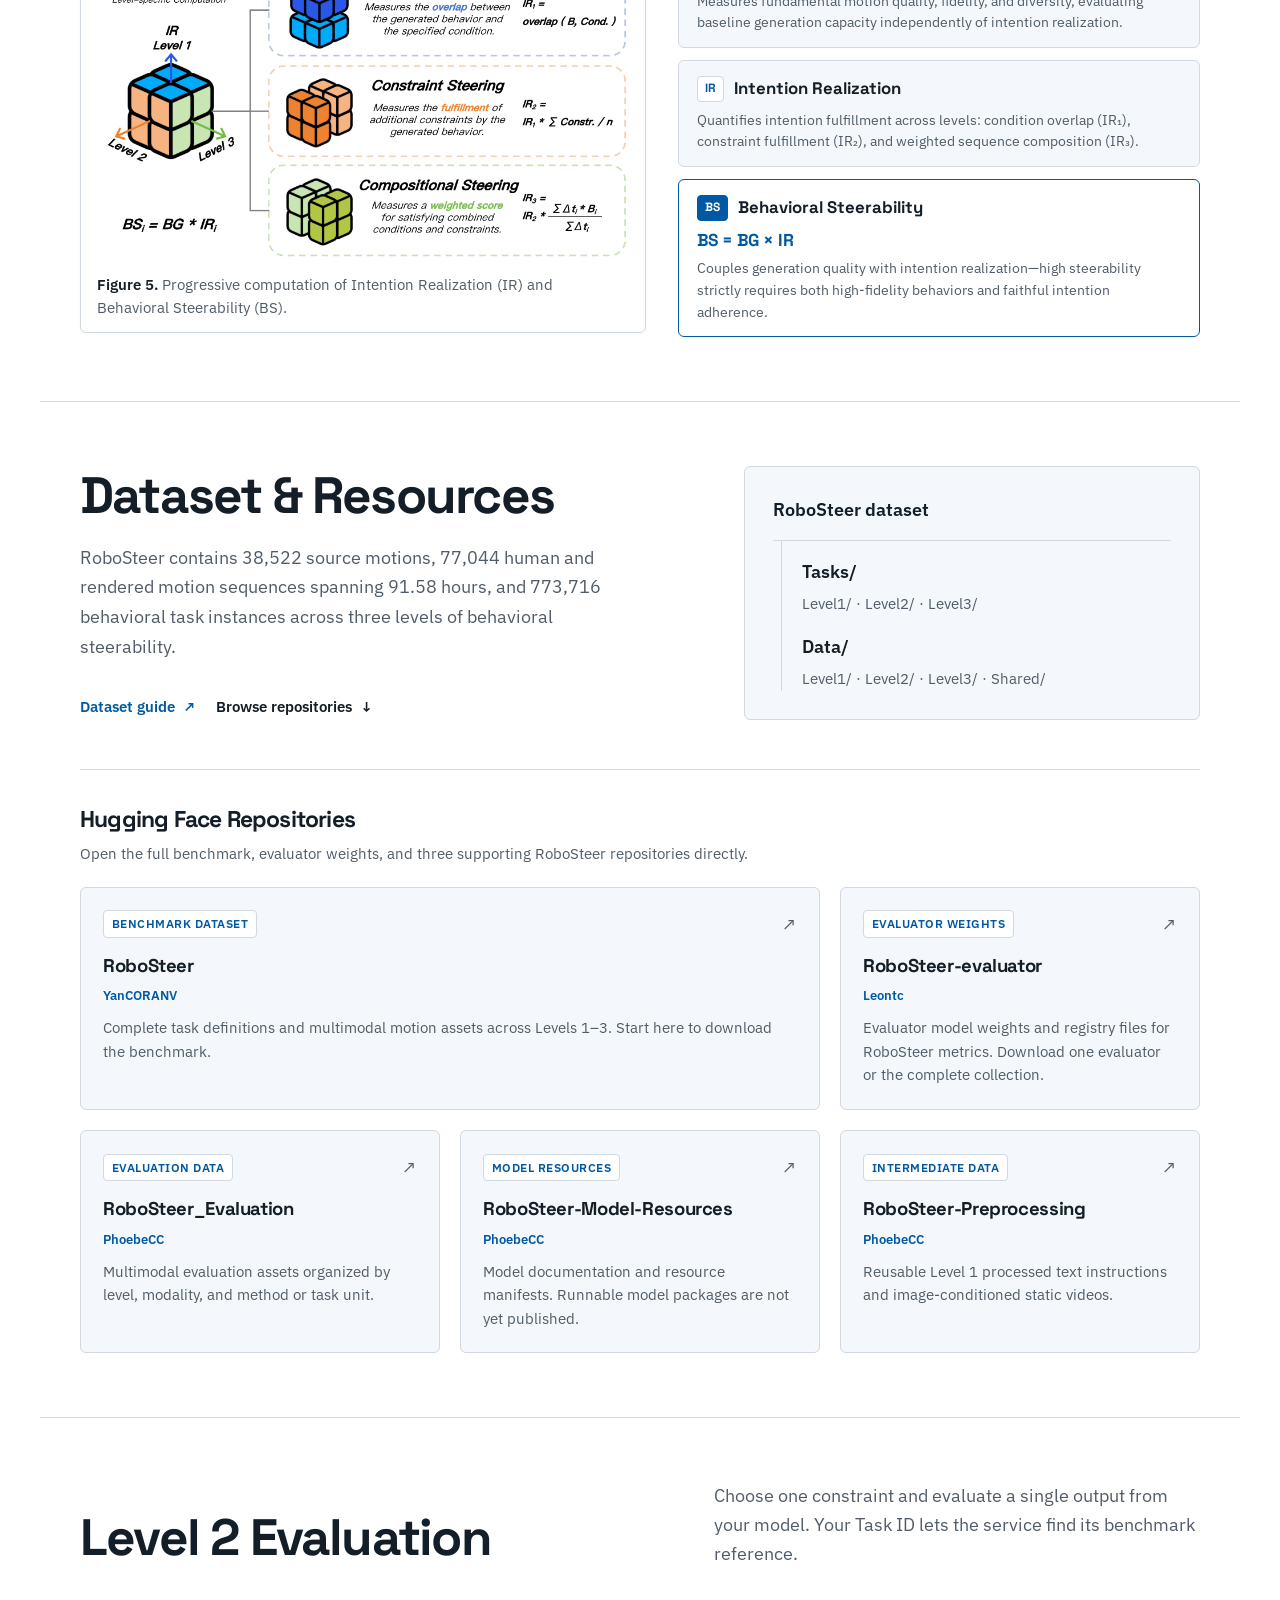
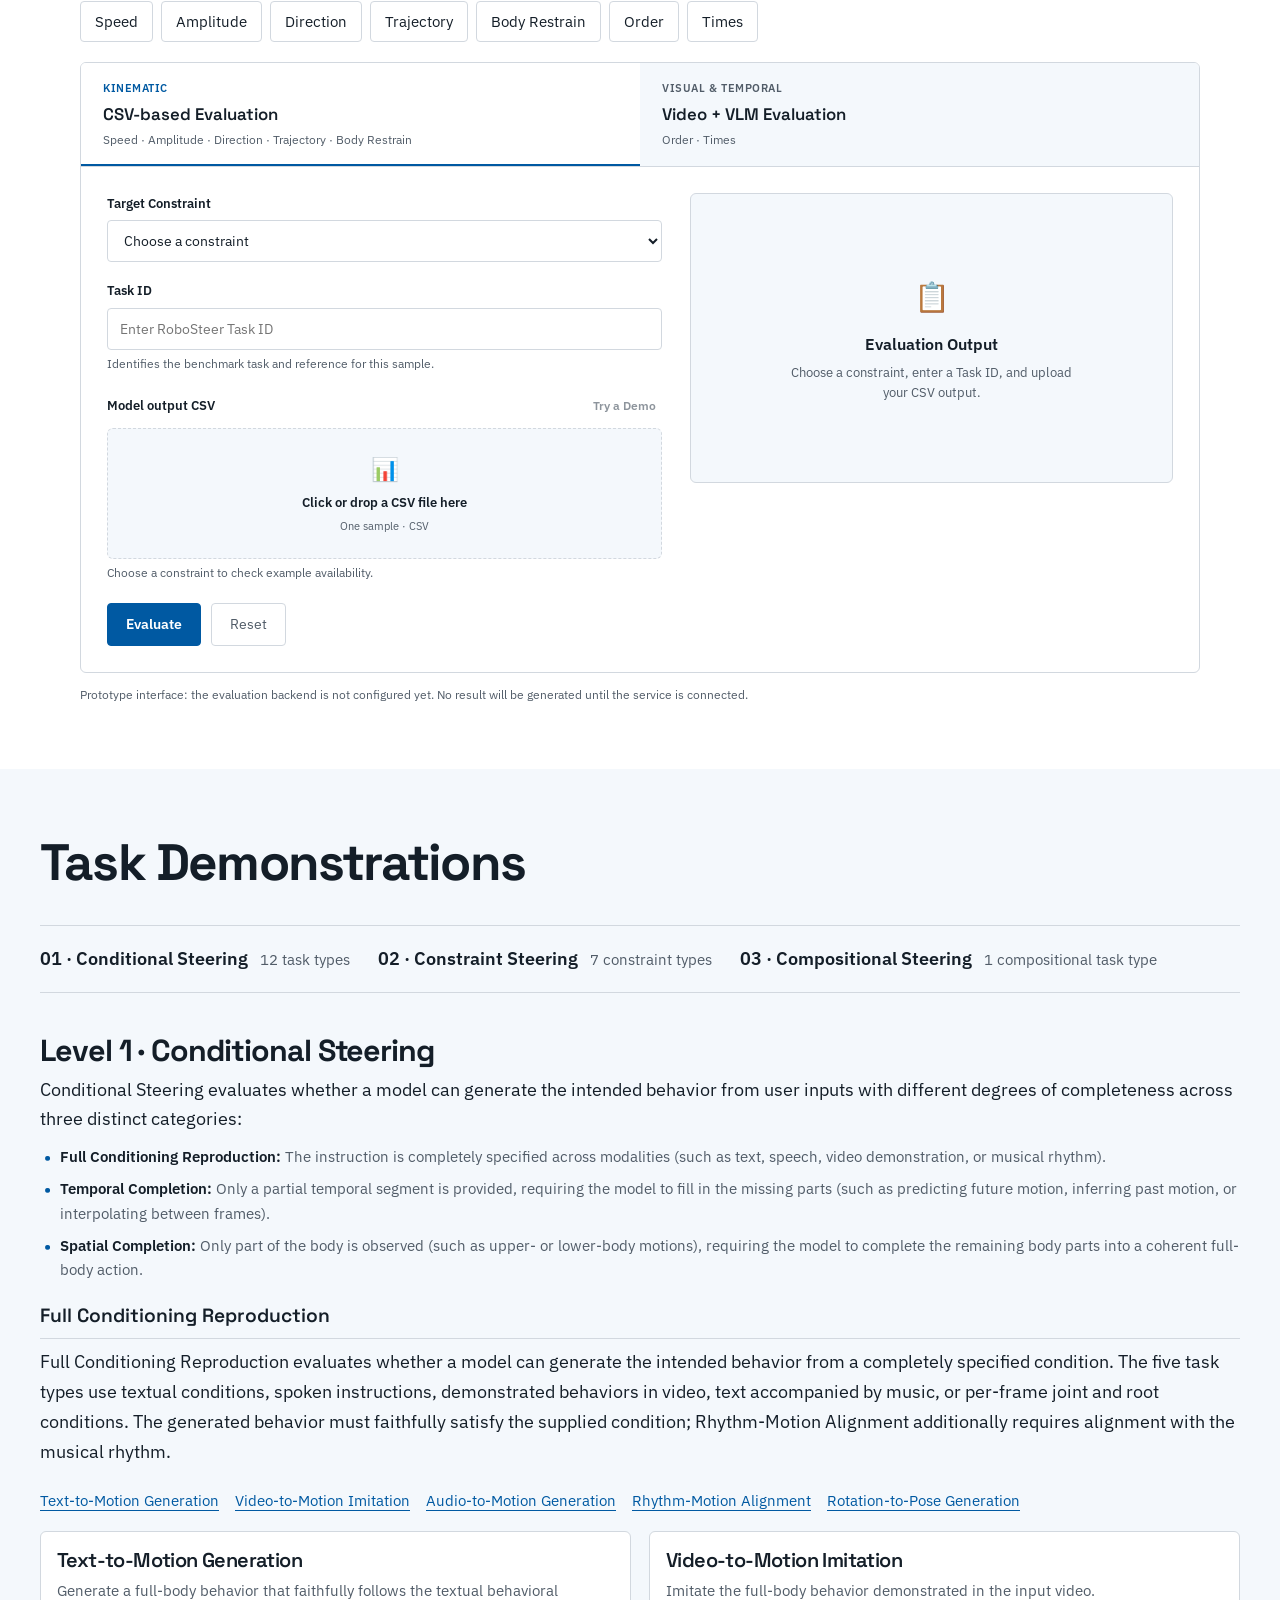
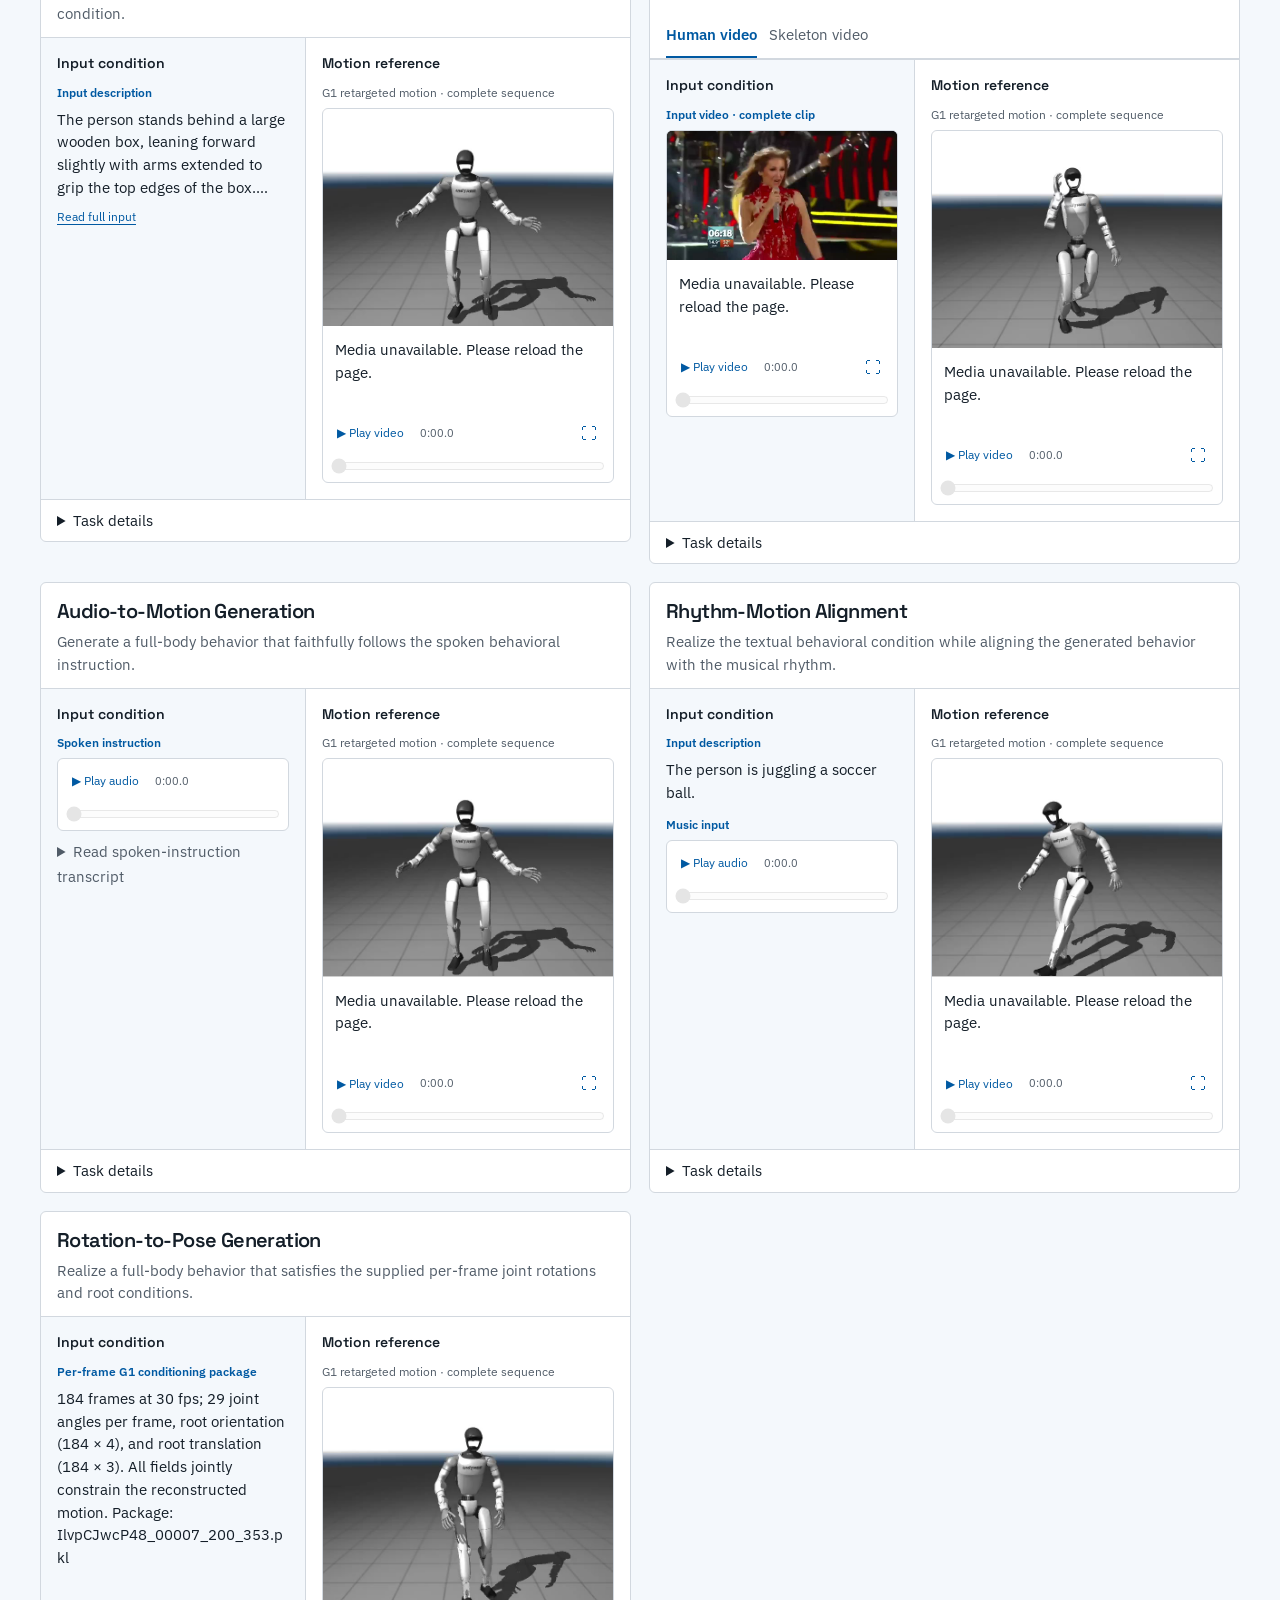
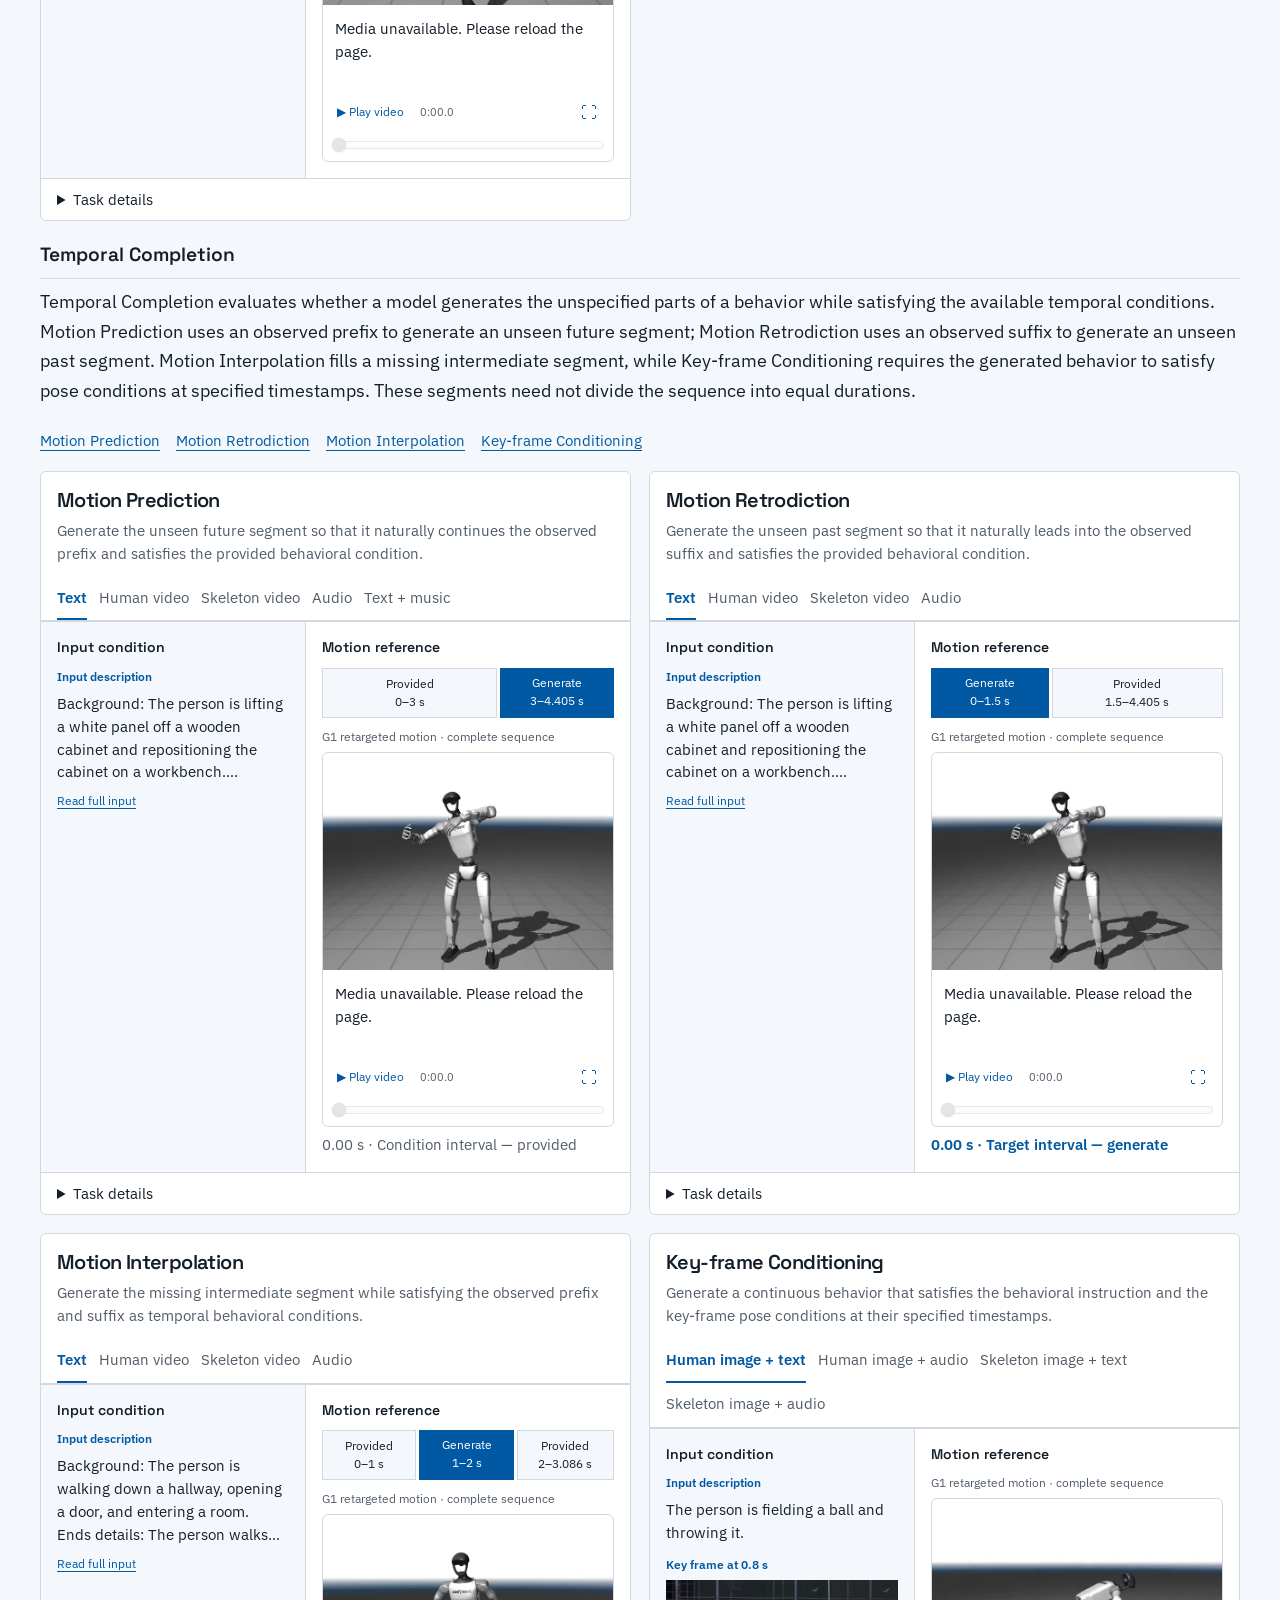
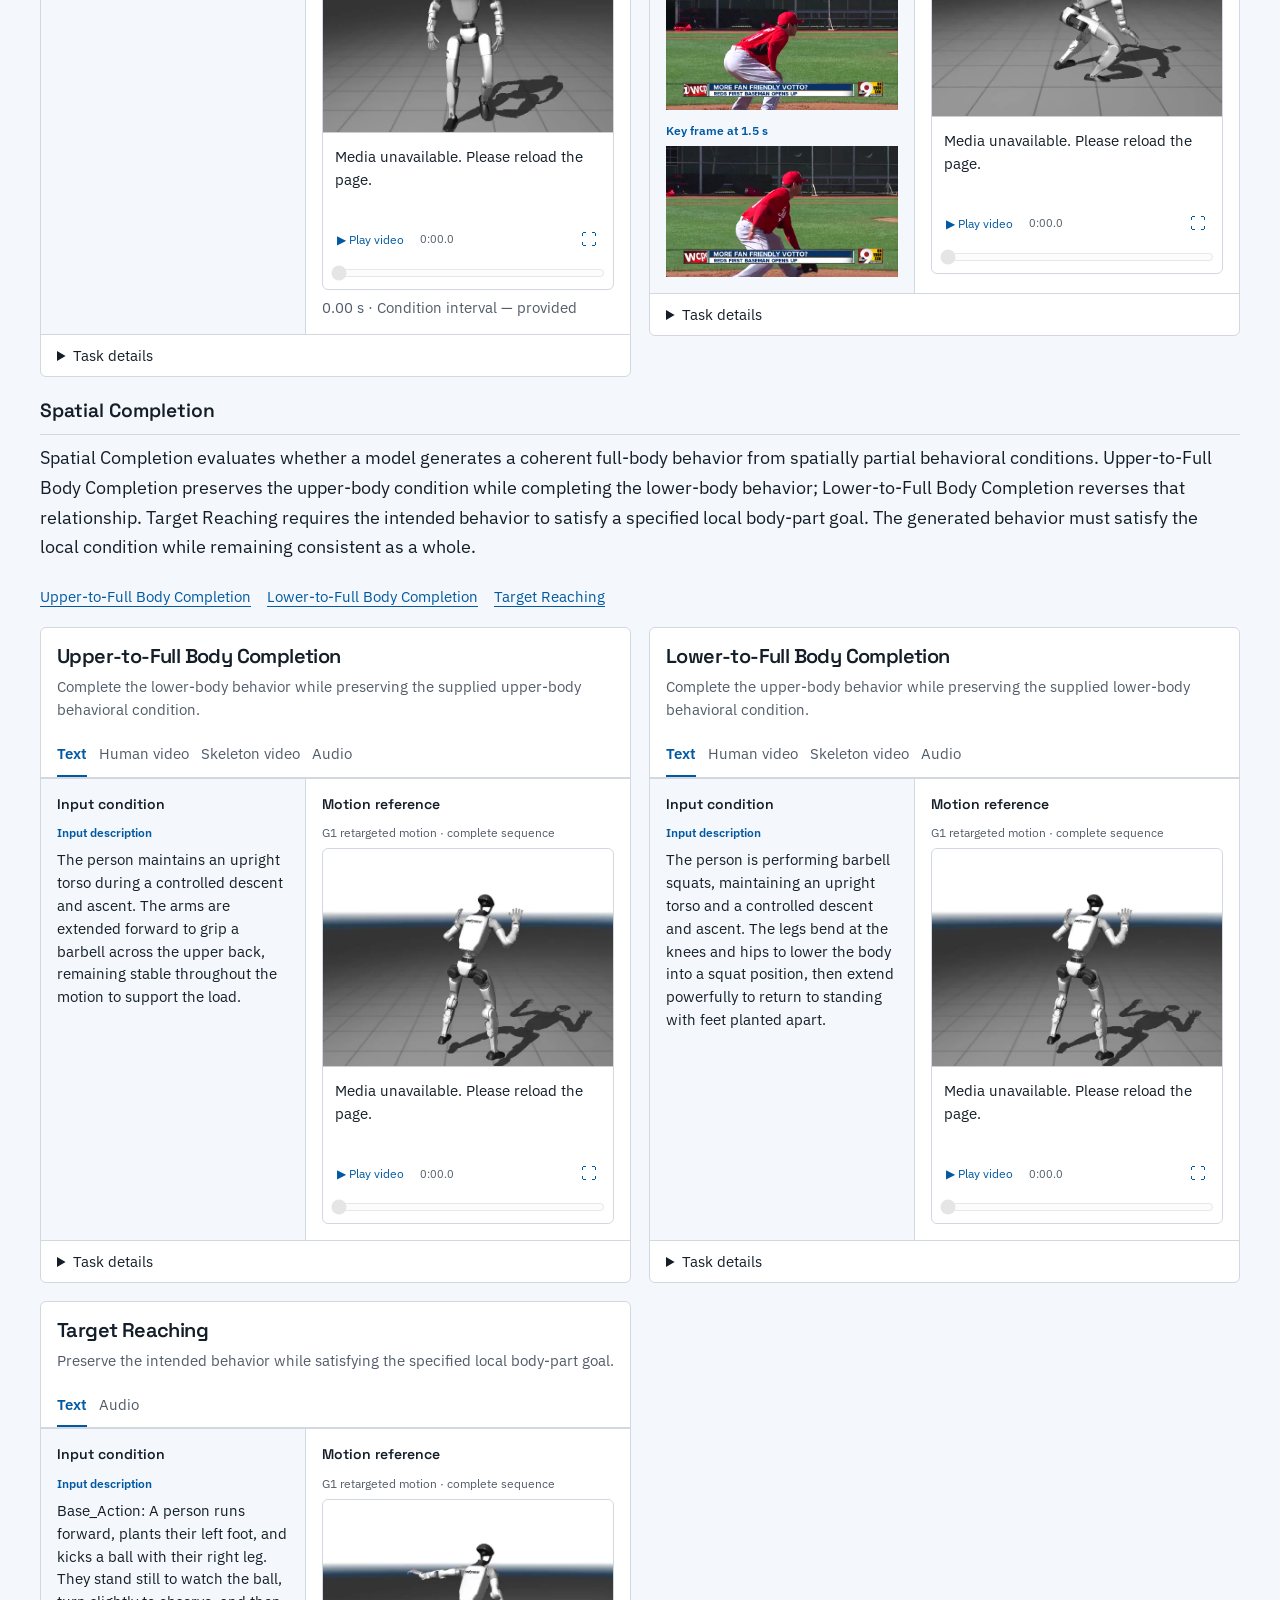
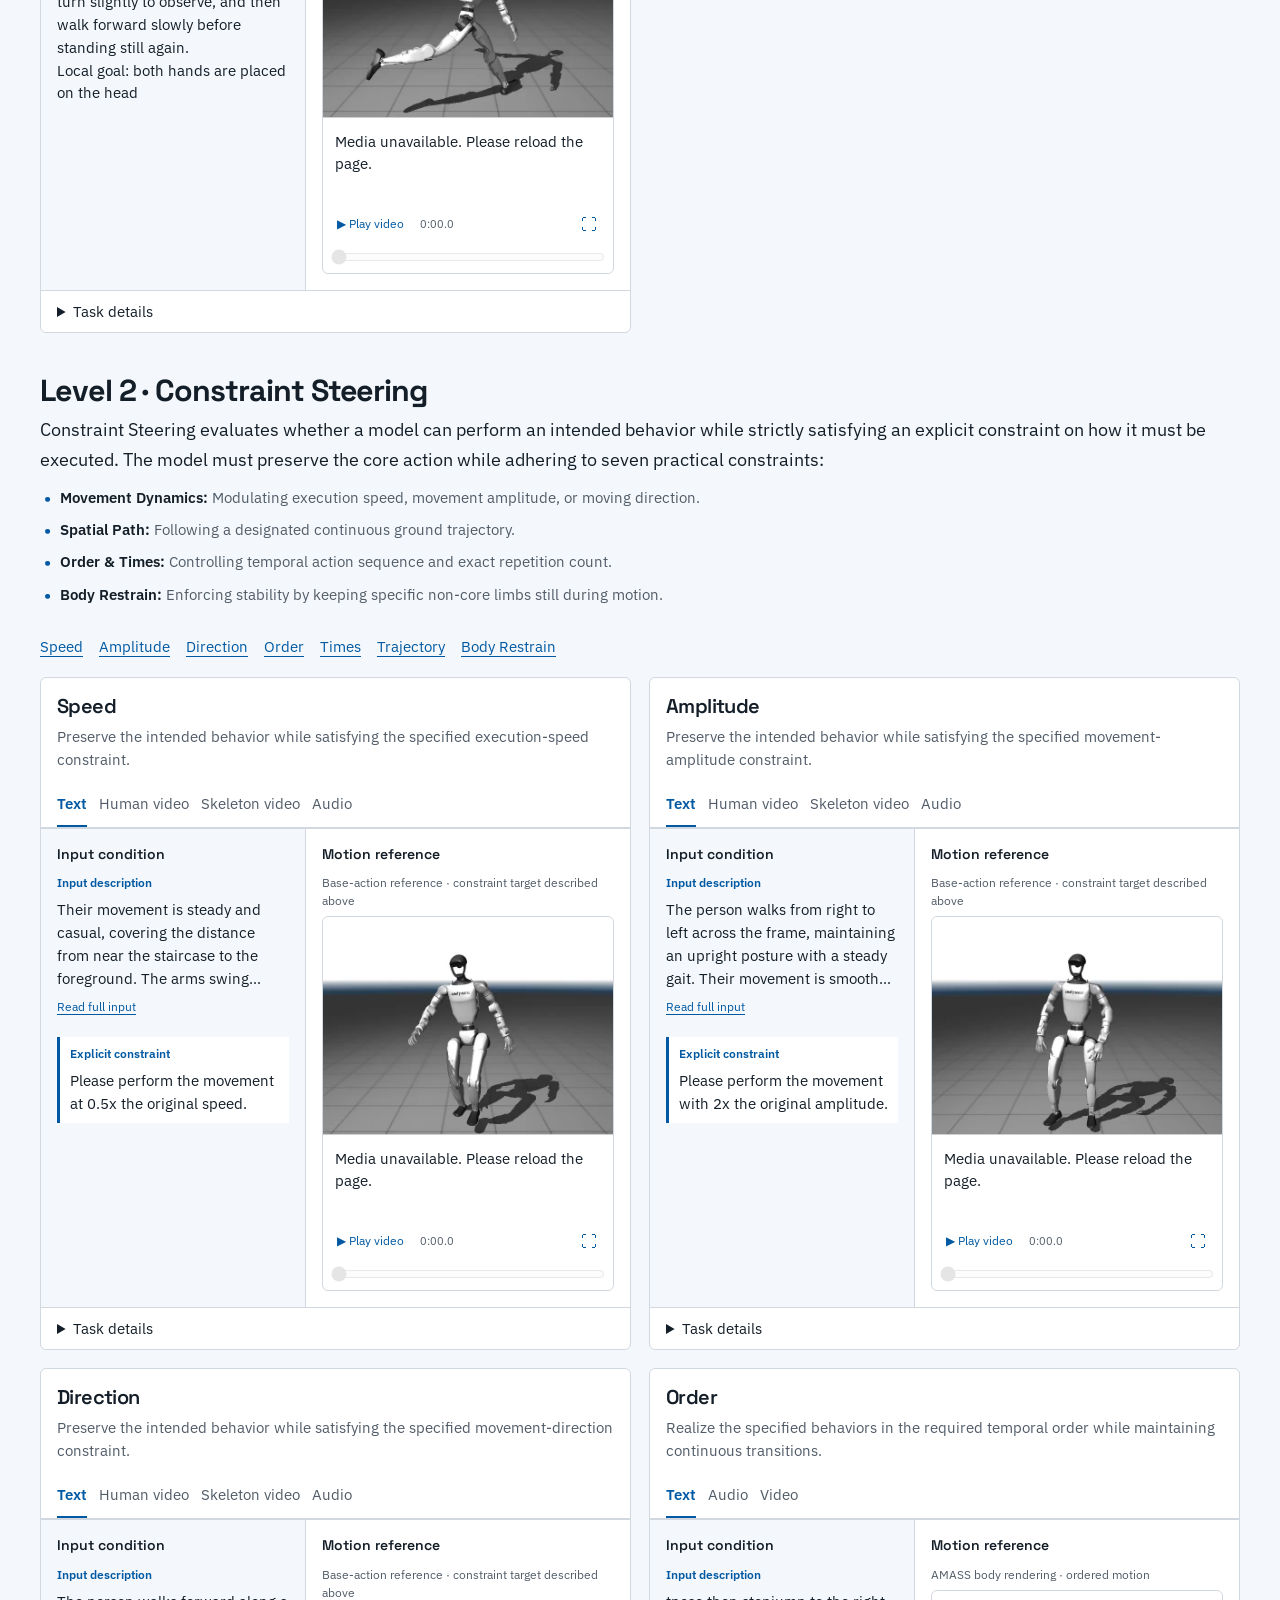
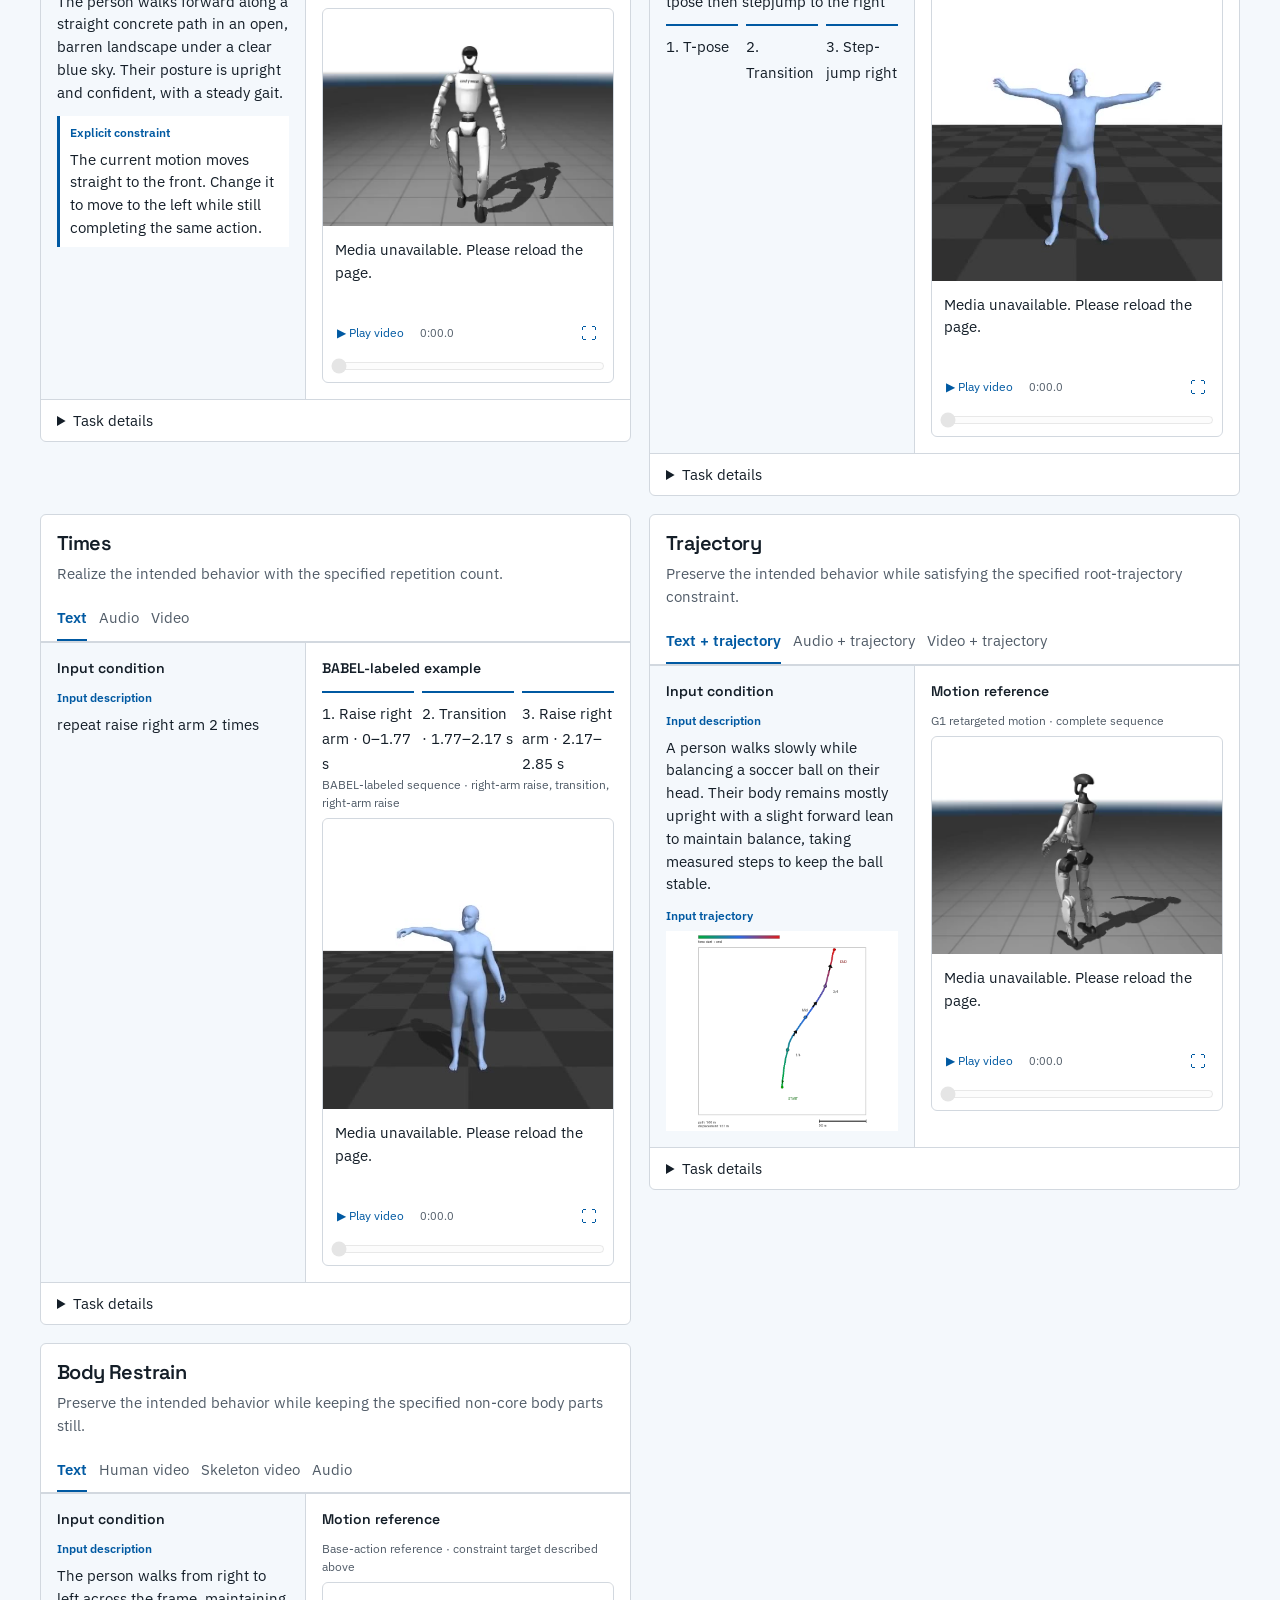
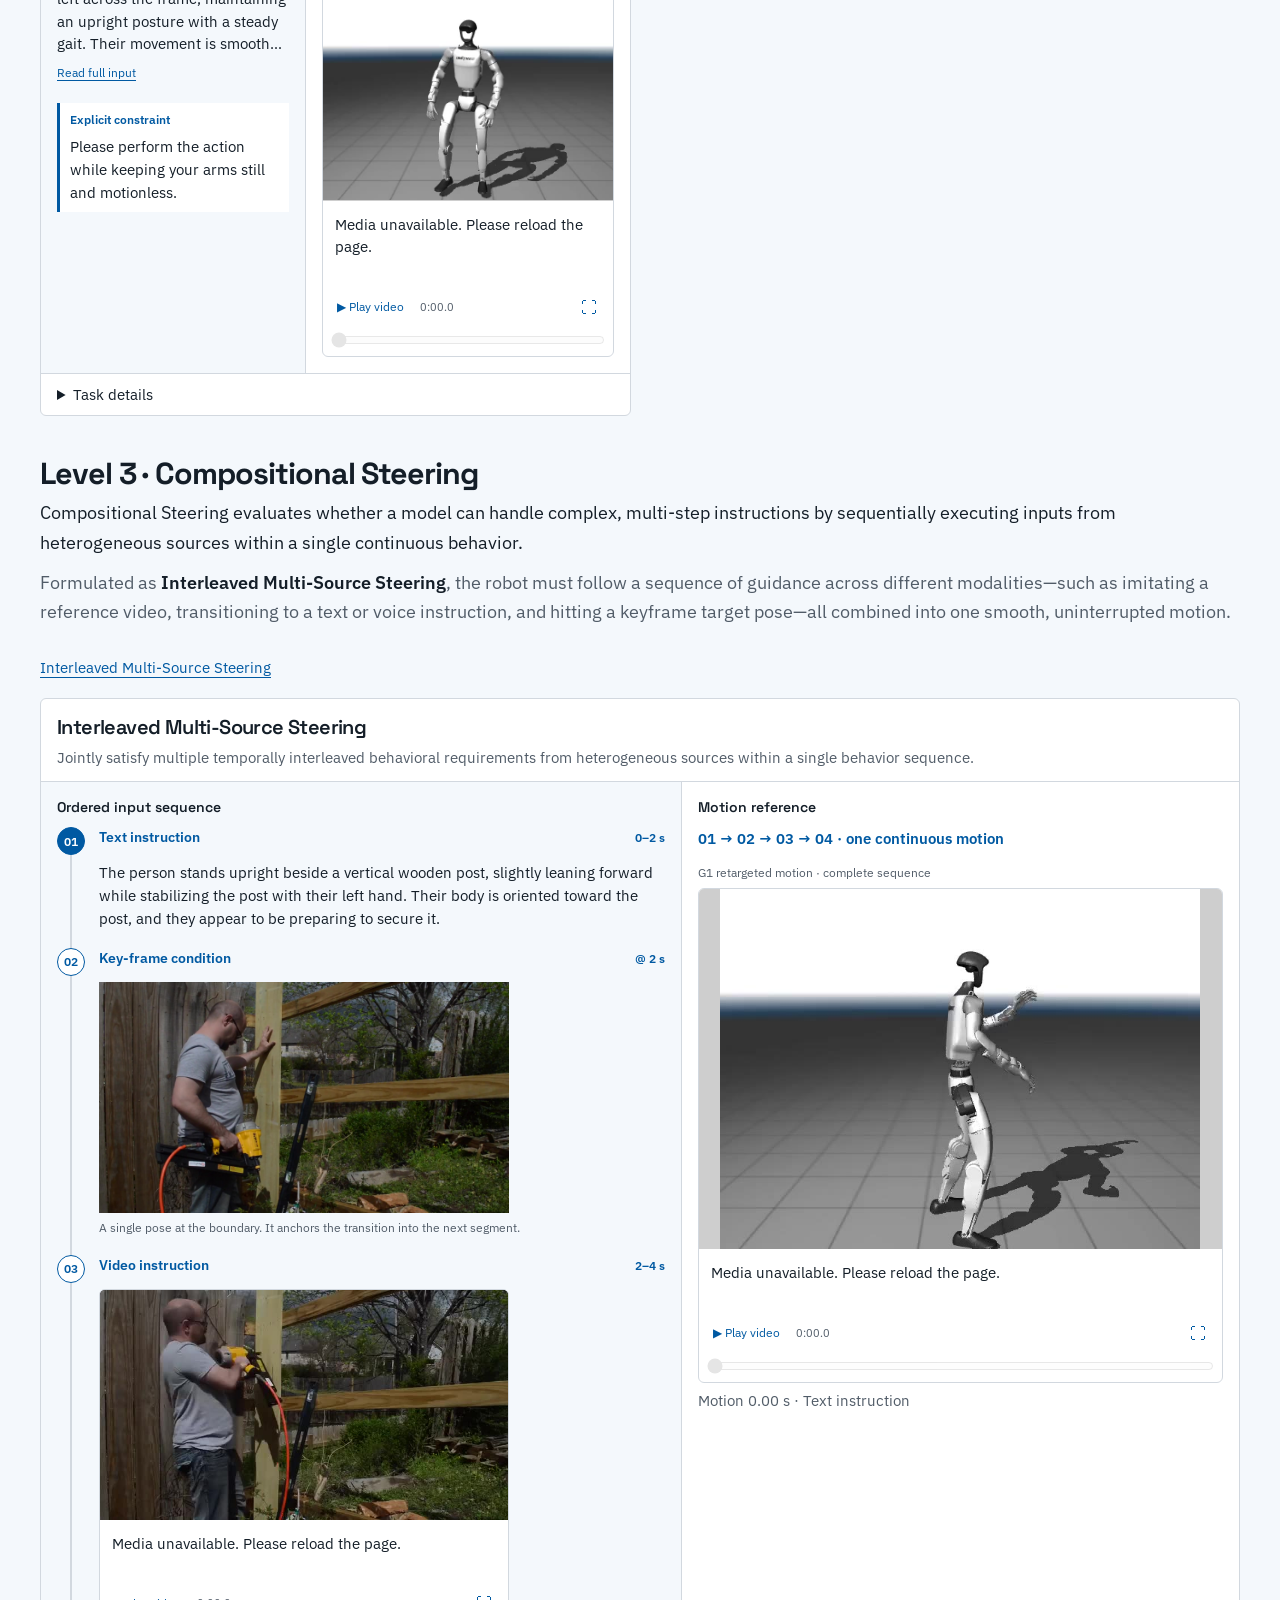
==== commit 2b83c95c: "Link RoboSteer Hugging Face repositories directly" ====
--- a/index.html
+++ b/index.html
@@ -13,8 +13,8 @@
   <link rel="stylesheet" href="assets/fonts/fonts.css">
   <link rel="stylesheet" href="tokens.css">
   <link rel="stylesheet" href="styles.css?v=hero-subtitle-blend-2-20261003">
-  <script src="site-content.js?v=20260930-v3" defer></script>
-  <script src="script.js?v=20260930-v3" defer></script>
+  <script src="site-content.js?v=hf-resources-20261003" defer></script>
+  <script src="script.js?v=hf-resources-20261003" defer></script>
   <script src="evaluation-config.js?v=level2-20261002" defer></script>
   <script src="evaluation-service.js?v=level2-20261002" defer></script>
   <script src="evaluation-ui.js?v=level2-20261002" defer></script>
@@ -150,7 +150,7 @@
           <p>RoboSteer contains 38,522 source motions, 77,044 human and rendered motion sequences spanning 91.58 hours, and 773,716 behavioral task instances across three levels of behavioral steerability.</p>
           <div class="dataset-actions">
             <a class="text-link" href="docs/dataset-guide.html">Dataset guide <span aria-hidden="true">↗</span></a>
-            <a class="text-link hf-hub-link" href="https://huggingface.co/PhoebeCC" target="_blank" rel="noopener noreferrer">Hugging Face Profile <span aria-hidden="true">↗</span></a>
+            <a class="text-link hf-section-link" href="#hf-repositories">Browse repositories <span aria-hidden="true">↓</span></a>
           </div>
         </div>
         <div class="dataset-tree" role="img" aria-label="The dataset root contains Tasks with Levels 1, 2 and 3, and Data with Levels 1, 2, 3 and Shared.">
@@ -160,24 +160,45 @@
         </div>
       </div>
 
-      <div class="hf-resources">
-        <h3 class="hf-resources-title">Hugging Face Repositories</h3>
+      <div class="hf-resources" id="hf-repositories" aria-labelledby="hf-resources-title">
+        <h3 class="hf-resources-title" id="hf-resources-title">Hugging Face Repositories</h3>
+        <p class="hf-resources-intro">Open the full benchmark, evaluator weights, and three supporting RoboSteer repositories directly.</p>
         <div class="hf-cards-grid">
+          <a class="hf-card hf-card-primary" href="https://huggingface.co/datasets/YanCORANV/RoboSteer" target="_blank" rel="noopener noreferrer">
+            <div class="hf-card-top">
+              <span class="hf-badge">Benchmark dataset</span>
+              <span class="hf-arrow" aria-hidden="true">↗</span>
+            </div>
+            <h4>RoboSteer</h4>
+            <span class="hf-owner">YanCORANV</span>
+            <p>Complete task definitions and multimodal motion assets across Levels 1–3. Start here to download the benchmark.</p>
+          </a>
+          <a class="hf-card" href="https://huggingface.co/Leontc/RoboSteer-evaluator" target="_blank" rel="noopener noreferrer">
+            <div class="hf-card-top">
+              <span class="hf-badge">Evaluator weights</span>
+              <span class="hf-arrow" aria-hidden="true">↗</span>
+            </div>
+            <h4>RoboSteer-evaluator</h4>
+            <span class="hf-owner">Leontc</span>
+            <p>Evaluator model weights and registry files for RoboSteer metrics. Download one evaluator or the complete collection.</p>
+          </a>
           <a class="hf-card" href="https://huggingface.co/datasets/PhoebeCC/RoboSteer_Evaluation" target="_blank" rel="noopener noreferrer">
             <div class="hf-card-top">
-              <span class="hf-badge">Dataset</span>
+              <span class="hf-badge">Evaluation data</span>
               <span class="hf-arrow" aria-hidden="true">↗</span>
             </div>
             <h4>RoboSteer_Evaluation</h4>
-            <p>Multimodal evaluation benchmark dataset organized by evaluation level, modality, and method/task unit.</p>
+            <span class="hf-owner">PhoebeCC</span>
+            <p>Multimodal evaluation assets organized by level, modality, and method or task unit.</p>
           </a>
           <a class="hf-card" href="https://huggingface.co/datasets/PhoebeCC/RoboSteer-Model-Resources" target="_blank" rel="noopener noreferrer">
             <div class="hf-card-top">
-              <span class="hf-badge">Resources</span>
+              <span class="hf-badge">Model resources</span>
               <span class="hf-arrow" aria-hidden="true">↗</span>
             </div>
             <h4>RoboSteer-Model-Resources</h4>
-            <p>Model documentation, resource manifests, and supplementary setup guides for evaluated baselines.</p>
+            <span class="hf-owner">PhoebeCC</span>
+            <p>Model documentation and resource manifests. Runnable model packages are not yet published.</p>
           </a>
           <a class="hf-card" href="https://huggingface.co/datasets/PhoebeCC/RoboSteer-Preprocessing" target="_blank" rel="noopener noreferrer">
             <div class="hf-card-top">
@@ -185,7 +206,8 @@
               <span class="hf-arrow" aria-hidden="true">↗</span>
             </div>
             <h4>RoboSteer-Preprocessing</h4>
-            <p>Reusable intermediate preprocessing assets, including processed text instructions and multimodal conditions.</p>
+            <span class="hf-owner">PhoebeCC</span>
+            <p>Reusable Level 1 processed text instructions and image-conditioned static videos.</p>
           </a>
         </div>
       </div>
--- a/styles.css
+++ b/styles.css
@@ -171,8 +171,8 @@
 .dataset-actions { display: flex; flex-wrap: wrap; gap: 20px; align-items: center; margin-top: 24px; }
 .text-link { color: var(--color-accent); display: inline-flex; min-height: 44px; align-items: center; gap: 8px; font-weight: 600; font-size: var(--text-sm); text-decoration: none; border-bottom: 1px solid transparent; }
 .text-link:hover { border-bottom-color: var(--color-accent); }
-.hf-hub-link { color: var(--color-ink); }
-.hf-hub-link:hover { color: var(--color-accent); border-bottom-color: var(--color-accent); }
+.hf-section-link { color: var(--color-ink); }
+.hf-section-link:hover { color: var(--color-accent); border-bottom-color: var(--color-accent); }
 .dataset-tree { background: var(--color-soft); padding: 28px; border: 1px solid var(--color-line); border-radius: var(--radius-sm); }
 .tree-root { font-weight: 600; font-size: clamp(1rem, 0.95rem + 0.2vw, 1.1rem); padding-bottom: 16px; border-bottom: 1px solid var(--color-line); }
 .tree-branch { display: grid; gap: 4px; padding: 16px 0 0 20px; border-left: 1px solid var(--color-line); margin-left: 8px; }
@@ -181,15 +181,18 @@
 
 /* Hugging Face Resources */
 .hf-resources { border-top: 1px solid var(--color-line); padding-top: 36px; margin-top: 40px; }
-.hf-resources-title { font-size: clamp(1.25rem, 1.15rem + 0.35vw, 1.5rem); margin-bottom: 20px; font-family: var(--font-display); }
+.hf-resources-title { font-size: clamp(1.25rem, 1.15rem + 0.35vw, 1.5rem); margin-bottom: 8px; font-family: var(--font-display); }
+.hf-resources-intro { color: var(--color-muted); font-size: var(--text-sm); margin-bottom: 20px; }
 .hf-cards-grid { display: grid; grid-template-columns: repeat(3, minmax(0, 1fr)); gap: 20px; }
 .hf-card { display: flex; flex-direction: column; background: var(--color-soft); border: 1px solid var(--color-line); border-radius: var(--radius-sm); padding: 22px; text-decoration: none; color: inherit; transition: border-color var(--dur-short) var(--ease-out), background var(--dur-short) var(--ease-out), transform var(--dur-short) var(--ease-out); }
+.hf-card-primary { grid-column: span 2; }
 .hf-card:hover { border-color: var(--color-accent); background: var(--color-paper); transform: translateY(-2px); }
 .hf-card-top { display: flex; align-items: center; justify-content: space-between; margin-bottom: 12px; }
 .hf-badge { display: inline-block; font-size: 0.75rem; font-weight: 600; text-transform: uppercase; letter-spacing: 0.04em; color: var(--color-accent); background: var(--color-paper); border: 1px solid var(--color-line); padding: 3px 8px; border-radius: 4px; }
 .hf-arrow { font-size: 1.1rem; color: var(--color-muted); transition: color var(--dur-short) var(--ease-out), transform var(--dur-short) var(--ease-out); }
 .hf-card:hover .hf-arrow { color: var(--color-accent); transform: translate(2px, -2px); }
-.hf-card h4 { font-family: var(--font-display); font-size: clamp(1.05rem, 1rem + 0.2vw, 1.18rem); margin: 0 0 8px; letter-spacing: -0.02em; color: var(--color-ink); }
+.hf-card h4 { font-family: var(--font-display); font-size: clamp(1.05rem, 1rem + 0.2vw, 1.18rem); margin: 0 0 4px; letter-spacing: -0.02em; color: var(--color-ink); overflow-wrap: anywhere; }
+.hf-owner { color: var(--color-accent); font-size: .8rem; font-weight: 600; margin-bottom: 10px; }
 .hf-card p { font-size: var(--text-sm); color: var(--color-muted); line-height: 1.55; margin: 0; flex-grow: 1; }
 
 /* Level 2 Evaluation */
@@ -317,6 +320,7 @@
   .case-level-section { margin-top: 32px; }
   .case-navigation span { display: none; }
   .hf-cards-grid { grid-template-columns: minmax(0, 1fr); }
+  .hf-card-primary { grid-column: auto; }
 }
 @media (max-width: 1100px) { footer { margin: 0 40px; } }
 @media (max-width: 760px) {
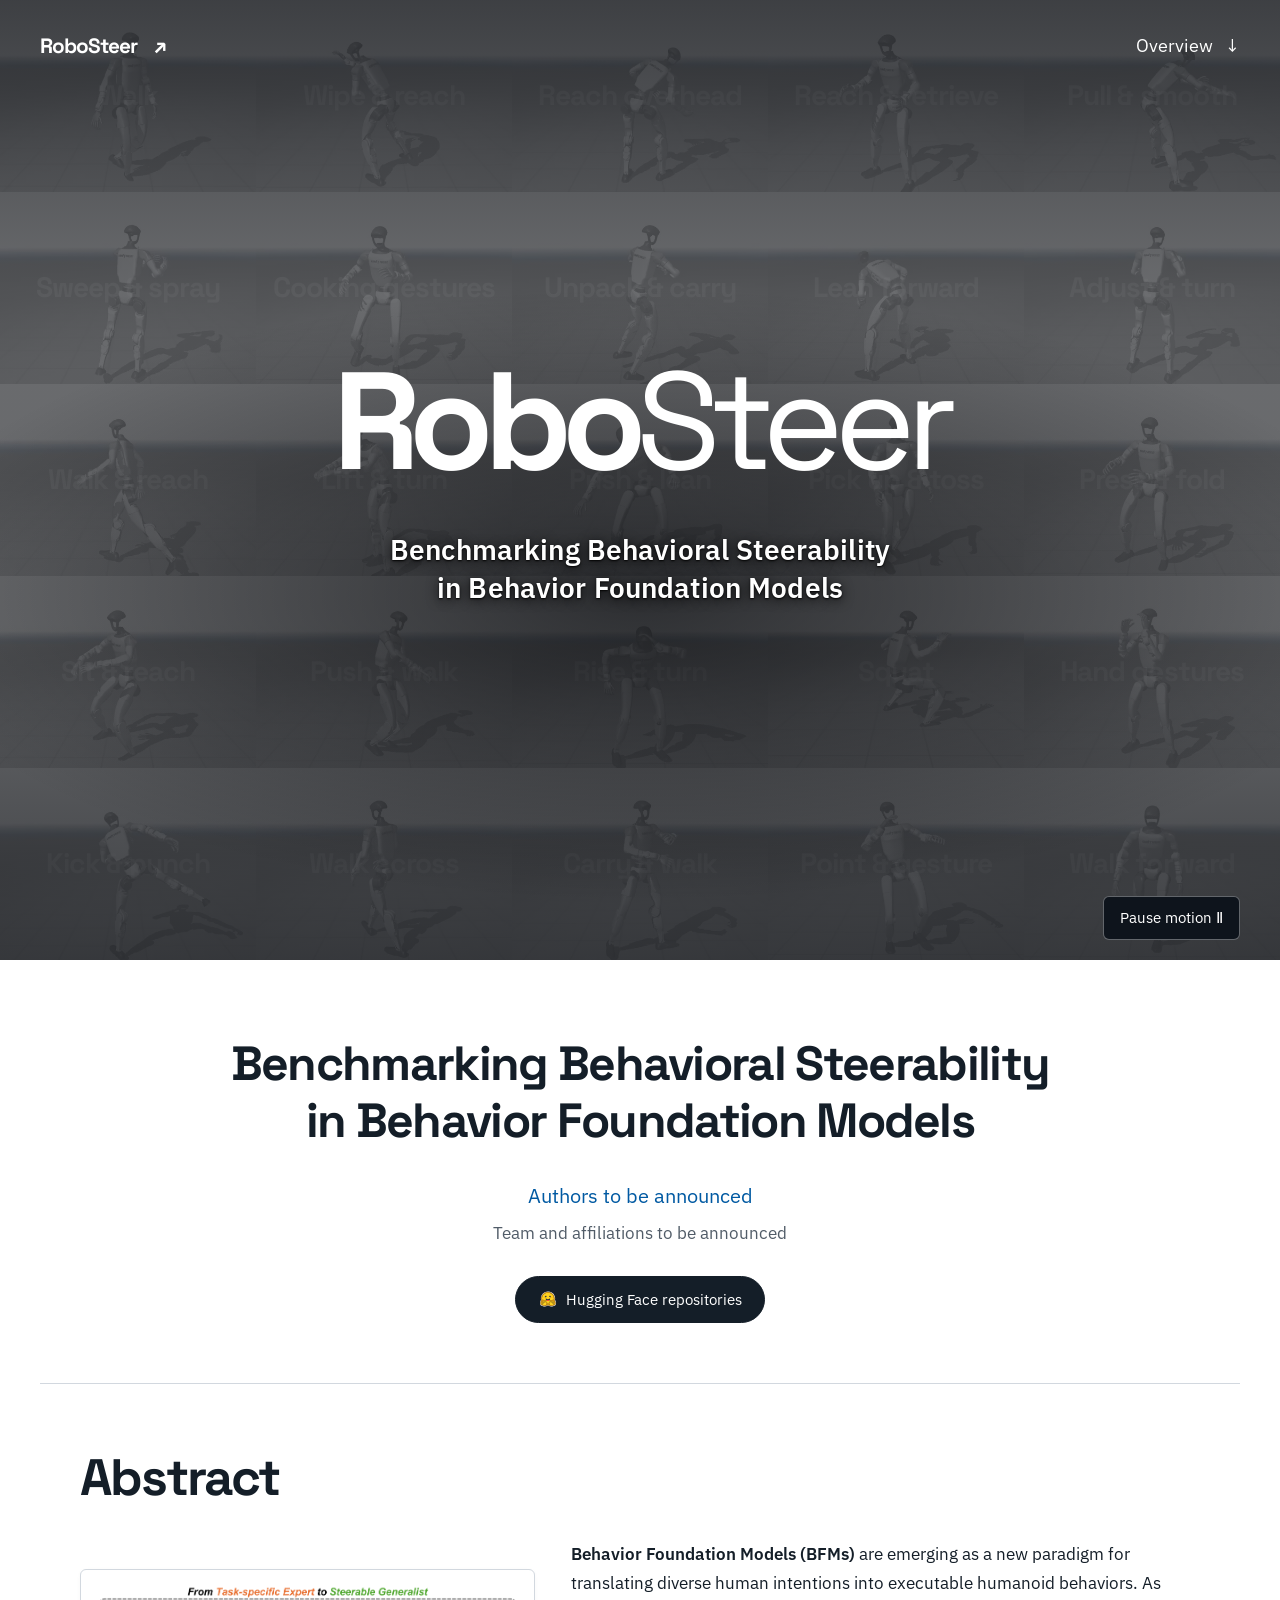
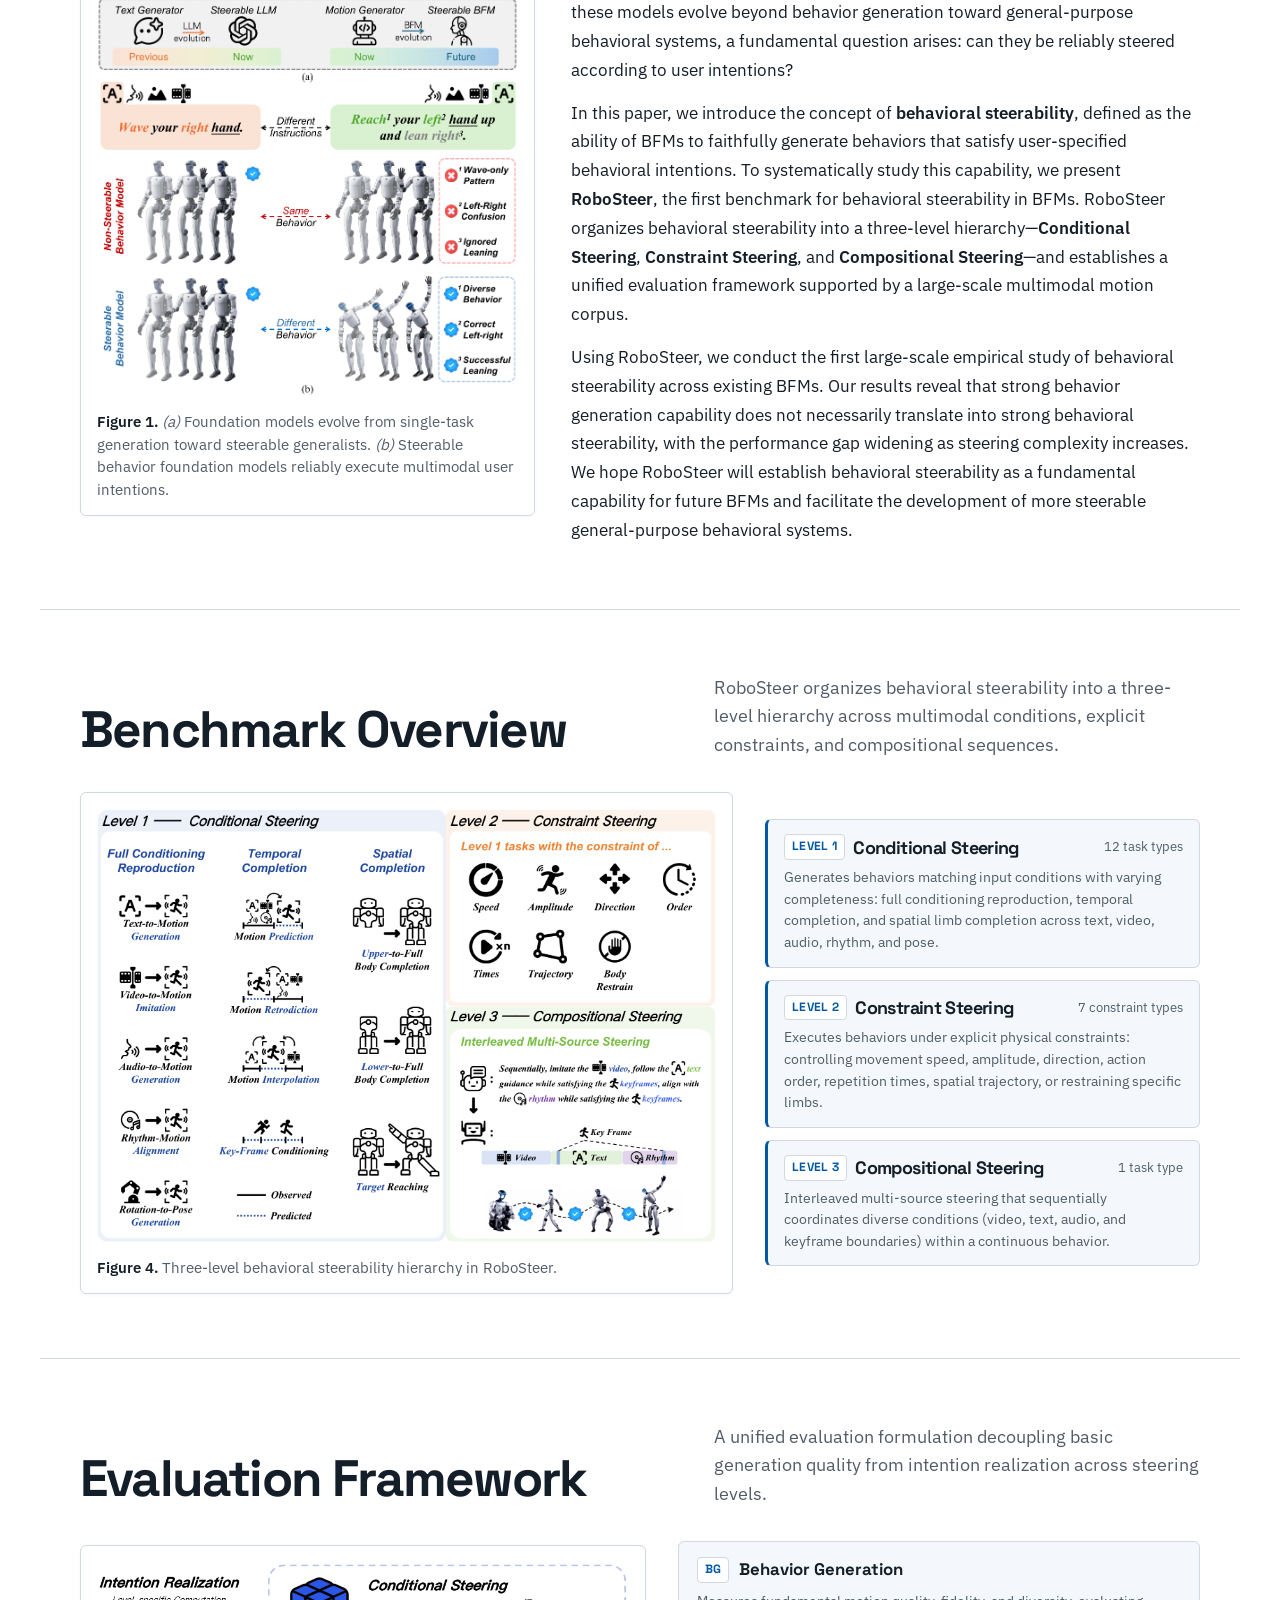
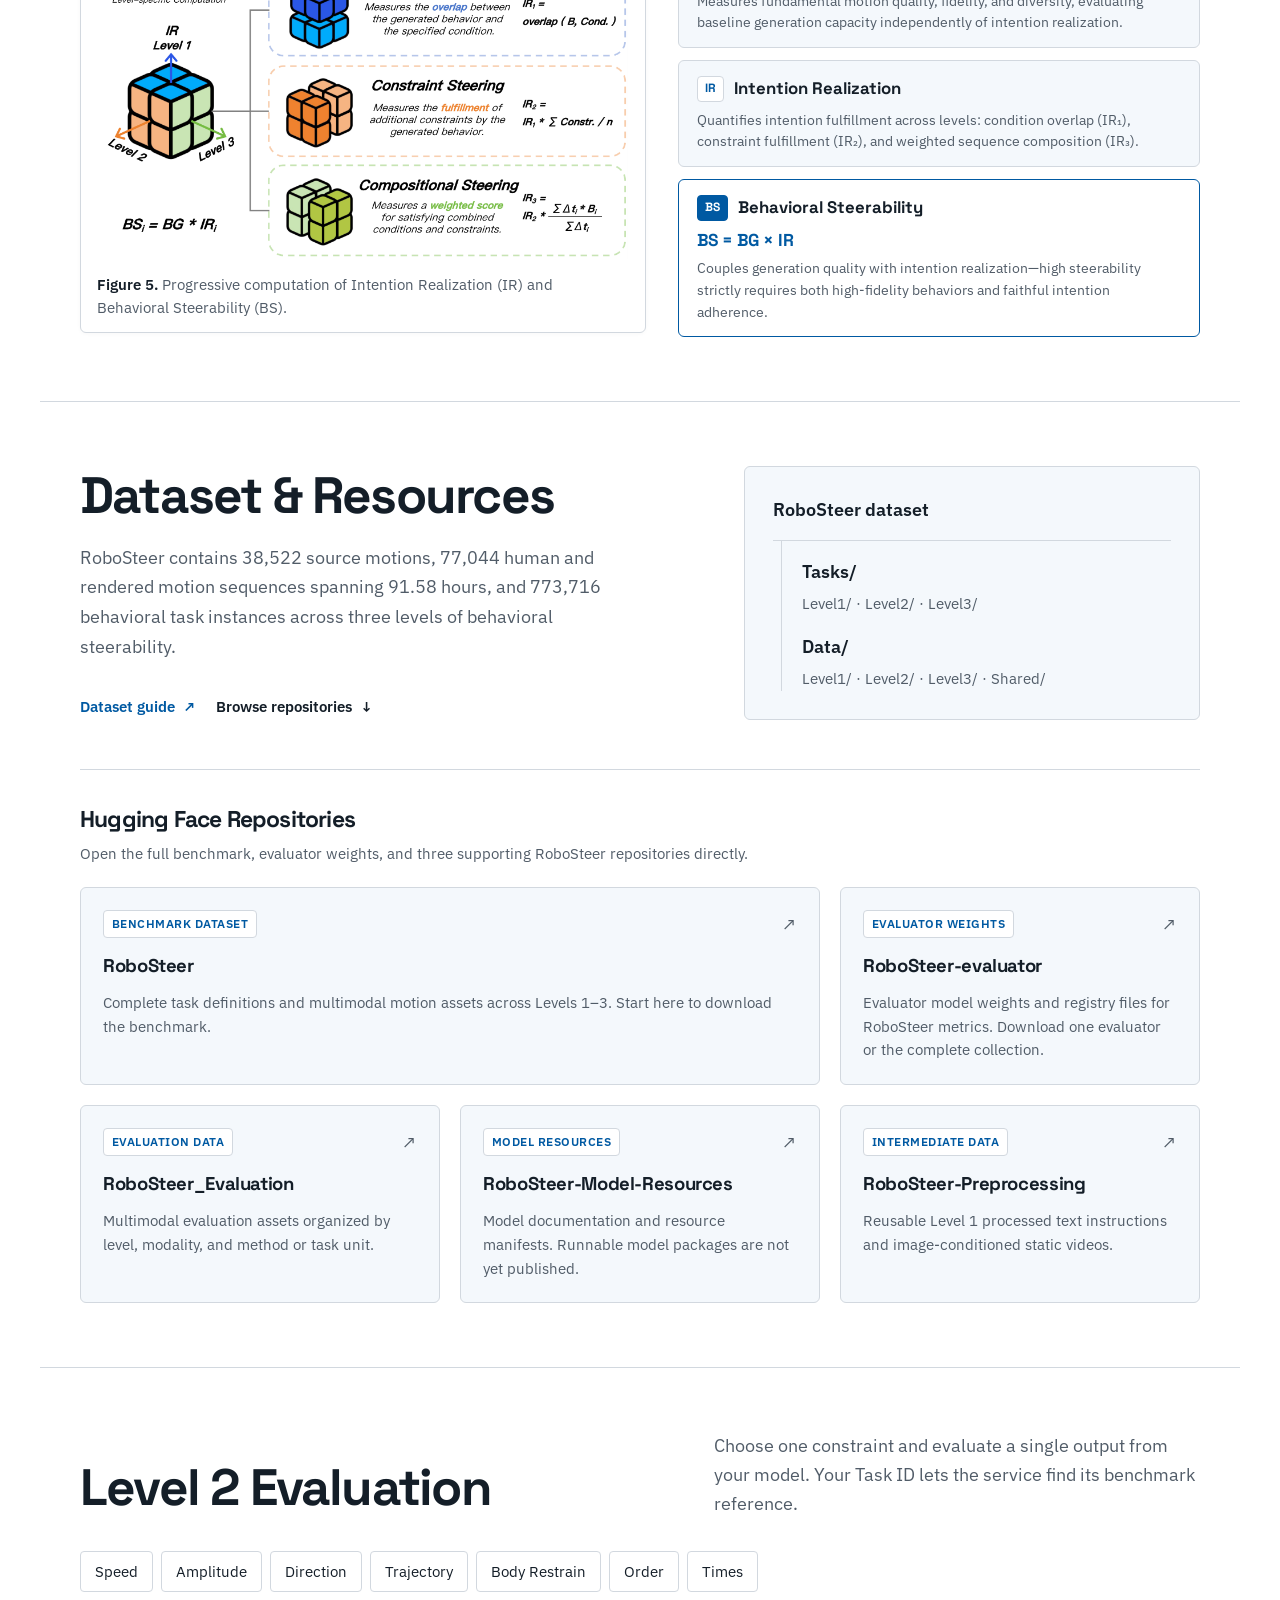
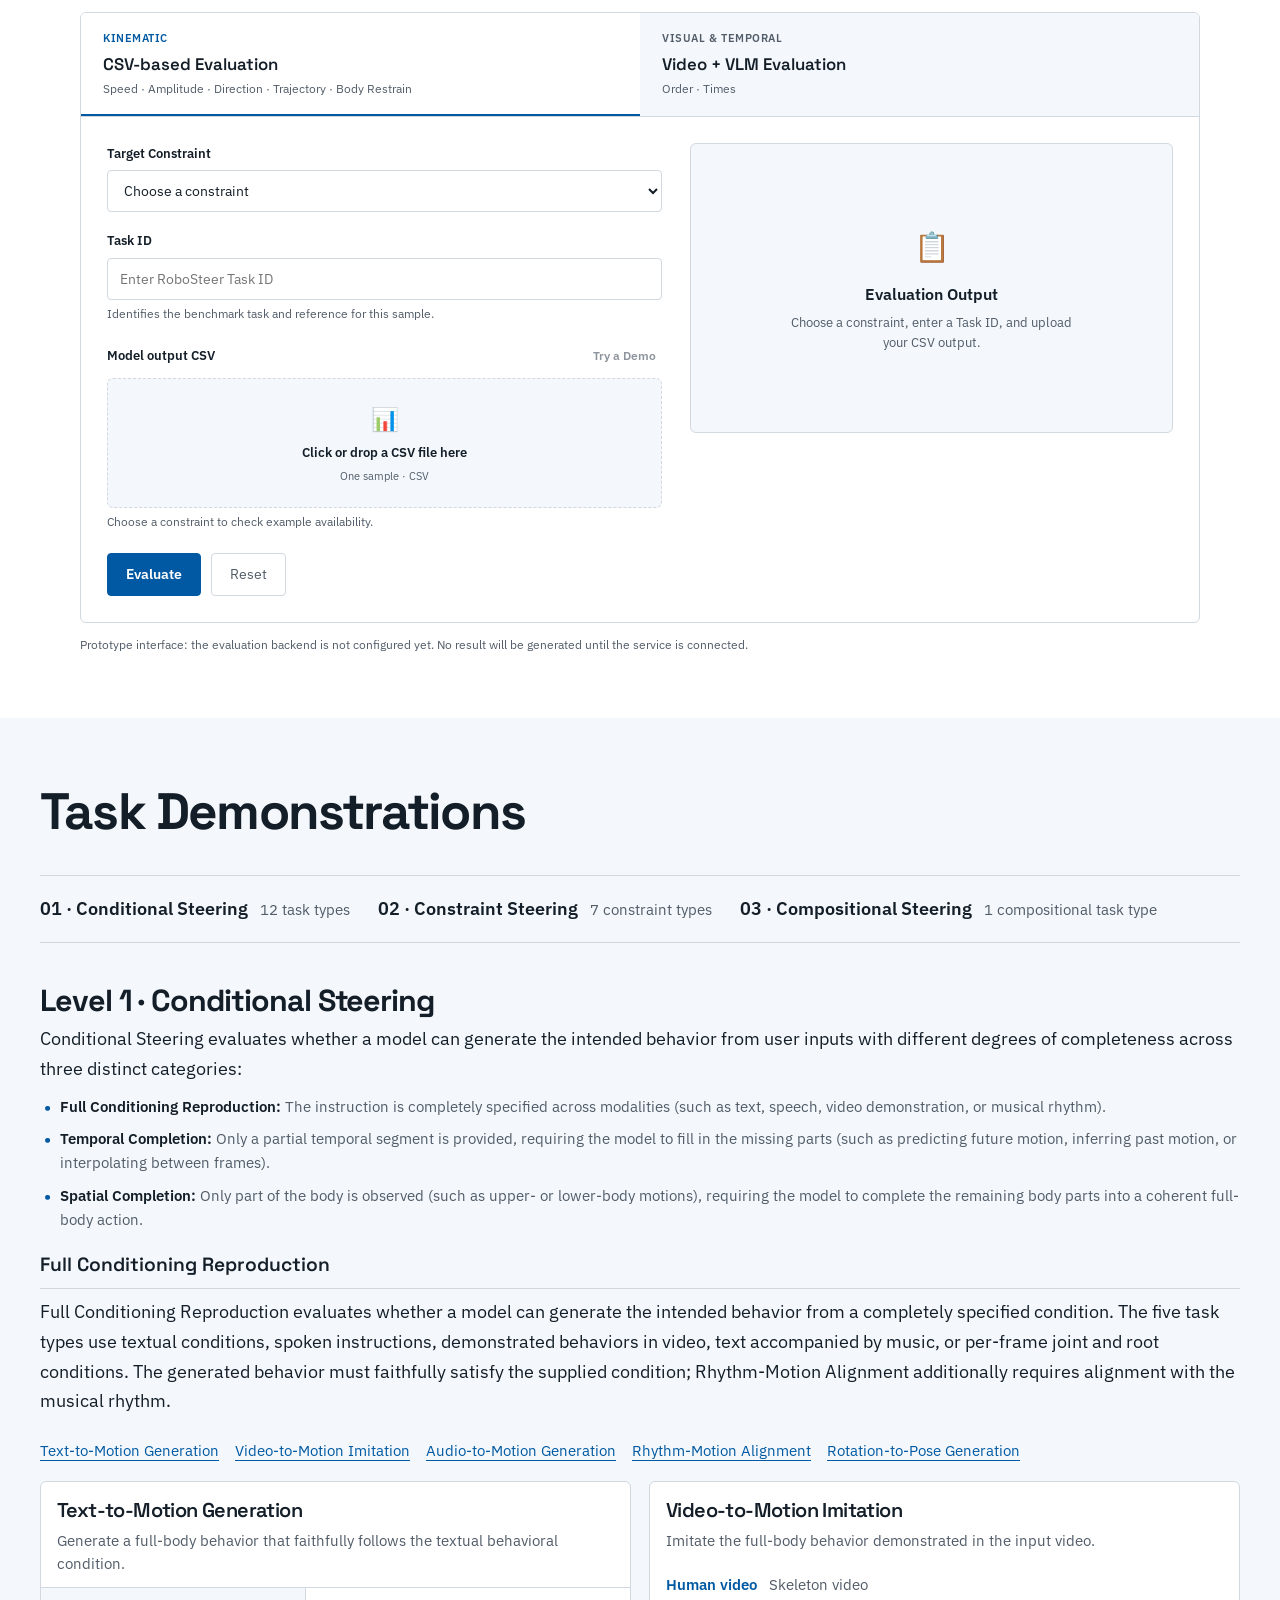
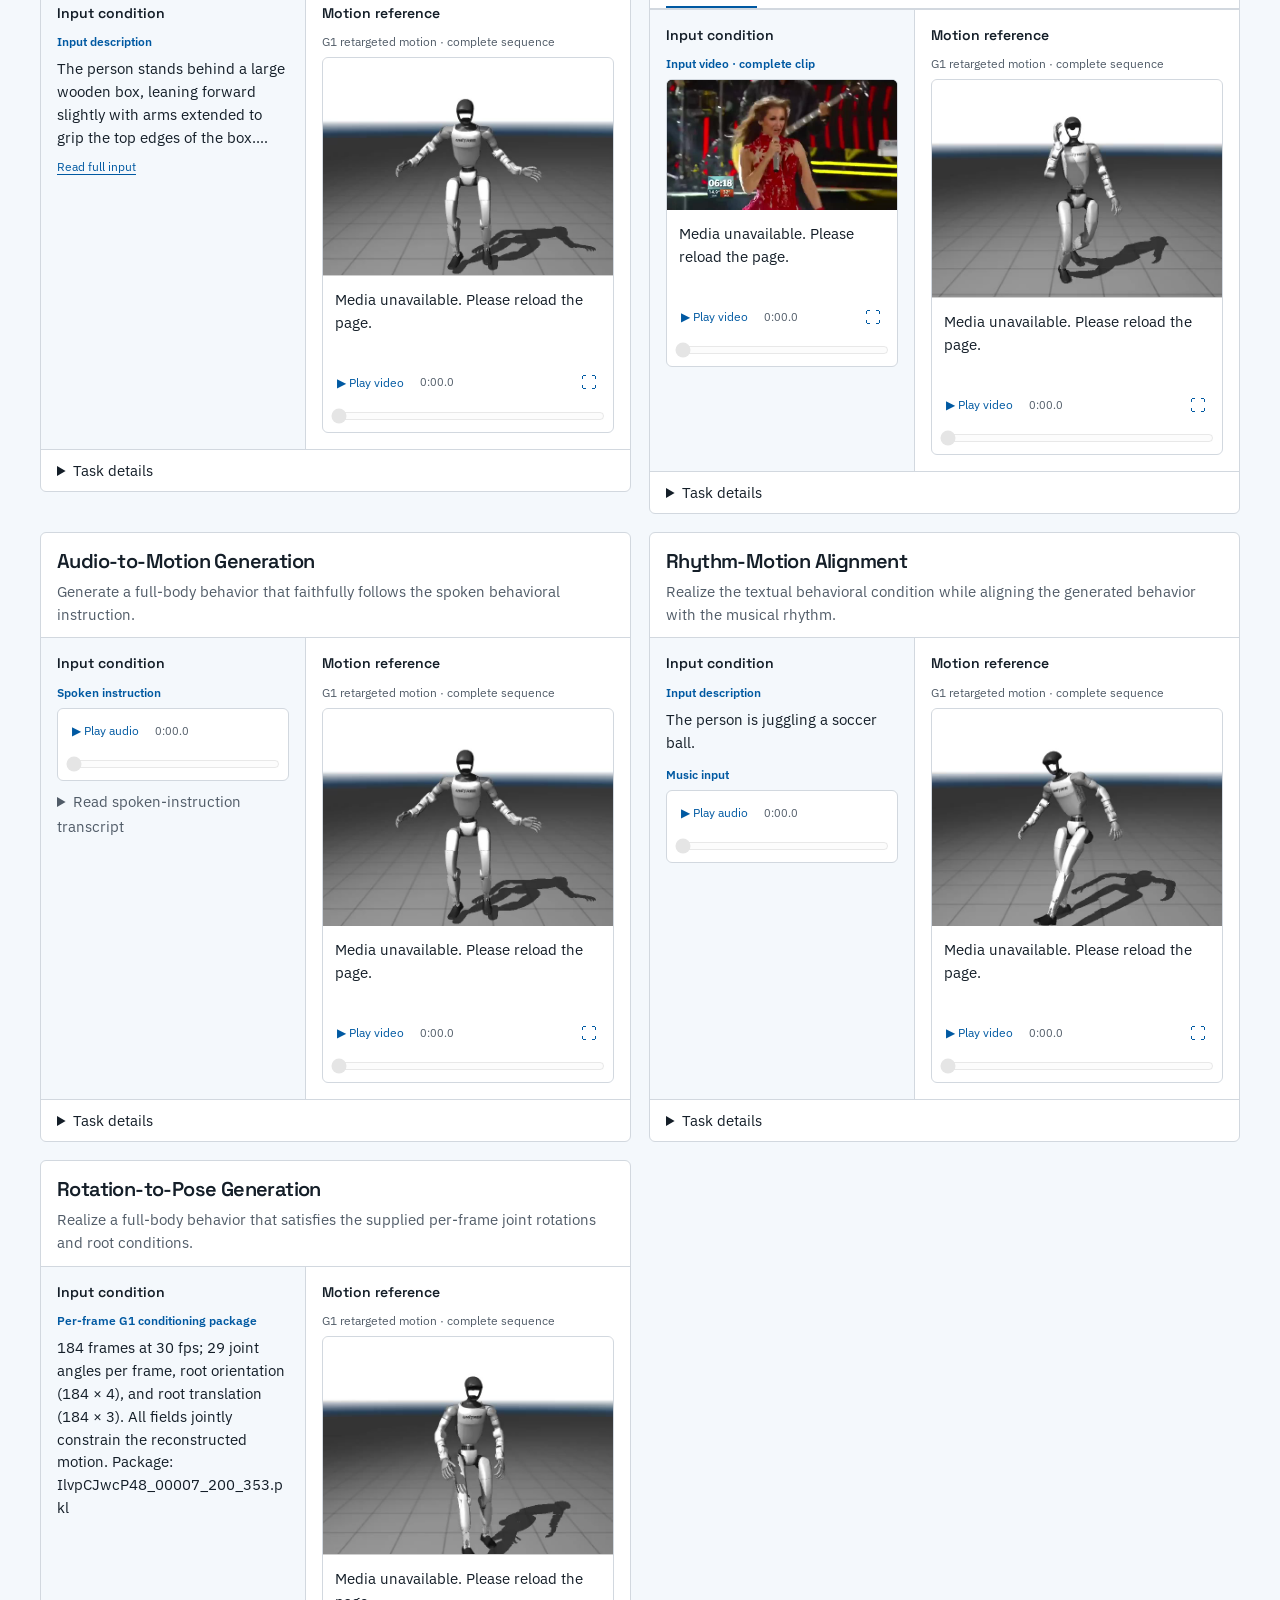
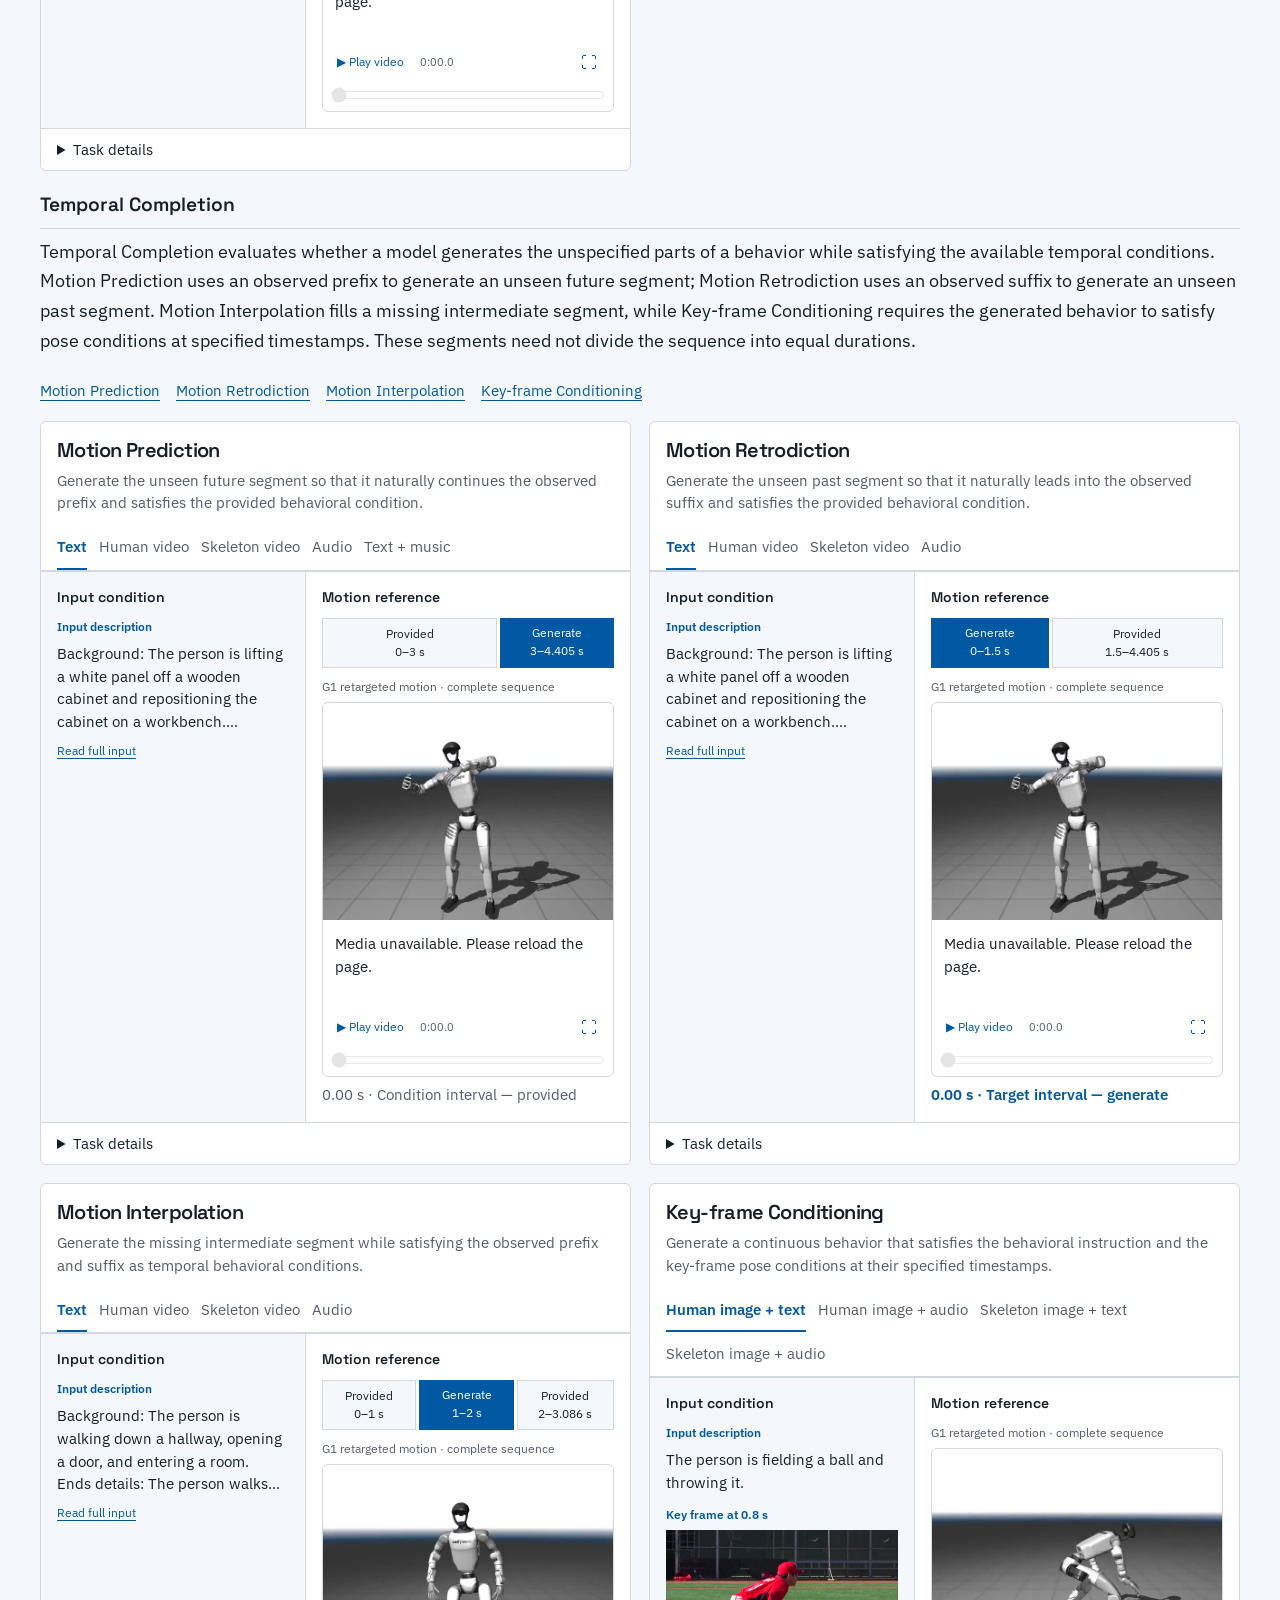
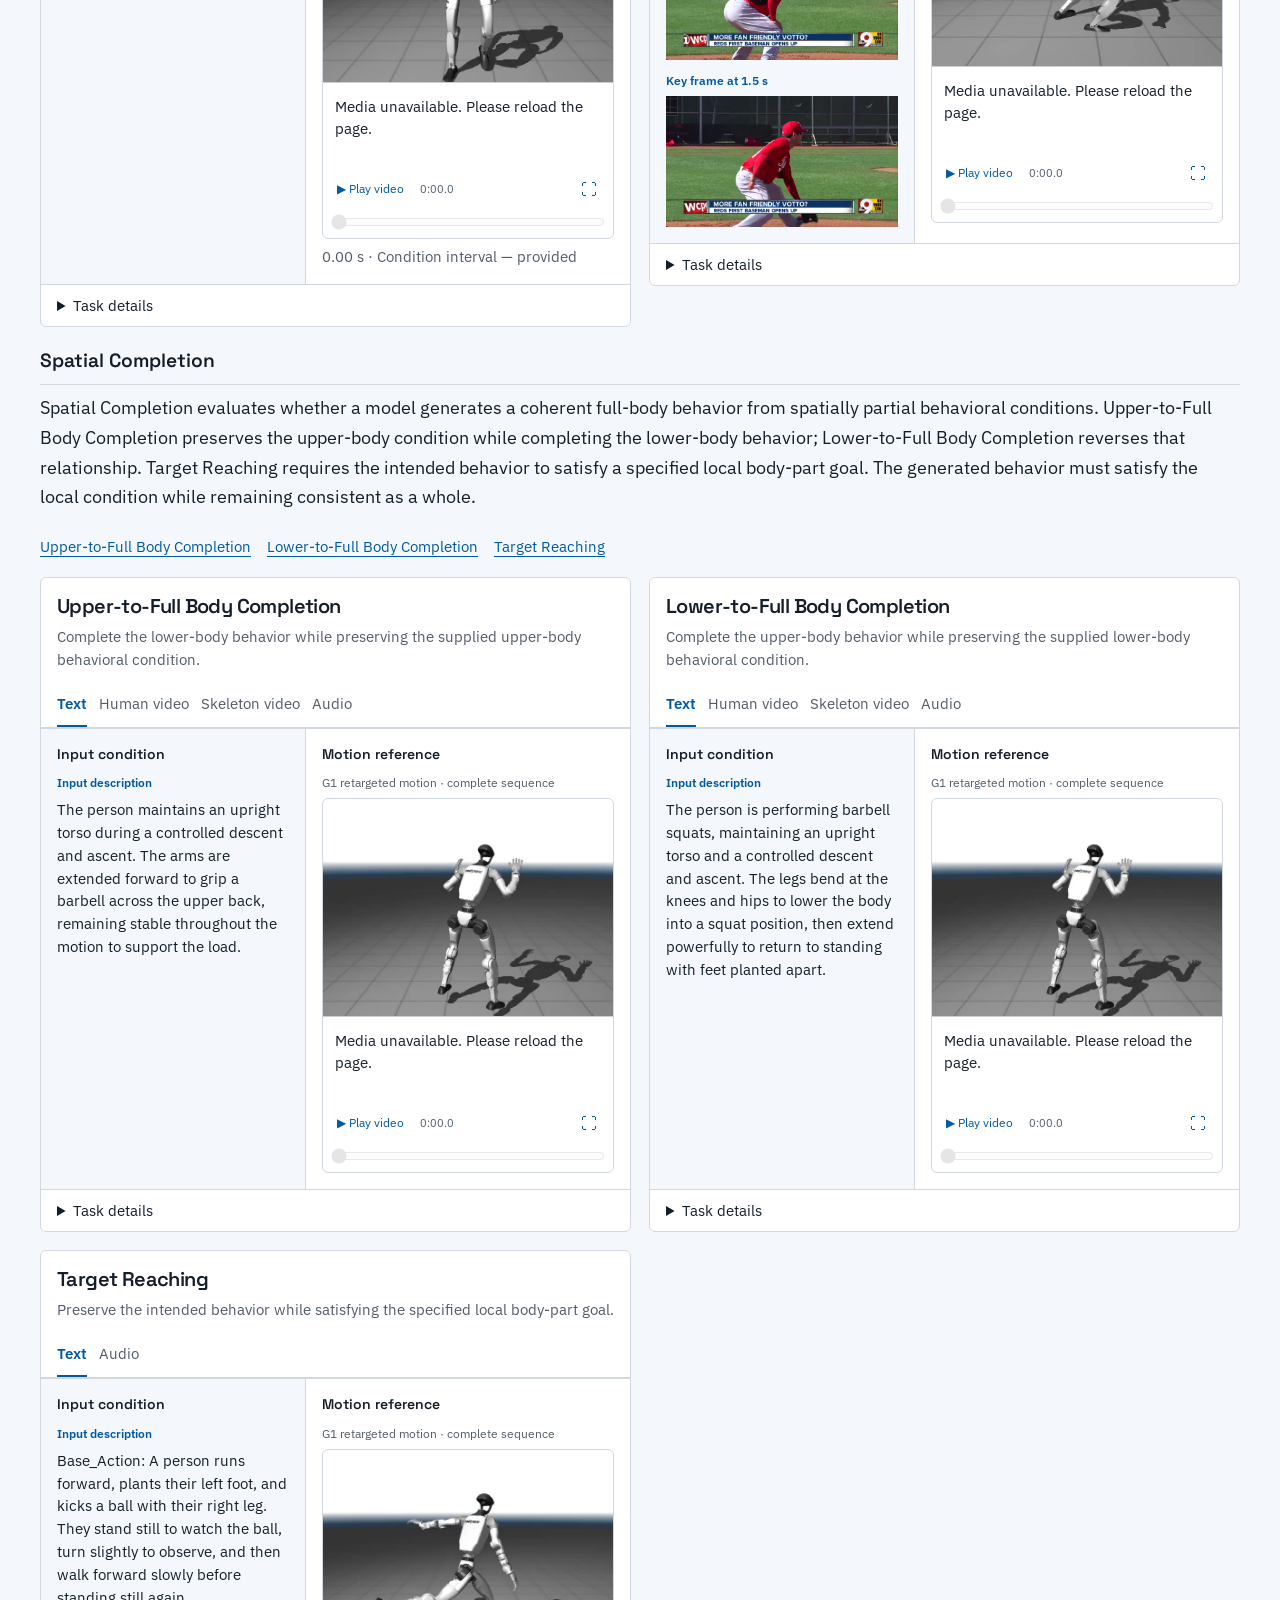
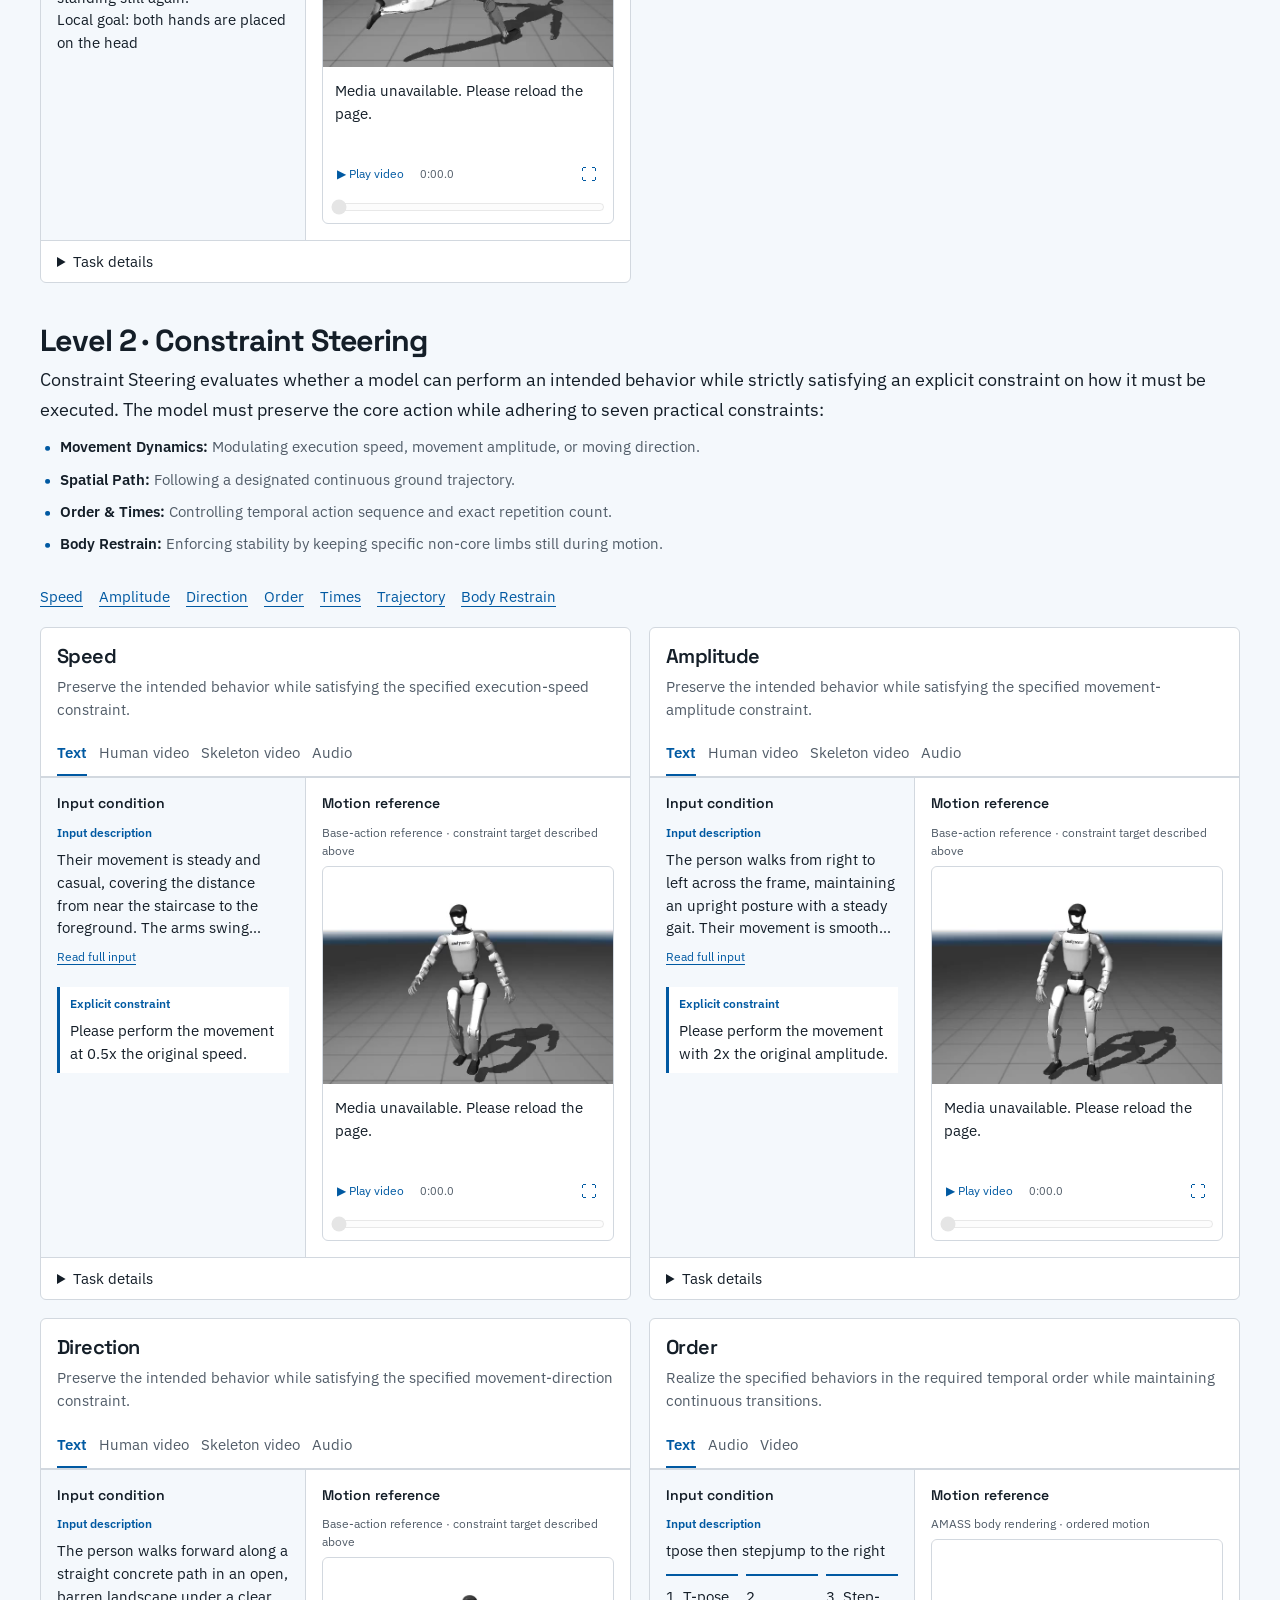
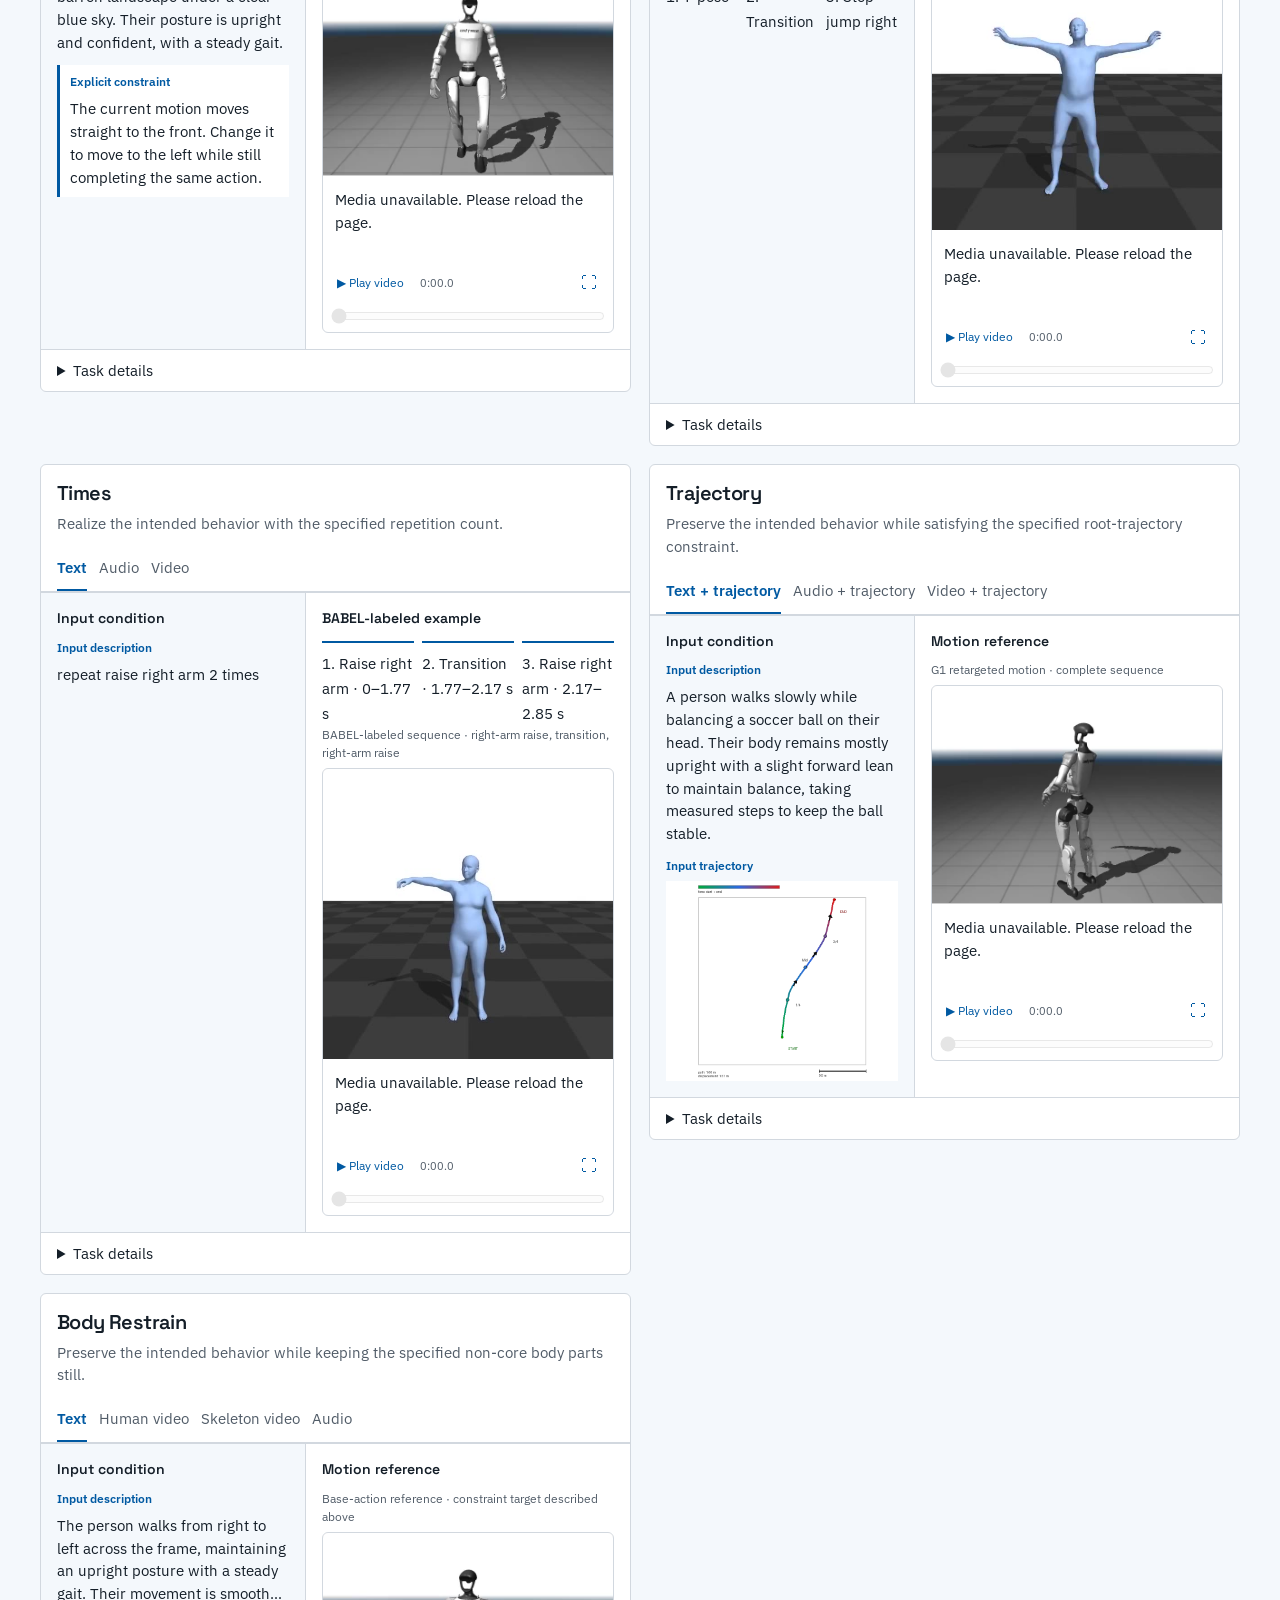
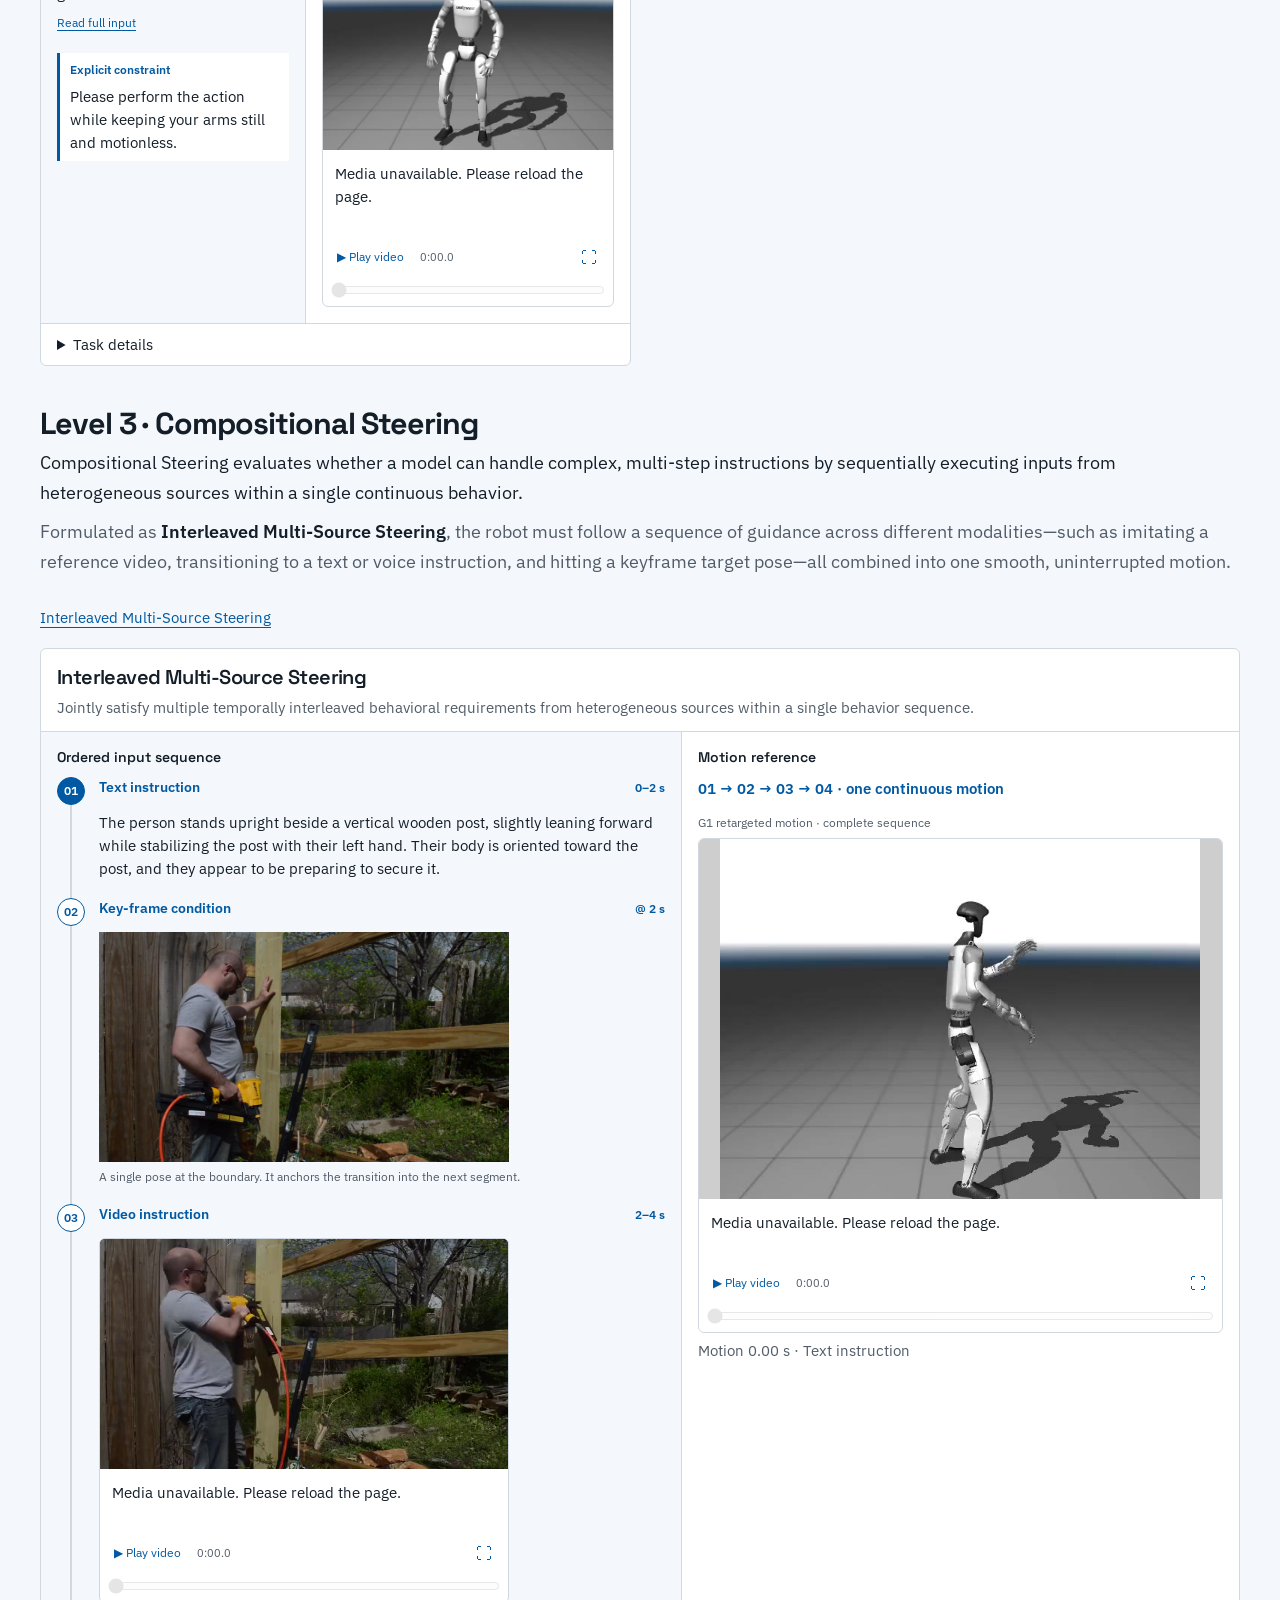
==== commit 52830d2d: "Simplify Hugging Face navigation and remove account labels" ====
--- a/index.html
+++ b/index.html
@@ -12,9 +12,9 @@
   <link rel="icon" href="assets/favicon.svg" type="image/svg+xml">
   <link rel="stylesheet" href="assets/fonts/fonts.css">
   <link rel="stylesheet" href="tokens.css">
-  <link rel="stylesheet" href="styles.css?v=hero-subtitle-blend-2-20261003">
+  <link rel="stylesheet" href="styles.css?v=hf-navigation-20261003">
   <script src="site-content.js?v=hf-resources-20261003" defer></script>
-  <script src="script.js?v=hf-resources-20261003" defer></script>
+  <script src="script.js?v=hf-navigation-20261003" defer></script>
   <script src="evaluation-config.js?v=level2-20261002" defer></script>
   <script src="evaluation-service.js?v=level2-20261002" defer></script>
   <script src="evaluation-ui.js?v=level2-20261002" defer></script>
@@ -170,7 +170,6 @@
               <span class="hf-arrow" aria-hidden="true">↗</span>
             </div>
             <h4>RoboSteer</h4>
-            <span class="hf-owner">YanCORANV</span>
             <p>Complete task definitions and multimodal motion assets across Levels 1–3. Start here to download the benchmark.</p>
           </a>
           <a class="hf-card" href="https://huggingface.co/Leontc/RoboSteer-evaluator" target="_blank" rel="noopener noreferrer">
@@ -179,7 +178,6 @@
               <span class="hf-arrow" aria-hidden="true">↗</span>
             </div>
             <h4>RoboSteer-evaluator</h4>
-            <span class="hf-owner">Leontc</span>
             <p>Evaluator model weights and registry files for RoboSteer metrics. Download one evaluator or the complete collection.</p>
           </a>
           <a class="hf-card" href="https://huggingface.co/datasets/PhoebeCC/RoboSteer_Evaluation" target="_blank" rel="noopener noreferrer">
@@ -188,7 +186,6 @@
               <span class="hf-arrow" aria-hidden="true">↗</span>
             </div>
             <h4>RoboSteer_Evaluation</h4>
-            <span class="hf-owner">PhoebeCC</span>
             <p>Multimodal evaluation assets organized by level, modality, and method or task unit.</p>
           </a>
           <a class="hf-card" href="https://huggingface.co/datasets/PhoebeCC/RoboSteer-Model-Resources" target="_blank" rel="noopener noreferrer">
@@ -197,7 +194,6 @@
               <span class="hf-arrow" aria-hidden="true">↗</span>
             </div>
             <h4>RoboSteer-Model-Resources</h4>
-            <span class="hf-owner">PhoebeCC</span>
             <p>Model documentation and resource manifests. Runnable model packages are not yet published.</p>
           </a>
           <a class="hf-card" href="https://huggingface.co/datasets/PhoebeCC/RoboSteer-Preprocessing" target="_blank" rel="noopener noreferrer">
@@ -206,7 +202,6 @@
               <span class="hf-arrow" aria-hidden="true">↗</span>
             </div>
             <h4>RoboSteer-Preprocessing</h4>
-            <span class="hf-owner">PhoebeCC</span>
             <p>Reusable Level 1 processed text instructions and image-conditioned static videos.</p>
           </a>
         </div>
--- a/styles.css
+++ b/styles.css
@@ -45,6 +45,7 @@
 .team { color: var(--color-muted); font-size: clamp(0.95rem, 0.9rem + 0.2vw, 1.05rem); margin-bottom: 28px; }
 .resource-links { display: flex; flex-wrap: wrap; justify-content: center; gap: 12px; }
 .resource-link { display: inline-flex; align-items: center; gap: 8px; border-radius: 100px; background: var(--color-ink); border: 1px solid var(--color-ink); color: var(--color-white); min-height: 44px; padding: 10px 22px; text-decoration: none; white-space: nowrap; font-size: var(--text-sm); font-weight: 500; }
+.resource-icon { width: 20px; height: 20px; flex: none; }
 a.resource-link:hover { background: var(--color-accent); border-color: var(--color-accent); }
 .resource-link[aria-disabled="true"] { background: var(--color-soft); color: var(--color-muted); border-color: var(--color-line); }
 .resource-link small { font: inherit; opacity: .85; }
@@ -191,8 +192,7 @@
 .hf-badge { display: inline-block; font-size: 0.75rem; font-weight: 600; text-transform: uppercase; letter-spacing: 0.04em; color: var(--color-accent); background: var(--color-paper); border: 1px solid var(--color-line); padding: 3px 8px; border-radius: 4px; }
 .hf-arrow { font-size: 1.1rem; color: var(--color-muted); transition: color var(--dur-short) var(--ease-out), transform var(--dur-short) var(--ease-out); }
 .hf-card:hover .hf-arrow { color: var(--color-accent); transform: translate(2px, -2px); }
-.hf-card h4 { font-family: var(--font-display); font-size: clamp(1.05rem, 1rem + 0.2vw, 1.18rem); margin: 0 0 4px; letter-spacing: -0.02em; color: var(--color-ink); overflow-wrap: anywhere; }
-.hf-owner { color: var(--color-accent); font-size: .8rem; font-weight: 600; margin-bottom: 10px; }
+.hf-card h4 { font-family: var(--font-display); font-size: clamp(1.05rem, 1rem + 0.2vw, 1.18rem); margin: 0 0 10px; letter-spacing: -0.02em; color: var(--color-ink); overflow-wrap: anywhere; }
 .hf-card p { font-size: var(--text-sm); color: var(--color-muted); line-height: 1.55; margin: 0; flex-grow: 1; }
 
 /* Level 2 Evaluation */
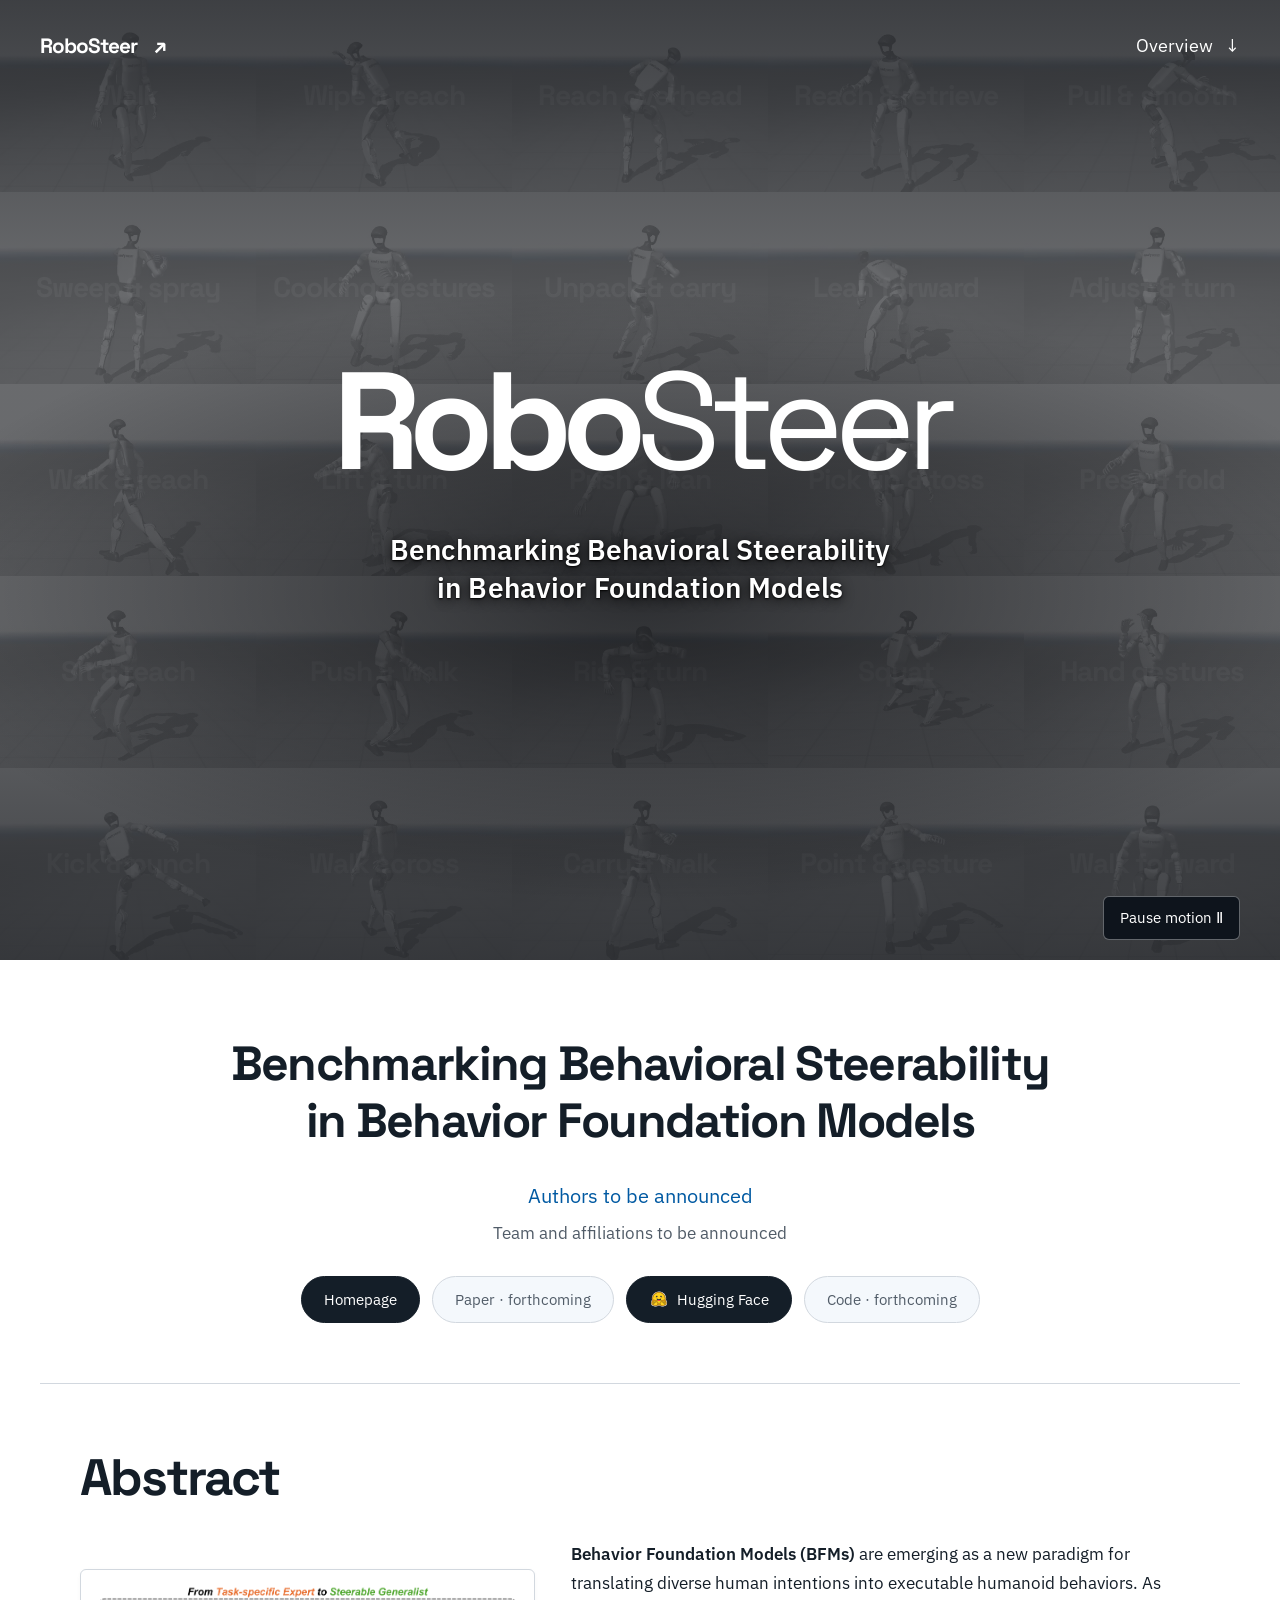
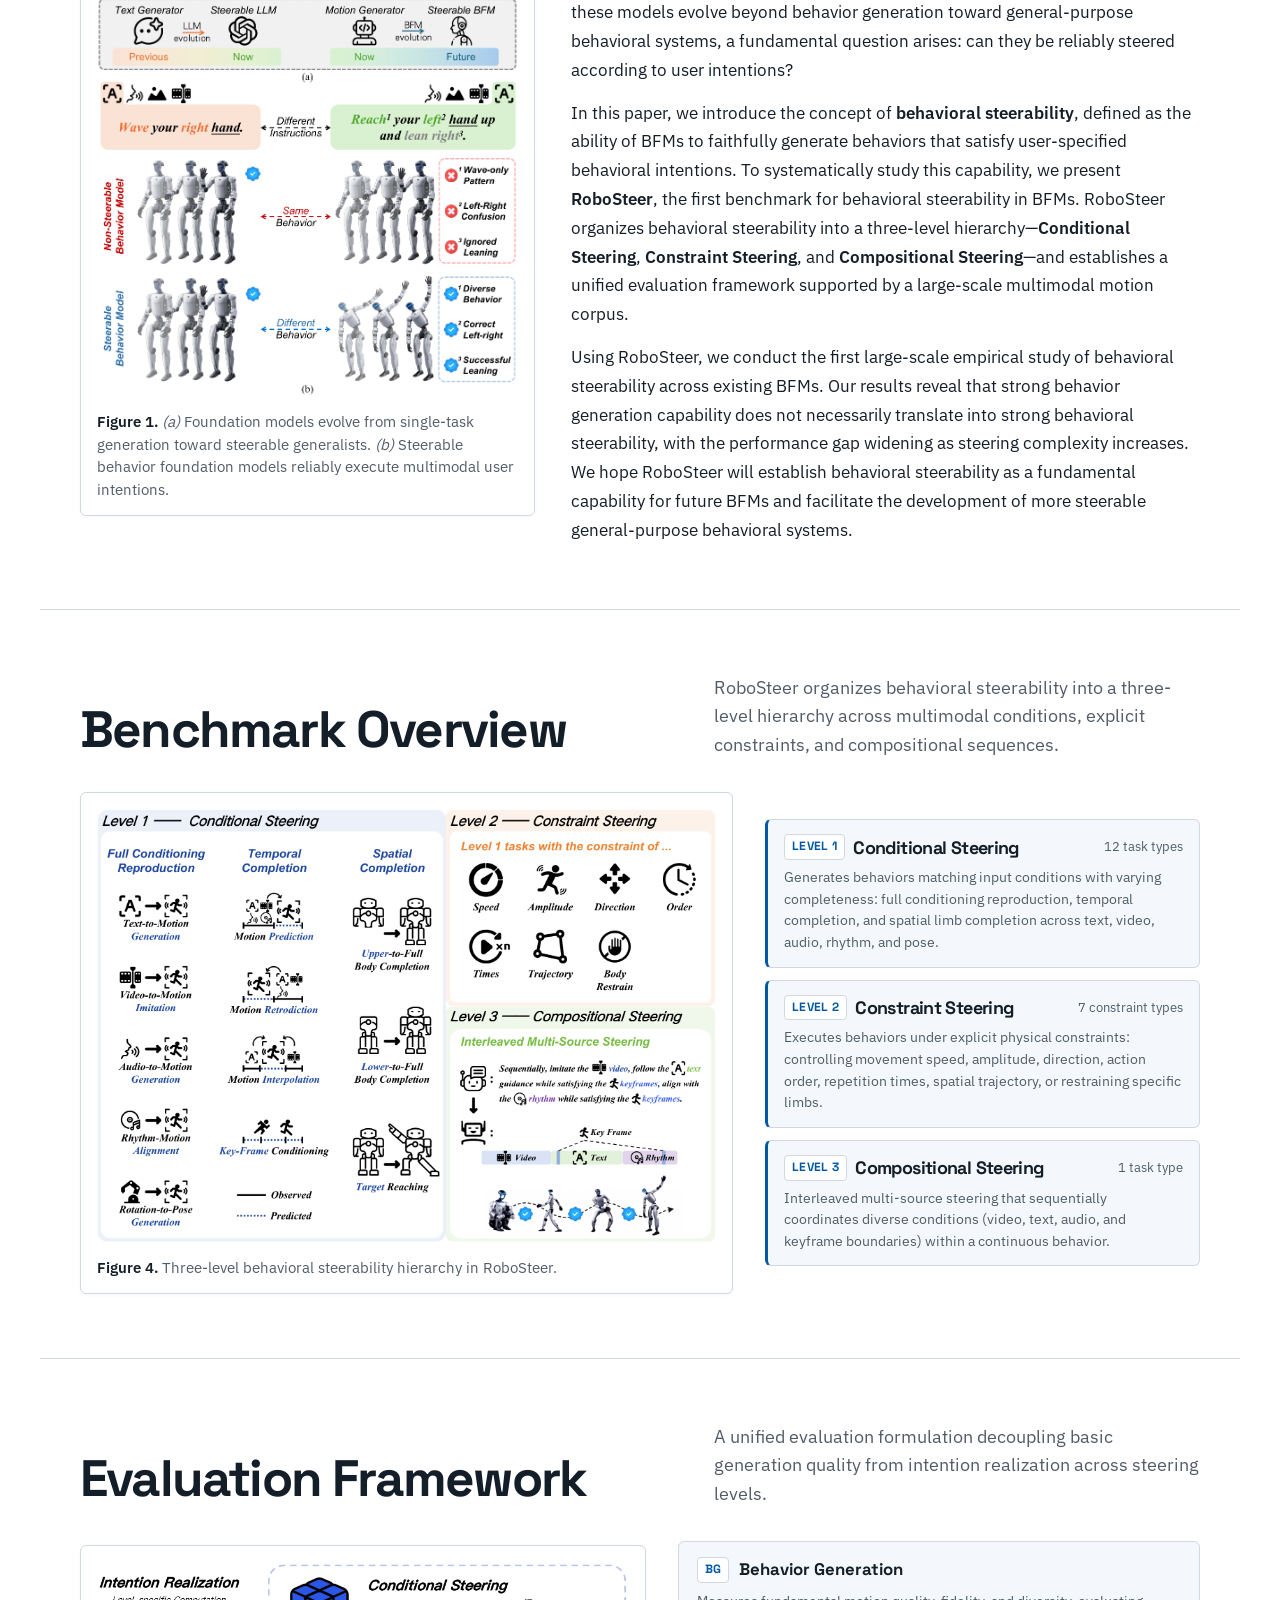
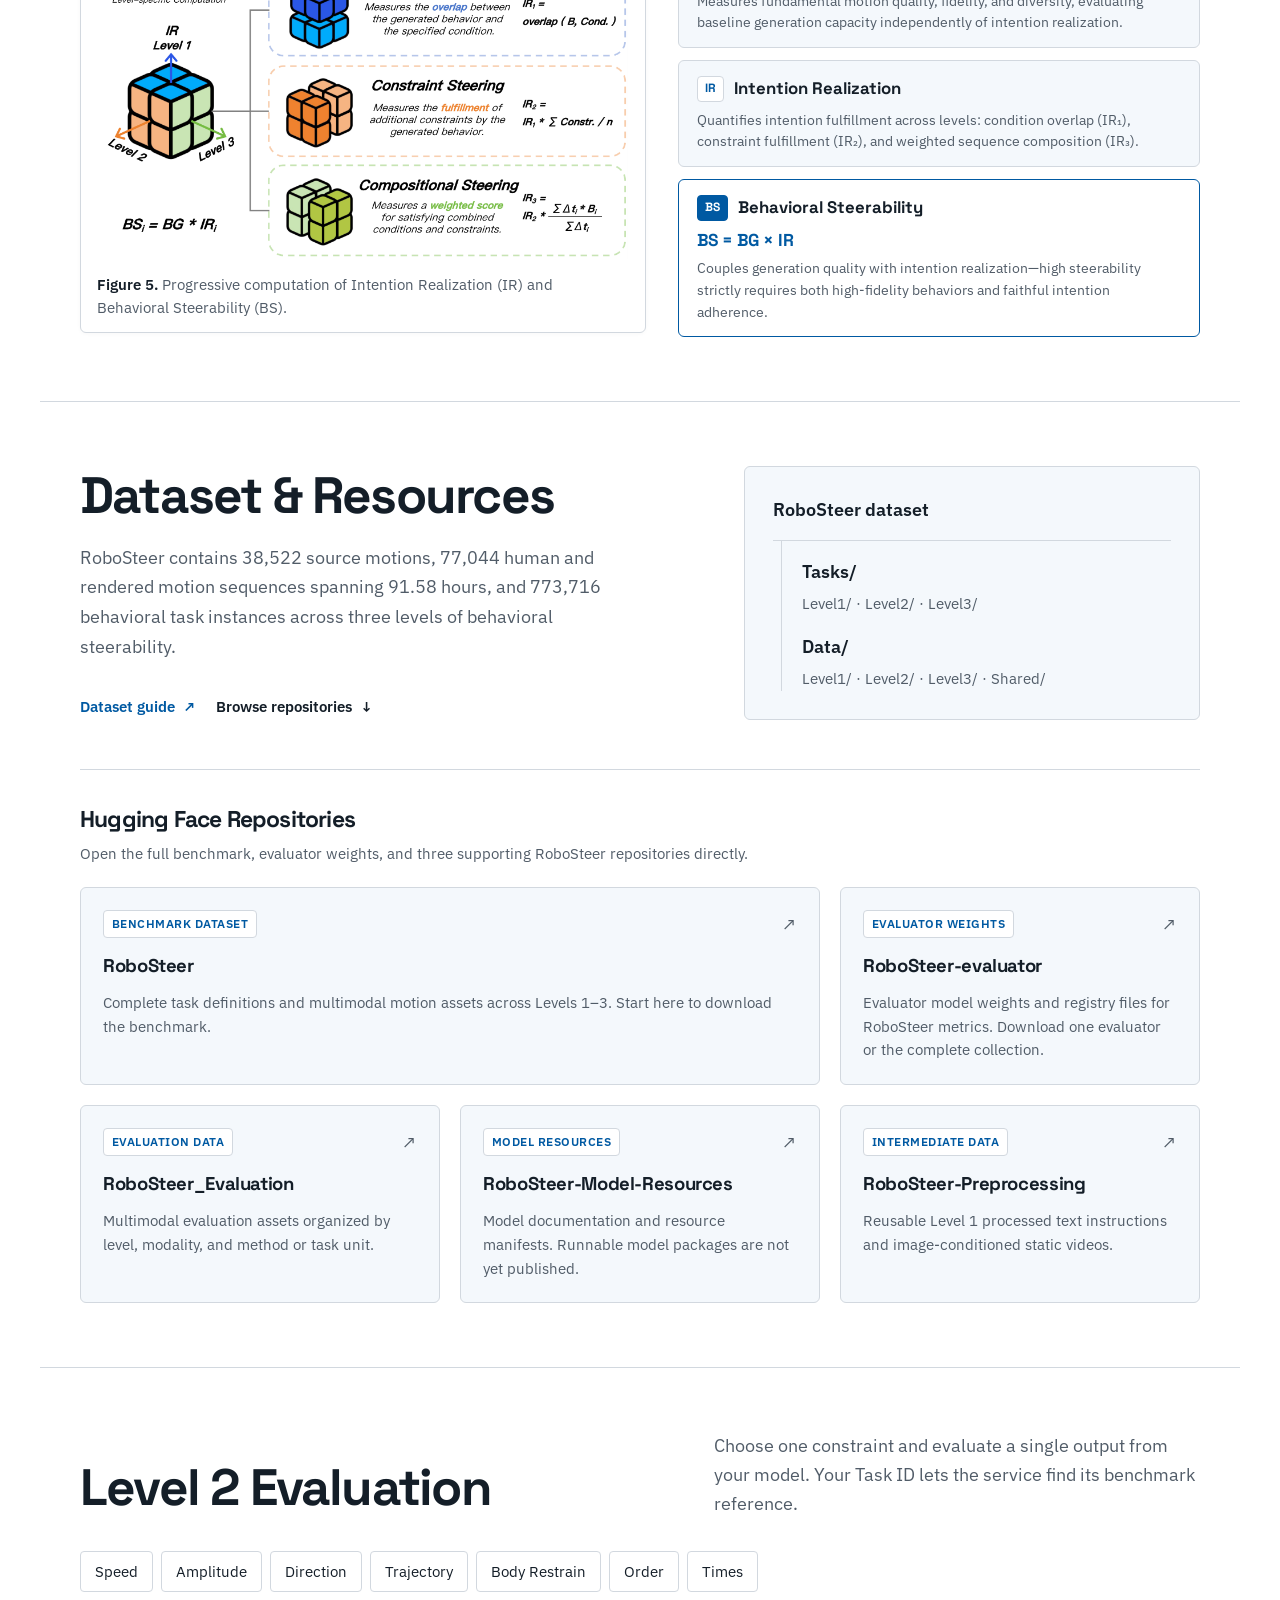
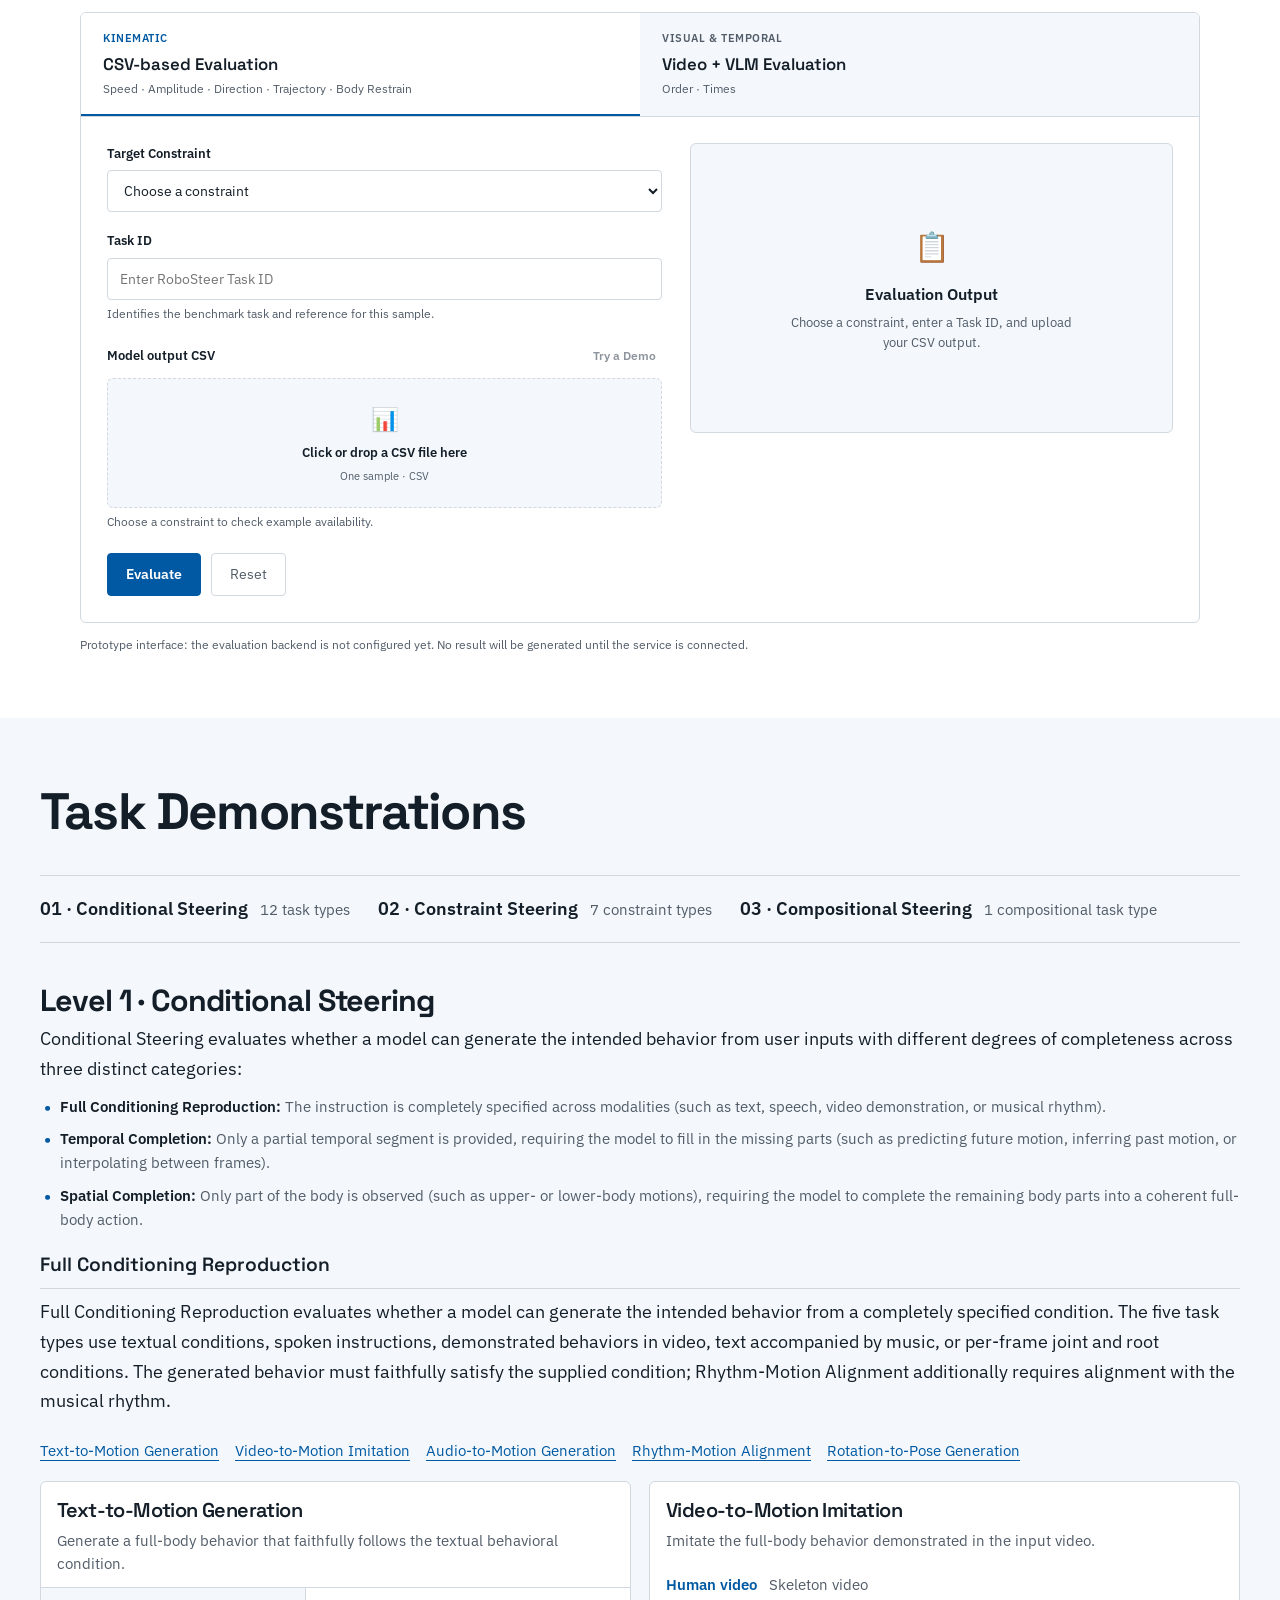
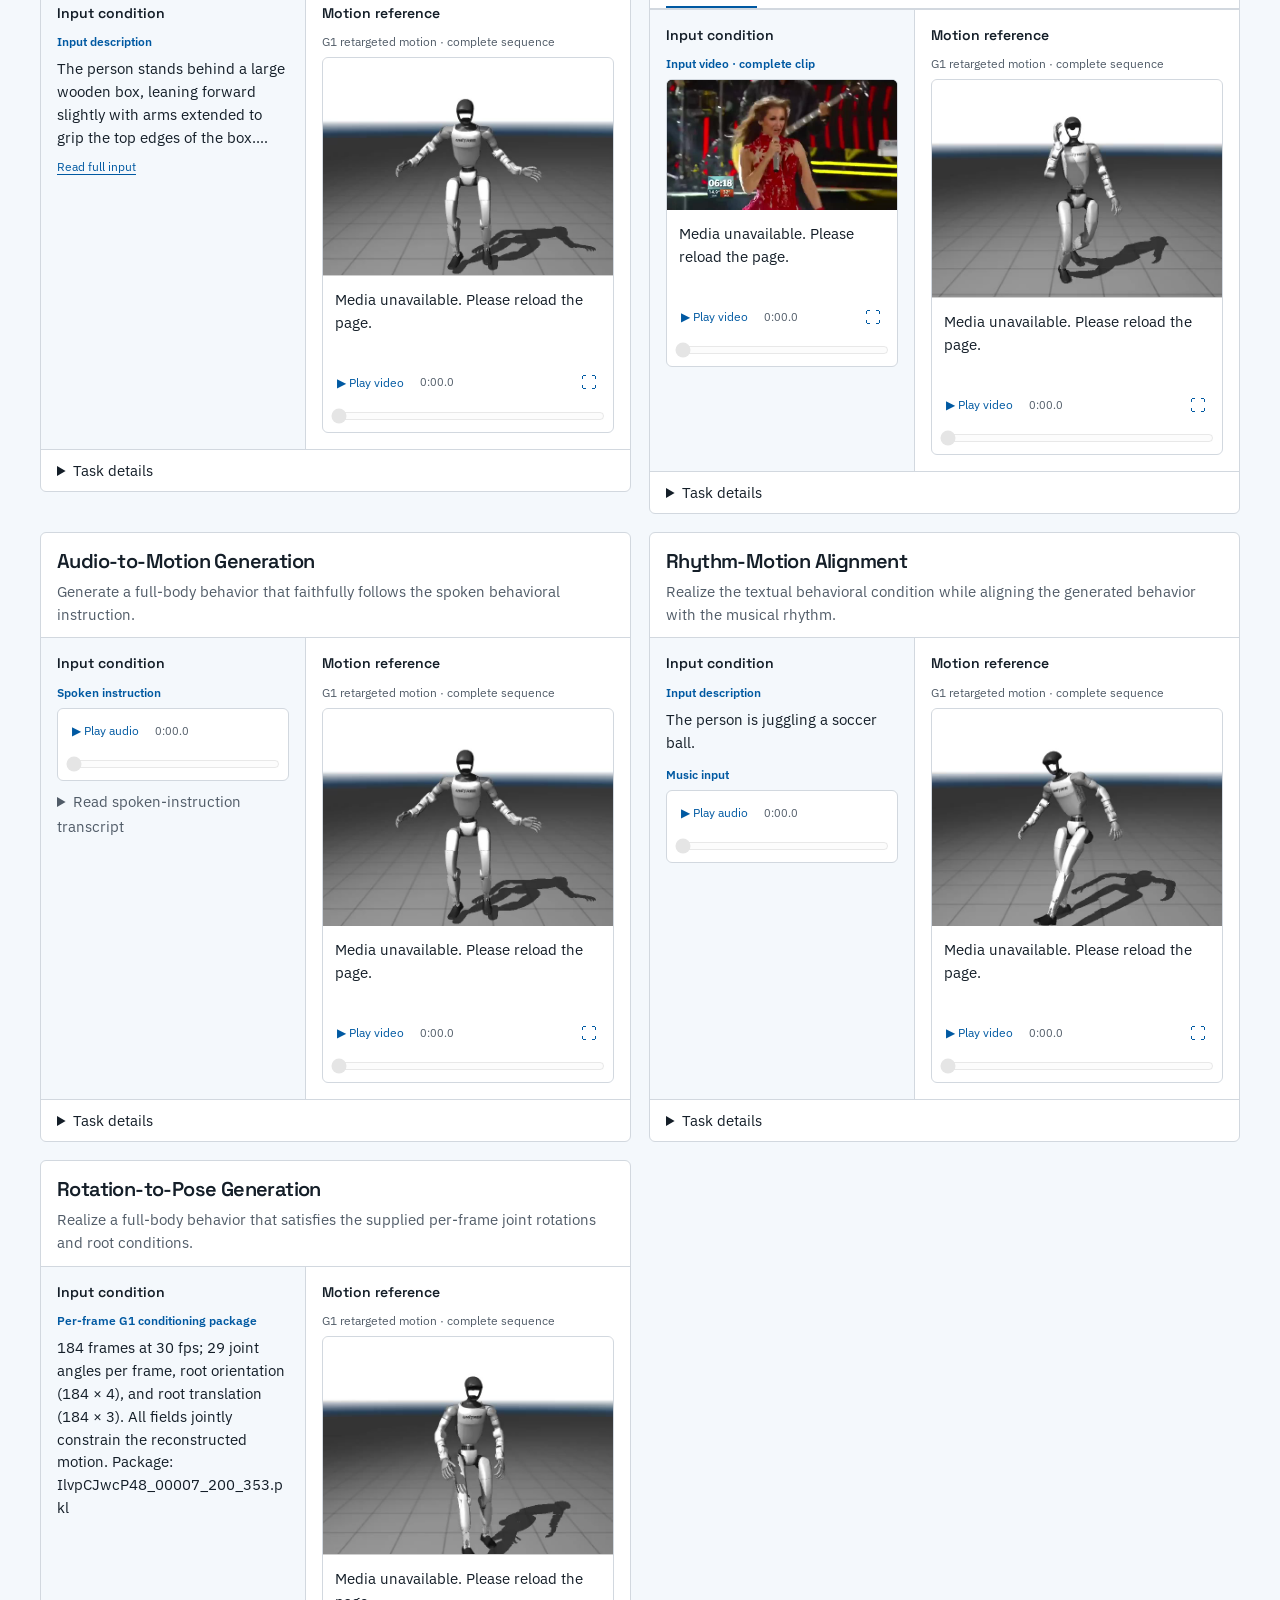
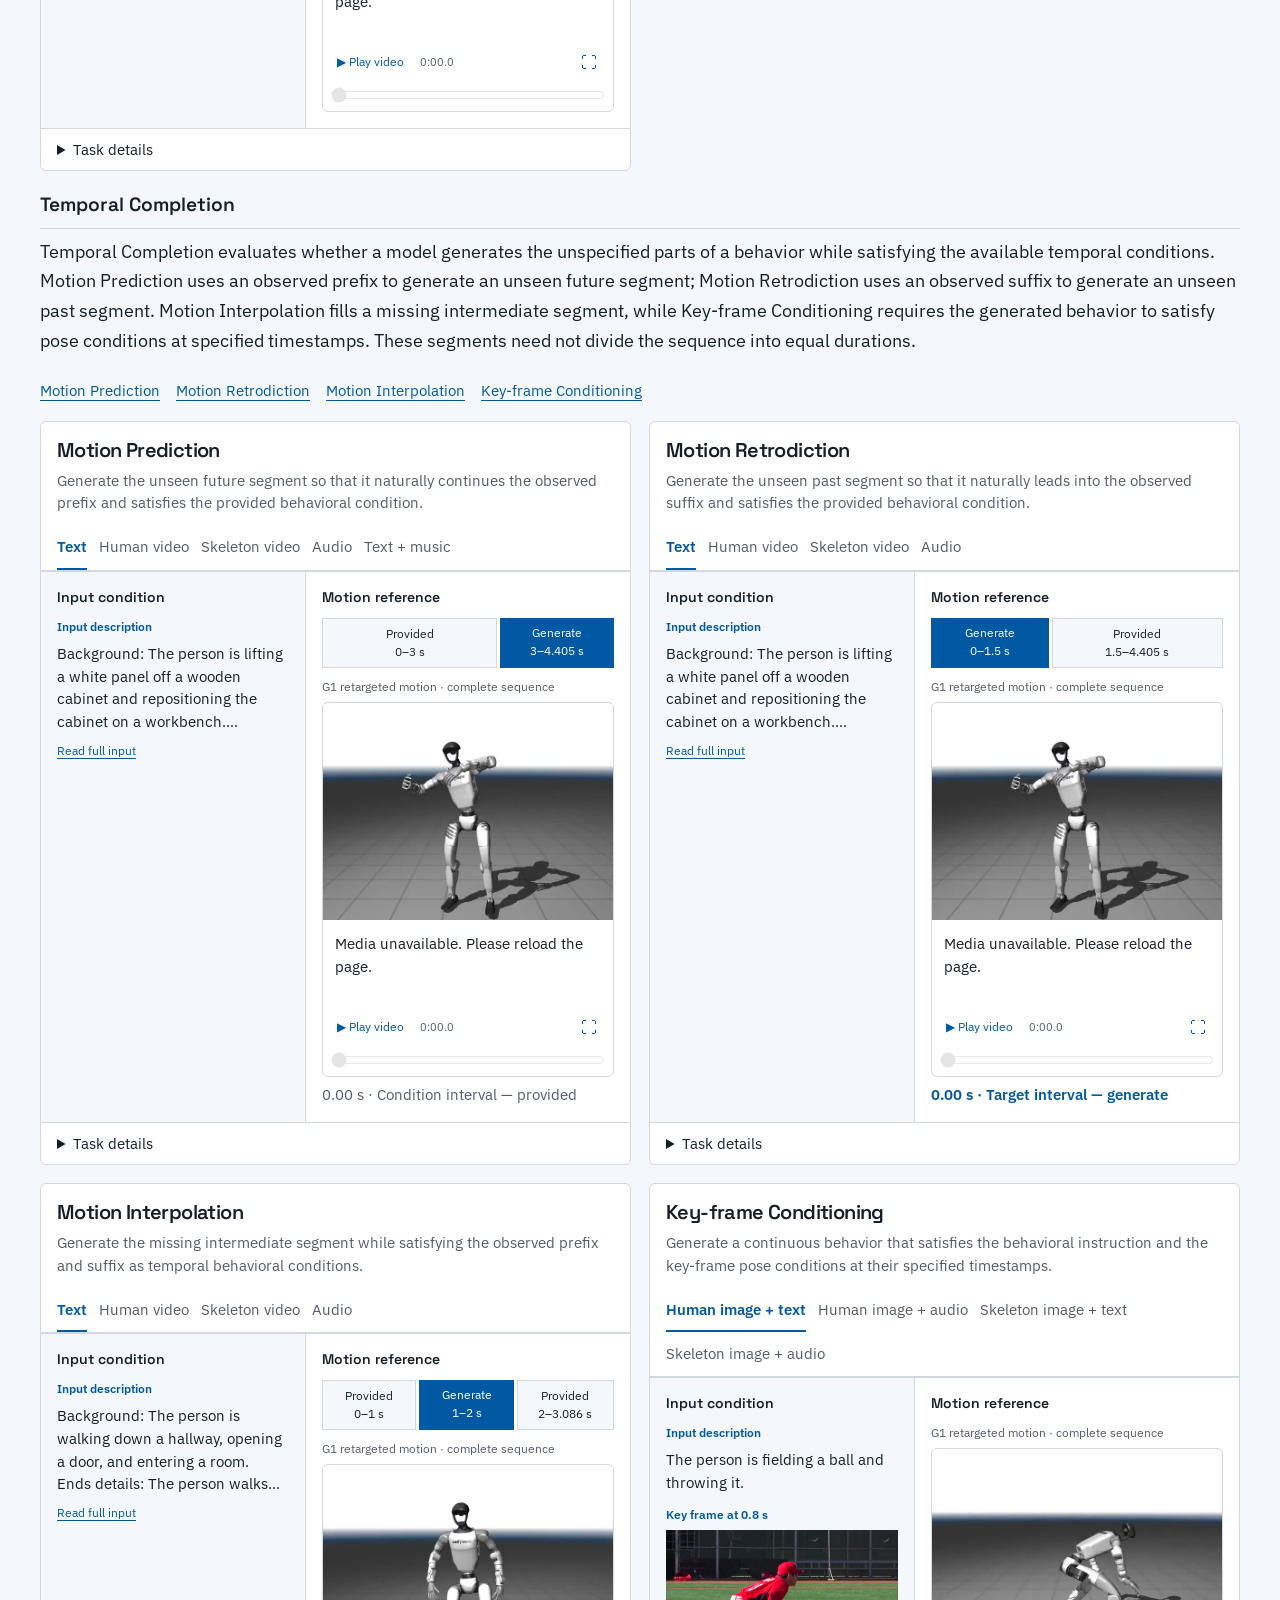
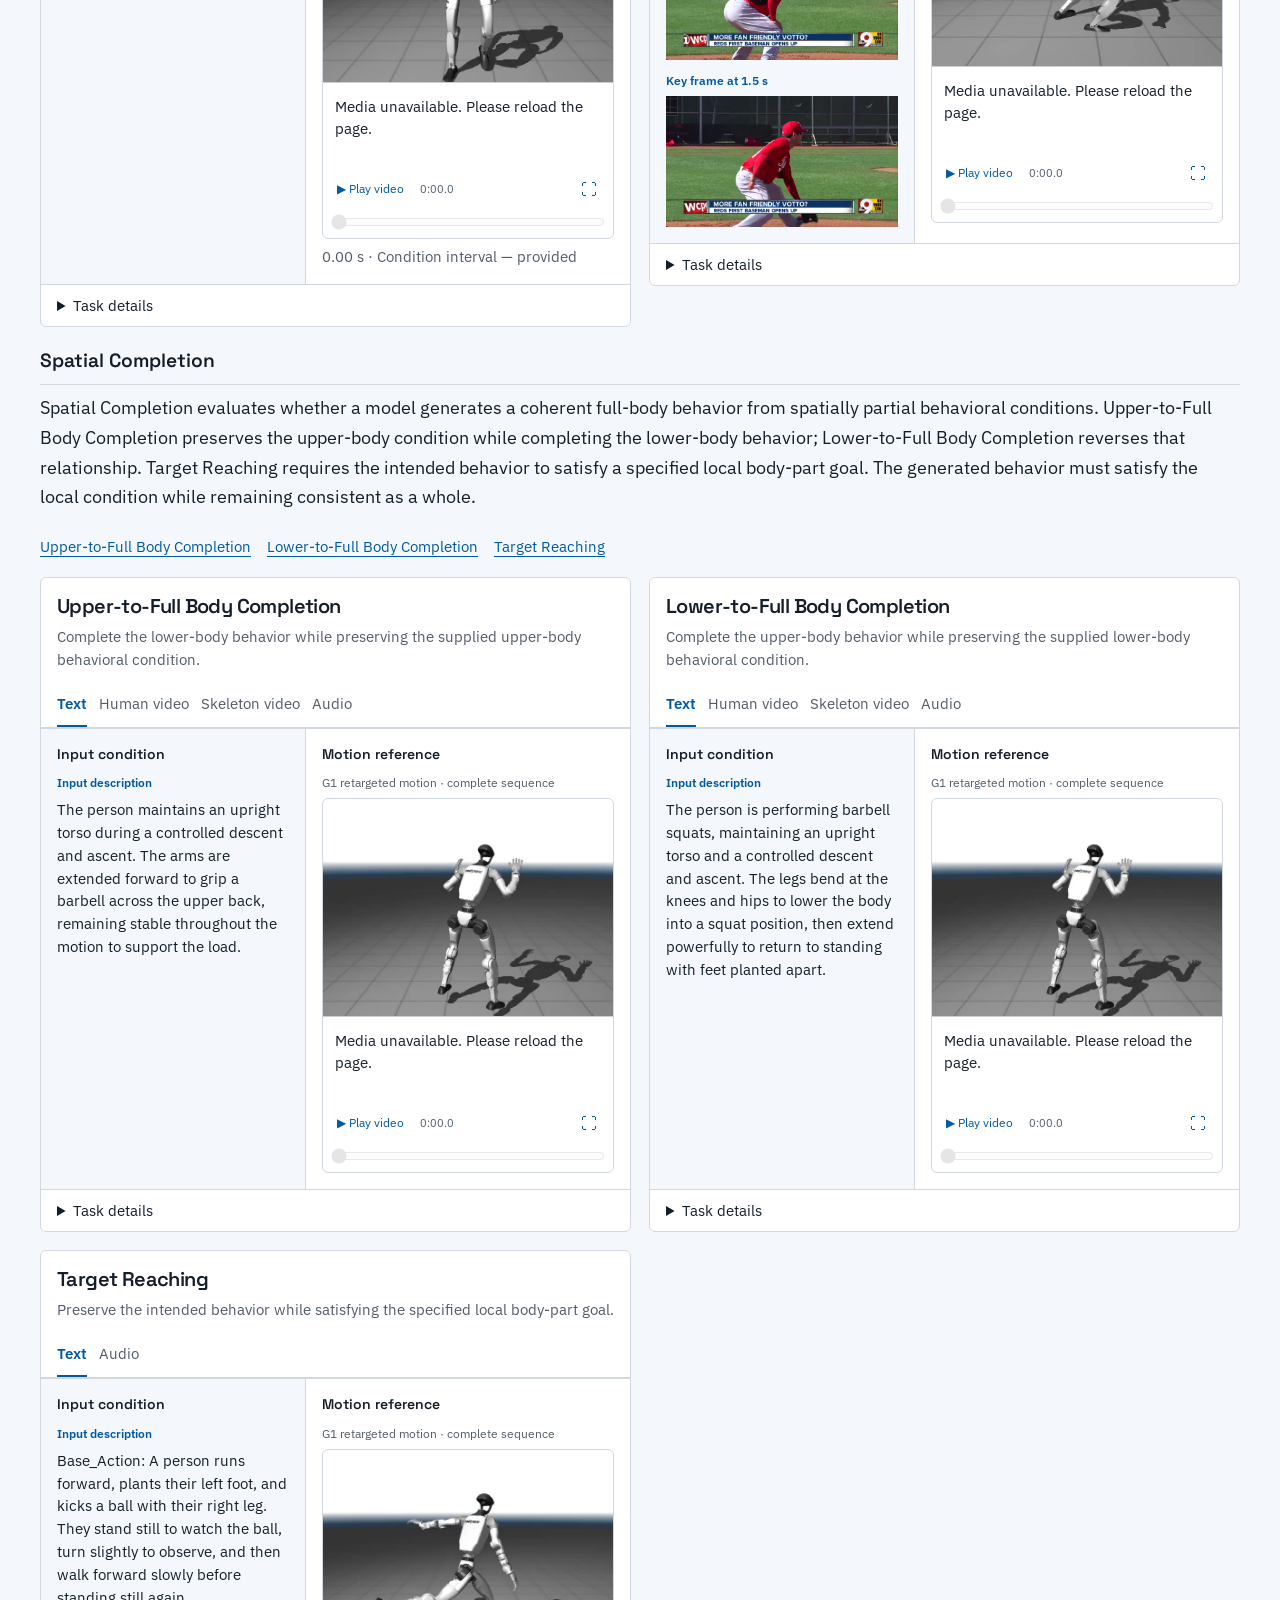
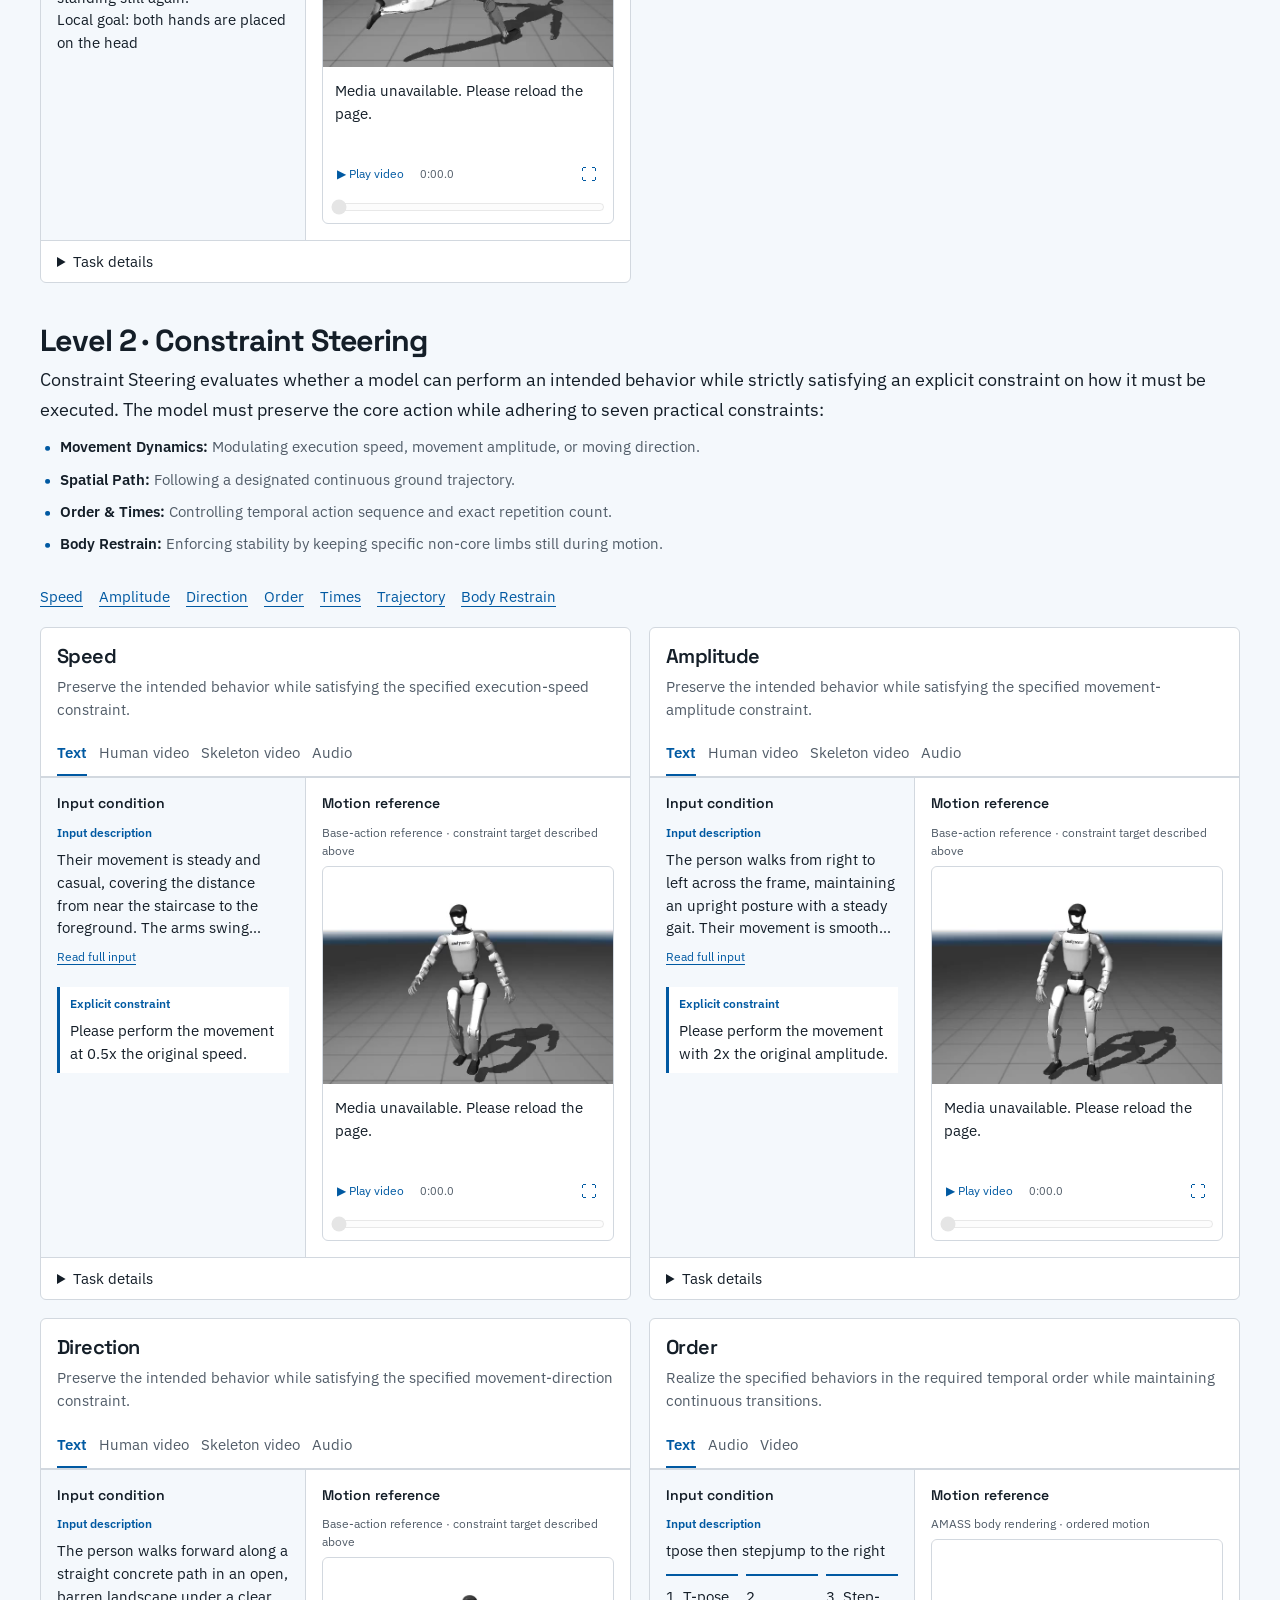
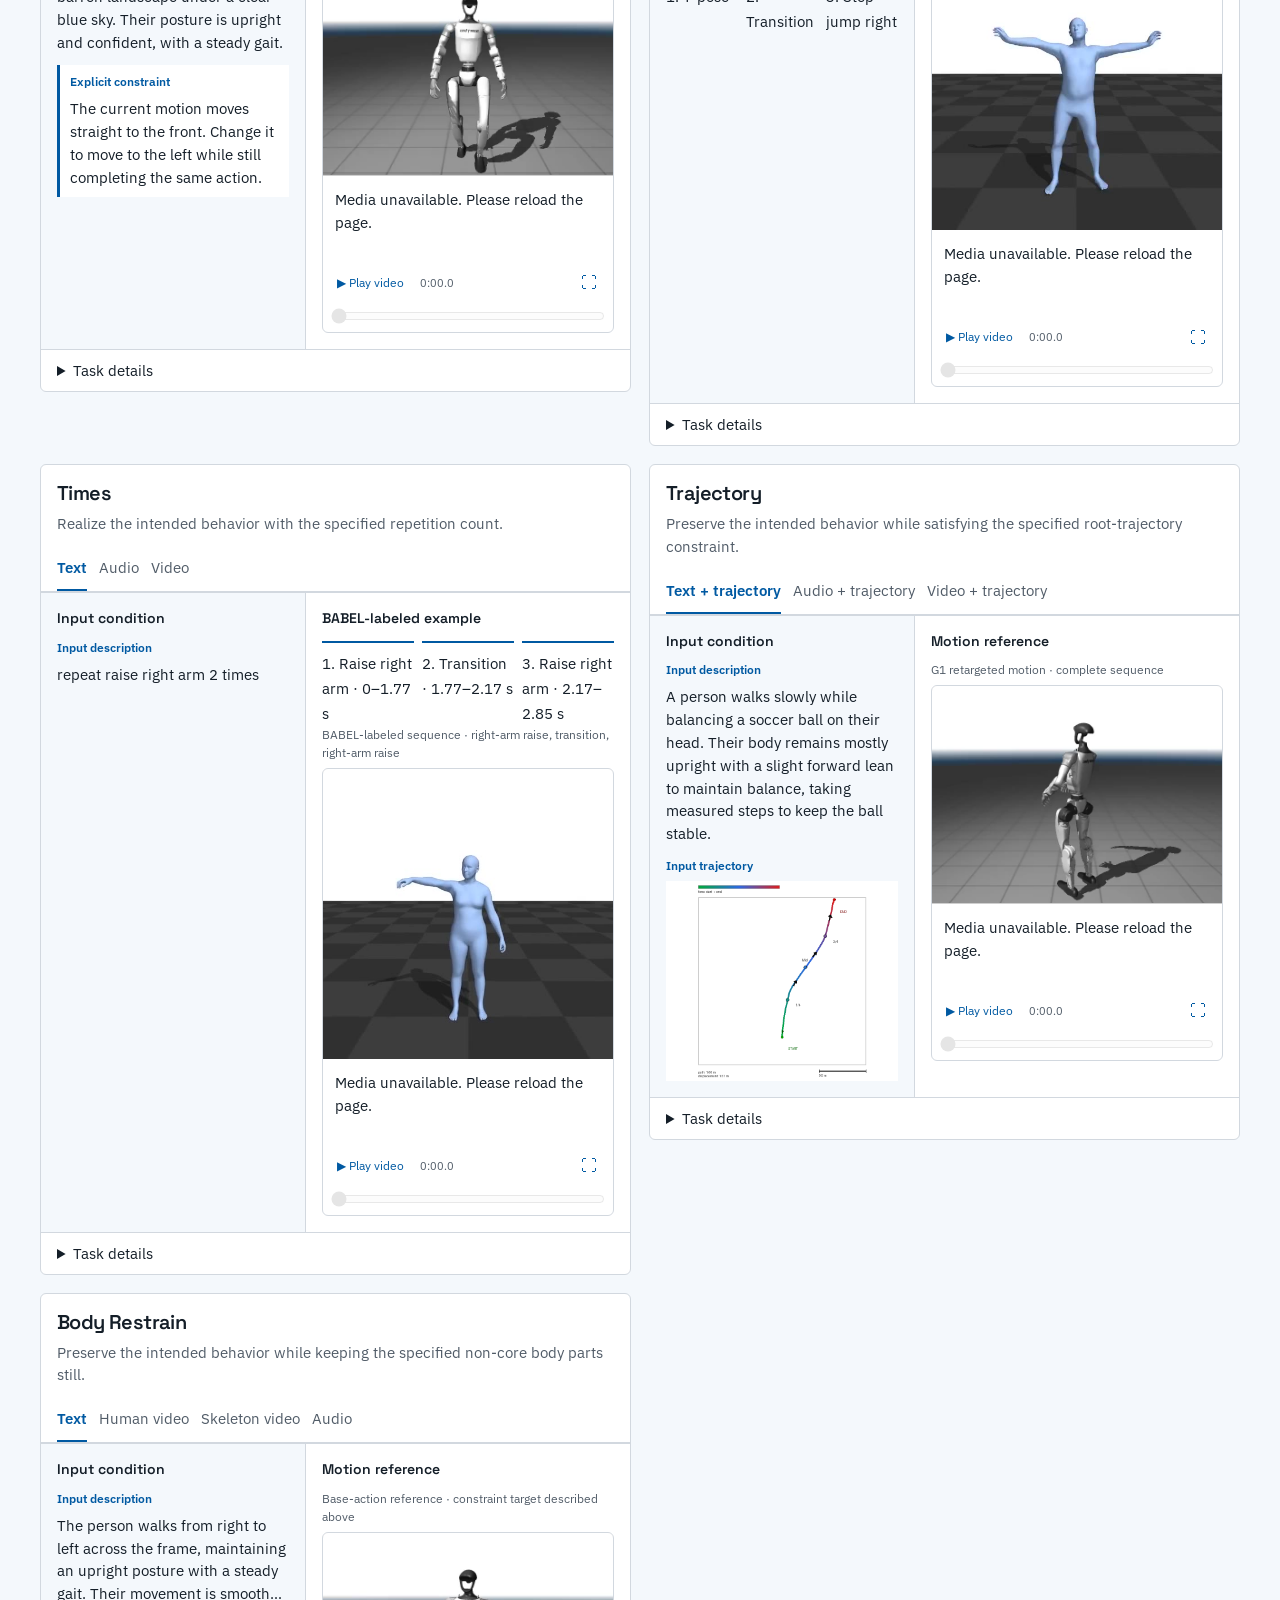
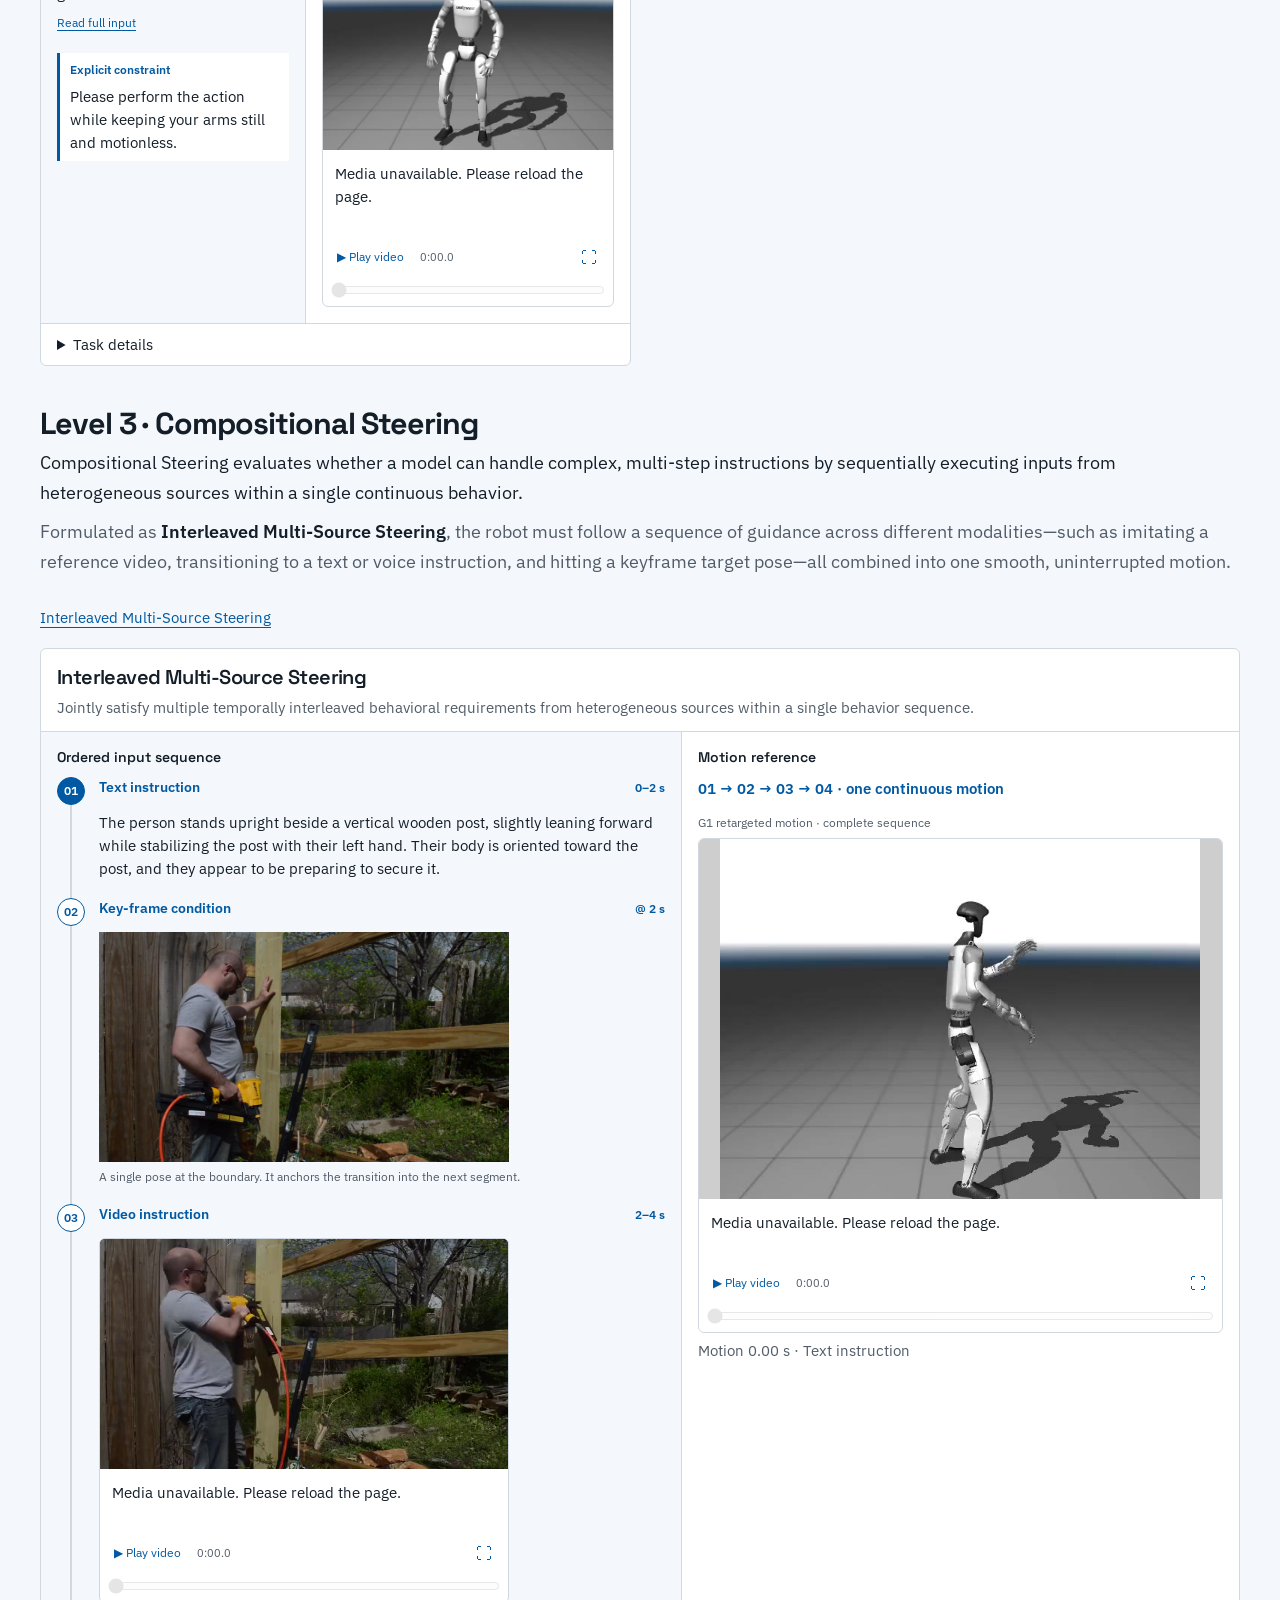
==== commit 31d271e8: "Restore paper and code resource buttons" ====
--- a/index.html
+++ b/index.html
@@ -14,7 +14,7 @@
   <link rel="stylesheet" href="tokens.css">
   <link rel="stylesheet" href="styles.css?v=hf-navigation-20261003">
   <script src="site-content.js?v=hf-resources-20261003" defer></script>
-  <script src="script.js?v=hf-navigation-20261003" defer></script>
+  <script src="script.js?v=hf-buttons-20261003" defer></script>
   <script src="evaluation-config.js?v=level2-20261002" defer></script>
   <script src="evaluation-service.js?v=level2-20261002" defer></script>
   <script src="evaluation-ui.js?v=level2-20261002" defer></script>
